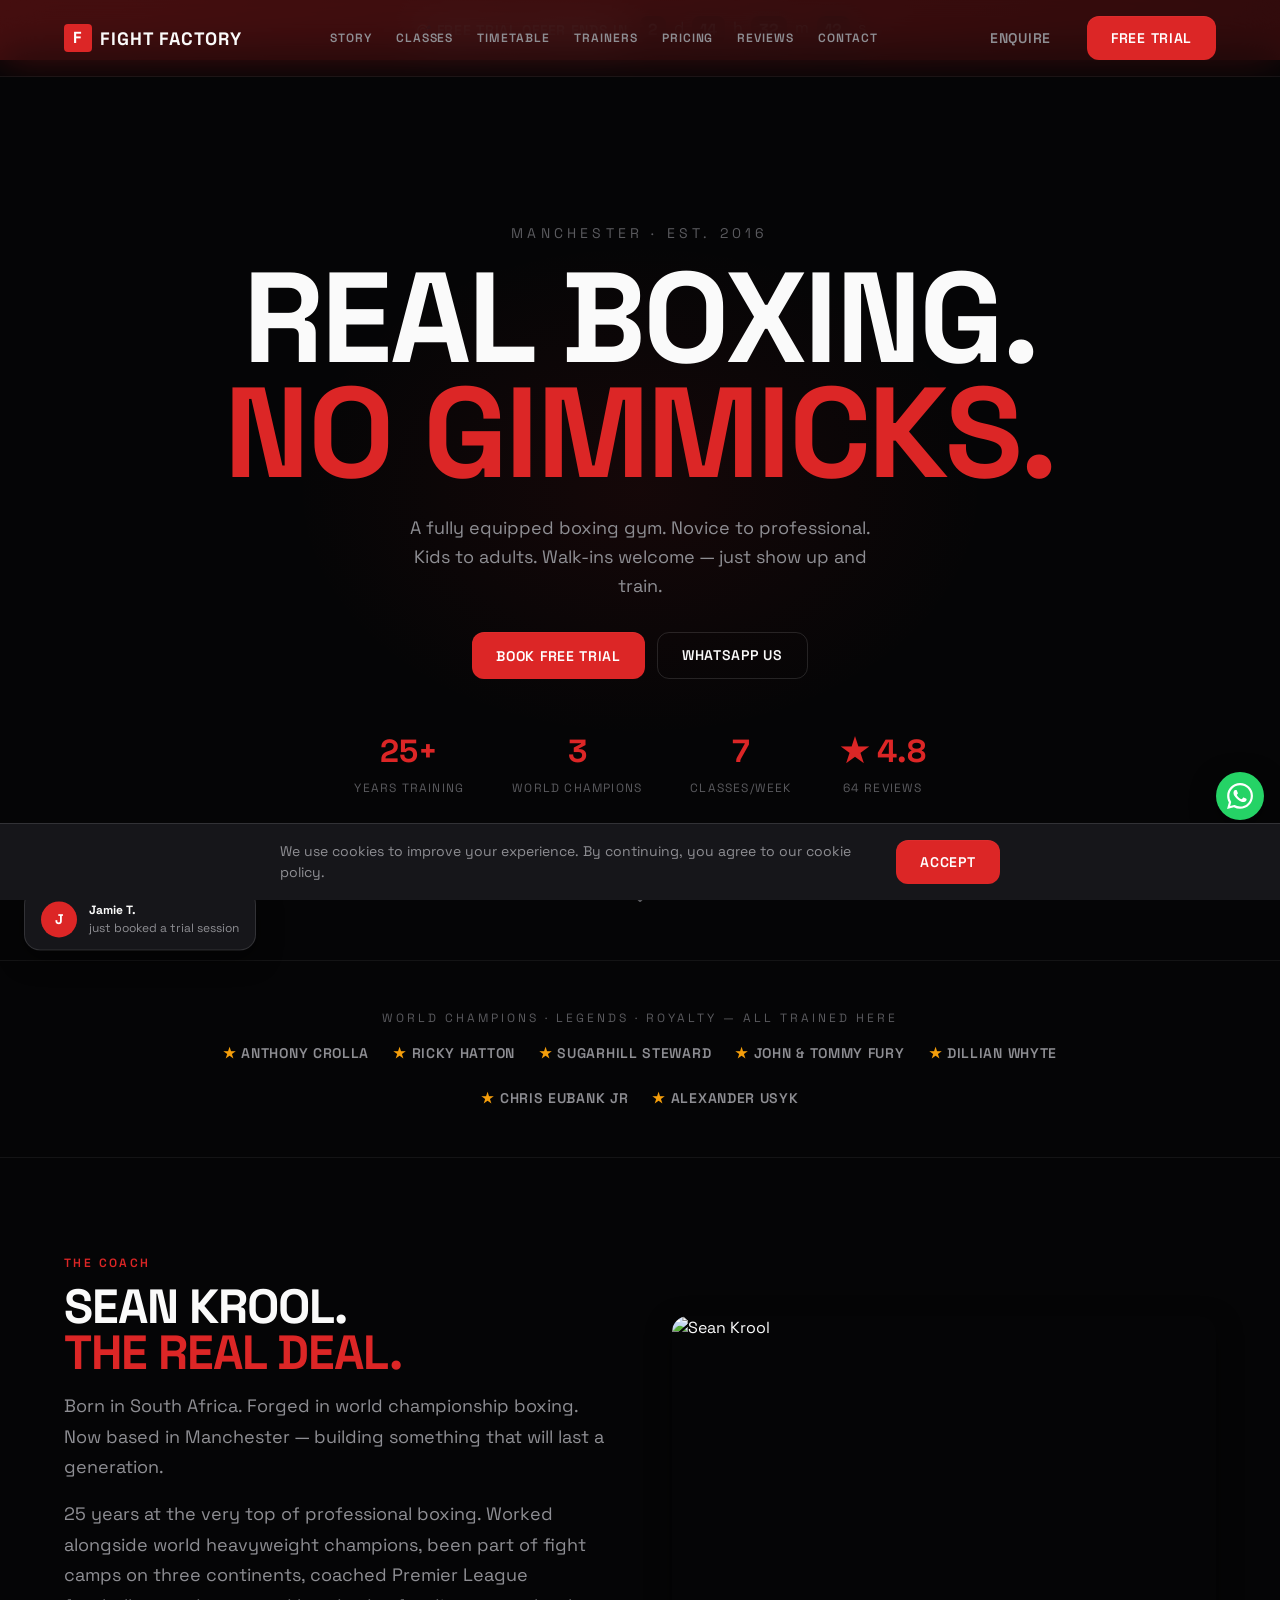
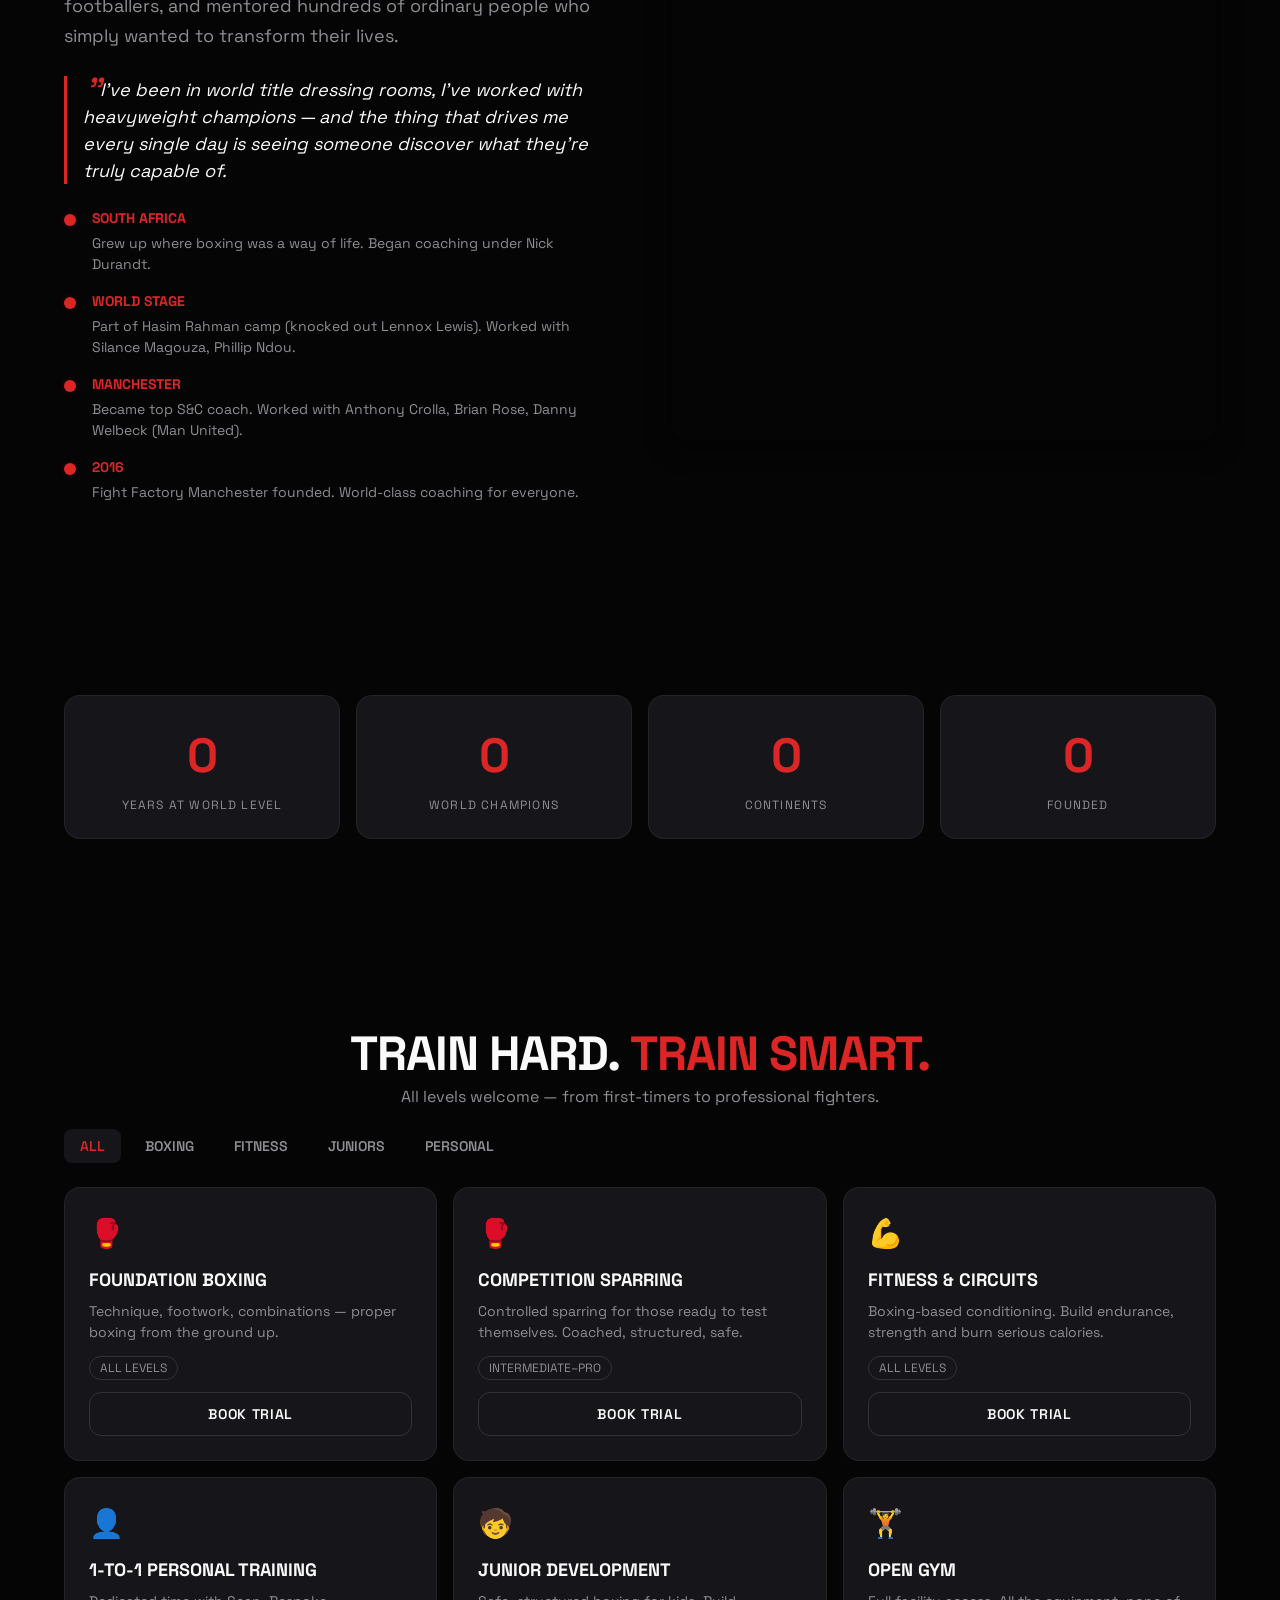
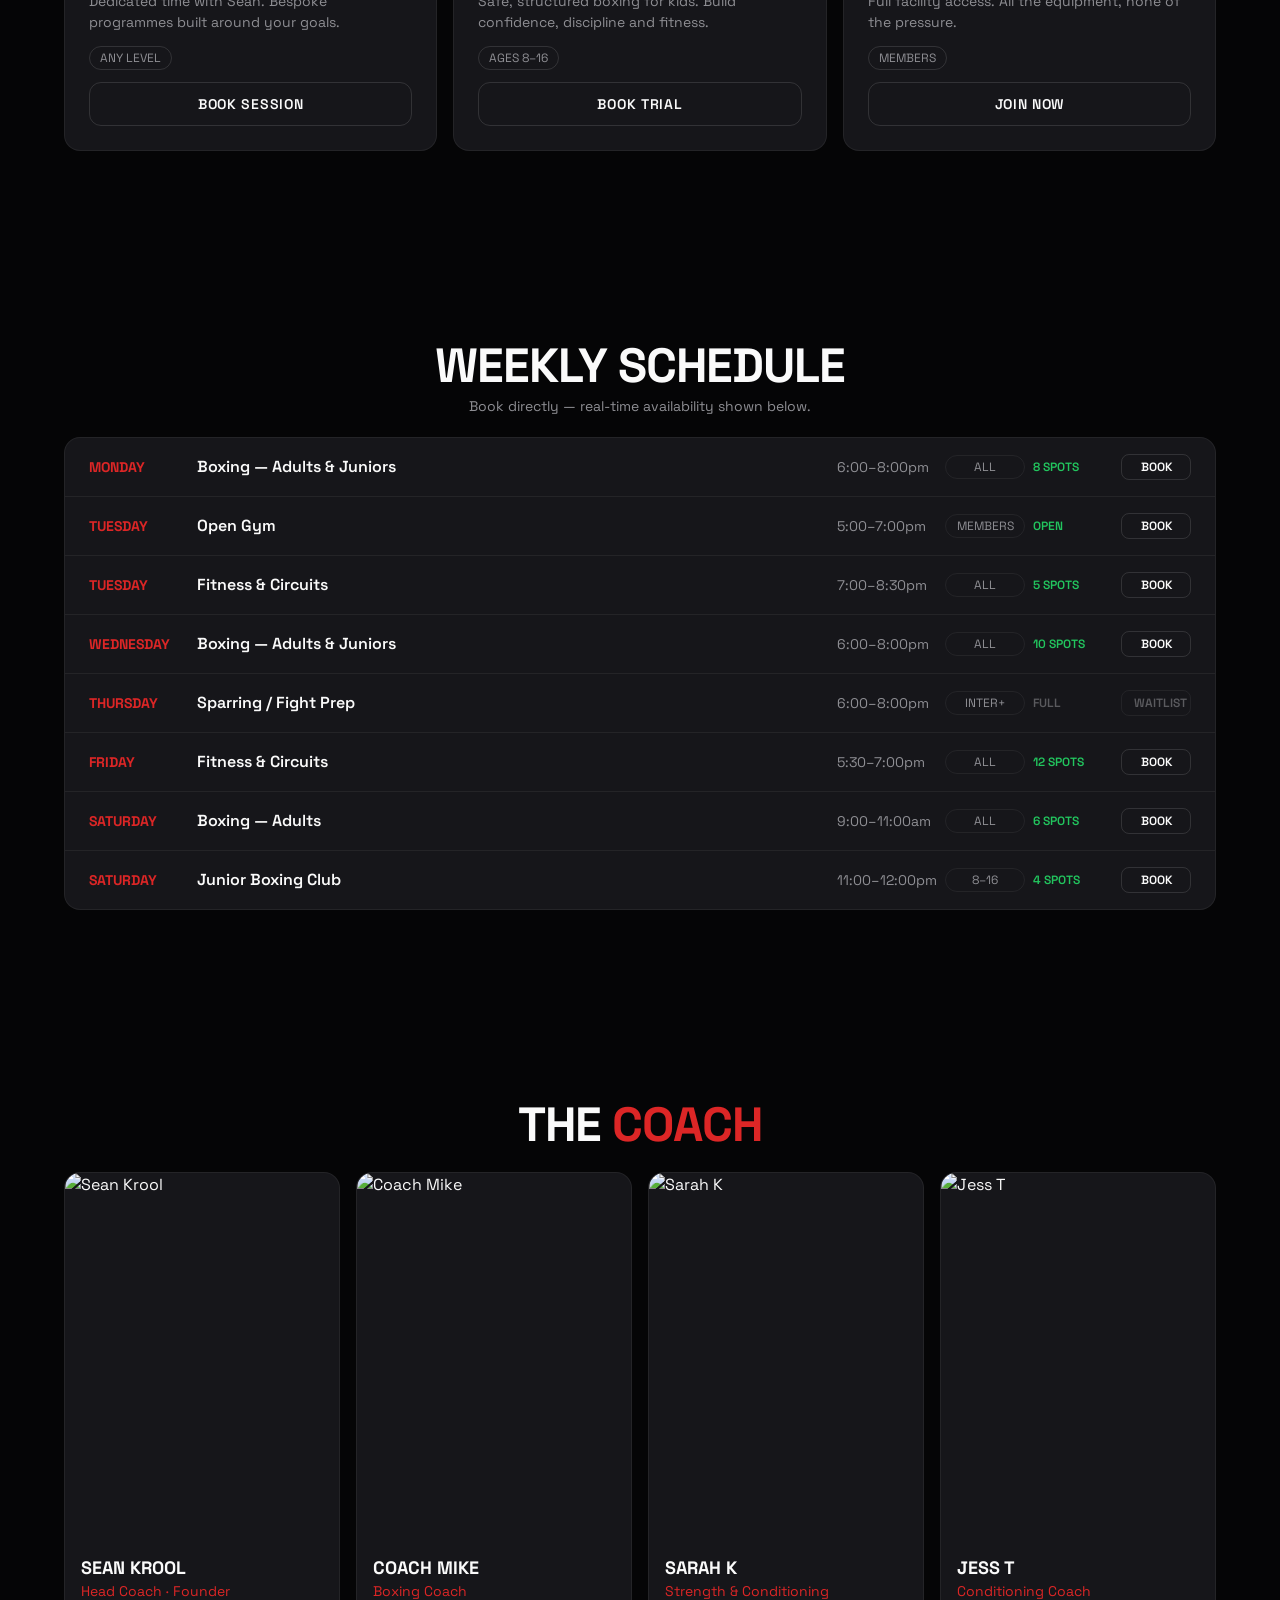
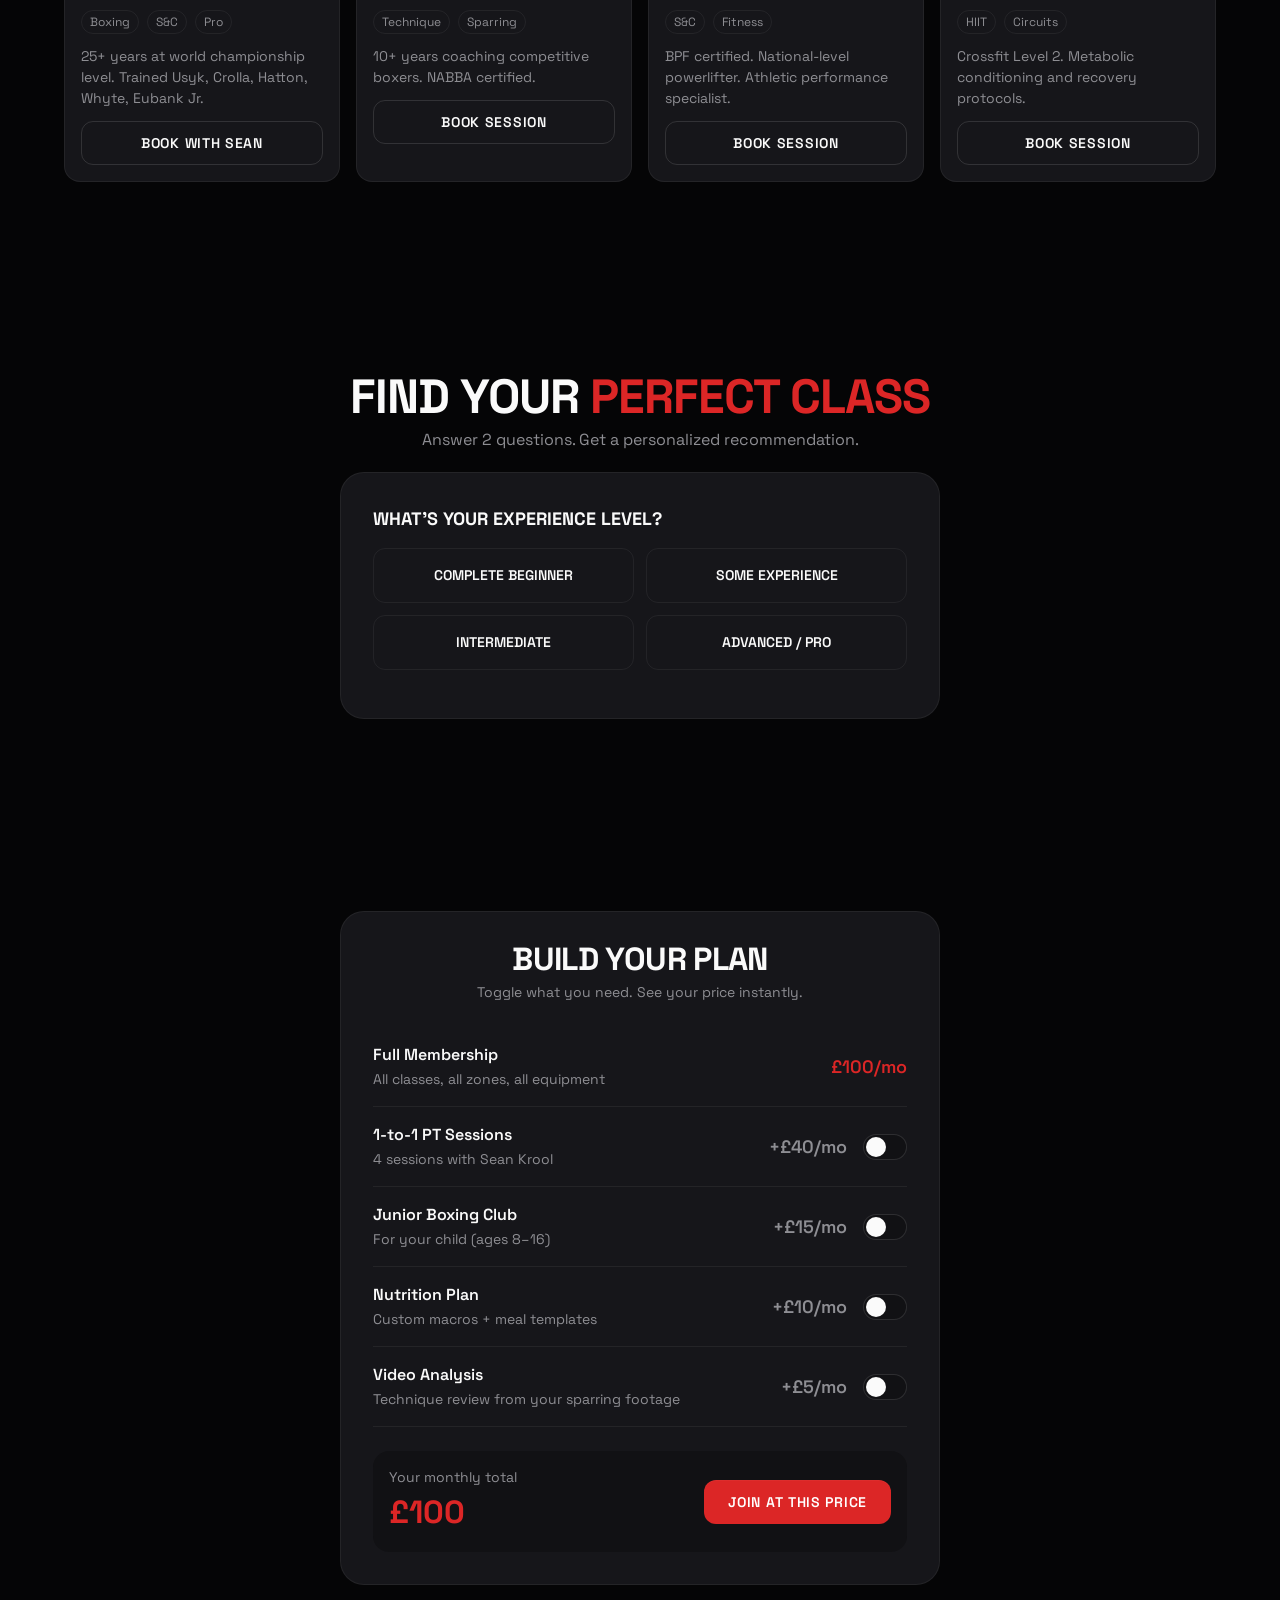
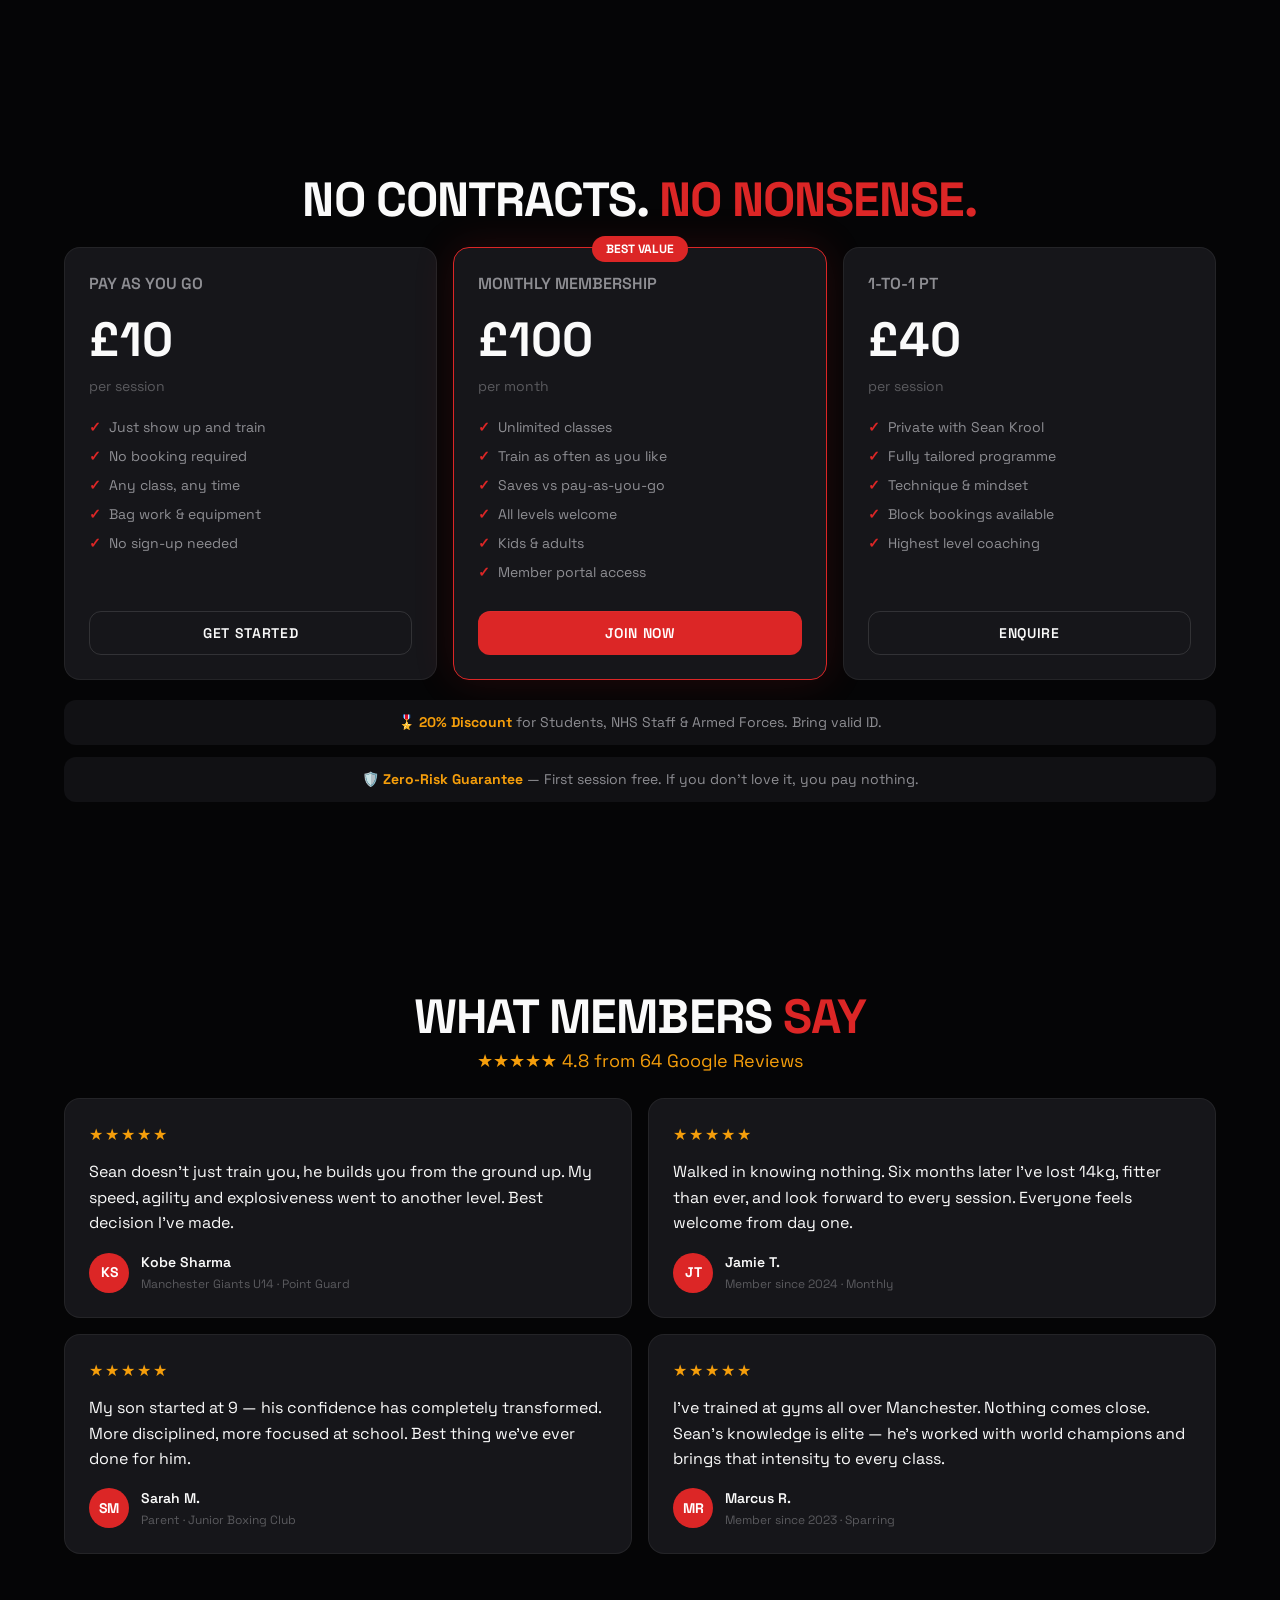
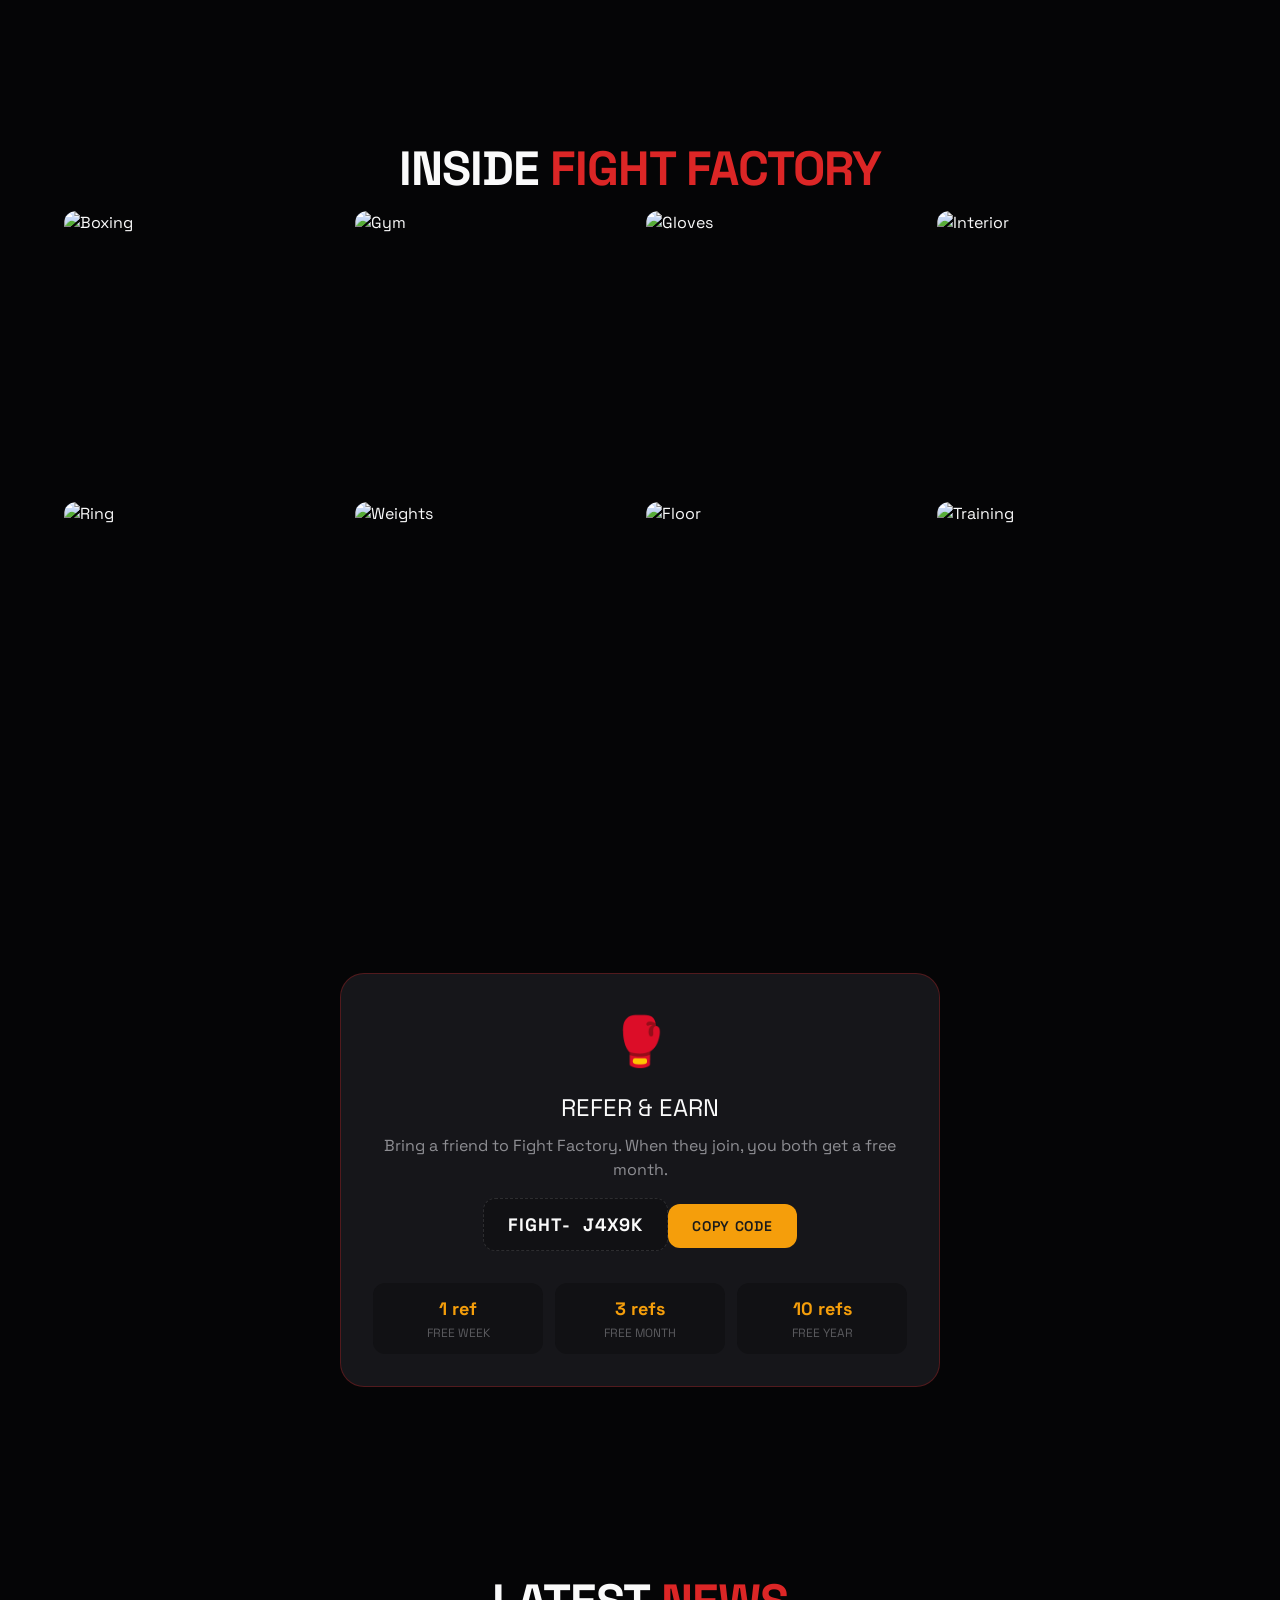
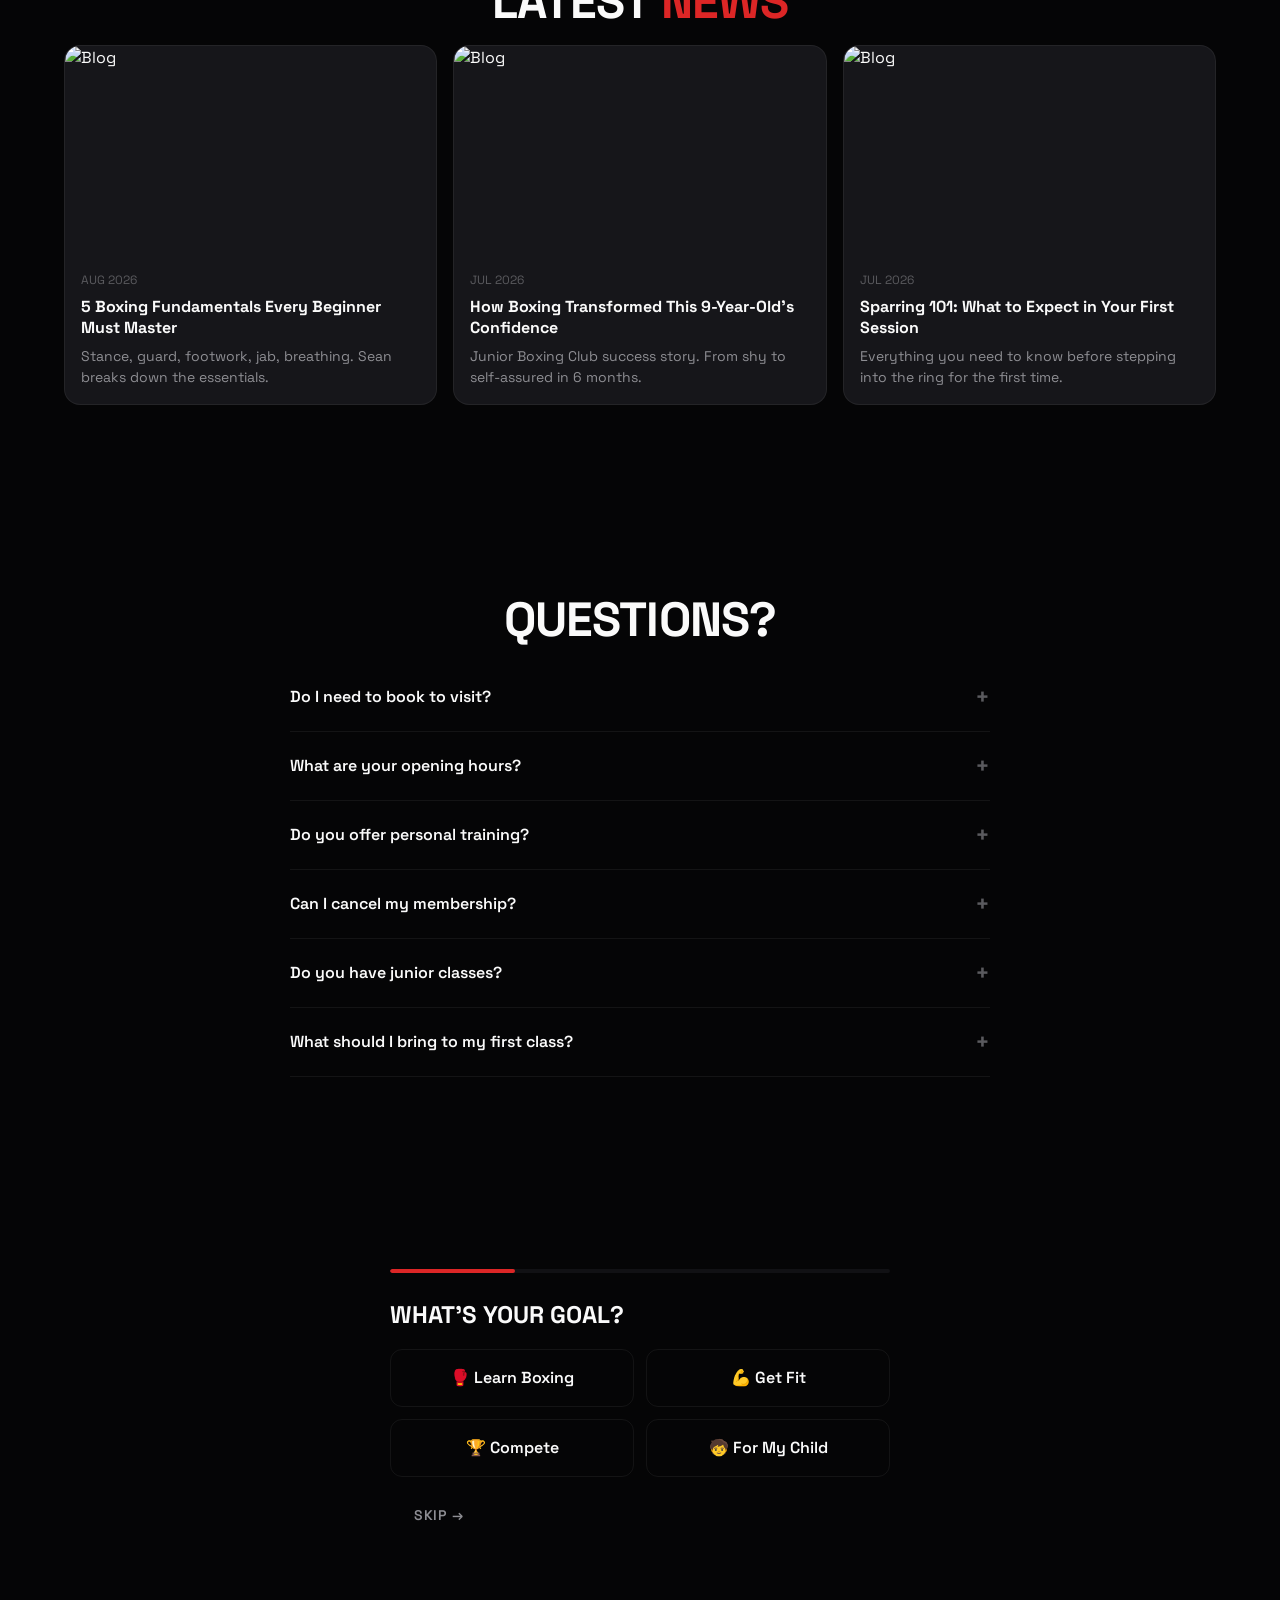
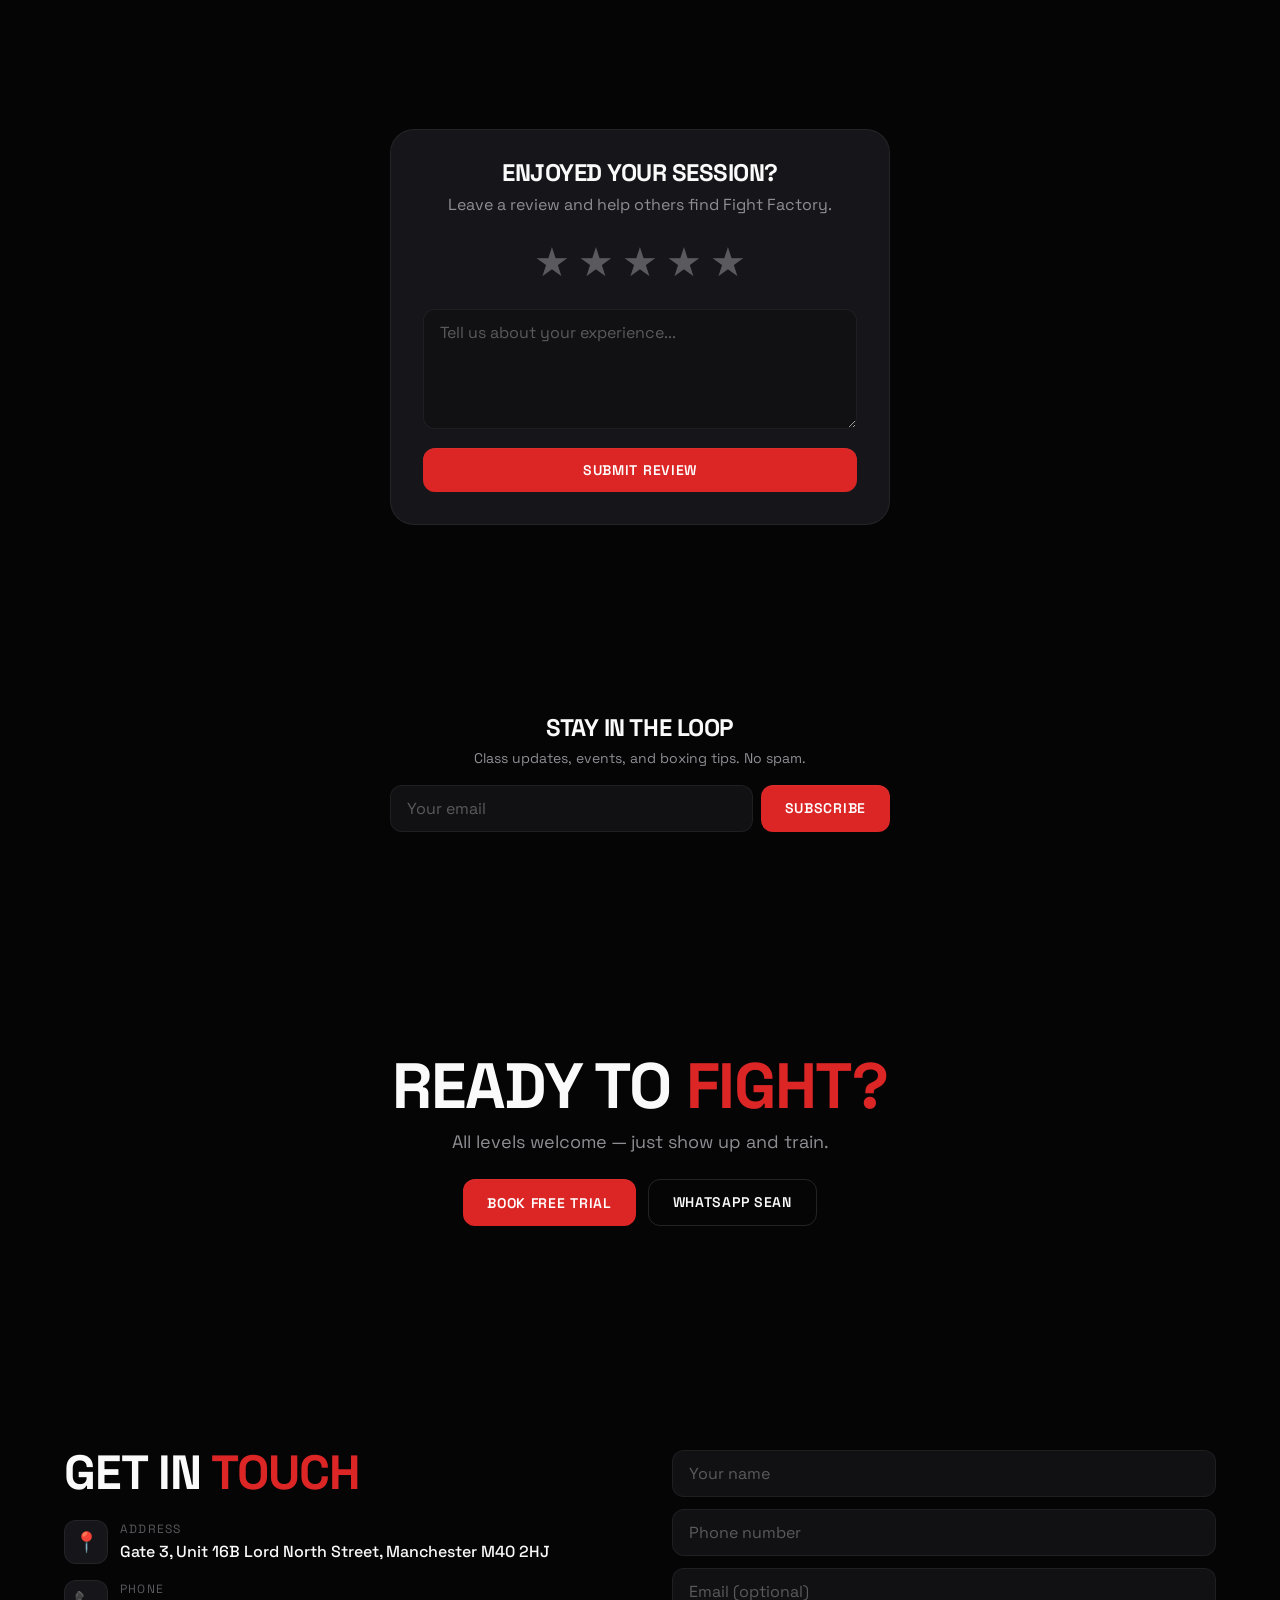
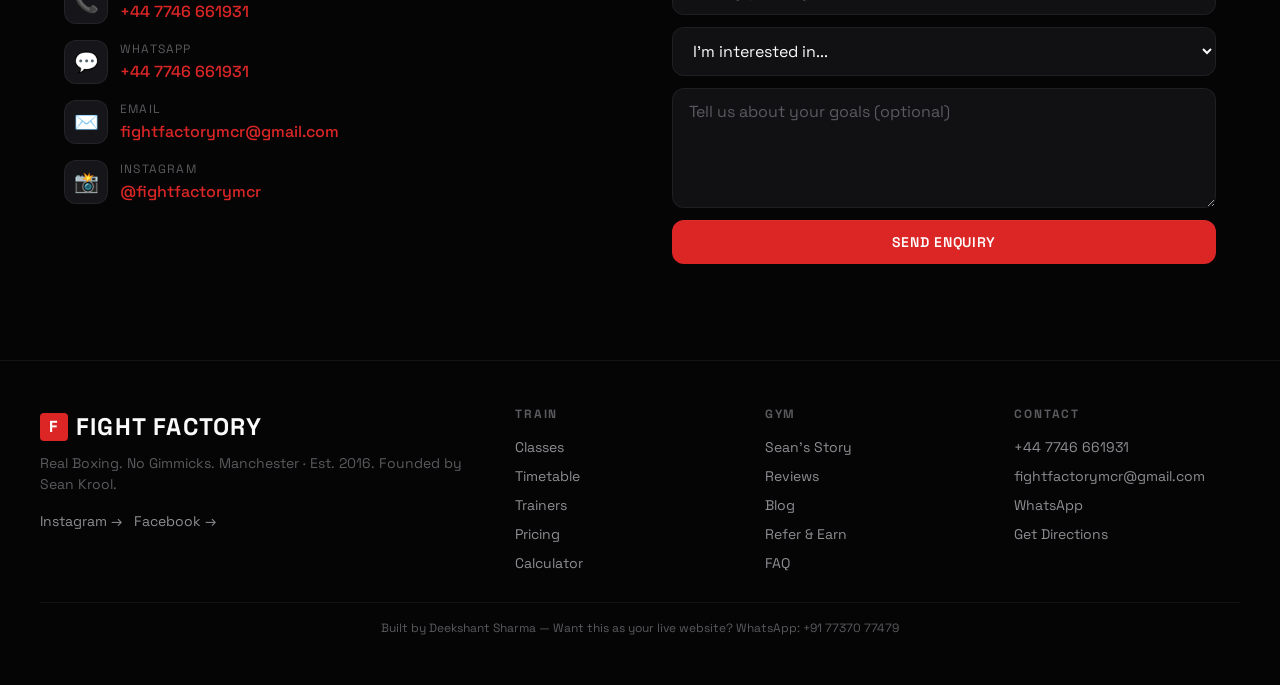
==== index.html @ 255ca0f3 "Add root index.html for GitHub Pages" ====
<!DOCTYPE html>
<html lang="en">
<head>
<meta charset="UTF-8">
<meta name="viewport" content="width=device-width, initial-scale=1.0">
<title>Fight Factory Manchester — Real Boxing. No Gimmicks. | Sean Krool</title>
<meta name="description" content="Manchester's premier boxing gym. Founded 2016 by Sean Krool. 25+ years at world championship level. World champions trained here. Novice to pro. Walk-ins welcome.">
<meta name="keywords" content="boxing gym manchester, boxing classes manchester, personal trainer manchester, fight factory, sean krool, boxing training, junior boxing, sparring manchester">
<meta name="robots" content="index, follow, max-image-preview:large">
<link rel="canonical" href="https://www.fightfactorymanchester.com/">
<meta property="og:type" content="website">
<meta property="og:title" content="Fight Factory Manchester — Real Boxing. No Gimmicks.">
<meta property="og:description" content="World champions have walked through these doors. Now it's your turn. Founded 2016 by Sean Krool.">
<meta property="og:image" content="https://images.unsplash.com/photo-1549719386-74dfcbfcfac6?w=1200&q=80">
<meta property="og:url" content="https://www.fightfactorymanchester.com/">
<meta name="twitter:card" content="summary_large_image">
<meta name="twitter:title" content="Fight Factory Manchester — Real Boxing. No Gimmicks.">
<meta name="twitter:description" content="World champions have walked through these doors. Now it's your turn.">
<meta name="theme-color" content="#DC2626">
<script type="application/ld+json">
{"@context":"https://schema.org","@type":"HealthClub","name":"Fight Factory Manchester","founder":"Sean Krool","foundingDate":"2016","address":{"@type":"PostalAddress","streetAddress":"Gate 3, Unit 16B Lord North Street","addressLocality":"Manchester","postalCode":"M40 2HJ","addressCountry":"UK"},"telephone":"+447746661931","email":"fightfactorymcr@gmail.com","aggregateRating":{"@type":"AggregateRating","ratingValue":"4.8","reviewCount":"64","bestRating":"5"},"priceRange":"£10-£100","openingHoursSpecification":[{"@type":"OpeningHoursSpecification","dayOfWeek":["Monday","Tuesday","Wednesday","Thursday","Friday"],"opens":"17:00","closes":"20:30"},{"@type":"OpeningHoursSpecification","dayOfWeek":"Saturday","opens":"09:00","closes":"12:00"}],"sameAs":["https://www.instagram.com/fightfactorymcr/","https://www.facebook.com/p/Fight-Factory-MCR-100072137314331/"]}
</script>
<script type="application/ld+json">
{"@context":"https://schema.org","@type":"FAQPage","mainEntity":[{"@type":"Question","name":"Do I need to book to visit?","acceptedAnswer":{"@type":"Answer","text":"No. Walk in anytime during opening hours. Your first session is completely free."}},{"@type":"Question","name":"What are your opening hours?","acceptedAnswer":{"@type":"Answer","text":"Mon-Fri: 5PM-8:30PM. Saturday: 9AM-12PM. Members get extended access."}},{"@type":"Question","name":"Do you offer personal training?","acceptedAnswer":{"@type":"Answer","text":"Yes. 1-to-1 sessions with Sean Krool at £40/session. Block bookings available."}},{"@type":"Question","name":"Can I cancel my membership?","acceptedAnswer":{"@type":"Answer","text":"Yes. No contracts. Cancel anytime with no fees."}},{"@type":"Question","name":"Do you have junior classes?","acceptedAnswer":{"@type":"Answer","text":"Yes. Junior Boxing Club for ages 8-16, Saturdays 11AM-12PM."}}]}
</script>
<link rel="preconnect" href="https://fonts.googleapis.com">
<link rel="preconnect" href="https://fonts.gstatic.com" crossorigin>
<link href="https://fonts.googleapis.com/css2?family=Space+Grotesk:wght@400;500;600;700&display=swap" rel="stylesheet">
<style>
:root{--bg-deep:#050506;--bg-base:#0A0A0C;--bg-elevated:#111114;--bg-card:#16161A;--bg-hover:#1C1C20;--accent:#DC2626;--accent-bright:#EF4444;--accent-glow:rgba(220,38,38,0.15);--gold:#F59E0B;--gold-glow:rgba(245,158,11,0.12);--success:#22C55E;--text:#FAFAFA;--text-2:#8E8E93;--text-3:#5A5A5E;--border:rgba(255,255,255,0.06);--border-hover:rgba(255,255,255,0.12);--border-accent:rgba(220,38,38,0.3);--font:'Space Grotesk',sans-serif;--ease:cubic-bezier(0.16,1,0.3,1);--ease-expo:cubic-bezier(0.19,1,0.22,1);--dur:300ms;--dur-slow:600ms;--r-sm:8px;--r-md:12px;--r-lg:16px;--r-xl:24px}
*{margin:0;padding:0;box-sizing:border-box}html{scroll-behavior:smooth}body{background:var(--bg-deep);color:var(--text);font-family:var(--font);font-size:16px;line-height:1.5;-webkit-font-smoothing:antialiased;overflow-x:hidden}
h1,h2,h3,h4{font-family:var(--font);font-weight:700;line-height:0.95;letter-spacing:-0.02em;text-transform:uppercase}
section{padding:96px 24px;max-width:1200px;margin:0 auto}@media(max-width:768px){section{padding:64px 16px}}
a{color:inherit;text-decoration:none}img{max-width:100%;display:block}
.red{color:var(--accent)}
.btn{display:inline-flex;align-items:center;justify-content:center;gap:8px;font-family:var(--font);font-weight:600;font-size:14px;padding:12px 24px;border-radius:12px;border:none;cursor:pointer;transition:all 300ms var(--ease);text-transform:uppercase;letter-spacing:0.05em;min-height:44px;-webkit-tap-highlight-color:transparent}
.btn-primary{background:var(--accent);color:#fff;box-shadow:inset 0 1px 1px rgba(255,255,255,0.04)}.btn-primary:hover{transform:translateY(-1px);box-shadow:0 4px 12px rgba(0,0,0,0.4),0 0 40px var(--accent-glow);background:var(--accent-bright)}.btn-primary:active{transform:scale(0.98)}
.btn-secondary{background:transparent;color:var(--text);border:1px solid var(--border-hover)}.btn-secondary:hover{border-color:var(--text-2);background:var(--bg-elevated)}
.btn-ghost{background:transparent;color:var(--text-2)}.btn-ghost:hover{color:var(--text)}
.btn-gold{background:var(--gold);color:#1a1a1a}.btn-gold:hover{transform:translateY(-1px);box-shadow:0 4px 12px rgba(0,0,0,0.4),0 0 40px var(--gold-glow)}
.btn:focus-visible{outline:2px solid var(--accent);outline-offset:2px}

/* LOADER */.loader{position:fixed;inset:0;z-index:999;background:var(--bg-deep);display:flex;align-items:center;justify-content:center;flex-direction:column;gap:16px}.loader.hidden{opacity:0;pointer-events:none;transition:opacity 600ms var(--ease)}.loader-box{width:60px;height:60px;background:var(--accent);border-radius:12px;display:flex;align-items:center;justify-content:center;font-size:32px;font-weight:700;color:#fff;animation:pulse 1s infinite}@keyframes pulse{0%,100%{transform:scale(1)}50%{transform:scale(1.1)}}.loader-text{font-size:14px;color:var(--text-3);text-transform:uppercase;letter-spacing:0.3em}

/* SCROLL PROGRESS */.scroll-progress{position:fixed;top:0;left:0;height:3px;background:var(--accent);z-index:101;width:0%;transition:width 100ms linear}

/* COOKIE */.cookie{position:fixed;bottom:0;left:0;right:0;z-index:90;background:var(--bg-card);border-top:1px solid var(--border-hover);padding:16px 24px;display:flex;align-items:center;justify-content:center;gap:16px;transform:translateY(100%);transition:transform 600ms var(--ease)}.cookie.show{transform:translateY(0)}.cookie p{font-size:14px;color:var(--text-2);flex:1;max-width:600px;text-transform:none}@media(max-width:768px){.cookie{flex-direction:column;text-align:center}}

/* TOAST */.toast{position:fixed;bottom:24px;left:24px;z-index:80;background:var(--bg-card);border:1px solid var(--border-hover);border-radius:16px;padding:12px 16px;display:flex;align-items:center;gap:12px;box-shadow:0 8px 24px rgba(0,0,0,0.5);transform:translateY(120%);transition:transform 600ms var(--ease);max-width:320px}.toast.show{transform:translateY(0)}.toast-avatar{width:36px;height:36px;border-radius:50%;background:var(--accent);display:flex;align-items:center;justify-content:center;font-weight:700;font-size:14px;color:#fff;flex-shrink:0}.toast-text{font-size:12px;color:var(--text-2);text-transform:none}.toast-text strong{color:var(--text);display:block}@media(max-width:768px){.toast{display:none}}

/* BACK TOP */.back-top{position:fixed;bottom:24px;right:24px;width:44px;height:44px;background:var(--bg-card);border:1px solid var(--border-hover);border-radius:12px;display:flex;align-items:center;justify-content:center;cursor:pointer;z-index:70;opacity:0;pointer-events:none;transition:all 300ms var(--ease);font-size:20px;color:var(--text-2)}.back-top.show{opacity:1;pointer-events:auto}.back-top:hover{color:var(--accent);border-color:var(--accent)}

/* NAV */.nav{position:fixed;top:0;left:0;right:0;z-index:100;backdrop-filter:blur(20px);-webkit-backdrop-filter:blur(20px);background:rgba(5,5,6,0.7);border-bottom:1px solid var(--border);transition:padding 300ms var(--ease)}.nav-inner{max-width:1200px;margin:0 auto;display:flex;align-items:center;justify-content:space-between;padding:16px 24px}.nav.shrunk .nav-inner{padding:8px 24px}.nav-logo{font-weight:700;font-size:18px;letter-spacing:0.05em;text-transform:uppercase;display:flex;align-items:center;gap:8px}.logo-mark{width:28px;height:28px;background:var(--accent);border-radius:4px;display:flex;align-items:center;justify-content:center;font-size:16px;font-weight:700;color:#fff}.nav-links{display:flex;gap:24px}.nav-links a{font-size:12px;color:var(--text-2);transition:color 300ms var(--ease);font-weight:600;text-transform:uppercase;letter-spacing:0.08em}.nav-links a:hover{color:var(--text)}.nav-cta{display:flex;gap:12px;align-items:center}@media(max-width:768px){.nav-links{display:none}}

/* HERO */.hero{min-height:100vh;display:flex;flex-direction:column;align-items:center;justify-content:center;text-align:center;padding:128px 24px;position:relative;max-width:none}.hero::before{content:'';position:absolute;top:20%;left:50%;transform:translateX(-50%);width:700px;height:500px;background:radial-gradient(ellipse,var(--accent-glow) 0%,transparent 70%);opacity:0.5;pointer-events:none}.hero-est{font-size:14px;color:var(--text-3);letter-spacing:0.3em;text-transform:uppercase;margin-bottom:16px;position:relative}.hero h1{font-size:clamp(56px,10vw,128px);font-weight:700;line-height:0.9;max-width:900px;margin:0 auto 24px;position:relative}.hero-sub{font-size:18px;font-weight:400;color:var(--text-2);max-width:500px;margin:0 auto 32px;text-transform:none;line-height:1.6}.hero-ctas{display:flex;gap:12px;margin-bottom:48px;flex-wrap:wrap;justify-content:center}.hero-stats{display:flex;gap:48px;position:relative;flex-wrap:wrap;justify-content:center}.hero-stat{text-align:center}.hero-stat-num{font-size:32px;font-weight:700;color:var(--accent)}.hero-stat-label{font-size:12px;color:var(--text-3);text-transform:uppercase;letter-spacing:0.1em;margin-top:4px}.scroll-ind{position:absolute;bottom:48px;left:50%;transform:translateX(-50%);color:var(--text-3);font-size:24px;animation:bounce 2s infinite}@keyframes bounce{0%,100%{transform:translateX(-50%) translateY(0)}50%{transform:translateX(-50%) translateY(10px)}}

/* COUNTDOWN */.countdown-bar{max-width:none;padding:16px 24px;background:linear-gradient(135deg,var(--accent),#991B1B);text-align:center}.countdown-text{font-size:14px;font-weight:600;color:#fff;text-transform:uppercase;letter-spacing:0.05em}.countdown-timer{display:inline-flex;gap:8px;margin-left:12px}.countdown-unit{background:rgba(0,0,0,0.3);border-radius:8px;padding:2px 8px;font-weight:700}

/* CHAMPS */.champs{padding:48px 24px;border-top:1px solid var(--border);border-bottom:1px solid var(--border);max-width:none;text-align:center}.champs-label{font-size:12px;color:var(--text-3);text-transform:uppercase;letter-spacing:0.25em;margin-bottom:16px}.champs-list{display:flex;flex-wrap:wrap;justify-content:center;gap:24px;max-width:1000px;margin:0 auto}.champ{font-size:14px;font-weight:600;color:var(--text-2);text-transform:uppercase;letter-spacing:0.05em}.champ::before{content:'★ ';color:var(--gold)}

/* STORY */.story{display:grid;grid-template-columns:1fr 1fr;gap:64px;align-items:center}@media(max-width:768px){.story{grid-template-columns:1fr;gap:24px}}.story-label{font-size:12px;color:var(--accent);font-weight:600;text-transform:uppercase;letter-spacing:0.2em;margin-bottom:12px}.story h2{font-size:48px;margin-bottom:16px}.story p{color:var(--text-2);margin-bottom:16px;font-size:18px;line-height:1.7;text-transform:none}.story-quote{border-left:3px solid var(--accent);padding-left:16px;margin:24px 0;font-style:italic;color:var(--text);font-size:18px;line-height:1.5}.story-quote::before{content:'"';font-size:40px;color:var(--accent);line-height:0;vertical-align:-10px}.story-timeline{display:flex;flex-direction:column;gap:16px;margin-top:24px}.timeline-item{display:flex;gap:16px;align-items:flex-start}.timeline-dot{width:12px;height:12px;border-radius:50%;background:var(--accent);flex-shrink:0;margin-top:6px;box-shadow:0 0 8px var(--accent-glow)}.timeline-year{font-weight:700;font-size:14px;color:var(--accent);text-transform:uppercase}.timeline-text{font-size:14px;color:var(--text-2);margin-top:4px;text-transform:none}.story-img{border-radius:16px;overflow:hidden;box-shadow:0 8px 24px rgba(0,0,0,0.5);aspect-ratio:3/4}.story-img img{width:100%;height:100%;object-fit:cover}

/* STATS */.stats-grid{display:grid;grid-template-columns:repeat(4,1fr);gap:16px}@media(max-width:768px){.stats-grid{grid-template-columns:repeat(2,1fr)}}.stat{text-align:center;padding:24px;background:var(--bg-card);border:1px solid var(--border);border-radius:16px}.stat-val{font-size:48px;font-weight:700;color:var(--accent);text-transform:uppercase}.stat-label{font-size:12px;color:var(--text-2);margin-top:4px;text-transform:uppercase;letter-spacing:0.1em}

/* CLASSES */.classes-filter{display:flex;gap:8px;margin-bottom:24px;flex-wrap:wrap}.filter-btn{padding:8px 16px;border:none;background:transparent;color:var(--text-2);font-size:14px;font-weight:600;cursor:pointer;border-radius:8px;transition:all 300ms var(--ease);font-family:var(--font);text-transform:uppercase}.filter-btn.active{color:var(--accent);background:var(--bg-card)}.filter-btn:hover{color:var(--text)}.classes-grid{display:grid;grid-template-columns:repeat(3,1fr);gap:16px}@media(max-width:1024px){.classes-grid{grid-template-columns:repeat(2,1fr)}}@media(max-width:768px){.classes-grid{grid-template-columns:1fr}}.class-card{background:var(--bg-card);border:1px solid var(--border);border-radius:16px;padding:24px;transition:all 300ms var(--ease);cursor:pointer}.class-card:hover{transform:translateY(-4px);border-color:var(--border-accent);box-shadow:0 8px 24px rgba(0,0,0,0.5)}.class-icon{font-size:28px;margin-bottom:12px}.class-name{font-size:18px;font-weight:700;text-transform:uppercase;margin-bottom:8px}.class-desc{font-size:14px;color:var(--text-2);line-height:1.5;text-transform:none;margin-bottom:12px}.class-tag{display:inline-block;font-size:12px;padding:2px 10px;border:1px solid var(--border-hover);border-radius:100px;color:var(--text-2);text-transform:uppercase}.class-book{margin-top:12px}

/* TIMETABLE */.tt-table{background:var(--bg-card);border:1px solid var(--border);border-radius:16px;overflow:hidden}.tt-row{display:grid;grid-template-columns:100px 1fr 100px 80px 80px 70px;align-items:center;padding:16px 24px;border-bottom:1px solid var(--border);transition:background 300ms var(--ease);gap:8px}.tt-row:hover{background:var(--bg-hover)}.tt-row:last-child{border-bottom:none}.tt-day{font-weight:700;font-size:14px;color:var(--accent);text-transform:uppercase}.tt-time{font-size:14px;color:var(--text-2)}.tt-class{font-weight:600;font-size:16px}.tt-level{font-size:12px;padding:2px 8px;border:1px solid var(--border);border-radius:100px;color:var(--text-2);text-transform:uppercase;text-align:center}.tt-avail{font-size:12px;color:var(--success);text-transform:uppercase;font-weight:600}.tt-avail.full{color:var(--text-3)}.tt-book{font-size:12px;font-weight:600;padding:4px 12px;border:1px solid var(--border-hover);border-radius:8px;cursor:pointer;transition:all 300ms var(--ease);text-transform:uppercase;background:transparent;color:var(--text);font-family:var(--font)}.tt-book:hover{border-color:var(--accent);color:var(--accent)}.tt-book.full{color:var(--text-3);border-color:var(--border);cursor:not-allowed}@media(max-width:768px){.tt-row{grid-template-columns:70px 1fr 60px}.tt-time,.tt-level{display:none}}

/* TRAINERS */.trainer-grid{display:grid;grid-template-columns:repeat(4,1fr);gap:16px}@media(max-width:1024px){.trainer-grid{grid-template-columns:repeat(2,1fr)}}@media(max-width:768px){.trainer-grid{grid-template-columns:1fr}}.trainer-card{background:var(--bg-card);border:1px solid var(--border);border-radius:16px;overflow:hidden;transition:all 300ms var(--ease)}.trainer-card:hover{transform:translateY(-4px);border-color:var(--border-hover);box-shadow:0 8px 24px rgba(0,0,0,0.5)}.trainer-img{width:100%;aspect-ratio:3/4;overflow:hidden}.trainer-img img{width:100%;height:100%;object-fit:cover}.trainer-body{padding:16px}.trainer-name{font-size:18px;font-weight:700;text-transform:uppercase}.trainer-role{font-size:14px;color:var(--accent);margin-bottom:8px}.trainer-tags{display:flex;flex-wrap:wrap;gap:8px;margin-bottom:12px}.trainer-tag{font-size:12px;padding:2px 8px;border:1px solid var(--border);border-radius:100px;color:var(--text-2)}.trainer-bio{font-size:14px;color:var(--text-2);line-height:1.5;text-transform:none;margin-bottom:12px}

/* CALCULATOR */.calc-card{max-width:600px;margin:0 auto;background:var(--bg-card);border:1px solid var(--border);border-radius:24px;padding:32px}.calc-title{font-size:32px;margin-bottom:8px;text-align:center}.calc-sub{text-align:center;color:var(--text-2);font-size:14px;margin-bottom:24px;text-transform:none}.calc-row{display:flex;align-items:center;justify-content:space-between;padding:16px 0;border-bottom:1px solid var(--border)}.calc-row:last-of-type{border-bottom:none}.calc-row-left{flex:1}.calc-row-label{font-weight:600;font-size:16px}.calc-row-desc{font-size:14px;color:var(--text-2);margin-top:2px;text-transform:none}.calc-row-right{display:flex;align-items:center;gap:16px}.calc-row-price{font-weight:600;font-size:18px;color:var(--text-2)}.calc-row.locked .calc-row-price{color:var(--accent)}.toggle{position:relative;width:44px;height:26px;background:var(--bg-elevated);border:1px solid var(--border-hover);border-radius:100px;cursor:pointer;transition:all 300ms var(--ease);flex-shrink:0}.toggle.on{background:var(--accent);border-color:var(--accent)}.toggle::after{content:'';position:absolute;top:2px;left:2px;width:20px;height:20px;background:var(--text);border-radius:50%;transition:transform 300ms var(--ease)}.toggle.on::after{transform:translateX(18px);background:#fff}.calc-result{margin-top:24px;padding:16px;background:var(--bg-elevated);border-radius:16px;display:flex;align-items:center;justify-content:space-between}.calc-total-label{font-size:14px;color:var(--text-2)}.calc-total-amount{font-size:32px;font-weight:700;color:var(--accent)}

/* PRICING */.pricing-grid{display:grid;grid-template-columns:repeat(3,1fr);gap:16px}@media(max-width:768px){.pricing-grid{grid-template-columns:1fr}}.price-card{background:var(--bg-card);border:1px solid var(--border);border-radius:16px;padding:24px;display:flex;flex-direction:column;position:relative}.price-card.featured{border-color:var(--accent);box-shadow:0 0 40px var(--accent-glow)}.price-tag{position:absolute;top:-12px;left:50%;transform:translateX(-50%);background:var(--accent);color:#fff;font-size:12px;font-weight:700;padding:4px 14px;border-radius:100px;text-transform:uppercase}.price-name{font-size:16px;color:var(--text-2);font-weight:600;text-transform:uppercase;margin-bottom:8px}.price-amount{font-size:48px;font-weight:700}.price-period{font-size:14px;color:var(--text-3);margin-bottom:16px}.price-features{list-style:none;margin-bottom:24px;flex:1}.price-features li{font-size:14px;color:var(--text-2);padding:4px 0;display:flex;align-items:center;gap:8px;text-transform:none}.price-features li::before{content:'✓';color:var(--accent);font-weight:700}.price-note{text-align:center;margin-top:20px;padding:12px;background:var(--bg-elevated);border-radius:12px;font-size:14px;color:var(--text-2);text-transform:none}.price-note strong{color:var(--gold)}

/* TESTIMONIALS */.testi-grid{display:grid;grid-template-columns:repeat(2,1fr);gap:16px}@media(max-width:768px){.testi-grid{grid-template-columns:1fr}}.testi-card{background:var(--bg-card);border:1px solid var(--border);border-radius:16px;padding:24px}.testi-stars{color:var(--gold);font-size:16px;margin-bottom:12px;letter-spacing:2px}.testi-text{font-size:16px;color:var(--text);line-height:1.6;margin-bottom:16px;text-transform:none}.testi-author{display:flex;align-items:center;gap:12px}.testi-avatar{width:40px;height:40px;border-radius:50%;background:var(--accent);display:flex;align-items:center;justify-content:center;font-weight:700;color:#fff;font-size:14px}.testi-name{font-weight:600;font-size:14px}.testi-meta{font-size:12px;color:var(--text-3);margin-top:2px;text-transform:none}

/* GALLERY */.gallery-grid{display:grid;grid-template-columns:repeat(4,1fr);gap:12px}@media(max-width:768px){.gallery-grid{grid-template-columns:repeat(2,1fr)}}.gallery-item{aspect-ratio:1;border-radius:12px;overflow:hidden;cursor:pointer}.gallery-item img{width:100%;height:100%;object-fit:cover;transition:transform 600ms var(--ease)}.gallery-item:hover img{transform:scale(1.1)}

/* LIGHTBOX */.lightbox{position:fixed;inset:0;z-index:200;background:rgba(0,0,0,0.9);display:none;align-items:center;justify-content:center;padding:24px}.lightbox.show{display:flex}.lightbox img{max-width:90%;max-height:90vh;border-radius:16px}.lightbox-close{position:absolute;top:16px;right:16px;width:44px;height:44px;background:var(--bg-card);border:1px solid var(--border);border-radius:50%;display:flex;align-items:center;justify-content:center;cursor:pointer;font-size:24px;color:var(--text)}

/* REFERRAL */.referral-card{max-width:600px;margin:0 auto;background:var(--bg-card);border:1px solid var(--border-accent);border-radius:24px;padding:32px;text-align:center}.referral-icon{font-size:48px;margin-bottom:12px}.referral-title{font-size:24px;margin-bottom:8px;text-transform:uppercase}.referral-desc{color:var(--text-2);margin-bottom:16px;text-transform:none}.referral-code{display:inline-flex;align-items:center;gap:12px;padding:12px 24px;background:var(--bg-elevated);border:1px dashed var(--border-hover);border-radius:12px;font-weight:700;font-size:18px;letter-spacing:0.05em;margin-bottom:16px}.referral-rewards{display:grid;grid-template-columns:repeat(3,1fr);gap:12px;margin-top:16px}.referral-reward{padding:12px;background:var(--bg-elevated);border-radius:12px}.referral-reward-val{font-size:18px;font-weight:700;color:var(--gold)}.referral-reward-label{font-size:12px;color:var(--text-3);margin-top:2px;text-transform:uppercase}

/* QUIZ */.quiz-card{max-width:600px;margin:0 auto;background:var(--bg-card);border:1px solid var(--border);border-radius:24px;padding:32px}.quiz-question{font-size:18px;font-weight:700;margin-bottom:16px;text-transform:uppercase}.quiz-options{display:grid;grid-template-columns:1fr 1fr;gap:12px;margin-bottom:16px}@media(max-width:768px){.quiz-options{grid-template-columns:1fr}}.quiz-option{padding:16px;border:1px solid var(--border);border-radius:12px;cursor:pointer;transition:all 300ms var(--ease);text-align:center;font-size:14px;font-weight:600;text-transform:uppercase}.quiz-option:hover{border-color:var(--accent);background:var(--bg-elevated);color:var(--accent)}.quiz-result{display:none;padding:24px;background:var(--bg-elevated);border-radius:16px}.quiz-result.show{display:block;animation:fadeIn 300ms var(--ease)}.quiz-result-title{font-size:18px;font-weight:700;color:var(--accent);margin-bottom:8px;text-transform:uppercase}.quiz-result-desc{color:var(--text-2);text-transform:none}

/* BLOG */.blog-grid{display:grid;grid-template-columns:repeat(3,1fr);gap:16px}@media(max-width:768px){.blog-grid{grid-template-columns:1fr}}.blog-card{background:var(--bg-card);border:1px solid var(--border);border-radius:16px;overflow:hidden;transition:all 300ms var(--ease)}.blog-card:hover{transform:translateY(-4px);border-color:var(--border-hover);box-shadow:0 8px 24px rgba(0,0,0,0.5)}.blog-img{aspect-ratio:16/9;overflow:hidden}.blog-img img{width:100%;height:100%;object-fit:cover}.blog-body{padding:16px}.blog-date{font-size:12px;color:var(--text-3);text-transform:uppercase;margin-bottom:8px}.blog-title{font-size:16px;font-weight:700;margin-bottom:8px;text-transform:none;line-height:1.3}.blog-excerpt{font-size:14px;color:var(--text-2);line-height:1.5;text-transform:none}

/* FAQ */.faq-list{max-width:700px;margin:0 auto}.faq-item{border-bottom:1px solid var(--border);padding:16px 0;cursor:pointer}.faq-q{display:flex;align-items:center;justify-content:space-between;font-weight:600;font-size:16px}.faq-icon{font-size:24px;color:var(--text-3);transition:transform 300ms var(--ease)}.faq-item.open .faq-icon{transform:rotate(45deg);color:var(--accent)}.faq-a{max-height:0;overflow:hidden;transition:max-height 600ms var(--ease);color:var(--text-2);font-size:14px;text-transform:none}.faq-item.open .faq-a{max-height:200px;padding-top:12px}

/* LEAD FORM */.lead-form{max-width:500px;margin:0 auto}.lead-step{display:none}.lead-step.active{display:block;animation:fadeIn 300ms var(--ease)}.lead-progress{display:flex;gap:8px;margin-bottom:24px}.lead-bar{flex:1;height:4px;background:var(--bg-elevated);border-radius:100px;overflow:hidden}.lead-bar-fill{height:100%;background:var(--accent);border-radius:100px;width:25%;transition:width 300ms var(--ease)}.lead-question{font-size:24px;font-weight:700;margin-bottom:16px;text-transform:uppercase}.lead-options{display:grid;grid-template-columns:1fr 1fr;gap:12px;margin-bottom:16px}@media(max-width:768px){.lead-options{grid-template-columns:1fr}}.lead-option{padding:16px;border:1px solid var(--border);border-radius:12px;cursor:pointer;transition:all 300ms var(--ease);text-align:center;font-weight:600}.lead-option:hover,.lead-option.selected{border-color:var(--accent);background:var(--bg-elevated);color:var(--accent)}.lead-nav{display:flex;justify-content:space-between}.lead-success{display:none;text-align:center;padding:24px}.lead-success.show{display:block;animation:fadeIn 300ms var(--ease)}.lead-success-icon{font-size:48px;margin-bottom:12px}.lead-success h3{font-size:24px;margin-bottom:8px}

/* REVIEW */.review-prompt{max-width:500px;margin:0 auto;text-align:center;background:var(--bg-card);border:1px solid var(--border);border-radius:24px;padding:32px}.review-stars{display:flex;justify-content:center;gap:8px;margin:16px 0}.review-star{font-size:40px;color:var(--text-3);cursor:pointer;transition:color 300ms var(--ease)}.review-star.active,.review-star:hover{color:var(--gold)}

/* NEWSLETTER */.newsletter{max-width:500px;margin:0 auto;text-align:center}.newsletter h3{font-size:24px;margin-bottom:8px}.newsletter p{color:var(--text-2);margin-bottom:16px;font-size:14px;text-transform:none}.newsletter-form{display:flex;gap:8px}.newsletter-input{flex:1}@media(max-width:768px){.newsletter-form{flex-direction:column}}

/* CONTACT */.contact-grid{display:grid;grid-template-columns:1fr 1fr;gap:64px;align-items:start}@media(max-width:768px){.contact-grid{grid-template-columns:1fr}}.contact-info{display:flex;flex-direction:column;gap:16px}.contact-item{display:flex;align-items:flex-start;gap:12px}.contact-icon{width:44px;height:44px;background:var(--bg-card);border:1px solid var(--border);border-radius:12px;display:flex;align-items:center;justify-content:center;font-size:20px;flex-shrink:0}.contact-label{font-size:12px;color:var(--text-3);text-transform:uppercase;letter-spacing:0.1em;margin-bottom:2px}.contact-val{font-size:16px;font-weight:500}.contact-val a{color:var(--accent)}
.input{background:var(--bg-elevated);border:1px solid var(--border);border-radius:12px;padding:12px 16px;color:var(--text);font-size:16px;font-family:var(--font);transition:border-color 300ms var(--ease);min-height:44px;width:100%}.input:focus{outline:none;border-color:var(--accent);box-shadow:0 0 0 3px var(--accent-glow)}.input::placeholder{color:var(--text-3)}textarea.input{min-height:120px;resize:vertical}select.input{cursor:pointer}

/* FOOTER */.footer{border-top:1px solid var(--border);padding:48px 24px}.footer-inner{max-width:1200px;margin:0 auto;display:grid;grid-template-columns:2fr 1fr 1fr 1fr;gap:24px}@media(max-width:768px){.footer-inner{grid-template-columns:1fr}}.footer-col h4{font-size:12px;color:var(--text-3);text-transform:uppercase;letter-spacing:0.15em;margin-bottom:12px}.footer-col a{display:block;font-size:14px;color:var(--text-2);padding:4px 0;text-transform:none}.footer-col a:hover{color:var(--text)}.footer-logo{font-weight:700;font-size:24px;letter-spacing:0.05em;text-transform:uppercase;margin-bottom:8px;display:flex;align-items:center;gap:8px}.footer-desc{font-size:14px;color:var(--text-3);margin-bottom:12px;text-transform:none}.footer-credit{grid-column:1/-1;font-size:12px;color:var(--text-3);padding-top:16px;border-top:1px solid var(--border);text-align:center;text-transform:none}

/* REVEAL */.reveal{opacity:0;transform:translateY(20px);transition:opacity 600ms var(--ease-expo),transform 600ms var(--ease-expo)}.reveal.visible{opacity:1;transform:translateY(0)}

/* MOBILE */.hamburger{display:none;background:none;border:none;cursor:pointer;padding:8px}.hamburger span{display:block;width:22px;height:2px;background:var(--text);margin:4px 0}.mobile-menu{display:none;position:fixed;top:0;left:0;right:0;z-index:99;background:var(--bg-deep);border-bottom:1px solid var(--border);padding:72px 24px 24px;transform:translateY(-100%);transition:transform 300ms var(--ease)}.mobile-menu.open{transform:translateY(0);display:block}.mobile-menu a{display:block;padding:12px 0;font-size:18px;font-weight:600;color:var(--text);border-bottom:1px solid var(--border);text-transform:uppercase}@media(max-width:768px){.hamburger{display:block}.nav-cta .btn-ghost{display:none}}.float-cta{position:fixed;bottom:16px;left:16px;right:16px;display:flex;gap:8px;z-index:50}.float-cta .btn{flex:1;box-shadow:0 8px 24px rgba(0,0,0,0.5)}@media(min-width:769px){.float-cta{display:none}}.whatsapp-float{position:fixed;bottom:80px;right:16px;width:48px;height:48px;background:#25D366;border-radius:50%;display:flex;align-items:center;justify-content:center;z-index:50;box-shadow:0 8px 24px rgba(0,0,0,0.5)}.whatsapp-float svg{width:26px;height:26px;fill:white}

@keyframes fadeIn{from{opacity:0}to{opacity:1}}
@media(prefers-reduced-motion:reduce){*,*::before,*::after{animation-duration:0.01ms!important;transition-duration:0.01ms!important}.reveal{opacity:1;transform:none}}
</style>
</head>
<body>

<div class="loader" id="loader"><div class="loader-box">F</div><div class="loader-text">Fight Factory Manchester</div></div>
<div class="scroll-progress" id="scrollProgress"></div>
<div class="cookie" id="cookie"><p>We use cookies to improve your experience. By continuing, you agree to our cookie policy.</p><button class="btn btn-primary" onclick="document.getElementById('cookie').classList.remove('show')">Accept</button></div>
<div class="toast" id="toast"><div class="toast-avatar" id="toastAvatar">J</div><div class="toast-text"><strong id="toastName">Jamie T. </strong>just booked a trial session</div></div>
<div class="back-top" id="backTop" onclick="window.scrollTo({top:0,behavior:'smooth'})">↑</div>

<div class="mobile-menu" id="mobileMenu">
<a href="#story" onclick="closeMenu()">Sean's Story</a><a href="#classes" onclick="closeMenu()">Classes</a><a href="#timetable" onclick="closeMenu()">Timetable</a><a href="#trainers" onclick="closeMenu()">Trainers</a><a href="#calculator" onclick="closeMenu()">Calculator</a><a href="#pricing" onclick="closeMenu()">Pricing</a><a href="#testimonials" onclick="closeMenu()">Reviews</a><a href="#referral" onclick="closeMenu()">Refer & Earn</a><a href="#contact" onclick="closeMenu()">Contact</a>
</div>

<nav class="nav" id="nav"><div class="nav-inner">
<div class="nav-logo"><div class="logo-mark">F</div>Fight Factory</div>
<div class="nav-links"><a href="#story">Story</a><a href="#classes">Classes</a><a href="#timetable">Timetable</a><a href="#trainers">Trainers</a><a href="#pricing">Pricing</a><a href="#testimonials">Reviews</a><a href="#contact">Contact</a></div>
<div class="nav-cta"><button class="btn btn-ghost" onclick="scrollTo2('contact')">Enquire</button><button class="btn btn-primary" onclick="scrollTo2('lead')">Free Trial</button><button class="hamburger" id="hamburger" aria-label="Menu"><span></span><span></span><span></span></button></div>
</div></nav>

<div class="countdown-bar reveal"><span class="countdown-text">🎯 Free trial offer ends in</span><span class="countdown-timer"><span class="countdown-unit" id="cdDays">2</span>d <span class="countdown-unit" id="cdHours">14</span>h <span class="countdown-unit" id="cdMins">32</span>m <span class="countdown-unit" id="cdSecs">15</span>s</span></div>

<section class="hero" id="home">
<div class="hero-est reveal">Manchester · Est. 2016</div>
<h1 class="reveal">Real Boxing.<br><span class="red">No Gimmicks.</span></h1>
<p class="hero-sub reveal">A fully equipped boxing gym. Novice to professional. Kids to adults. Walk-ins welcome — just show up and train.</p>
<div class="hero-ctas reveal"><button class="btn btn-primary" onclick="scrollTo2('lead')">Book Free Trial</button><a href="https://wa.me/447746661931" class="btn btn-secondary" target="_blank">WhatsApp Us</a></div>
<div class="hero-stats reveal"><div class="hero-stat"><div class="hero-stat-num">25+</div><div class="hero-stat-label">Years Training</div></div><div class="hero-stat"><div class="hero-stat-num">3</div><div class="hero-stat-label">World Champions</div></div><div class="hero-stat"><div class="hero-stat-num">7</div><div class="hero-stat-label">Classes/Week</div></div><div class="hero-stat"><div class="hero-stat-num">★ 4.8</div><div class="hero-stat-label">64 Reviews</div></div></div>
<div class="scroll-ind">⌄</div>
</section>

<div class="champs"><div class="champs-label">World Champions · Legends · Royalty — All Trained Here</div><div class="champs-list reveal"><span class="champ">Anthony Crolla</span><span class="champ">Ricky Hatton</span><span class="champ">SugarHill Steward</span><span class="champ">John & Tommy Fury</span><span class="champ">Dillian Whyte</span><span class="champ">Chris Eubank Jr</span><span class="champ">Alexander Usyk</span></div></div>

<section class="story" id="story">
<div class="reveal"><div class="story-label">The Coach</div><h2>Sean Krool.<br><span class="red">The Real Deal.</span></h2><p>Born in South Africa. Forged in world championship boxing. Now based in Manchester — building something that will last a generation.</p><p>25 years at the very top of professional boxing. Worked alongside world heavyweight champions, been part of fight camps on three continents, coached Premier League footballers, and mentored hundreds of ordinary people who simply wanted to transform their lives.</p><div class="story-quote">I've been in world title dressing rooms, I've worked with heavyweight champions — and the thing that drives me every single day is seeing someone discover what they're truly capable of.</div><div class="story-timeline"><div class="timeline-item"><div class="timeline-dot"></div><div><div class="timeline-year">South Africa</div><div class="timeline-text">Grew up where boxing was a way of life. Began coaching under Nick Durandt.</div></div></div><div class="timeline-item"><div class="timeline-dot"></div><div><div class="timeline-year">World Stage</div><div class="timeline-text">Part of Hasim Rahman camp (knocked out Lennox Lewis). Worked with Silance Magouza, Phillip Ndou.</div></div></div><div class="timeline-item"><div class="timeline-dot"></div><div><div class="timeline-year">Manchester</div><div class="timeline-text">Became top S&C coach. Worked with Anthony Crolla, Brian Rose, Danny Welbeck (Man United).</div></div></div><div class="timeline-item"><div class="timeline-dot"></div><div><div class="timeline-year">2016</div><div class="timeline-text">Fight Factory Manchester founded. World-class coaching for everyone.</div></div></div></div></div>
<div class="story-img reveal"><img src="https://images.unsplash.com/photo-1549719386-74dfcbfcfac6?w=600&q=80" alt="Sean Krool" loading="lazy"></div>
</section>

<section><div class="stats-grid"><div class="stat reveal"><div class="stat-val" data-count="25" data-suffix="+">0</div><div class="stat-label">Years at World Level</div></div><div class="stat reveal"><div class="stat-val" data-count="3">0</div><div class="stat-label">World Champions</div></div><div class="stat reveal"><div class="stat-val" data-count="3">0</div><div class="stat-label">Continents</div></div><div class="stat reveal"><div class="stat-val" data-count="2016">0</div><div class="stat-label">Founded</div></div></div></section>

<section id="classes">
<div class="reveal" style="text-align:center;margin-bottom:20px"><h2 style="font-size:48px">Train Hard. <span class="red">Train Smart.</span></h2><p style="color:var(--text-2);margin-top:8px;text-transform:none">All levels welcome — from first-timers to professional fighters.</p></div>
<div class="classes-filter reveal"><button class="filter-btn active" onclick="filterClasses('all',this)">All</button><button class="filter-btn" onclick="filterClasses('boxing',this)">Boxing</button><button class="filter-btn" onclick="filterClasses('fitness',this)">Fitness</button><button class="filter-btn" onclick="filterClasses('juniors',this)">Juniors</button><button class="filter-btn" onclick="filterClasses('pt',this)">Personal</button></div>
<div class="classes-grid">
<div class="class-card reveal" data-cat="boxing"><div class="class-icon">🥊</div><div class="class-name">Foundation Boxing</div><div class="class-desc">Technique, footwork, combinations — proper boxing from the ground up.</div><span class="class-tag">All Levels</span><div class="class-book"><button class="btn btn-secondary" style="width:100%" onclick="scrollTo2('lead')">Book Trial</button></div></div>
<div class="class-card reveal" data-cat="boxing"><div class="class-icon">🥊</div><div class="class-name">Competition Sparring</div><div class="class-desc">Controlled sparring for those ready to test themselves. Coached, structured, safe.</div><span class="class-tag">Intermediate–Pro</span><div class="class-book"><button class="btn btn-secondary" style="width:100%" onclick="scrollTo2('lead')">Book Trial</button></div></div>
<div class="class-card reveal" data-cat="fitness"><div class="class-icon">💪</div><div class="class-name">Fitness & Circuits</div><div class="class-desc">Boxing-based conditioning. Build endurance, strength and burn serious calories.</div><span class="class-tag">All Levels</span><div class="class-book"><button class="btn btn-secondary" style="width:100%" onclick="scrollTo2('lead')">Book Trial</button></div></div>
<div class="class-card reveal" data-cat="pt"><div class="class-icon">👤</div><div class="class-name">1-to-1 Personal Training</div><div class="class-desc">Dedicated time with Sean. Bespoke programmes built around your goals.</div><span class="class-tag">Any Level</span><div class="class-book"><button class="btn btn-secondary" style="width:100%" onclick="scrollTo2('lead')">Book Session</button></div></div>
<div class="class-card reveal" data-cat="juniors"><div class="class-icon">🧒</div><div class="class-name">Junior Development</div><div class="class-desc">Safe, structured boxing for kids. Build confidence, discipline and fitness.</div><span class="class-tag">Ages 8–16</span><div class="class-book"><button class="btn btn-secondary" style="width:100%" onclick="scrollTo2('lead')">Book Trial</button></div></div>
<div class="class-card reveal" data-cat="all"><div class="class-icon">🏋️</div><div class="class-name">Open Gym</div><div class="class-desc">Full facility access. All the equipment, none of the pressure.</div><span class="class-tag">Members</span><div class="class-book"><button class="btn btn-secondary" style="width:100%" onclick="scrollTo2('pricing')">Join Now</button></div></div>
</div></section>

<section id="timetable"><div class="reveal" style="text-align:center;margin-bottom:20px"><h2 style="font-size:48px">Weekly Schedule</h2><p style="color:var(--text-2);margin-top:8px;text-transform:none;font-size:14px">Book directly — real-time availability shown below.</p></div>
<div class="tt-table reveal">
<div class="tt-row"><div class="tt-day">Monday</div><div class="tt-class">Boxing — Adults & Juniors</div><div class="tt-time">6:00–8:00pm</div><div class="tt-level">All</div><div class="tt-avail">8 spots</div><button class="tt-book" onclick="bookClass('Mon Boxing')">Book</button></div>
<div class="tt-row"><div class="tt-day">Tuesday</div><div class="tt-class">Open Gym</div><div class="tt-time">5:00–7:00pm</div><div class="tt-level">Members</div><div class="tt-avail">Open</div><button class="tt-book" onclick="bookClass('Tue Open Gym')">Book</button></div>
<div class="tt-row"><div class="tt-day">Tuesday</div><div class="tt-class">Fitness & Circuits</div><div class="tt-time">7:00–8:30pm</div><div class="tt-level">All</div><div class="tt-avail">5 spots</div><button class="tt-book" onclick="bookClass('Tue Fitness')">Book</button></div>
<div class="tt-row"><div class="tt-day">Wednesday</div><div class="tt-class">Boxing — Adults & Juniors</div><div class="tt-time">6:00–8:00pm</div><div class="tt-level">All</div><div class="tt-avail">10 spots</div><button class="tt-book" onclick="bookClass('Wed Boxing')">Book</button></div>
<div class="tt-row"><div class="tt-day">Thursday</div><div class="tt-class">Sparring / Fight Prep</div><div class="tt-time">6:00–8:00pm</div><div class="tt-level">Inter+</div><div class="tt-avail full">Full</div><button class="tt-book full">Waitlist</button></div>
<div class="tt-row"><div class="tt-day">Friday</div><div class="tt-class">Fitness & Circuits</div><div class="tt-time">5:30–7:00pm</div><div class="tt-level">All</div><div class="tt-avail">12 spots</div><button class="tt-book" onclick="bookClass('Fri Fitness')">Book</button></div>
<div class="tt-row"><div class="tt-day">Saturday</div><div class="tt-class">Boxing — Adults</div><div class="tt-time">9:00–11:00am</div><div class="tt-level">All</div><div class="tt-avail">6 spots</div><button class="tt-book" onclick="bookClass('Sat Boxing')">Book</button></div>
<div class="tt-row"><div class="tt-day">Saturday</div><div class="tt-class">Junior Boxing Club</div><div class="tt-time">11:00–12:00pm</div><div class="tt-level">8–16</div><div class="tt-avail">4 spots</div><button class="tt-book" onclick="bookClass('Sat Juniors')">Book</button></div>
</div></section>

<section id="trainers"><div class="reveal" style="text-align:center;margin-bottom:24px"><h2 style="font-size:48px">The <span class="red">Coach</span></h2></div>
<div class="trainer-grid">
<div class="trainer-card reveal"><div class="trainer-img"><img src="https://images.unsplash.com/photo-1549719386-74dfcbfcfac6?w=400&q=80" alt="Sean Krool" loading="lazy"></div><div class="trainer-body"><div class="trainer-name">Sean Krool</div><div class="trainer-role">Head Coach · Founder</div><div class="trainer-tags"><span class="trainer-tag">Boxing</span><span class="trainer-tag">S&C</span><span class="trainer-tag">Pro</span></div><div class="trainer-bio">25+ years at world championship level. Trained Usyk, Crolla, Hatton, Whyte, Eubank Jr.</div><button class="btn btn-secondary" style="width:100%" onclick="scrollTo2('lead')">Book with Sean</button></div></div>
<div class="trainer-card reveal"><div class="trainer-img"><img src="https://images.unsplash.com/photo-1567013127542-490d92d5201f?w=400&q=80" alt="Coach Mike" loading="lazy"></div><div class="trainer-body"><div class="trainer-name">Coach Mike</div><div class="trainer-role">Boxing Coach</div><div class="trainer-tags"><span class="trainer-tag">Technique</span><span class="trainer-tag">Sparring</span></div><div class="trainer-bio">10+ years coaching competitive boxers. NABBA certified.</div><button class="btn btn-secondary" style="width:100%" onclick="scrollTo2('lead')">Book Session</button></div></div>
<div class="trainer-card reveal"><div class="trainer-img"><img src="https://images.unsplash.com/photo-1594381898411-846e7d193883?w=400&q=80" alt="Sarah K" loading="lazy"></div><div class="trainer-body"><div class="trainer-name">Sarah K</div><div class="trainer-role">Strength & Conditioning</div><div class="trainer-tags"><span class="trainer-tag">S&C</span><span class="trainer-tag">Fitness</span></div><div class="trainer-bio">BPF certified. National-level powerlifter. Athletic performance specialist.</div><button class="btn btn-secondary" style="width:100%" onclick="scrollTo2('lead')">Book Session</button></div></div>
<div class="trainer-card reveal"><div class="trainer-img"><img src="https://images.unsplash.com/photo-1517836357463-d25dfeac3438?w=400&q=80" alt="Jess T" loading="lazy"></div><div class="trainer-body"><div class="trainer-name">Jess T</div><div class="trainer-role">Conditioning Coach</div><div class="trainer-tags"><span class="trainer-tag">HIIT</span><span class="trainer-tag">Circuits</span></div><div class="trainer-bio">Crossfit Level 2. Metabolic conditioning and recovery protocols.</div><button class="btn btn-secondary" style="width:100%" onclick="scrollTo2('lead')">Book Session</button></div></div>
</div></section>

<section id="quiz"><div class="reveal" style="text-align:center;margin-bottom:20px"><h2 style="font-size:48px">Find Your <span class="red">Perfect Class</span></h2><p style="color:var(--text-2);margin-top:8px;text-transform:none">Answer 2 questions. Get a personalized recommendation.</p></div>
<div class="quiz-card reveal"><div class="quiz-question" id="quizQ">What's your experience level?</div><div class="quiz-options" id="quizOpts"><div class="quiz-option" onclick="quizAnswer('beginner')">Complete Beginner</div><div class="quiz-option" onclick="quizAnswer('some')">Some Experience</div><div class="quiz-option" onclick="quizAnswer('intermediate')">Intermediate</div><div class="quiz-option" onclick="quizAnswer('pro')">Advanced / Pro</div></div><div class="quiz-result" id="quizResult"><div class="quiz-result-title" id="quizResultTitle"></div><div class="quiz-result-desc" id="quizResultDesc"></div><button class="btn btn-primary" style="margin-top:12px" onclick="scrollTo2('lead')">Book This Class</button></div></div>
</section>

<section id="calculator"><div class="calc-card reveal"><h3 class="calc-title">Build your plan</h3><p class="calc-sub">Toggle what you need. See your price instantly.</p>
<div class="calc-row locked"><div class="calc-row-left"><div class="calc-row-label">Full Membership</div><div class="calc-row-desc">All classes, all zones, all equipment</div></div><div class="calc-row-right"><div class="calc-row-price">£100/mo</div></div></div>
<div class="calc-row" data-price="40"><div class="calc-row-left"><div class="calc-row-label">1-to-1 PT Sessions</div><div class="calc-row-desc">4 sessions with Sean Krool</div></div><div class="calc-row-right"><div class="calc-row-price">+£40/mo</div><div class="toggle" onclick="toggleCalc(this,40)"></div></div></div>
<div class="calc-row" data-price="15"><div class="calc-row-left"><div class="calc-row-label">Junior Boxing Club</div><div class="calc-row-desc">For your child (ages 8–16)</div></div><div class="calc-row-right"><div class="calc-row-price">+£15/mo</div><div class="toggle" onclick="toggleCalc(this,15)"></div></div></div>
<div class="calc-row" data-price="10"><div class="calc-row-left"><div class="calc-row-label">Nutrition Plan</div><div class="calc-row-desc">Custom macros + meal templates</div></div><div class="calc-row-right"><div class="calc-row-price">+£10/mo</div><div class="toggle" onclick="toggleCalc(this,10)"></div></div></div>
<div class="calc-row" data-price="5"><div class="calc-row-left"><div class="calc-row-label">Video Analysis</div><div class="calc-row-desc">Technique review from your sparring footage</div></div><div class="calc-row-right"><div class="calc-row-price">+£5/mo</div><div class="toggle" onclick="toggleCalc(this,5)"></div></div></div>
<div class="calc-result"><div><div class="calc-total-label">Your monthly total</div><div class="calc-total-amount">£<span id="calcTotal">100</span></div></div><button class="btn btn-primary" onclick="scrollTo2('lead')">Join at this price</button></div>
</div></section>

<section id="pricing"><div class="reveal" style="text-align:center;margin-bottom:24px"><h2 style="font-size:48px">No Contracts. <span class="red">No Nonsense.</span></h2></div>
<div class="pricing-grid">
<div class="price-card reveal"><div class="price-name">Pay As You Go</div><div class="price-amount">£10</div><div class="price-period">per session</div><ul class="price-features"><li>Just show up and train</li><li>No booking required</li><li>Any class, any time</li><li>Bag work & equipment</li><li>No sign-up needed</li></ul><button class="btn btn-secondary" style="width:100%" onclick="scrollTo2('contact')">Get Started</button></div>
<div class="price-card featured reveal"><div class="price-tag">Best Value</div><div class="price-name">Monthly Membership</div><div class="price-amount">£100</div><div class="price-period">per month</div><ul class="price-features"><li>Unlimited classes</li><li>Train as often as you like</li><li>Saves vs pay-as-you-go</li><li>All levels welcome</li><li>Kids & adults</li><li>Member portal access</li></ul><button class="btn btn-primary" style="width:100%" onclick="scrollTo2('lead')">Join Now</button></div>
<div class="price-card reveal"><div class="price-name">1-to-1 PT</div><div class="price-amount">£40</div><div class="price-period">per session</div><ul class="price-features"><li>Private with Sean Krool</li><li>Fully tailored programme</li><li>Technique & mindset</li><li>Block bookings available</li><li>Highest level coaching</li></ul><button class="btn btn-secondary" style="width:100%" onclick="scrollTo2('contact')">Enquire</button></div>
</div>
<div class="price-note reveal">🎖️ <strong>20% Discount</strong> for Students, NHS Staff & Armed Forces. Bring valid ID.</div>
<div class="price-note reveal" style="margin-top:12px">🛡️ <strong>Zero-Risk Guarantee</strong> — First session free. If you don't love it, you pay nothing.</div>
</section>

<section id="testimonials"><div class="reveal" style="text-align:center;margin-bottom:24px"><h2 style="font-size:48px">What Members <span class="red">Say</span></h2><div style="color:var(--gold);font-size:18px;margin-top:8px">★★★★★ 4.8 from 64 Google Reviews</div></div>
<div class="testi-grid">
<div class="testi-card reveal"><div class="testi-stars">★★★★★</div><div class="testi-text">Sean doesn't just train you, he builds you from the ground up. My speed, agility and explosiveness went to another level. Best decision I've made.</div><div class="testi-author"><div class="testi-avatar">KS</div><div><div class="testi-name">Kobe Sharma</div><div class="testi-meta">Manchester Giants U14 · Point Guard</div></div></div></div>
<div class="testi-card reveal"><div class="testi-stars">★★★★★</div><div class="testi-text">Walked in knowing nothing. Six months later I've lost 14kg, fitter than ever, and look forward to every session. Everyone feels welcome from day one.</div><div class="testi-author"><div class="testi-avatar">JT</div><div><div class="testi-name">Jamie T.</div><div class="testi-meta">Member since 2024 · Monthly</div></div></div></div>
<div class="testi-card reveal"><div class="testi-stars">★★★★★</div><div class="testi-text">My son started at 9 — his confidence has completely transformed. More disciplined, more focused at school. Best thing we've ever done for him.</div><div class="testi-author"><div class="testi-avatar">SM</div><div><div class="testi-name">Sarah M.</div><div class="testi-meta">Parent · Junior Boxing Club</div></div></div></div>
<div class="testi-card reveal"><div class="testi-stars">★★★★★</div><div class="testi-text">I've trained at gyms all over Manchester. Nothing comes close. Sean's knowledge is elite — he's worked with world champions and brings that intensity to every class.</div><div class="testi-author"><div class="testi-avatar">MR</div><div><div class="testi-name">Marcus R.</div><div class="testi-meta">Member since 2023 · Sparring</div></div></div></div>
</div></section>

<section id="gallery"><div class="reveal" style="text-align:center;margin-bottom:20px"><h2 style="font-size:48px">Inside <span class="red">Fight Factory</span></h2></div>
<div class="gallery-grid reveal">
<div class="gallery-item" onclick="openLightbox(this)"><img src="https://images.unsplash.com/photo-1549719386-74dfcbfcfac6?w=400&q=80" alt="Boxing" loading="lazy"></div>
<div class="gallery-item" onclick="openLightbox(this)"><img src="https://images.unsplash.com/photo-1517438476312-10d79c077509?w=400&q=80" alt="Gym" loading="lazy"></div>
<div class="gallery-item" onclick="openLightbox(this)"><img src="https://images.unsplash.com/photo-1551966775-a4ddc8df057b?w=400&q=80" alt="Gloves" loading="lazy"></div>
<div class="gallery-item" onclick="openLightbox(this)"><img src="https://images.unsplash.com/photo-1571902943202-507ec2618e8f?w=400&q=80" alt="Interior" loading="lazy"></div>
<div class="gallery-item" onclick="openLightbox(this)"><img src="https://images.unsplash.com/photo-1546483875-9f3db9e7d5b7?w=400&q=80" alt="Ring" loading="lazy"></div>
<div class="gallery-item" onclick="openLightbox(this)"><img src="https://images.unsplash.com/photo-1581009146145-b5ef050c2e1e?w=400&q=80" alt="Weights" loading="lazy"></div>
<div class="gallery-item" onclick="openLightbox(this)"><img src="https://images.unsplash.com/photo-1534438327276-14e5300c3a48?w=400&q=80" alt="Floor" loading="lazy"></div>
<div class="gallery-item" onclick="openLightbox(this)"><img src="https://images.unsplash.com/photo-1574680096145-058831f9130c?w=400&q=80" alt="Training" loading="lazy"></div>
</div></section>
<div class="lightbox" id="lightbox" onclick="closeLightbox(event)"><div class="lightbox-close" onclick="closeLightbox()">✕</div><img id="lightboxImg" src="" alt=""></div>

<section id="referral"><div class="referral-card reveal"><div class="referral-icon">🥊</div><div class="referral-title">Refer & Earn</div><div class="referral-desc">Bring a friend to Fight Factory. When they join, you both get a free month.</div><div class="referral-code">FIGHT-<span id="refCode">J4X9K</span></div><button class="btn btn-gold" onclick="copyReferral()">Copy Code</button><div class="referral-rewards"><div class="referral-reward"><div class="referral-reward-val">1 ref</div><div class="referral-reward-label">Free Week</div></div><div class="referral-reward"><div class="referral-reward-val">3 refs</div><div class="referral-reward-label">Free Month</div></div><div class="referral-reward"><div class="referral-reward-val">10 refs</div><div class="referral-reward-label">Free Year</div></div></div></div></section>

<section id="blog"><div class="reveal" style="text-align:center;margin-bottom:20px"><h2 style="font-size:48px">Latest <span class="red">News</span></h2></div>
<div class="blog-grid">
<div class="blog-card reveal"><div class="blog-img"><img src="https://images.unsplash.com/photo-1549719386-74dfcbfcfac6?w=600&q=80" alt="Blog" loading="lazy"></div><div class="blog-body"><div class="blog-date">Aug 2026</div><div class="blog-title">5 Boxing Fundamentals Every Beginner Must Master</div><div class="blog-excerpt">Stance, guard, footwork, jab, breathing. Sean breaks down the essentials.</div></div></div>
<div class="blog-card reveal"><div class="blog-img"><img src="https://images.unsplash.com/photo-1551966775-a4ddc8df057b?w=600&q=80" alt="Blog" loading="lazy"></div><div class="blog-body"><div class="blog-date">Jul 2026</div><div class="blog-title">How Boxing Transformed This 9-Year-Old's Confidence</div><div class="blog-excerpt">Junior Boxing Club success story. From shy to self-assured in 6 months.</div></div></div>
<div class="blog-card reveal"><div class="blog-img"><img src="https://images.unsplash.com/photo-1571902943202-507ec2618e8f?w=600&q=80" alt="Blog" loading="lazy"></div><div class="blog-body"><div class="blog-date">Jul 2026</div><div class="blog-title">Sparring 101: What to Expect in Your First Session</div><div class="blog-excerpt">Everything you need to know before stepping into the ring for the first time.</div></div></div>
</div></section>

<section id="faq"><div class="reveal" style="text-align:center;margin-bottom:20px"><h2 style="font-size:48px">Questions?</h2></div>
<div class="faq-list">
<div class="faq-item reveal" onclick="toggleFaq(this)"><div class="faq-q"><span>Do I need to book to visit?</span><span class="faq-icon">+</span></div><div class="faq-a">No. Walk in anytime during opening hours. Your first session is completely free.</div></div>
<div class="faq-item reveal" onclick="toggleFaq(this)"><div class="faq-q"><span>What are your opening hours?</span><span class="faq-icon">+</span></div><div class="faq-a">Mon–Fri: 5PM–8:30PM. Saturday: 9AM–12PM. Members get extended access.</div></div>
<div class="faq-item reveal" onclick="toggleFaq(this)"><div class="faq-q"><span>Do you offer personal training?</span><span class="faq-icon">+</span></div><div class="faq-a">Yes. 1-to-1 sessions with Sean Krool at £40/session. Block bookings available.</div></div>
<div class="faq-item reveal" onclick="toggleFaq(this)"><div class="faq-q"><span>Can I cancel my membership?</span><span class="faq-icon">+</span></div><div class="faq-a">Yes. No contracts. Cancel anytime with no fees. You just won't be charged the following month.</div></div>
<div class="faq-item reveal" onclick="toggleFaq(this)"><div class="faq-q"><span>Do you have junior classes?</span><span class="faq-icon">+</span></div><div class="faq-a">Yes. Junior Boxing Club for ages 8–16, Saturdays 11AM–12PM. Safe, structured, and fun.</div></div>
<div class="faq-item reveal" onclick="toggleFaq(this)"><div class="faq-q"><span>What should I bring to my first class?</span><span class="faq-icon">+</span></div><div class="faq-a">Just comfortable workout clothes and water. We have gloves and wraps you can borrow.</div></div>
</div></section>

<section id="lead"><div class="lead-form reveal"><div class="lead-progress"><div class="lead-bar"><div class="lead-bar-fill" id="leadBar"></div></div></div>
<div class="lead-step active" id="step1"><div class="lead-question">What's your goal?</div><div class="lead-options"><div class="lead-option" onclick="leadSelect('goal','Learn Boxing')">🥊 Learn Boxing</div><div class="lead-option" onclick="leadSelect('goal','Get Fit')">💪 Get Fit</div><div class="lead-option" onclick="leadSelect('goal','Compete')">🏆 Compete</div><div class="lead-option" onclick="leadSelect('goal','For My Child')">🧒 For My Child</div></div><div class="lead-nav"><button class="btn btn-ghost" onclick="leadNext(2)">Skip →</button></div></div>
<div class="lead-step" id="step2"><div class="lead-question">What's your experience?</div><div class="lead-options"><div class="lead-option" onclick="leadSelect('exp','Beginner')">Complete Beginner</div><div class="lead-option" onclick="leadSelect('exp','Some')">Some Experience</div><div class="lead-option" onclick="leadSelect('exp','Intermediate')">Intermediate</div><div class="lead-option" onclick="leadSelect('exp','Pro')">Advanced / Pro</div></div><div class="lead-nav"><button class="btn btn-ghost" onclick="leadNext(1)">← Back</button><button class="btn btn-ghost" onclick="leadNext(3)">Skip →</button></div></div>
<div class="lead-step" id="step3"><div class="lead-question">Your details</div><input type="text" class="input" id="leadName" placeholder="Your name" style="margin-bottom:12px"><input type="tel" class="input" id="leadPhone" placeholder="Phone number" style="margin-bottom:12px"><input type="email" class="input" id="leadEmail" placeholder="Email (optional)" style="margin-bottom:12px"><div class="lead-nav"><button class="btn btn-ghost" onclick="leadNext(2)">← Back</button><button class="btn btn-primary" onclick="leadSubmit()">Book Free Trial →</button></div></div>
<div class="lead-success" id="leadSuccess"><div class="lead-success-icon">🥊</div><h3>You're In!</h3><p style="color:var(--text-2);text-transform:none;margin-top:8px">Sean will WhatsApp you within 24 hours to confirm your free trial. See you at the gym.</p><button class="btn btn-primary" style="margin-top:16px" onclick="scrollTo2('home')">Back to Home</button></div>
</div></section>

<section id="review"><div class="review-prompt reveal"><h3 style="font-size:24px;margin-bottom:8px">Enjoyed your session?</h3><p style="color:var(--text-2);text-transform:none;margin-bottom:12px">Leave a review and help others find Fight Factory.</p><div class="review-stars" id="reviewStars"><span class="review-star" onclick="setStars(1)">★</span><span class="review-star" onclick="setStars(2)">★</span><span class="review-star" onclick="setStars(3)">★</span><span class="review-star" onclick="setStars(4)">★</span><span class="review-star" onclick="setStars(5)">★</span></div><textarea class="input" id="reviewText" placeholder="Tell us about your experience..." style="margin-bottom:12px"></textarea><button class="btn btn-primary" style="width:100%" onclick="submitReview()">Submit Review</button></div></section>

<section id="newsletter"><div class="newsletter reveal"><h3>Stay in the loop</h3><p>Class updates, events, and boxing tips. No spam.</p><form class="newsletter-form" onsubmit="subscribeNL(event)"><input type="email" class="input newsletter-input" placeholder="Your email" required><button type="submit" class="btn btn-primary">Subscribe</button></form></div></section>

<section style="text-align:center;padding:128px 24px;position:relative"><div class="reveal"><h2 style="font-size:64px;margin-bottom:12px">Ready to <span class="red">fight?</span></h2><p style="color:var(--text-2);margin-bottom:24px;font-size:18px;text-transform:none">All levels welcome — just show up and train.</p><div style="display:flex;gap:12px;justify-content:center;flex-wrap:wrap"><button class="btn btn-primary" onclick="scrollTo2('lead')">Book Free Trial</button><a href="https://wa.me/447746661931" class="btn btn-secondary" target="_blank">WhatsApp Sean</a></div></div></section>

<section id="contact"><div class="contact-grid"><div class="reveal"><h2 style="font-size:48px;margin-bottom:24px">Get in <span class="red">touch</span></h2><div class="contact-info"><div class="contact-item"><div class="contact-icon">📍</div><div><div class="contact-label">Address</div><div class="contact-val">Gate 3, Unit 16B Lord North Street, Manchester M40 2HJ</div></div></div><div class="contact-item"><div class="contact-icon">📞</div><div><div class="contact-label">Phone</div><div class="contact-val"><a href="tel:+447746661931">+44 7746 661931</a></div></div></div><div class="contact-item"><div class="contact-icon">💬</div><div><div class="contact-label">WhatsApp</div><div class="contact-val"><a href="https://wa.me/447746661931" target="_blank">+44 7746 661931</a></div></div></div><div class="contact-item"><div class="contact-icon">✉️</div><div><div class="contact-label">Email</div><div class="contact-val"><a href="mailto:fightfactorymcr@gmail.com">fightfactorymcr@gmail.com</a></div></div></div><div class="contact-item"><div class="contact-icon">📸</div><div><div class="contact-label">Instagram</div><div class="contact-val"><a href="https://www.instagram.com/fightfactorymcr/" target="_blank">@fightfactorymcr</a></div></div></div></div></div><div class="reveal"><form onsubmit="submitContact(event)" style="display:flex;flex-direction:column;gap:12px"><input type="text" class="input" placeholder="Your name" required><input type="tel" class="input" placeholder="Phone number" required><input type="email" class="input" placeholder="Email (optional)"><select class="input" required><option value="">I'm interested in...</option><option>Pay As You Go — £10/session</option><option>Monthly Membership — £100/month</option><option>1-to-1 PT with Sean — £40/session</option><option>Junior Boxing Club (8–16)</option><option>Free Trial Session</option></select><textarea class="input" placeholder="Tell us about your goals (optional)"></textarea><button type="submit" class="btn btn-primary">Send Enquiry</button></form></div></div></section>

<footer class="footer"><div class="footer-inner"><div class="footer-col"><div class="footer-logo"><div class="logo-mark">F</div>Fight Factory</div><div class="footer-desc">Real Boxing. No Gimmicks. Manchester · Est. 2016. Founded by Sean Krool.</div><div style="display:flex;gap:12px;margin-top:12px"><a href="https://www.instagram.com/fightfactorymcr/" target="_blank" style="font-size:14px;color:var(--text-2)">Instagram →</a><a href="https://www.facebook.com/p/Fight-Factory-MCR-100072137314331/" target="_blank" style="font-size:14px;color:var(--text-2)">Facebook →</a></div></div><div class="footer-col"><h4>Train</h4><a href="#classes">Classes</a><a href="#timetable">Timetable</a><a href="#trainers">Trainers</a><a href="#pricing">Pricing</a><a href="#calculator">Calculator</a></div><div class="footer-col"><h4>Gym</h4><a href="#story">Sean's Story</a><a href="#testimonials">Reviews</a><a href="#blog">Blog</a><a href="#referral">Refer & Earn</a><a href="#faq">FAQ</a></div><div class="footer-col"><h4>Contact</h4><a href="tel:+447746661931">+44 7746 661931</a><a href="mailto:fightfactorymcr@gmail.com">fightfactorymcr@gmail.com</a><a href="https://wa.me/447746661931" target="_blank">WhatsApp</a><a href="#contact">Get Directions</a></div><div class="footer-credit">Built by Deekshant Sharma — Want this as your live website? WhatsApp: +91 77370 77479</div></div></footer>

<div class="float-cta"><button class="btn btn-primary" onclick="scrollTo2('lead')">Free Trial</button><a href="tel:+447746661931" class="btn btn-secondary">Call</a></div>
<a href="https://wa.me/447746661931" class="whatsapp-float" target="_blank" aria-label="WhatsApp"><svg viewBox="0 0 24 24"><path d="M17.472 14.382c-.297-.149-1.758-.867-2.03-.967-.273-.099-.471-.148-.67.15-.197.297-.767.966-.94 1.164-.173.199-.347.223-.644.075-.297-.149-1.255-.463-2.39-1.475-.883-.788-1.48-1.761-1.653-2.059-.173-.297-.018-.458.13-.606.134-.133.298-.347.446-.52.149-.174.198-.298.298-.497.099-.198.05-.371-.025-.52-.075-.149-.669-1.612-.916-2.207-.242-.579-.487-.5-.669-.51l-.57-.01c-.198 0-.52.074-.792.372-.272.297-1.04 1.016-1.04 2.479 0 1.462 1.065 2.875 1.213 3.074.149.198 2.096 3.2 5.077 4.487.709.306 1.262.489 1.694.625.712.227 1.36.195 1.872.118.571-.085 1.758-.719 2.006-1.413.248-.694.248-1.289.173-1.413-.074-.124-.272-.198-.57-.347m-5.421 7.403h-.004a9.87 9.87 0 01-5.031-1.378l-.361-.214-3.741.982.998-3.648-.235-.374a9.86 9.86 0 01-1.51-5.26c.001-5.45 4.436-9.884 9.888-9.884 2.64 0 5.122 1.03 6.988 2.898a9.825 9.825 0 012.893 6.994c-.003 5.45-4.437 9.884-9.885 9.884m8.413-18.297A11.815 11.815 0 0012.05 0C5.495 0 .16 5.335.157 11.892c0 2.096.547 4.142 1.588 5.945L.057 24l6.305-1.654a11.882 11.882 0 005.683 1.448h.005c6.554 0 11.89-5.335 11.893-11.893a11.821 11.821 0 00-3.48-8.413z"/></svg></a>

<script>
window.addEventListener('load',()=>setTimeout(()=>document.getElementById('loader').classList.add('hidden'),500));
window.addEventListener('scroll',()=>{const sp=document.getElementById('scrollProgress');const sh=document.documentElement.scrollHeight-window.innerHeight;sp.style.width=(window.scrollY/sh*100)+'%';document.getElementById('nav').classList.toggle('shrunk',window.scrollY>40);document.getElementById('backTop').classList.toggle('show',window.scrollY>600)});
setTimeout(()=>document.getElementById('cookie').classList.add('show'),3000);
const toasts=[{n:'Jamie T.',a:'J',t:'just booked a trial session'},{n:'Sarah M.',a:'S',t:'just joined the Junior Club'},{n:'Marcus R.',a:'M',t:'just booked a sparring session'},{n:'Kobe S.',a:'K',t:'just joined monthly membership'}];let ti=0;
function showToast(){const t=toasts[ti%toasts.length];document.getElementById('toastName').textContent=t.n+' ';document.getElementById('toastAvatar').textContent=t.a;document.getElementById('toast').classList.add('show');setTimeout(()=>document.getElementById('toast').classList.remove('show'),4000);ti++}
setTimeout(showToast,8000);setInterval(showToast,20000);
const obs=new IntersectionObserver((e,i)=>{e.forEach((el,j)=>{if(el.isIntersecting){setTimeout(()=>el.target.classList.add('visible'),j*60);obs.unobserve(el.target)}})},{threshold:0.1,rootMargin:'0px 0px -50px 0px'});document.querySelectorAll('.reveal').forEach(el=>obs.observe(el));
document.getElementById('hamburger').addEventListener('click',()=>document.getElementById('mobileMenu').classList.toggle('open'));
function closeMenu(){document.getElementById('mobileMenu').classList.remove('open')}
function scrollTo2(id){document.getElementById(id).scrollIntoView({behavior:'smooth'})}
const co=new IntersectionObserver((e)=>{e.forEach(el=>{if(el.isIntersecting){const t=parseFloat(el.dataset.count),s=el.dataset.suffix||'';let c=0;const st=t/40;const iv=setInterval(()=>{c+=st;if(c>=t){c=t;clearInterval(iv)}el.textContent=Math.floor(c)+s},25);co.unobserve(el)}})},{threshold:0.5});document.querySelectorAll('[data-count]').forEach(el=>co.observe(el));
function filterClasses(cat,btn){document.querySelectorAll('.filter-btn').forEach(f=>f.classList.remove('active'));btn.classList.add('active');document.querySelectorAll('.class-card').forEach(c=>{c.style.display=(cat==='all'||c.dataset.cat===cat||c.dataset.cat==='all')?'':'none'})}
function bookClass(n){showToast();alert('✅ '+n+' — Sean will confirm via WhatsApp. First session is FREE.')}
let cb=100,ca={};function toggleCalc(el,p){el.classList.toggle('on');const r=el.closest('.calc-row');if(el.classList.contains('on'))ca[r.dataset.price]=p;else delete ca[r.dataset.price];let t=cb;Object.values(ca).forEach(p=>t+=p);document.getElementById('calcTotal').textContent=t}
function openLightbox(el){document.getElementById('lightboxImg').src=el.querySelector('img').src;document.getElementById('lightbox').classList.add('show')}
function closeLightbox(e){if(e.target===e.currentTarget||e.target.classList.contains('lightbox-close'))document.getElementById('lightbox').classList.remove('show')}
function toggleFaq(el){const o=el.classList.contains('open');document.querySelectorAll('.faq-item').forEach(f=>f.classList.remove('open'));if(!o)el.classList.add('open')}
let qs=0,qa={};function quizAnswer(v){qa[qs]=v;if(qs===0){document.getElementById('quizQ').textContent="What's your main goal?";document.getElementById('quizOpts').innerHTML='<div class="quiz-option" onclick="quizAnswer(\'lose\')">Lose Weight</div><div class="quiz-option" onclick="quizAnswer(\'build\')">Build Muscle</div><div class="quiz-option" onclick="quizAnswer(\'technique\')">Learn Technique</div><div class="quiz-option" onclick="quizAnswer(\'compete\')">Compete</div>';qs=1}else if(qs===1){let r=qa[0]==='beginner'?{t:'Foundation Boxing',d:'Perfect for beginners. Learn stance, footwork, and basic combinations in a supportive environment.'}:qa[0]==='pro'?{t:'Competition Sparring',d:'Ready for the next level. Controlled sparring with experienced partners.'}:{t:'Fitness & Circuits',d:'Boxing-based conditioning that builds endurance and burns serious calories. All levels welcome.'};document.getElementById('quizOpts').style.display='none';document.getElementById('quizQ').style.display='none';document.getElementById('quizResultTitle').textContent=r.t;document.getElementById('quizResultDesc').textContent=r.d;document.getElementById('quizResult').classList.add('show');qs=2}}
let ls=1,ld={};function leadNext(s){document.querySelectorAll('.lead-step').forEach(e=>e.classList.remove('active'));document.getElementById('step'+s).classList.add('active');document.getElementById('leadBar').style.width=(s/3*100)+'%';ls=s}
function leadSelect(k,v){ld[k]=v;event.target.closest('.lead-step').querySelectorAll('.lead-option').forEach(o=>o.classList.remove('selected'));event.target.classList.add('selected')}
function leadSubmit(){document.querySelectorAll('.lead-step').forEach(e=>e.classList.remove('active'));document.getElementById('leadSuccess').classList.add('show');showToast()}
let rr=0;function setStars(n){rr=n;document.querySelectorAll('.review-star').forEach((s,i)=>s.classList.toggle('active',i<n))}
function submitReview(){if(rr===0){alert('Please select a star rating');return}alert('✅ Thanks for your review!');document.getElementById('reviewText').value='';setStars(0)}
function copyReferral(){navigator.clipboard?.writeText('FIGHT-J4X9K');alert('✅ Referral code copied!')}
function subscribeNL(e){e.preventDefault();e.target.reset();alert('✅ Subscribed!')}
function submitContact(e){e.preventDefault();alert('✅ Thanks! Sean will be in touch within 24 hours.');e.target.reset()}
let cd=2*86400+14*3600+32*60+15;setInterval(()=>{cd--;if(cd<0)cd=2*86400+14*3600+32*60+15;document.getElementById('cdDays').textContent=Math.floor(cd/86400);document.getElementById('cdHours').textContent=Math.floor((cd%86400)/3600);document.getElementById('cdMins').textContent=Math.floor((cd%3600)/60);document.getElementById('cdSecs').textContent=cd%60},1000);
</script>
</body>
</html>
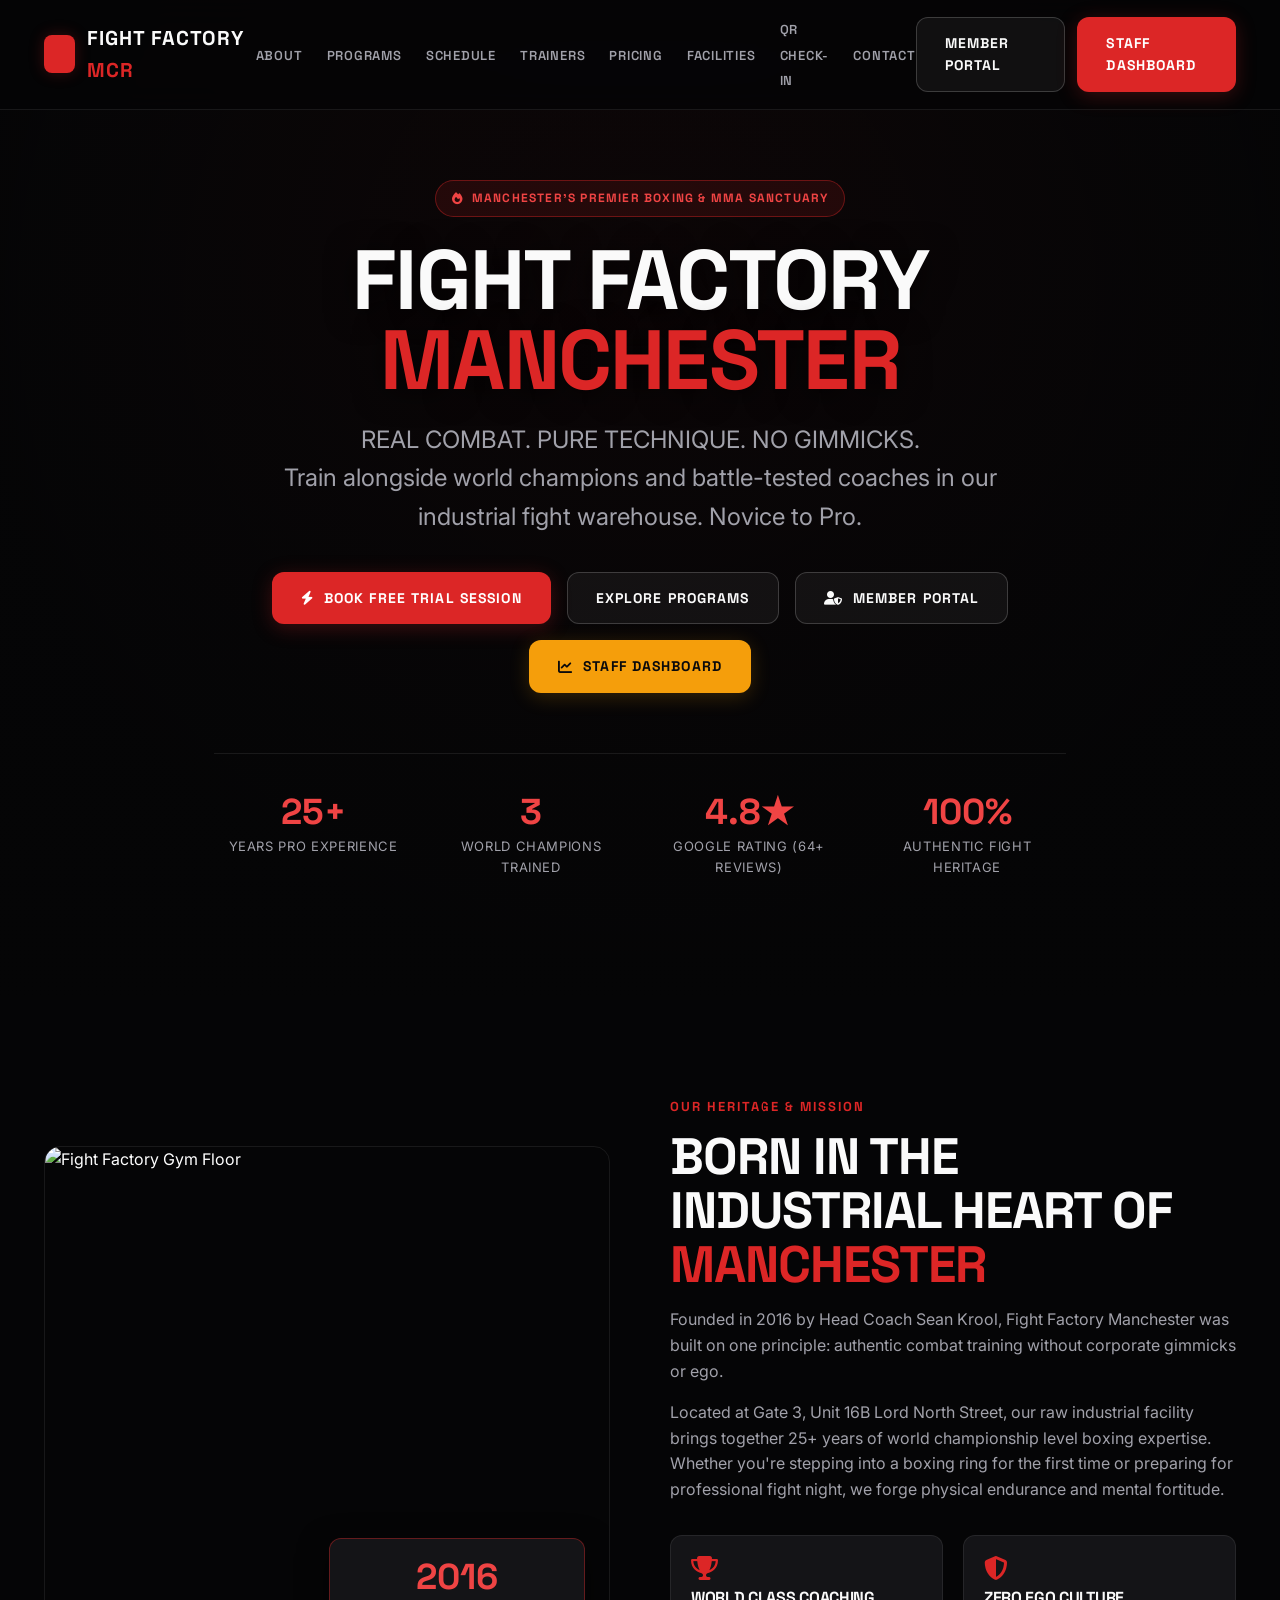
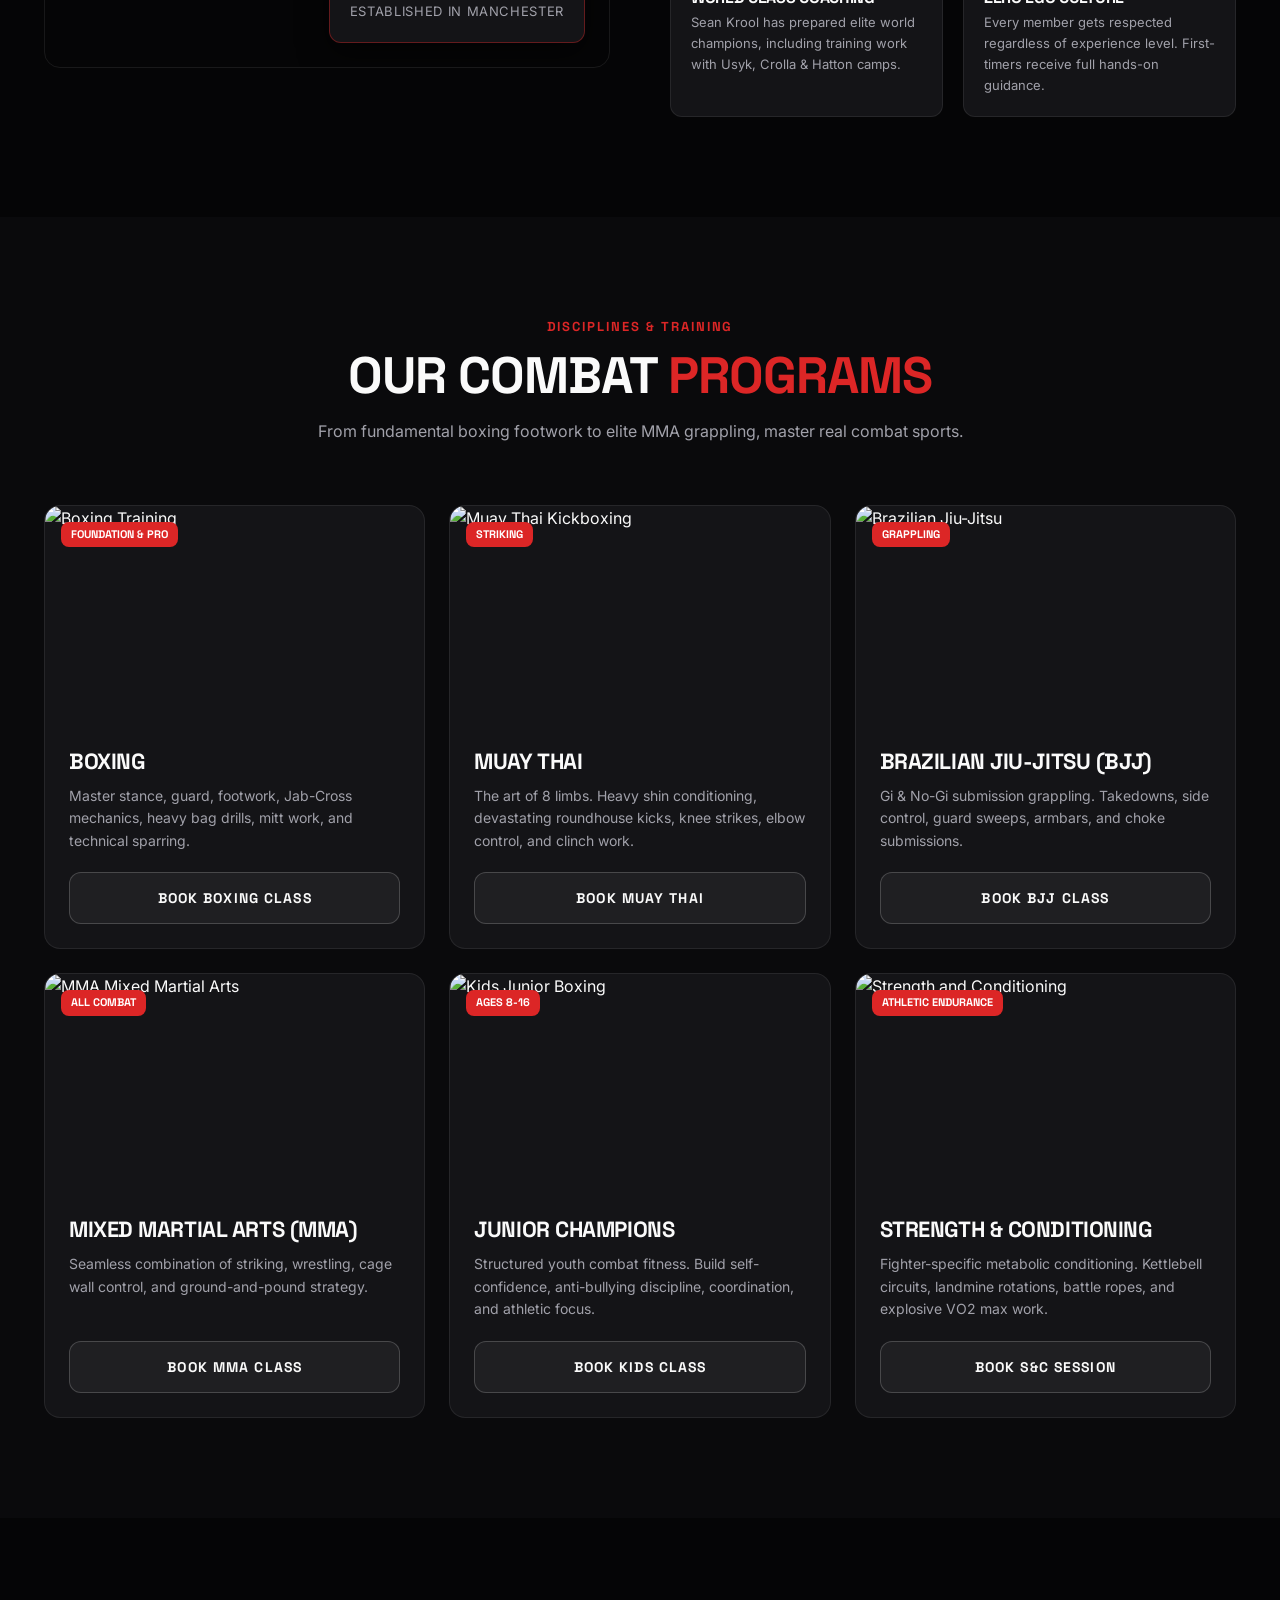
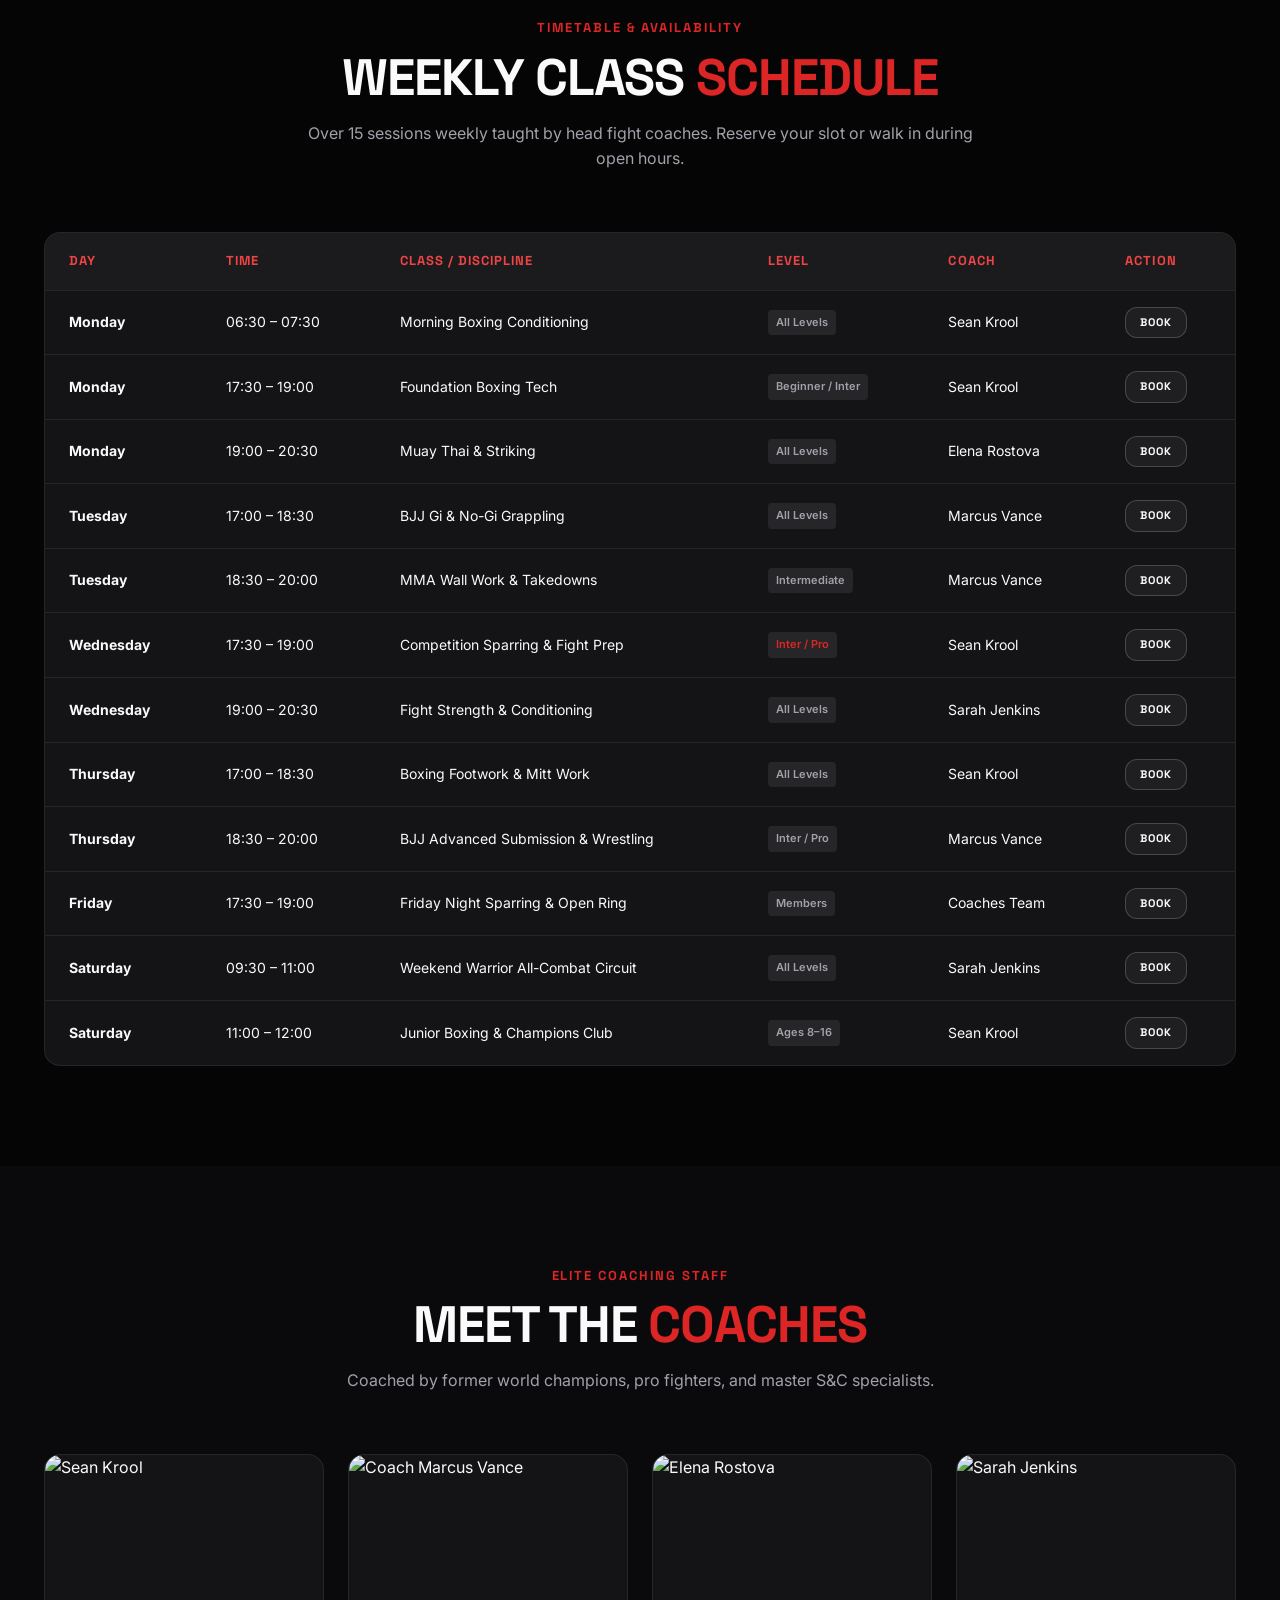
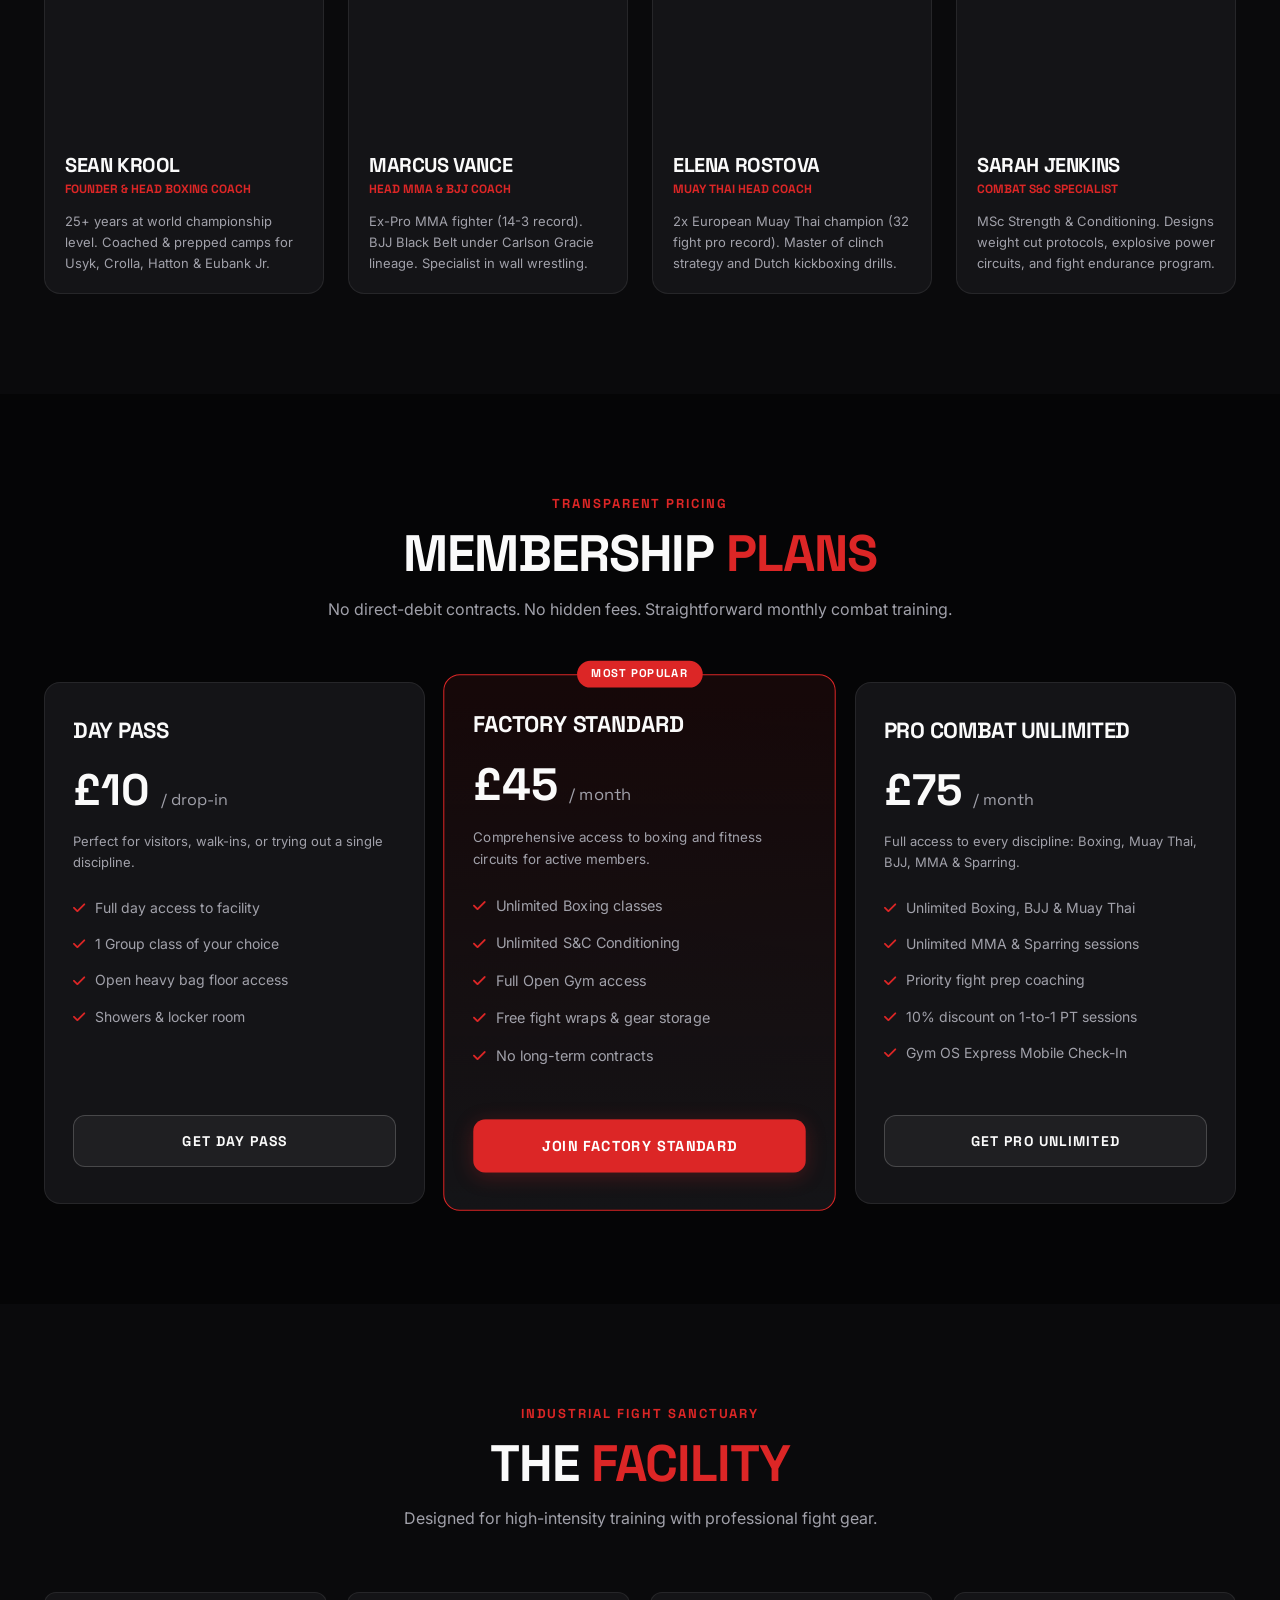
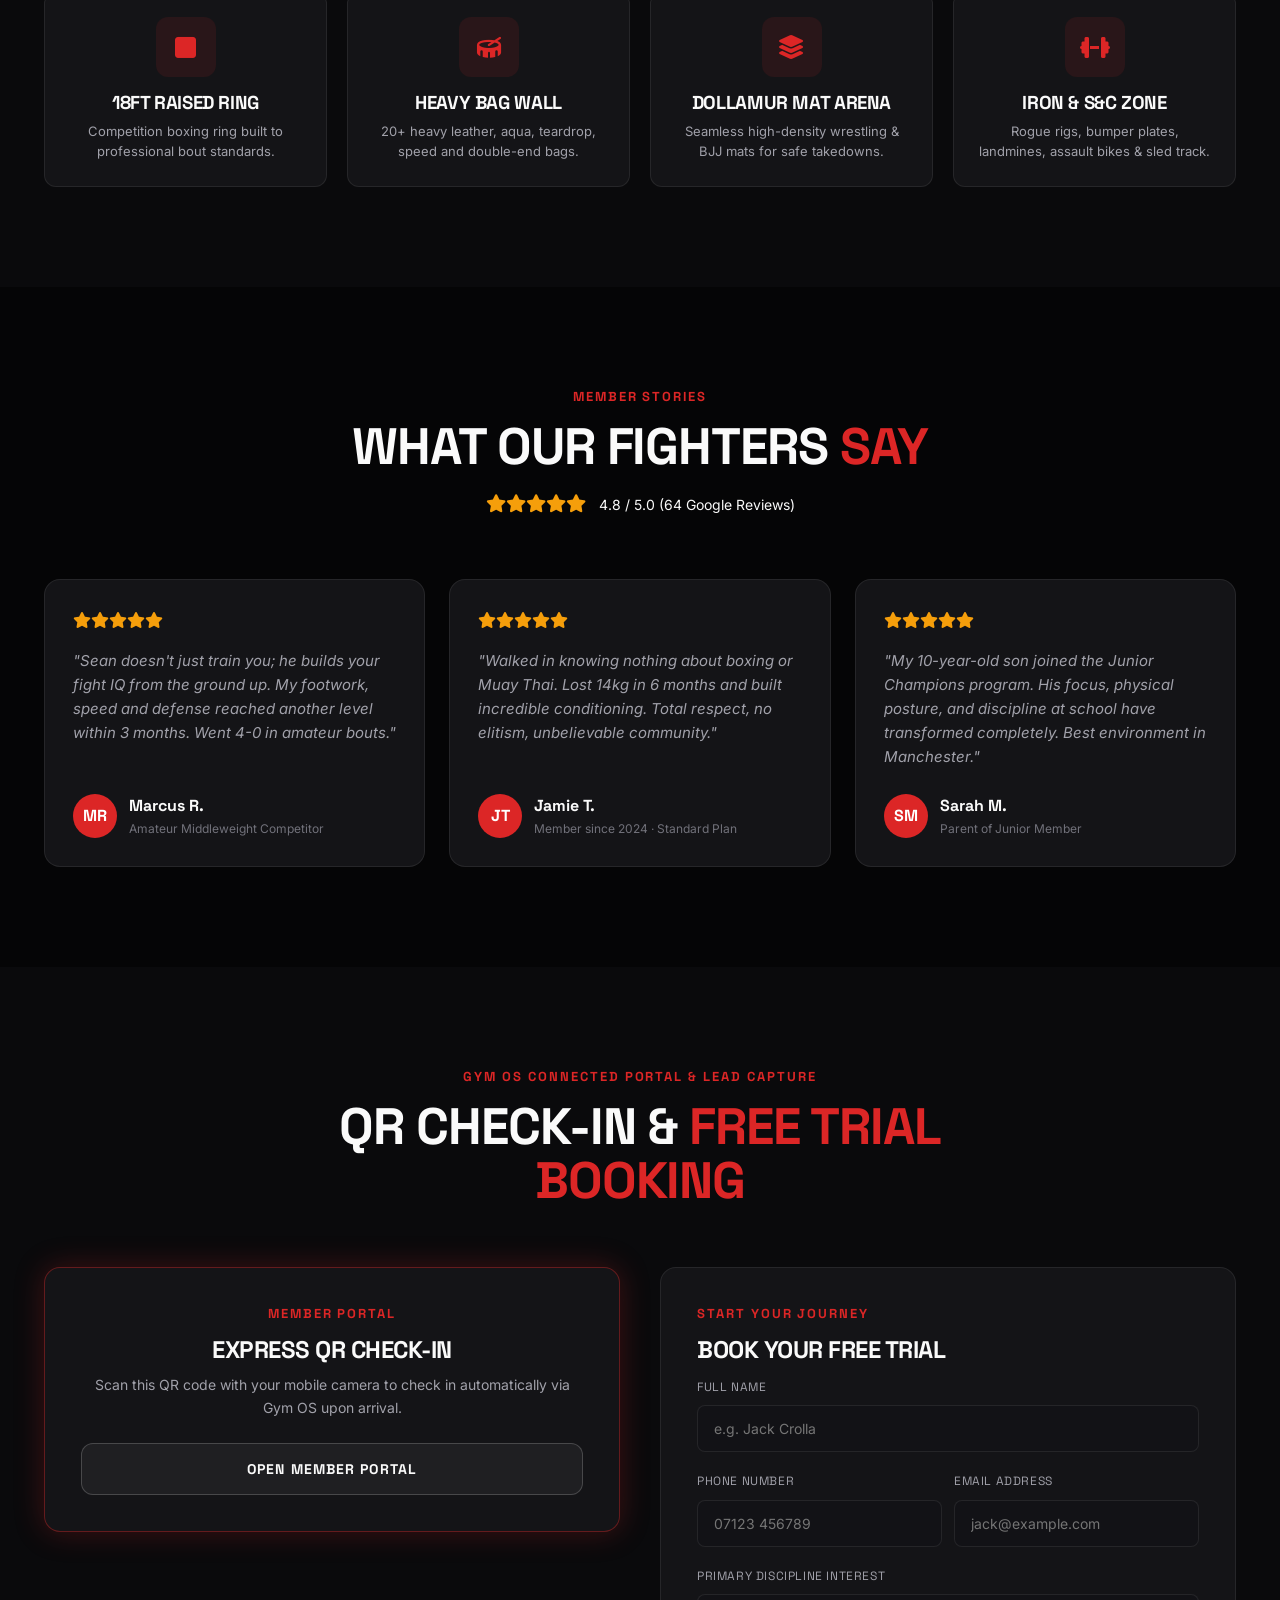
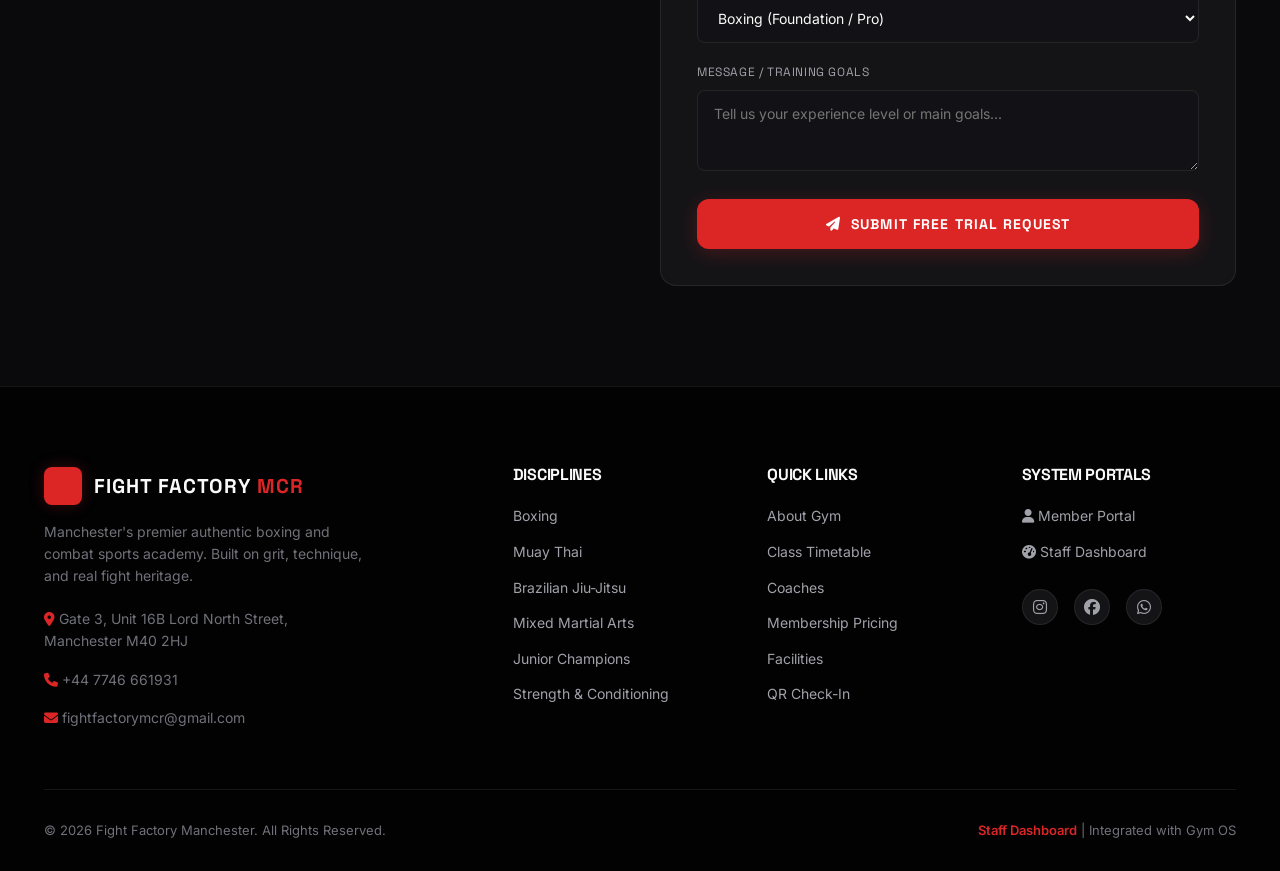
==== commit 2a0a43b0: "Upgrade: Full rebuild with Gym OS integration, lead capture, QR check-in, member portal" ====
--- a/index.html
+++ b/index.html
@@ -1,291 +1,1592 @@
 <!DOCTYPE html>
 <html lang="en">
 <head>
-<meta charset="UTF-8">
-<meta name="viewport" content="width=device-width, initial-scale=1.0">
-<title>Fight Factory Manchester — Real Boxing. No Gimmicks. | Sean Krool</title>
-<meta name="description" content="Manchester's premier boxing gym. Founded 2016 by Sean Krool. 25+ years at world championship level. World champions trained here. Novice to pro. Walk-ins welcome.">
-<meta name="keywords" content="boxing gym manchester, boxing classes manchester, personal trainer manchester, fight factory, sean krool, boxing training, junior boxing, sparring manchester">
-<meta name="robots" content="index, follow, max-image-preview:large">
-<link rel="canonical" href="https://www.fightfactorymanchester.com/">
-<meta property="og:type" content="website">
-<meta property="og:title" content="Fight Factory Manchester — Real Boxing. No Gimmicks.">
-<meta property="og:description" content="World champions have walked through these doors. Now it's your turn. Founded 2016 by Sean Krool.">
-<meta property="og:image" content="https://images.unsplash.com/photo-1549719386-74dfcbfcfac6?w=1200&q=80">
-<meta property="og:url" content="https://www.fightfactorymanchester.com/">
-<meta name="twitter:card" content="summary_large_image">
-<meta name="twitter:title" content="Fight Factory Manchester — Real Boxing. No Gimmicks.">
-<meta name="twitter:description" content="World champions have walked through these doors. Now it's your turn.">
-<meta name="theme-color" content="#DC2626">
-<script type="application/ld+json">
-{"@context":"https://schema.org","@type":"HealthClub","name":"Fight Factory Manchester","founder":"Sean Krool","foundingDate":"2016","address":{"@type":"PostalAddress","streetAddress":"Gate 3, Unit 16B Lord North Street","addressLocality":"Manchester","postalCode":"M40 2HJ","addressCountry":"UK"},"telephone":"+447746661931","email":"fightfactorymcr@gmail.com","aggregateRating":{"@type":"AggregateRating","ratingValue":"4.8","reviewCount":"64","bestRating":"5"},"priceRange":"£10-£100","openingHoursSpecification":[{"@type":"OpeningHoursSpecification","dayOfWeek":["Monday","Tuesday","Wednesday","Thursday","Friday"],"opens":"17:00","closes":"20:30"},{"@type":"OpeningHoursSpecification","dayOfWeek":"Saturday","opens":"09:00","closes":"12:00"}],"sameAs":["https://www.instagram.com/fightfactorymcr/","https://www.facebook.com/p/Fight-Factory-MCR-100072137314331/"]}
-</script>
-<script type="application/ld+json">
-{"@context":"https://schema.org","@type":"FAQPage","mainEntity":[{"@type":"Question","name":"Do I need to book to visit?","acceptedAnswer":{"@type":"Answer","text":"No. Walk in anytime during opening hours. Your first session is completely free."}},{"@type":"Question","name":"What are your opening hours?","acceptedAnswer":{"@type":"Answer","text":"Mon-Fri: 5PM-8:30PM. Saturday: 9AM-12PM. Members get extended access."}},{"@type":"Question","name":"Do you offer personal training?","acceptedAnswer":{"@type":"Answer","text":"Yes. 1-to-1 sessions with Sean Krool at £40/session. Block bookings available."}},{"@type":"Question","name":"Can I cancel my membership?","acceptedAnswer":{"@type":"Answer","text":"Yes. No contracts. Cancel anytime with no fees."}},{"@type":"Question","name":"Do you have junior classes?","acceptedAnswer":{"@type":"Answer","text":"Yes. Junior Boxing Club for ages 8-16, Saturdays 11AM-12PM."}}]}
-</script>
-<link rel="preconnect" href="https://fonts.googleapis.com">
-<link rel="preconnect" href="https://fonts.gstatic.com" crossorigin>
-<link href="https://fonts.googleapis.com/css2?family=Space+Grotesk:wght@400;500;600;700&display=swap" rel="stylesheet">
-<style>
-:root{--bg-deep:#050506;--bg-base:#0A0A0C;--bg-elevated:#111114;--bg-card:#16161A;--bg-hover:#1C1C20;--accent:#DC2626;--accent-bright:#EF4444;--accent-glow:rgba(220,38,38,0.15);--gold:#F59E0B;--gold-glow:rgba(245,158,11,0.12);--success:#22C55E;--text:#FAFAFA;--text-2:#8E8E93;--text-3:#5A5A5E;--border:rgba(255,255,255,0.06);--border-hover:rgba(255,255,255,0.12);--border-accent:rgba(220,38,38,0.3);--font:'Space Grotesk',sans-serif;--ease:cubic-bezier(0.16,1,0.3,1);--ease-expo:cubic-bezier(0.19,1,0.22,1);--dur:300ms;--dur-slow:600ms;--r-sm:8px;--r-md:12px;--r-lg:16px;--r-xl:24px}
-*{margin:0;padding:0;box-sizing:border-box}html{scroll-behavior:smooth}body{background:var(--bg-deep);color:var(--text);font-family:var(--font);font-size:16px;line-height:1.5;-webkit-font-smoothing:antialiased;overflow-x:hidden}
-h1,h2,h3,h4{font-family:var(--font);font-weight:700;line-height:0.95;letter-spacing:-0.02em;text-transform:uppercase}
-section{padding:96px 24px;max-width:1200px;margin:0 auto}@media(max-width:768px){section{padding:64px 16px}}
-a{color:inherit;text-decoration:none}img{max-width:100%;display:block}
-.red{color:var(--accent)}
-.btn{display:inline-flex;align-items:center;justify-content:center;gap:8px;font-family:var(--font);font-weight:600;font-size:14px;padding:12px 24px;border-radius:12px;border:none;cursor:pointer;transition:all 300ms var(--ease);text-transform:uppercase;letter-spacing:0.05em;min-height:44px;-webkit-tap-highlight-color:transparent}
-.btn-primary{background:var(--accent);color:#fff;box-shadow:inset 0 1px 1px rgba(255,255,255,0.04)}.btn-primary:hover{transform:translateY(-1px);box-shadow:0 4px 12px rgba(0,0,0,0.4),0 0 40px var(--accent-glow);background:var(--accent-bright)}.btn-primary:active{transform:scale(0.98)}
-.btn-secondary{background:transparent;color:var(--text);border:1px solid var(--border-hover)}.btn-secondary:hover{border-color:var(--text-2);background:var(--bg-elevated)}
-.btn-ghost{background:transparent;color:var(--text-2)}.btn-ghost:hover{color:var(--text)}
-.btn-gold{background:var(--gold);color:#1a1a1a}.btn-gold:hover{transform:translateY(-1px);box-shadow:0 4px 12px rgba(0,0,0,0.4),0 0 40px var(--gold-glow)}
-.btn:focus-visible{outline:2px solid var(--accent);outline-offset:2px}
-
-/* LOADER */.loader{position:fixed;inset:0;z-index:999;background:var(--bg-deep);display:flex;align-items:center;justify-content:center;flex-direction:column;gap:16px}.loader.hidden{opacity:0;pointer-events:none;transition:opacity 600ms var(--ease)}.loader-box{width:60px;height:60px;background:var(--accent);border-radius:12px;display:flex;align-items:center;justify-content:center;font-size:32px;font-weight:700;color:#fff;animation:pulse 1s infinite}@keyframes pulse{0%,100%{transform:scale(1)}50%{transform:scale(1.1)}}.loader-text{font-size:14px;color:var(--text-3);text-transform:uppercase;letter-spacing:0.3em}
-
-/* SCROLL PROGRESS */.scroll-progress{position:fixed;top:0;left:0;height:3px;background:var(--accent);z-index:101;width:0%;transition:width 100ms linear}
-
-/* COOKIE */.cookie{position:fixed;bottom:0;left:0;right:0;z-index:90;background:var(--bg-card);border-top:1px solid var(--border-hover);padding:16px 24px;display:flex;align-items:center;justify-content:center;gap:16px;transform:translateY(100%);transition:transform 600ms var(--ease)}.cookie.show{transform:translateY(0)}.cookie p{font-size:14px;color:var(--text-2);flex:1;max-width:600px;text-transform:none}@media(max-width:768px){.cookie{flex-direction:column;text-align:center}}
-
-/* TOAST */.toast{position:fixed;bottom:24px;left:24px;z-index:80;background:var(--bg-card);border:1px solid var(--border-hover);border-radius:16px;padding:12px 16px;display:flex;align-items:center;gap:12px;box-shadow:0 8px 24px rgba(0,0,0,0.5);transform:translateY(120%);transition:transform 600ms var(--ease);max-width:320px}.toast.show{transform:translateY(0)}.toast-avatar{width:36px;height:36px;border-radius:50%;background:var(--accent);display:flex;align-items:center;justify-content:center;font-weight:700;font-size:14px;color:#fff;flex-shrink:0}.toast-text{font-size:12px;color:var(--text-2);text-transform:none}.toast-text strong{color:var(--text);display:block}@media(max-width:768px){.toast{display:none}}
-
-/* BACK TOP */.back-top{position:fixed;bottom:24px;right:24px;width:44px;height:44px;background:var(--bg-card);border:1px solid var(--border-hover);border-radius:12px;display:flex;align-items:center;justify-content:center;cursor:pointer;z-index:70;opacity:0;pointer-events:none;transition:all 300ms var(--ease);font-size:20px;color:var(--text-2)}.back-top.show{opacity:1;pointer-events:auto}.back-top:hover{color:var(--accent);border-color:var(--accent)}
-
-/* NAV */.nav{position:fixed;top:0;left:0;right:0;z-index:100;backdrop-filter:blur(20px);-webkit-backdrop-filter:blur(20px);background:rgba(5,5,6,0.7);border-bottom:1px solid var(--border);transition:padding 300ms var(--ease)}.nav-inner{max-width:1200px;margin:0 auto;display:flex;align-items:center;justify-content:space-between;padding:16px 24px}.nav.shrunk .nav-inner{padding:8px 24px}.nav-logo{font-weight:700;font-size:18px;letter-spacing:0.05em;text-transform:uppercase;display:flex;align-items:center;gap:8px}.logo-mark{width:28px;height:28px;background:var(--accent);border-radius:4px;display:flex;align-items:center;justify-content:center;font-size:16px;font-weight:700;color:#fff}.nav-links{display:flex;gap:24px}.nav-links a{font-size:12px;color:var(--text-2);transition:color 300ms var(--ease);font-weight:600;text-transform:uppercase;letter-spacing:0.08em}.nav-links a:hover{color:var(--text)}.nav-cta{display:flex;gap:12px;align-items:center}@media(max-width:768px){.nav-links{display:none}}
-
-/* HERO */.hero{min-height:100vh;display:flex;flex-direction:column;align-items:center;justify-content:center;text-align:center;padding:128px 24px;position:relative;max-width:none}.hero::before{content:'';position:absolute;top:20%;left:50%;transform:translateX(-50%);width:700px;height:500px;background:radial-gradient(ellipse,var(--accent-glow) 0%,transparent 70%);opacity:0.5;pointer-events:none}.hero-est{font-size:14px;color:var(--text-3);letter-spacing:0.3em;text-transform:uppercase;margin-bottom:16px;position:relative}.hero h1{font-size:clamp(56px,10vw,128px);font-weight:700;line-height:0.9;max-width:900px;margin:0 auto 24px;position:relative}.hero-sub{font-size:18px;font-weight:400;color:var(--text-2);max-width:500px;margin:0 auto 32px;text-transform:none;line-height:1.6}.hero-ctas{display:flex;gap:12px;margin-bottom:48px;flex-wrap:wrap;justify-content:center}.hero-stats{display:flex;gap:48px;position:relative;flex-wrap:wrap;justify-content:center}.hero-stat{text-align:center}.hero-stat-num{font-size:32px;font-weight:700;color:var(--accent)}.hero-stat-label{font-size:12px;color:var(--text-3);text-transform:uppercase;letter-spacing:0.1em;margin-top:4px}.scroll-ind{position:absolute;bottom:48px;left:50%;transform:translateX(-50%);color:var(--text-3);font-size:24px;animation:bounce 2s infinite}@keyframes bounce{0%,100%{transform:translateX(-50%) translateY(0)}50%{transform:translateX(-50%) translateY(10px)}}
-
-/* COUNTDOWN */.countdown-bar{max-width:none;padding:16px 24px;background:linear-gradient(135deg,var(--accent),#991B1B);text-align:center}.countdown-text{font-size:14px;font-weight:600;color:#fff;text-transform:uppercase;letter-spacing:0.05em}.countdown-timer{display:inline-flex;gap:8px;margin-left:12px}.countdown-unit{background:rgba(0,0,0,0.3);border-radius:8px;padding:2px 8px;font-weight:700}
-
-/* CHAMPS */.champs{padding:48px 24px;border-top:1px solid var(--border);border-bottom:1px solid var(--border);max-width:none;text-align:center}.champs-label{font-size:12px;color:var(--text-3);text-transform:uppercase;letter-spacing:0.25em;margin-bottom:16px}.champs-list{display:flex;flex-wrap:wrap;justify-content:center;gap:24px;max-width:1000px;margin:0 auto}.champ{font-size:14px;font-weight:600;color:var(--text-2);text-transform:uppercase;letter-spacing:0.05em}.champ::before{content:'★ ';color:var(--gold)}
-
-/* STORY */.story{display:grid;grid-template-columns:1fr 1fr;gap:64px;align-items:center}@media(max-width:768px){.story{grid-template-columns:1fr;gap:24px}}.story-label{font-size:12px;color:var(--accent);font-weight:600;text-transform:uppercase;letter-spacing:0.2em;margin-bottom:12px}.story h2{font-size:48px;margin-bottom:16px}.story p{color:var(--text-2);margin-bottom:16px;font-size:18px;line-height:1.7;text-transform:none}.story-quote{border-left:3px solid var(--accent);padding-left:16px;margin:24px 0;font-style:italic;color:var(--text);font-size:18px;line-height:1.5}.story-quote::before{content:'"';font-size:40px;color:var(--accent);line-height:0;vertical-align:-10px}.story-timeline{display:flex;flex-direction:column;gap:16px;margin-top:24px}.timeline-item{display:flex;gap:16px;align-items:flex-start}.timeline-dot{width:12px;height:12px;border-radius:50%;background:var(--accent);flex-shrink:0;margin-top:6px;box-shadow:0 0 8px var(--accent-glow)}.timeline-year{font-weight:700;font-size:14px;color:var(--accent);text-transform:uppercase}.timeline-text{font-size:14px;color:var(--text-2);margin-top:4px;text-transform:none}.story-img{border-radius:16px;overflow:hidden;box-shadow:0 8px 24px rgba(0,0,0,0.5);aspect-ratio:3/4}.story-img img{width:100%;height:100%;object-fit:cover}
-
-/* STATS */.stats-grid{display:grid;grid-template-columns:repeat(4,1fr);gap:16px}@media(max-width:768px){.stats-grid{grid-template-columns:repeat(2,1fr)}}.stat{text-align:center;padding:24px;background:var(--bg-card);border:1px solid var(--border);border-radius:16px}.stat-val{font-size:48px;font-weight:700;color:var(--accent);text-transform:uppercase}.stat-label{font-size:12px;color:var(--text-2);margin-top:4px;text-transform:uppercase;letter-spacing:0.1em}
-
-/* CLASSES */.classes-filter{display:flex;gap:8px;margin-bottom:24px;flex-wrap:wrap}.filter-btn{padding:8px 16px;border:none;background:transparent;color:var(--text-2);font-size:14px;font-weight:600;cursor:pointer;border-radius:8px;transition:all 300ms var(--ease);font-family:var(--font);text-transform:uppercase}.filter-btn.active{color:var(--accent);background:var(--bg-card)}.filter-btn:hover{color:var(--text)}.classes-grid{display:grid;grid-template-columns:repeat(3,1fr);gap:16px}@media(max-width:1024px){.classes-grid{grid-template-columns:repeat(2,1fr)}}@media(max-width:768px){.classes-grid{grid-template-columns:1fr}}.class-card{background:var(--bg-card);border:1px solid var(--border);border-radius:16px;padding:24px;transition:all 300ms var(--ease);cursor:pointer}.class-card:hover{transform:translateY(-4px);border-color:var(--border-accent);box-shadow:0 8px 24px rgba(0,0,0,0.5)}.class-icon{font-size:28px;margin-bottom:12px}.class-name{font-size:18px;font-weight:700;text-transform:uppercase;margin-bottom:8px}.class-desc{font-size:14px;color:var(--text-2);line-height:1.5;text-transform:none;margin-bottom:12px}.class-tag{display:inline-block;font-size:12px;padding:2px 10px;border:1px solid var(--border-hover);border-radius:100px;color:var(--text-2);text-transform:uppercase}.class-book{margin-top:12px}
-
-/* TIMETABLE */.tt-table{background:var(--bg-card);border:1px solid var(--border);border-radius:16px;overflow:hidden}.tt-row{display:grid;grid-template-columns:100px 1fr 100px 80px 80px 70px;align-items:center;padding:16px 24px;border-bottom:1px solid var(--border);transition:background 300ms var(--ease);gap:8px}.tt-row:hover{background:var(--bg-hover)}.tt-row:last-child{border-bottom:none}.tt-day{font-weight:700;font-size:14px;color:var(--accent);text-transform:uppercase}.tt-time{font-size:14px;color:var(--text-2)}.tt-class{font-weight:600;font-size:16px}.tt-level{font-size:12px;padding:2px 8px;border:1px solid var(--border);border-radius:100px;color:var(--text-2);text-transform:uppercase;text-align:center}.tt-avail{font-size:12px;color:var(--success);text-transform:uppercase;font-weight:600}.tt-avail.full{color:var(--text-3)}.tt-book{font-size:12px;font-weight:600;padding:4px 12px;border:1px solid var(--border-hover);border-radius:8px;cursor:pointer;transition:all 300ms var(--ease);text-transform:uppercase;background:transparent;color:var(--text);font-family:var(--font)}.tt-book:hover{border-color:var(--accent);color:var(--accent)}.tt-book.full{color:var(--text-3);border-color:var(--border);cursor:not-allowed}@media(max-width:768px){.tt-row{grid-template-columns:70px 1fr 60px}.tt-time,.tt-level{display:none}}
-
-/* TRAINERS */.trainer-grid{display:grid;grid-template-columns:repeat(4,1fr);gap:16px}@media(max-width:1024px){.trainer-grid{grid-template-columns:repeat(2,1fr)}}@media(max-width:768px){.trainer-grid{grid-template-columns:1fr}}.trainer-card{background:var(--bg-card);border:1px solid var(--border);border-radius:16px;overflow:hidden;transition:all 300ms var(--ease)}.trainer-card:hover{transform:translateY(-4px);border-color:var(--border-hover);box-shadow:0 8px 24px rgba(0,0,0,0.5)}.trainer-img{width:100%;aspect-ratio:3/4;overflow:hidden}.trainer-img img{width:100%;height:100%;object-fit:cover}.trainer-body{padding:16px}.trainer-name{font-size:18px;font-weight:700;text-transform:uppercase}.trainer-role{font-size:14px;color:var(--accent);margin-bottom:8px}.trainer-tags{display:flex;flex-wrap:wrap;gap:8px;margin-bottom:12px}.trainer-tag{font-size:12px;padding:2px 8px;border:1px solid var(--border);border-radius:100px;color:var(--text-2)}.trainer-bio{font-size:14px;color:var(--text-2);line-height:1.5;text-transform:none;margin-bottom:12px}
-
-/* CALCULATOR */.calc-card{max-width:600px;margin:0 auto;background:var(--bg-card);border:1px solid var(--border);border-radius:24px;padding:32px}.calc-title{font-size:32px;margin-bottom:8px;text-align:center}.calc-sub{text-align:center;color:var(--text-2);font-size:14px;margin-bottom:24px;text-transform:none}.calc-row{display:flex;align-items:center;justify-content:space-between;padding:16px 0;border-bottom:1px solid var(--border)}.calc-row:last-of-type{border-bottom:none}.calc-row-left{flex:1}.calc-row-label{font-weight:600;font-size:16px}.calc-row-desc{font-size:14px;color:var(--text-2);margin-top:2px;text-transform:none}.calc-row-right{display:flex;align-items:center;gap:16px}.calc-row-price{font-weight:600;font-size:18px;color:var(--text-2)}.calc-row.locked .calc-row-price{color:var(--accent)}.toggle{position:relative;width:44px;height:26px;background:var(--bg-elevated);border:1px solid var(--border-hover);border-radius:100px;cursor:pointer;transition:all 300ms var(--ease);flex-shrink:0}.toggle.on{background:var(--accent);border-color:var(--accent)}.toggle::after{content:'';position:absolute;top:2px;left:2px;width:20px;height:20px;background:var(--text);border-radius:50%;transition:transform 300ms var(--ease)}.toggle.on::after{transform:translateX(18px);background:#fff}.calc-result{margin-top:24px;padding:16px;background:var(--bg-elevated);border-radius:16px;display:flex;align-items:center;justify-content:space-between}.calc-total-label{font-size:14px;color:var(--text-2)}.calc-total-amount{font-size:32px;font-weight:700;color:var(--accent)}
-
-/* PRICING */.pricing-grid{display:grid;grid-template-columns:repeat(3,1fr);gap:16px}@media(max-width:768px){.pricing-grid{grid-template-columns:1fr}}.price-card{background:var(--bg-card);border:1px solid var(--border);border-radius:16px;padding:24px;display:flex;flex-direction:column;position:relative}.price-card.featured{border-color:var(--accent);box-shadow:0 0 40px var(--accent-glow)}.price-tag{position:absolute;top:-12px;left:50%;transform:translateX(-50%);background:var(--accent);color:#fff;font-size:12px;font-weight:700;padding:4px 14px;border-radius:100px;text-transform:uppercase}.price-name{font-size:16px;color:var(--text-2);font-weight:600;text-transform:uppercase;margin-bottom:8px}.price-amount{font-size:48px;font-weight:700}.price-period{font-size:14px;color:var(--text-3);margin-bottom:16px}.price-features{list-style:none;margin-bottom:24px;flex:1}.price-features li{font-size:14px;color:var(--text-2);padding:4px 0;display:flex;align-items:center;gap:8px;text-transform:none}.price-features li::before{content:'✓';color:var(--accent);font-weight:700}.price-note{text-align:center;margin-top:20px;padding:12px;background:var(--bg-elevated);border-radius:12px;font-size:14px;color:var(--text-2);text-transform:none}.price-note strong{color:var(--gold)}
-
-/* TESTIMONIALS */.testi-grid{display:grid;grid-template-columns:repeat(2,1fr);gap:16px}@media(max-width:768px){.testi-grid{grid-template-columns:1fr}}.testi-card{background:var(--bg-card);border:1px solid var(--border);border-radius:16px;padding:24px}.testi-stars{color:var(--gold);font-size:16px;margin-bottom:12px;letter-spacing:2px}.testi-text{font-size:16px;color:var(--text);line-height:1.6;margin-bottom:16px;text-transform:none}.testi-author{display:flex;align-items:center;gap:12px}.testi-avatar{width:40px;height:40px;border-radius:50%;background:var(--accent);display:flex;align-items:center;justify-content:center;font-weight:700;color:#fff;font-size:14px}.testi-name{font-weight:600;font-size:14px}.testi-meta{font-size:12px;color:var(--text-3);margin-top:2px;text-transform:none}
-
-/* GALLERY */.gallery-grid{display:grid;grid-template-columns:repeat(4,1fr);gap:12px}@media(max-width:768px){.gallery-grid{grid-template-columns:repeat(2,1fr)}}.gallery-item{aspect-ratio:1;border-radius:12px;overflow:hidden;cursor:pointer}.gallery-item img{width:100%;height:100%;object-fit:cover;transition:transform 600ms var(--ease)}.gallery-item:hover img{transform:scale(1.1)}
-
-/* LIGHTBOX */.lightbox{position:fixed;inset:0;z-index:200;background:rgba(0,0,0,0.9);display:none;align-items:center;justify-content:center;padding:24px}.lightbox.show{display:flex}.lightbox img{max-width:90%;max-height:90vh;border-radius:16px}.lightbox-close{position:absolute;top:16px;right:16px;width:44px;height:44px;background:var(--bg-card);border:1px solid var(--border);border-radius:50%;display:flex;align-items:center;justify-content:center;cursor:pointer;font-size:24px;color:var(--text)}
-
-/* REFERRAL */.referral-card{max-width:600px;margin:0 auto;background:var(--bg-card);border:1px solid var(--border-accent);border-radius:24px;padding:32px;text-align:center}.referral-icon{font-size:48px;margin-bottom:12px}.referral-title{font-size:24px;margin-bottom:8px;text-transform:uppercase}.referral-desc{color:var(--text-2);margin-bottom:16px;text-transform:none}.referral-code{display:inline-flex;align-items:center;gap:12px;padding:12px 24px;background:var(--bg-elevated);border:1px dashed var(--border-hover);border-radius:12px;font-weight:700;font-size:18px;letter-spacing:0.05em;margin-bottom:16px}.referral-rewards{display:grid;grid-template-columns:repeat(3,1fr);gap:12px;margin-top:16px}.referral-reward{padding:12px;background:var(--bg-elevated);border-radius:12px}.referral-reward-val{font-size:18px;font-weight:700;color:var(--gold)}.referral-reward-label{font-size:12px;color:var(--text-3);margin-top:2px;text-transform:uppercase}
-
-/* QUIZ */.quiz-card{max-width:600px;margin:0 auto;background:var(--bg-card);border:1px solid var(--border);border-radius:24px;padding:32px}.quiz-question{font-size:18px;font-weight:700;margin-bottom:16px;text-transform:uppercase}.quiz-options{display:grid;grid-template-columns:1fr 1fr;gap:12px;margin-bottom:16px}@media(max-width:768px){.quiz-options{grid-template-columns:1fr}}.quiz-option{padding:16px;border:1px solid var(--border);border-radius:12px;cursor:pointer;transition:all 300ms var(--ease);text-align:center;font-size:14px;font-weight:600;text-transform:uppercase}.quiz-option:hover{border-color:var(--accent);background:var(--bg-elevated);color:var(--accent)}.quiz-result{display:none;padding:24px;background:var(--bg-elevated);border-radius:16px}.quiz-result.show{display:block;animation:fadeIn 300ms var(--ease)}.quiz-result-title{font-size:18px;font-weight:700;color:var(--accent);margin-bottom:8px;text-transform:uppercase}.quiz-result-desc{color:var(--text-2);text-transform:none}
-
-/* BLOG */.blog-grid{display:grid;grid-template-columns:repeat(3,1fr);gap:16px}@media(max-width:768px){.blog-grid{grid-template-columns:1fr}}.blog-card{background:var(--bg-card);border:1px solid var(--border);border-radius:16px;overflow:hidden;transition:all 300ms var(--ease)}.blog-card:hover{transform:translateY(-4px);border-color:var(--border-hover);box-shadow:0 8px 24px rgba(0,0,0,0.5)}.blog-img{aspect-ratio:16/9;overflow:hidden}.blog-img img{width:100%;height:100%;object-fit:cover}.blog-body{padding:16px}.blog-date{font-size:12px;color:var(--text-3);text-transform:uppercase;margin-bottom:8px}.blog-title{font-size:16px;font-weight:700;margin-bottom:8px;text-transform:none;line-height:1.3}.blog-excerpt{font-size:14px;color:var(--text-2);line-height:1.5;text-transform:none}
-
-/* FAQ */.faq-list{max-width:700px;margin:0 auto}.faq-item{border-bottom:1px solid var(--border);padding:16px 0;cursor:pointer}.faq-q{display:flex;align-items:center;justify-content:space-between;font-weight:600;font-size:16px}.faq-icon{font-size:24px;color:var(--text-3);transition:transform 300ms var(--ease)}.faq-item.open .faq-icon{transform:rotate(45deg);color:var(--accent)}.faq-a{max-height:0;overflow:hidden;transition:max-height 600ms var(--ease);color:var(--text-2);font-size:14px;text-transform:none}.faq-item.open .faq-a{max-height:200px;padding-top:12px}
-
-/* LEAD FORM */.lead-form{max-width:500px;margin:0 auto}.lead-step{display:none}.lead-step.active{display:block;animation:fadeIn 300ms var(--ease)}.lead-progress{display:flex;gap:8px;margin-bottom:24px}.lead-bar{flex:1;height:4px;background:var(--bg-elevated);border-radius:100px;overflow:hidden}.lead-bar-fill{height:100%;background:var(--accent);border-radius:100px;width:25%;transition:width 300ms var(--ease)}.lead-question{font-size:24px;font-weight:700;margin-bottom:16px;text-transform:uppercase}.lead-options{display:grid;grid-template-columns:1fr 1fr;gap:12px;margin-bottom:16px}@media(max-width:768px){.lead-options{grid-template-columns:1fr}}.lead-option{padding:16px;border:1px solid var(--border);border-radius:12px;cursor:pointer;transition:all 300ms var(--ease);text-align:center;font-weight:600}.lead-option:hover,.lead-option.selected{border-color:var(--accent);background:var(--bg-elevated);color:var(--accent)}.lead-nav{display:flex;justify-content:space-between}.lead-success{display:none;text-align:center;padding:24px}.lead-success.show{display:block;animation:fadeIn 300ms var(--ease)}.lead-success-icon{font-size:48px;margin-bottom:12px}.lead-success h3{font-size:24px;margin-bottom:8px}
-
-/* REVIEW */.review-prompt{max-width:500px;margin:0 auto;text-align:center;background:var(--bg-card);border:1px solid var(--border);border-radius:24px;padding:32px}.review-stars{display:flex;justify-content:center;gap:8px;margin:16px 0}.review-star{font-size:40px;color:var(--text-3);cursor:pointer;transition:color 300ms var(--ease)}.review-star.active,.review-star:hover{color:var(--gold)}
-
-/* NEWSLETTER */.newsletter{max-width:500px;margin:0 auto;text-align:center}.newsletter h3{font-size:24px;margin-bottom:8px}.newsletter p{color:var(--text-2);margin-bottom:16px;font-size:14px;text-transform:none}.newsletter-form{display:flex;gap:8px}.newsletter-input{flex:1}@media(max-width:768px){.newsletter-form{flex-direction:column}}
-
-/* CONTACT */.contact-grid{display:grid;grid-template-columns:1fr 1fr;gap:64px;align-items:start}@media(max-width:768px){.contact-grid{grid-template-columns:1fr}}.contact-info{display:flex;flex-direction:column;gap:16px}.contact-item{display:flex;align-items:flex-start;gap:12px}.contact-icon{width:44px;height:44px;background:var(--bg-card);border:1px solid var(--border);border-radius:12px;display:flex;align-items:center;justify-content:center;font-size:20px;flex-shrink:0}.contact-label{font-size:12px;color:var(--text-3);text-transform:uppercase;letter-spacing:0.1em;margin-bottom:2px}.contact-val{font-size:16px;font-weight:500}.contact-val a{color:var(--accent)}
-.input{background:var(--bg-elevated);border:1px solid var(--border);border-radius:12px;padding:12px 16px;color:var(--text);font-size:16px;font-family:var(--font);transition:border-color 300ms var(--ease);min-height:44px;width:100%}.input:focus{outline:none;border-color:var(--accent);box-shadow:0 0 0 3px var(--accent-glow)}.input::placeholder{color:var(--text-3)}textarea.input{min-height:120px;resize:vertical}select.input{cursor:pointer}
-
-/* FOOTER */.footer{border-top:1px solid var(--border);padding:48px 24px}.footer-inner{max-width:1200px;margin:0 auto;display:grid;grid-template-columns:2fr 1fr 1fr 1fr;gap:24px}@media(max-width:768px){.footer-inner{grid-template-columns:1fr}}.footer-col h4{font-size:12px;color:var(--text-3);text-transform:uppercase;letter-spacing:0.15em;margin-bottom:12px}.footer-col a{display:block;font-size:14px;color:var(--text-2);padding:4px 0;text-transform:none}.footer-col a:hover{color:var(--text)}.footer-logo{font-weight:700;font-size:24px;letter-spacing:0.05em;text-transform:uppercase;margin-bottom:8px;display:flex;align-items:center;gap:8px}.footer-desc{font-size:14px;color:var(--text-3);margin-bottom:12px;text-transform:none}.footer-credit{grid-column:1/-1;font-size:12px;color:var(--text-3);padding-top:16px;border-top:1px solid var(--border);text-align:center;text-transform:none}
-
-/* REVEAL */.reveal{opacity:0;transform:translateY(20px);transition:opacity 600ms var(--ease-expo),transform 600ms var(--ease-expo)}.reveal.visible{opacity:1;transform:translateY(0)}
-
-/* MOBILE */.hamburger{display:none;background:none;border:none;cursor:pointer;padding:8px}.hamburger span{display:block;width:22px;height:2px;background:var(--text);margin:4px 0}.mobile-menu{display:none;position:fixed;top:0;left:0;right:0;z-index:99;background:var(--bg-deep);border-bottom:1px solid var(--border);padding:72px 24px 24px;transform:translateY(-100%);transition:transform 300ms var(--ease)}.mobile-menu.open{transform:translateY(0);display:block}.mobile-menu a{display:block;padding:12px 0;font-size:18px;font-weight:600;color:var(--text);border-bottom:1px solid var(--border);text-transform:uppercase}@media(max-width:768px){.hamburger{display:block}.nav-cta .btn-ghost{display:none}}.float-cta{position:fixed;bottom:16px;left:16px;right:16px;display:flex;gap:8px;z-index:50}.float-cta .btn{flex:1;box-shadow:0 8px 24px rgba(0,0,0,0.5)}@media(min-width:769px){.float-cta{display:none}}.whatsapp-float{position:fixed;bottom:80px;right:16px;width:48px;height:48px;background:#25D366;border-radius:50%;display:flex;align-items:center;justify-content:center;z-index:50;box-shadow:0 8px 24px rgba(0,0,0,0.5)}.whatsapp-float svg{width:26px;height:26px;fill:white}
-
-@keyframes fadeIn{from{opacity:0}to{opacity:1}}
-@media(prefers-reduced-motion:reduce){*,*::before,*::after{animation-duration:0.01ms!important;transition-duration:0.01ms!important}.reveal{opacity:1;transform:none}}
-</style>
+    <meta charset="UTF-8">
+    <meta name="viewport" content="width=device-width, initial-scale=1.0">
+    <title>Fight Factory Manchester — Boxing & MMA Gym | Real Combat. No Gimmicks.</title>
+    <meta name="description" content="Manchester's premier boxing & MMA gym. Founded by Sean Krool (25+ years world championship level). Boxing, Muay Thai, BJJ, MMA & S&C. Gate 3, Unit 16B Lord North St, Manchester.">
+    <meta name="keywords" content="boxing gym manchester, mma gym manchester, muay thai manchester, bjj manchester, fight factory manchester, sean krool, combat sports manchester">
+    <link rel="preconnect" href="https://fonts.googleapis.com">
+    <link rel="preconnect" href="https://fonts.gstatic.com" crossorigin>
+    <link href="https://fonts.googleapis.com/css2?family=Space+Grotesk:wght@400;500;600;700&family=Inter:wght@400;500;600;700&display=swap" rel="stylesheet">
+    <link rel="stylesheet" href="https://cdnjs.cloudflare.com/ajax/libs/font-awesome/6.4.0/css/all.min.css">
+    
+    <style>
+        :root {
+            --bg-deep: #050506;
+            --bg-base: #0A0A0C;
+            --bg-card: #141417;
+            --bg-card-hover: #1C1C20;
+            --bg-input: #121216;
+            --accent: #DC2626;
+            --accent-bright: #EF4444;
+            --accent-glow: rgba(220, 38, 38, 0.25);
+            --gold: #F59E0B;
+            --gold-glow: rgba(245, 158, 11, 0.2);
+            --text-main: #FAFAFA;
+            --text-muted: #A1A1AA;
+            --text-dim: #71717A;
+            --border: rgba(255, 255, 255, 0.08);
+            --border-hover: rgba(255, 255, 255, 0.18);
+            --border-accent: rgba(220, 38, 38, 0.4);
+            --font-heading: 'Space Grotesk', sans-serif;
+            --font-body: 'Inter', sans-serif;
+            --r-sm: 8px;
+            --r-md: 12px;
+            --r-lg: 16px;
+            --r-xl: 24px;
+        }
+
+        * {
+            margin: 0;
+            padding: 0;
+            box-sizing: border-box;
+        }
+
+        html {
+            scroll-behavior: smooth;
+            font-family: var(--font-body);
+            background: var(--bg-deep);
+            color: var(--text-main);
+            overflow-x: hidden;
+        }
+
+        body {
+            line-height: 1.6;
+            -webkit-font-smoothing: antialiased;
+        }
+
+        h1, h2, h3, h4, h5, h6 {
+            font-family: var(--font-heading);
+            text-transform: uppercase;
+            letter-spacing: -0.02em;
+            line-height: 1.05;
+            font-weight: 700;
+        }
+
+        a {
+            color: inherit;
+            text-decoration: none;
+        }
+
+        img {
+            max-width: 100%;
+            display: block;
+            object-fit: cover;
+        }
+
+        .red-text { color: var(--accent); }
+        .gold-text { color: var(--gold); }
+        .muted-text { color: var(--text-muted); }
+
+        .container {
+            max-width: 1240px;
+            margin: 0 auto;
+            padding: 0 24px;
+        }
+
+        section {
+            padding: 100px 0;
+            position: relative;
+        }
+
+        /* Buttons */
+        .btn {
+            display: inline-flex;
+            align-items: center;
+            justify-content: center;
+            gap: 10px;
+            font-family: var(--font-heading);
+            font-weight: 700;
+            font-size: 14px;
+            text-transform: uppercase;
+            letter-spacing: 0.08em;
+            padding: 14px 28px;
+            border-radius: var(--r-md);
+            border: 1px solid transparent;
+            cursor: pointer;
+            transition: all 0.3s cubic-bezier(0.16, 1, 0.3, 1);
+        }
+
+        .btn-primary {
+            background: var(--accent);
+            color: #ffffff;
+            box-shadow: 0 4px 20px var(--accent-glow);
+        }
+
+        .btn-primary:hover {
+            background: var(--accent-bright);
+            transform: translateY(-2px);
+            box-shadow: 0 8px 30px rgba(220, 38, 38, 0.4);
+        }
+
+        .btn-secondary {
+            background: rgba(255, 255, 255, 0.05);
+            color: var(--text-main);
+            border-color: var(--border-hover);
+        }
+
+        .btn-secondary:hover {
+            background: rgba(255, 255, 255, 0.1);
+            border-color: var(--text-main);
+            transform: translateY(-2px);
+        }
+
+        .btn-gold {
+            background: var(--gold);
+            color: #0A0A0C;
+            box-shadow: 0 4px 20px var(--gold-glow);
+        }
+
+        .btn-gold:hover {
+            background: #FBBF24;
+            transform: translateY(-2px);
+        }
+
+        /* Header / Navbar */
+        .navbar {
+            position: fixed;
+            top: 0;
+            left: 0;
+            right: 0;
+            z-index: 1000;
+            background: rgba(5, 5, 6, 0.85);
+            backdrop-filter: blur(16px);
+            -webkit-backdrop-filter: blur(16px);
+            border-bottom: 1px solid var(--border);
+            padding: 16px 0;
+            transition: all 0.3s ease;
+        }
+
+        .nav-container {
+            display: flex;
+            align-items: center;
+            justify-content: space-between;
+        }
+
+        .brand-logo {
+            display: flex;
+            align-items: center;
+            gap: 12px;
+            font-family: var(--font-heading);
+            font-size: 20px;
+            font-weight: 700;
+            letter-spacing: 0.05em;
+        }
+
+        .logo-icon {
+            width: 38px;
+            height: 38px;
+            background: var(--accent);
+            border-radius: var(--r-sm);
+            display: flex;
+            align-items: center;
+            justify-content: center;
+            font-size: 18px;
+            color: #fff;
+            box-shadow: 0 0 15px var(--accent-glow);
+        }
+
+        .nav-menu {
+            display: flex;
+            align-items: center;
+            gap: 24px;
+            list-style: none;
+        }
+
+        .nav-link {
+            font-family: var(--font-heading);
+            font-size: 13px;
+            font-weight: 600;
+            text-transform: uppercase;
+            letter-spacing: 0.06em;
+            color: var(--text-muted);
+            transition: color 0.3s ease;
+        }
+
+        .nav-link:hover {
+            color: var(--accent);
+        }
+
+        .nav-actions {
+            display: flex;
+            align-items: center;
+            gap: 12px;
+        }
+
+        .mobile-toggle {
+            display: none;
+            background: none;
+            border: none;
+            color: var(--text-main);
+            font-size: 24px;
+            cursor: pointer;
+        }
+
+        /* Hero Section */
+        .hero {
+            padding-top: 180px;
+            padding-bottom: 120px;
+            background: radial-gradient(circle at 50% 30%, rgba(220, 38, 38, 0.15) 0%, rgba(5, 5, 6, 0.95) 70%), url('https://images.unsplash.com/photo-1549719386-74dfcbfcfac6?w=1600&q=80') center/cover no-repeat;
+            position: relative;
+            text-align: center;
+            overflow: hidden;
+        }
+
+        .hero::before {
+            content: '';
+            position: absolute;
+            inset: 0;
+            background: linear-gradient(180deg, rgba(5,5,6,0.7) 0%, rgba(5,5,6,0.95) 100%);
+        }
+
+        .hero-content {
+            position: relative;
+            z-index: 2;
+            max-width: 900px;
+            margin: 0 auto;
+        }
+
+        .hero-badge {
+            display: inline-flex;
+            align-items: center;
+            gap: 8px;
+            padding: 8px 16px;
+            background: rgba(220, 38, 38, 0.12);
+            border: 1px solid var(--border-accent);
+            border-radius: 50px;
+            font-family: var(--font-heading);
+            font-size: 12px;
+            font-weight: 700;
+            text-transform: uppercase;
+            letter-spacing: 0.1em;
+            color: var(--accent-bright);
+            margin-bottom: 24px;
+        }
+
+        .hero-title {
+            font-size: clamp(44px, 7vw, 84px);
+            margin-bottom: 20px;
+            line-height: 0.95;
+            text-shadow: 0 4px 30px rgba(0,0,0,0.8);
+        }
+
+        .hero-tagline {
+            font-size: clamp(18px, 2.5vw, 24px);
+            color: var(--text-muted);
+            margin-bottom: 36px;
+            max-width: 760px;
+            margin-left: auto;
+            margin-right: auto;
+            font-weight: 400;
+        }
+
+        .hero-buttons {
+            display: flex;
+            align-items: center;
+            justify-content: center;
+            gap: 16px;
+            flex-wrap: wrap;
+            margin-bottom: 60px;
+        }
+
+        .hero-stats {
+            display: grid;
+            grid-template-columns: repeat(4, 1fr);
+            gap: 20px;
+            border-top: 1px solid var(--border);
+            padding-top: 40px;
+        }
+
+        .stat-item {
+            text-align: center;
+        }
+
+        .stat-number {
+            font-family: var(--font-heading);
+            font-size: 36px;
+            font-weight: 700;
+            color: var(--accent-bright);
+            line-height: 1;
+        }
+
+        .stat-label {
+            font-size: 13px;
+            color: var(--text-muted);
+            text-transform: uppercase;
+            margin-top: 6px;
+            letter-spacing: 0.05em;
+        }
+
+        /* Section Headers */
+        .section-header {
+            text-align: center;
+            max-width: 700px;
+            margin: 0 auto 60px;
+        }
+
+        .section-subtitle {
+            font-family: var(--font-heading);
+            font-size: 13px;
+            font-weight: 700;
+            text-transform: uppercase;
+            letter-spacing: 0.15em;
+            color: var(--accent);
+            margin-bottom: 12px;
+            display: block;
+        }
+
+        .section-title {
+            font-size: clamp(32px, 4vw, 52px);
+            margin-bottom: 16px;
+        }
+
+        .section-desc {
+            color: var(--text-muted);
+            font-size: 16px;
+        }
+
+        /* About Section */
+        .about-grid {
+            display: grid;
+            grid-template-columns: 1fr 1fr;
+            gap: 60px;
+            align-items: center;
+        }
+
+        .about-image-wrapper {
+            position: relative;
+            border-radius: var(--r-lg);
+            overflow: hidden;
+            border: 1px solid var(--border);
+        }
+
+        .about-image-wrapper img {
+            width: 100%;
+            height: 520px;
+            object-fit: cover;
+            filter: grayscale(20%) contrast(110%);
+        }
+
+        .about-experience-badge {
+            position: absolute;
+            bottom: 24px;
+            right: 24px;
+            background: var(--bg-card);
+            border: 1px solid var(--border-accent);
+            padding: 20px;
+            border-radius: var(--r-md);
+            text-align: center;
+            box-shadow: 0 10px 30px rgba(0,0,0,0.6);
+        }
+
+        .about-features {
+            display: grid;
+            grid-template-columns: 1fr 1fr;
+            gap: 20px;
+            margin-top: 32px;
+        }
+
+        .feature-box {
+            background: var(--bg-card);
+            border: 1px solid var(--border);
+            padding: 20px;
+            border-radius: var(--r-md);
+        }
+
+        .feature-box i {
+            font-size: 24px;
+            color: var(--accent);
+            margin-bottom: 10px;
+        }
+
+        .feature-box h4 {
+            font-size: 16px;
+            margin-bottom: 6px;
+        }
+
+        .feature-box p {
+            font-size: 13px;
+            color: var(--text-muted);
+        }
+
+        /* Programs Section */
+        .programs-grid {
+            display: grid;
+            grid-template-columns: repeat(3, 1fr);
+            gap: 24px;
+        }
+
+        .program-card {
+            background: var(--bg-card);
+            border: 1px solid var(--border);
+            border-radius: var(--r-lg);
+            overflow: hidden;
+            transition: all 0.3s ease;
+            display: flex;
+            flex-direction: column;
+        }
+
+        .program-card:hover {
+            border-color: var(--border-accent);
+            transform: translateY(-6px);
+            box-shadow: 0 12px 30px rgba(0,0,0,0.5);
+        }
+
+        .program-img {
+            height: 220px;
+            width: 100%;
+            position: relative;
+        }
+
+        .program-tag {
+            position: absolute;
+            top: 16px;
+            left: 16px;
+            background: var(--accent);
+            color: #fff;
+            font-family: var(--font-heading);
+            font-size: 11px;
+            font-weight: 700;
+            padding: 4px 10px;
+            border-radius: var(--r-sm);
+            text-transform: uppercase;
+        }
+
+        .program-body {
+            padding: 24px;
+            flex: 1;
+            display: flex;
+            flex-direction: column;
+        }
+
+        .program-title {
+            font-size: 22px;
+            margin-bottom: 12px;
+        }
+
+        .program-desc {
+            color: var(--text-muted);
+            font-size: 14px;
+            margin-bottom: 20px;
+            flex: 1;
+        }
+
+        /* Schedule Section */
+        .schedule-table-wrapper {
+            background: var(--bg-card);
+            border: 1px solid var(--border);
+            border-radius: var(--r-lg);
+            overflow-x: auto;
+        }
+
+        .schedule-table {
+            width: 100%;
+            border-collapse: collapse;
+            text-align: left;
+            min-width: 700px;
+        }
+
+        .schedule-table th {
+            background: rgba(255, 255, 255, 0.03);
+            font-family: var(--font-heading);
+            font-size: 13px;
+            text-transform: uppercase;
+            letter-spacing: 0.08em;
+            color: var(--accent-bright);
+            padding: 18px 24px;
+            border-bottom: 1px solid var(--border);
+        }
+
+        .schedule-table td {
+            padding: 16px 24px;
+            border-bottom: 1px solid var(--border);
+            font-size: 14px;
+        }
+
+        .schedule-table tr:last-child td {
+            border-bottom: none;
+        }
+
+        .schedule-table tr:hover td {
+            background: rgba(255, 255, 255, 0.02);
+        }
+
+        .badge-level {
+            display: inline-block;
+            padding: 4px 8px;
+            border-radius: 4px;
+            font-size: 11px;
+            font-weight: 600;
+            background: rgba(255,255,255,0.08);
+            color: var(--text-muted);
+        }
+
+        /* Trainers Section */
+        .trainers-grid {
+            display: grid;
+            grid-template-columns: repeat(4, 1fr);
+            gap: 24px;
+        }
+
+        .trainer-card {
+            background: var(--bg-card);
+            border: 1px solid var(--border);
+            border-radius: var(--r-lg);
+            overflow: hidden;
+            transition: all 0.3s ease;
+        }
+
+        .trainer-card:hover {
+            border-color: var(--border-accent);
+            transform: translateY(-6px);
+        }
+
+        .trainer-img {
+            height: 280px;
+            width: 100%;
+        }
+
+        .trainer-info {
+            padding: 20px;
+        }
+
+        .trainer-name {
+            font-size: 20px;
+            margin-bottom: 4px;
+        }
+
+        .trainer-role {
+            color: var(--accent);
+            font-family: var(--font-heading);
+            font-size: 12px;
+            font-weight: 700;
+            text-transform: uppercase;
+            margin-bottom: 12px;
+        }
+
+        .trainer-bio {
+            font-size: 13px;
+            color: var(--text-muted);
+        }
+
+        /* Membership Plans */
+        .pricing-grid {
+            display: grid;
+            grid-template-columns: repeat(3, 1fr);
+            gap: 24px;
+            align-items: stretch;
+        }
+
+        .pricing-card {
+            background: var(--bg-card);
+            border: 1px solid var(--border);
+            border-radius: var(--r-lg);
+            padding: 36px 28px;
+            display: flex;
+            flex-direction: column;
+            position: relative;
+            transition: all 0.3s ease;
+        }
+
+        .pricing-card.popular {
+            border-color: var(--accent);
+            background: linear-gradient(180deg, rgba(220, 38, 38, 0.08) 0%, var(--bg-card) 100%);
+            transform: scale(1.03);
+        }
+
+        .popular-badge {
+            position: absolute;
+            top: -14px;
+            left: 50%;
+            transform: translateX(-50%);
+            background: var(--accent);
+            color: #fff;
+            font-family: var(--font-heading);
+            font-size: 11px;
+            font-weight: 700;
+            text-transform: uppercase;
+            padding: 4px 14px;
+            border-radius: 50px;
+            letter-spacing: 0.1em;
+        }
+
+        .plan-name {
+            font-size: 22px;
+            margin-bottom: 12px;
+        }
+
+        .plan-price {
+            font-family: var(--font-heading);
+            font-size: 44px;
+            font-weight: 700;
+            color: var(--text-main);
+            margin-bottom: 6px;
+        }
+
+        .plan-price span {
+            font-size: 16px;
+            color: var(--text-muted);
+            font-weight: 400;
+        }
+
+        .plan-features {
+            list-style: none;
+            margin: 24px 0 36px;
+            flex: 1;
+        }
+
+        .plan-features li {
+            display: flex;
+            align-items: center;
+            gap: 10px;
+            font-size: 14px;
+            color: var(--text-muted);
+            margin-bottom: 14px;
+        }
+
+        .plan-features li i {
+            color: var(--accent);
+            font-size: 14px;
+        }
+
+        /* Facilities Section */
+        .facilities-grid {
+            display: grid;
+            grid-template-columns: repeat(4, 1fr);
+            gap: 20px;
+        }
+
+        .facility-card {
+            background: var(--bg-card);
+            border: 1px solid var(--border);
+            border-radius: var(--r-md);
+            padding: 24px;
+            text-align: center;
+        }
+
+        .facility-icon {
+            width: 60px;
+            height: 60px;
+            background: rgba(220, 38, 38, 0.1);
+            border-radius: var(--r-md);
+            display: flex;
+            align-items: center;
+            justify-content: center;
+            margin: 0 auto 16px;
+            font-size: 24px;
+            color: var(--accent);
+        }
+
+        /* Testimonials Section */
+        .testimonials-grid {
+            display: grid;
+            grid-template-columns: repeat(3, 1fr);
+            gap: 24px;
+        }
+
+        .testimonial-card {
+            background: var(--bg-card);
+            border: 1px solid var(--border);
+            border-radius: var(--r-lg);
+            padding: 28px;
+            display: flex;
+            flex-direction: column;
+            justify-content: space-between;
+        }
+
+        .stars {
+            color: var(--gold);
+            margin-bottom: 16px;
+        }
+
+        .testimonial-quote {
+            font-size: 15px;
+            color: var(--text-muted);
+            font-style: italic;
+            margin-bottom: 24px;
+        }
+
+        .author-info {
+            display: flex;
+            align-items: center;
+            gap: 12px;
+        }
+
+        .author-avatar {
+            width: 44px;
+            height: 44px;
+            border-radius: 50%;
+            background: var(--accent);
+            color: #fff;
+            display: flex;
+            align-items: center;
+            justify-content: center;
+            font-family: var(--font-heading);
+            font-weight: 700;
+        }
+
+        .author-name {
+            font-family: var(--font-heading);
+            font-size: 16px;
+            font-weight: 700;
+        }
+
+        .author-role {
+            font-size: 12px;
+            color: var(--text-dim);
+        }
+
+        /* QR Checkin & Contact Layout */
+        .qr-contact-grid {
+            display: grid;
+            grid-template-columns: 1fr 1fr;
+            gap: 40px;
+            align-items: start;
+        }
+
+        .qr-card {
+            background: var(--bg-card);
+            border: 1px solid var(--border-accent);
+            border-radius: var(--r-lg);
+            padding: 36px;
+            text-align: center;
+            box-shadow: 0 0 30px var(--accent-glow);
+        }
+
+        .contact-form-card {
+            background: var(--bg-card);
+            border: 1px solid var(--border);
+            border-radius: var(--r-lg);
+            padding: 36px;
+        }
+
+        .form-group {
+            margin-bottom: 20px;
+        }
+
+        .form-label {
+            display: block;
+            font-family: var(--font-heading);
+            font-size: 12px;
+            text-transform: uppercase;
+            letter-spacing: 0.05em;
+            color: var(--text-muted);
+            margin-bottom: 8px;
+        }
+
+        .form-input, .form-select, .form-textarea {
+            width: 100%;
+            background: var(--bg-input);
+            border: 1px solid var(--border);
+            border-radius: var(--r-sm);
+            padding: 14px 16px;
+            color: var(--text-main);
+            font-family: var(--font-body);
+            font-size: 14px;
+            transition: border-color 0.3s ease;
+        }
+
+        .form-input:focus, .form-select:focus, .form-textarea:focus {
+            outline: none;
+            border-color: var(--accent);
+        }
+
+        /* Footer */
+        .footer {
+            background: #020203;
+            border-top: 1px solid var(--border);
+            padding: 80px 0 30px;
+        }
+
+        .footer-grid {
+            display: grid;
+            grid-template-columns: 2fr 1fr 1fr 1fr;
+            gap: 40px;
+            margin-bottom: 60px;
+        }
+
+        .footer-about p {
+            color: var(--text-dim);
+            font-size: 14px;
+            margin-top: 16px;
+            max-width: 320px;
+        }
+
+        .footer-heading {
+            font-size: 16px;
+            margin-bottom: 20px;
+            color: var(--text-main);
+        }
+
+        .footer-links {
+            list-style: none;
+        }
+
+        .footer-links li {
+            margin-bottom: 10px;
+        }
+
+        .footer-links a {
+            color: var(--text-muted);
+            font-size: 14px;
+            transition: color 0.3s ease;
+        }
+
+        .footer-links a:hover {
+            color: var(--accent);
+        }
+
+        .footer-bottom {
+            border-top: 1px solid var(--border);
+            padding-top: 30px;
+            display: flex;
+            align-items: center;
+            justify-content: space-between;
+            font-size: 13px;
+            color: var(--text-dim);
+        }
+
+        .social-icons {
+            display: flex;
+            gap: 16px;
+        }
+
+        .social-icons a {
+            width: 36px;
+            height: 36px;
+            background: var(--bg-card);
+            border: 1px solid var(--border);
+            border-radius: 50%;
+            display: flex;
+            align-items: center;
+            justify-content: center;
+            color: var(--text-muted);
+            transition: all 0.3s ease;
+        }
+
+        .social-icons a:hover {
+            color: var(--accent);
+            border-color: var(--accent);
+        }
+
+        /* Responsive Media Queries */
+        @media (max-width: 1024px) {
+            .programs-grid, .trainers-grid, .pricing-grid, .testimonials-grid {
+                grid-template-columns: repeat(2, 1fr);
+            }
+            .facilities-grid {
+                grid-template-columns: repeat(2, 1fr);
+            }
+            .about-grid, .qr-contact-grid {
+                grid-template-columns: 1fr;
+            }
+            .footer-grid {
+                grid-template-columns: 1fr 1fr;
+            }
+        }
+
+        @media (max-width: 768px) {
+            .nav-menu {
+                display: none;
+            }
+            .mobile-toggle {
+                display: block;
+            }
+            .hero-stats {
+                grid-template-columns: repeat(2, 1fr);
+            }
+            .programs-grid, .trainers-grid, .pricing-grid, .testimonials-grid, .facilities-grid {
+                grid-template-columns: 1fr;
+            }
+            .pricing-card.popular {
+                transform: none;
+            }
+            .footer-grid {
+                grid-template-columns: 1fr;
+            }
+            .footer-bottom {
+                flex-direction: column;
+                gap: 16px;
+                text-align: center;
+            }
+        }
+    </style>
 </head>
 <body>
 
-<div class="loader" id="loader"><div class="loader-box">F</div><div class="loader-text">Fight Factory Manchester</div></div>
-<div class="scroll-progress" id="scrollProgress"></div>
-<div class="cookie" id="cookie"><p>We use cookies to improve your experience. By continuing, you agree to our cookie policy.</p><button class="btn btn-primary" onclick="document.getElementById('cookie').classList.remove('show')">Accept</button></div>
-<div class="toast" id="toast"><div class="toast-avatar" id="toastAvatar">J</div><div class="toast-text"><strong id="toastName">Jamie T. </strong>just booked a trial session</div></div>
-<div class="back-top" id="backTop" onclick="window.scrollTo({top:0,behavior:'smooth'})">↑</div>
-
-<div class="mobile-menu" id="mobileMenu">
-<a href="#story" onclick="closeMenu()">Sean's Story</a><a href="#classes" onclick="closeMenu()">Classes</a><a href="#timetable" onclick="closeMenu()">Timetable</a><a href="#trainers" onclick="closeMenu()">Trainers</a><a href="#calculator" onclick="closeMenu()">Calculator</a><a href="#pricing" onclick="closeMenu()">Pricing</a><a href="#testimonials" onclick="closeMenu()">Reviews</a><a href="#referral" onclick="closeMenu()">Refer & Earn</a><a href="#contact" onclick="closeMenu()">Contact</a>
-</div>
-
-<nav class="nav" id="nav"><div class="nav-inner">
-<div class="nav-logo"><div class="logo-mark">F</div>Fight Factory</div>
-<div class="nav-links"><a href="#story">Story</a><a href="#classes">Classes</a><a href="#timetable">Timetable</a><a href="#trainers">Trainers</a><a href="#pricing">Pricing</a><a href="#testimonials">Reviews</a><a href="#contact">Contact</a></div>
-<div class="nav-cta"><button class="btn btn-ghost" onclick="scrollTo2('contact')">Enquire</button><button class="btn btn-primary" onclick="scrollTo2('lead')">Free Trial</button><button class="hamburger" id="hamburger" aria-label="Menu"><span></span><span></span><span></span></button></div>
-</div></nav>
-
-<div class="countdown-bar reveal"><span class="countdown-text">🎯 Free trial offer ends in</span><span class="countdown-timer"><span class="countdown-unit" id="cdDays">2</span>d <span class="countdown-unit" id="cdHours">14</span>h <span class="countdown-unit" id="cdMins">32</span>m <span class="countdown-unit" id="cdSecs">15</span>s</span></div>
-
-<section class="hero" id="home">
-<div class="hero-est reveal">Manchester · Est. 2016</div>
-<h1 class="reveal">Real Boxing.<br><span class="red">No Gimmicks.</span></h1>
-<p class="hero-sub reveal">A fully equipped boxing gym. Novice to professional. Kids to adults. Walk-ins welcome — just show up and train.</p>
-<div class="hero-ctas reveal"><button class="btn btn-primary" onclick="scrollTo2('lead')">Book Free Trial</button><a href="https://wa.me/447746661931" class="btn btn-secondary" target="_blank">WhatsApp Us</a></div>
-<div class="hero-stats reveal"><div class="hero-stat"><div class="hero-stat-num">25+</div><div class="hero-stat-label">Years Training</div></div><div class="hero-stat"><div class="hero-stat-num">3</div><div class="hero-stat-label">World Champions</div></div><div class="hero-stat"><div class="hero-stat-num">7</div><div class="hero-stat-label">Classes/Week</div></div><div class="hero-stat"><div class="hero-stat-num">★ 4.8</div><div class="hero-stat-label">64 Reviews</div></div></div>
-<div class="scroll-ind">⌄</div>
-</section>
-
-<div class="champs"><div class="champs-label">World Champions · Legends · Royalty — All Trained Here</div><div class="champs-list reveal"><span class="champ">Anthony Crolla</span><span class="champ">Ricky Hatton</span><span class="champ">SugarHill Steward</span><span class="champ">John & Tommy Fury</span><span class="champ">Dillian Whyte</span><span class="champ">Chris Eubank Jr</span><span class="champ">Alexander Usyk</span></div></div>
-
-<section class="story" id="story">
-<div class="reveal"><div class="story-label">The Coach</div><h2>Sean Krool.<br><span class="red">The Real Deal.</span></h2><p>Born in South Africa. Forged in world championship boxing. Now based in Manchester — building something that will last a generation.</p><p>25 years at the very top of professional boxing. Worked alongside world heavyweight champions, been part of fight camps on three continents, coached Premier League footballers, and mentored hundreds of ordinary people who simply wanted to transform their lives.</p><div class="story-quote">I've been in world title dressing rooms, I've worked with heavyweight champions — and the thing that drives me every single day is seeing someone discover what they're truly capable of.</div><div class="story-timeline"><div class="timeline-item"><div class="timeline-dot"></div><div><div class="timeline-year">South Africa</div><div class="timeline-text">Grew up where boxing was a way of life. Began coaching under Nick Durandt.</div></div></div><div class="timeline-item"><div class="timeline-dot"></div><div><div class="timeline-year">World Stage</div><div class="timeline-text">Part of Hasim Rahman camp (knocked out Lennox Lewis). Worked with Silance Magouza, Phillip Ndou.</div></div></div><div class="timeline-item"><div class="timeline-dot"></div><div><div class="timeline-year">Manchester</div><div class="timeline-text">Became top S&C coach. Worked with Anthony Crolla, Brian Rose, Danny Welbeck (Man United).</div></div></div><div class="timeline-item"><div class="timeline-dot"></div><div><div class="timeline-year">2016</div><div class="timeline-text">Fight Factory Manchester founded. World-class coaching for everyone.</div></div></div></div></div>
-<div class="story-img reveal"><img src="https://images.unsplash.com/photo-1549719386-74dfcbfcfac6?w=600&q=80" alt="Sean Krool" loading="lazy"></div>
-</section>
-
-<section><div class="stats-grid"><div class="stat reveal"><div class="stat-val" data-count="25" data-suffix="+">0</div><div class="stat-label">Years at World Level</div></div><div class="stat reveal"><div class="stat-val" data-count="3">0</div><div class="stat-label">World Champions</div></div><div class="stat reveal"><div class="stat-val" data-count="3">0</div><div class="stat-label">Continents</div></div><div class="stat reveal"><div class="stat-val" data-count="2016">0</div><div class="stat-label">Founded</div></div></div></section>
-
-<section id="classes">
-<div class="reveal" style="text-align:center;margin-bottom:20px"><h2 style="font-size:48px">Train Hard. <span class="red">Train Smart.</span></h2><p style="color:var(--text-2);margin-top:8px;text-transform:none">All levels welcome — from first-timers to professional fighters.</p></div>
-<div class="classes-filter reveal"><button class="filter-btn active" onclick="filterClasses('all',this)">All</button><button class="filter-btn" onclick="filterClasses('boxing',this)">Boxing</button><button class="filter-btn" onclick="filterClasses('fitness',this)">Fitness</button><button class="filter-btn" onclick="filterClasses('juniors',this)">Juniors</button><button class="filter-btn" onclick="filterClasses('pt',this)">Personal</button></div>
-<div class="classes-grid">
-<div class="class-card reveal" data-cat="boxing"><div class="class-icon">🥊</div><div class="class-name">Foundation Boxing</div><div class="class-desc">Technique, footwork, combinations — proper boxing from the ground up.</div><span class="class-tag">All Levels</span><div class="class-book"><button class="btn btn-secondary" style="width:100%" onclick="scrollTo2('lead')">Book Trial</button></div></div>
-<div class="class-card reveal" data-cat="boxing"><div class="class-icon">🥊</div><div class="class-name">Competition Sparring</div><div class="class-desc">Controlled sparring for those ready to test themselves. Coached, structured, safe.</div><span class="class-tag">Intermediate–Pro</span><div class="class-book"><button class="btn btn-secondary" style="width:100%" onclick="scrollTo2('lead')">Book Trial</button></div></div>
-<div class="class-card reveal" data-cat="fitness"><div class="class-icon">💪</div><div class="class-name">Fitness & Circuits</div><div class="class-desc">Boxing-based conditioning. Build endurance, strength and burn serious calories.</div><span class="class-tag">All Levels</span><div class="class-book"><button class="btn btn-secondary" style="width:100%" onclick="scrollTo2('lead')">Book Trial</button></div></div>
-<div class="class-card reveal" data-cat="pt"><div class="class-icon">👤</div><div class="class-name">1-to-1 Personal Training</div><div class="class-desc">Dedicated time with Sean. Bespoke programmes built around your goals.</div><span class="class-tag">Any Level</span><div class="class-book"><button class="btn btn-secondary" style="width:100%" onclick="scrollTo2('lead')">Book Session</button></div></div>
-<div class="class-card reveal" data-cat="juniors"><div class="class-icon">🧒</div><div class="class-name">Junior Development</div><div class="class-desc">Safe, structured boxing for kids. Build confidence, discipline and fitness.</div><span class="class-tag">Ages 8–16</span><div class="class-book"><button class="btn btn-secondary" style="width:100%" onclick="scrollTo2('lead')">Book Trial</button></div></div>
-<div class="class-card reveal" data-cat="all"><div class="class-icon">🏋️</div><div class="class-name">Open Gym</div><div class="class-desc">Full facility access. All the equipment, none of the pressure.</div><span class="class-tag">Members</span><div class="class-book"><button class="btn btn-secondary" style="width:100%" onclick="scrollTo2('pricing')">Join Now</button></div></div>
-</div></section>
-
-<section id="timetable"><div class="reveal" style="text-align:center;margin-bottom:20px"><h2 style="font-size:48px">Weekly Schedule</h2><p style="color:var(--text-2);margin-top:8px;text-transform:none;font-size:14px">Book directly — real-time availability shown below.</p></div>
-<div class="tt-table reveal">
-<div class="tt-row"><div class="tt-day">Monday</div><div class="tt-class">Boxing — Adults & Juniors</div><div class="tt-time">6:00–8:00pm</div><div class="tt-level">All</div><div class="tt-avail">8 spots</div><button class="tt-book" onclick="bookClass('Mon Boxing')">Book</button></div>
-<div class="tt-row"><div class="tt-day">Tuesday</div><div class="tt-class">Open Gym</div><div class="tt-time">5:00–7:00pm</div><div class="tt-level">Members</div><div class="tt-avail">Open</div><button class="tt-book" onclick="bookClass('Tue Open Gym')">Book</button></div>
-<div class="tt-row"><div class="tt-day">Tuesday</div><div class="tt-class">Fitness & Circuits</div><div class="tt-time">7:00–8:30pm</div><div class="tt-level">All</div><div class="tt-avail">5 spots</div><button class="tt-book" onclick="bookClass('Tue Fitness')">Book</button></div>
-<div class="tt-row"><div class="tt-day">Wednesday</div><div class="tt-class">Boxing — Adults & Juniors</div><div class="tt-time">6:00–8:00pm</div><div class="tt-level">All</div><div class="tt-avail">10 spots</div><button class="tt-book" onclick="bookClass('Wed Boxing')">Book</button></div>
-<div class="tt-row"><div class="tt-day">Thursday</div><div class="tt-class">Sparring / Fight Prep</div><div class="tt-time">6:00–8:00pm</div><div class="tt-level">Inter+</div><div class="tt-avail full">Full</div><button class="tt-book full">Waitlist</button></div>
-<div class="tt-row"><div class="tt-day">Friday</div><div class="tt-class">Fitness & Circuits</div><div class="tt-time">5:30–7:00pm</div><div class="tt-level">All</div><div class="tt-avail">12 spots</div><button class="tt-book" onclick="bookClass('Fri Fitness')">Book</button></div>
-<div class="tt-row"><div class="tt-day">Saturday</div><div class="tt-class">Boxing — Adults</div><div class="tt-time">9:00–11:00am</div><div class="tt-level">All</div><div class="tt-avail">6 spots</div><button class="tt-book" onclick="bookClass('Sat Boxing')">Book</button></div>
-<div class="tt-row"><div class="tt-day">Saturday</div><div class="tt-class">Junior Boxing Club</div><div class="tt-time">11:00–12:00pm</div><div class="tt-level">8–16</div><div class="tt-avail">4 spots</div><button class="tt-book" onclick="bookClass('Sat Juniors')">Book</button></div>
-</div></section>
-
-<section id="trainers"><div class="reveal" style="text-align:center;margin-bottom:24px"><h2 style="font-size:48px">The <span class="red">Coach</span></h2></div>
-<div class="trainer-grid">
-<div class="trainer-card reveal"><div class="trainer-img"><img src="https://images.unsplash.com/photo-1549719386-74dfcbfcfac6?w=400&q=80" alt="Sean Krool" loading="lazy"></div><div class="trainer-body"><div class="trainer-name">Sean Krool</div><div class="trainer-role">Head Coach · Founder</div><div class="trainer-tags"><span class="trainer-tag">Boxing</span><span class="trainer-tag">S&C</span><span class="trainer-tag">Pro</span></div><div class="trainer-bio">25+ years at world championship level. Trained Usyk, Crolla, Hatton, Whyte, Eubank Jr.</div><button class="btn btn-secondary" style="width:100%" onclick="scrollTo2('lead')">Book with Sean</button></div></div>
-<div class="trainer-card reveal"><div class="trainer-img"><img src="https://images.unsplash.com/photo-1567013127542-490d92d5201f?w=400&q=80" alt="Coach Mike" loading="lazy"></div><div class="trainer-body"><div class="trainer-name">Coach Mike</div><div class="trainer-role">Boxing Coach</div><div class="trainer-tags"><span class="trainer-tag">Technique</span><span class="trainer-tag">Sparring</span></div><div class="trainer-bio">10+ years coaching competitive boxers. NABBA certified.</div><button class="btn btn-secondary" style="width:100%" onclick="scrollTo2('lead')">Book Session</button></div></div>
-<div class="trainer-card reveal"><div class="trainer-img"><img src="https://images.unsplash.com/photo-1594381898411-846e7d193883?w=400&q=80" alt="Sarah K" loading="lazy"></div><div class="trainer-body"><div class="trainer-name">Sarah K</div><div class="trainer-role">Strength & Conditioning</div><div class="trainer-tags"><span class="trainer-tag">S&C</span><span class="trainer-tag">Fitness</span></div><div class="trainer-bio">BPF certified. National-level powerlifter. Athletic performance specialist.</div><button class="btn btn-secondary" style="width:100%" onclick="scrollTo2('lead')">Book Session</button></div></div>
-<div class="trainer-card reveal"><div class="trainer-img"><img src="https://images.unsplash.com/photo-1517836357463-d25dfeac3438?w=400&q=80" alt="Jess T" loading="lazy"></div><div class="trainer-body"><div class="trainer-name">Jess T</div><div class="trainer-role">Conditioning Coach</div><div class="trainer-tags"><span class="trainer-tag">HIIT</span><span class="trainer-tag">Circuits</span></div><div class="trainer-bio">Crossfit Level 2. Metabolic conditioning and recovery protocols.</div><button class="btn btn-secondary" style="width:100%" onclick="scrollTo2('lead')">Book Session</button></div></div>
-</div></section>
-
-<section id="quiz"><div class="reveal" style="text-align:center;margin-bottom:20px"><h2 style="font-size:48px">Find Your <span class="red">Perfect Class</span></h2><p style="color:var(--text-2);margin-top:8px;text-transform:none">Answer 2 questions. Get a personalized recommendation.</p></div>
-<div class="quiz-card reveal"><div class="quiz-question" id="quizQ">What's your experience level?</div><div class="quiz-options" id="quizOpts"><div class="quiz-option" onclick="quizAnswer('beginner')">Complete Beginner</div><div class="quiz-option" onclick="quizAnswer('some')">Some Experience</div><div class="quiz-option" onclick="quizAnswer('intermediate')">Intermediate</div><div class="quiz-option" onclick="quizAnswer('pro')">Advanced / Pro</div></div><div class="quiz-result" id="quizResult"><div class="quiz-result-title" id="quizResultTitle"></div><div class="quiz-result-desc" id="quizResultDesc"></div><button class="btn btn-primary" style="margin-top:12px" onclick="scrollTo2('lead')">Book This Class</button></div></div>
-</section>
-
-<section id="calculator"><div class="calc-card reveal"><h3 class="calc-title">Build your plan</h3><p class="calc-sub">Toggle what you need. See your price instantly.</p>
-<div class="calc-row locked"><div class="calc-row-left"><div class="calc-row-label">Full Membership</div><div class="calc-row-desc">All classes, all zones, all equipment</div></div><div class="calc-row-right"><div class="calc-row-price">£100/mo</div></div></div>
-<div class="calc-row" data-price="40"><div class="calc-row-left"><div class="calc-row-label">1-to-1 PT Sessions</div><div class="calc-row-desc">4 sessions with Sean Krool</div></div><div class="calc-row-right"><div class="calc-row-price">+£40/mo</div><div class="toggle" onclick="toggleCalc(this,40)"></div></div></div>
-<div class="calc-row" data-price="15"><div class="calc-row-left"><div class="calc-row-label">Junior Boxing Club</div><div class="calc-row-desc">For your child (ages 8–16)</div></div><div class="calc-row-right"><div class="calc-row-price">+£15/mo</div><div class="toggle" onclick="toggleCalc(this,15)"></div></div></div>
-<div class="calc-row" data-price="10"><div class="calc-row-left"><div class="calc-row-label">Nutrition Plan</div><div class="calc-row-desc">Custom macros + meal templates</div></div><div class="calc-row-right"><div class="calc-row-price">+£10/mo</div><div class="toggle" onclick="toggleCalc(this,10)"></div></div></div>
-<div class="calc-row" data-price="5"><div class="calc-row-left"><div class="calc-row-label">Video Analysis</div><div class="calc-row-desc">Technique review from your sparring footage</div></div><div class="calc-row-right"><div class="calc-row-price">+£5/mo</div><div class="toggle" onclick="toggleCalc(this,5)"></div></div></div>
-<div class="calc-result"><div><div class="calc-total-label">Your monthly total</div><div class="calc-total-amount">£<span id="calcTotal">100</span></div></div><button class="btn btn-primary" onclick="scrollTo2('lead')">Join at this price</button></div>
-</div></section>
-
-<section id="pricing"><div class="reveal" style="text-align:center;margin-bottom:24px"><h2 style="font-size:48px">No Contracts. <span class="red">No Nonsense.</span></h2></div>
-<div class="pricing-grid">
-<div class="price-card reveal"><div class="price-name">Pay As You Go</div><div class="price-amount">£10</div><div class="price-period">per session</div><ul class="price-features"><li>Just show up and train</li><li>No booking required</li><li>Any class, any time</li><li>Bag work & equipment</li><li>No sign-up needed</li></ul><button class="btn btn-secondary" style="width:100%" onclick="scrollTo2('contact')">Get Started</button></div>
-<div class="price-card featured reveal"><div class="price-tag">Best Value</div><div class="price-name">Monthly Membership</div><div class="price-amount">£100</div><div class="price-period">per month</div><ul class="price-features"><li>Unlimited classes</li><li>Train as often as you like</li><li>Saves vs pay-as-you-go</li><li>All levels welcome</li><li>Kids & adults</li><li>Member portal access</li></ul><button class="btn btn-primary" style="width:100%" onclick="scrollTo2('lead')">Join Now</button></div>
-<div class="price-card reveal"><div class="price-name">1-to-1 PT</div><div class="price-amount">£40</div><div class="price-period">per session</div><ul class="price-features"><li>Private with Sean Krool</li><li>Fully tailored programme</li><li>Technique & mindset</li><li>Block bookings available</li><li>Highest level coaching</li></ul><button class="btn btn-secondary" style="width:100%" onclick="scrollTo2('contact')">Enquire</button></div>
-</div>
-<div class="price-note reveal">🎖️ <strong>20% Discount</strong> for Students, NHS Staff & Armed Forces. Bring valid ID.</div>
-<div class="price-note reveal" style="margin-top:12px">🛡️ <strong>Zero-Risk Guarantee</strong> — First session free. If you don't love it, you pay nothing.</div>
-</section>
-
-<section id="testimonials"><div class="reveal" style="text-align:center;margin-bottom:24px"><h2 style="font-size:48px">What Members <span class="red">Say</span></h2><div style="color:var(--gold);font-size:18px;margin-top:8px">★★★★★ 4.8 from 64 Google Reviews</div></div>
-<div class="testi-grid">
-<div class="testi-card reveal"><div class="testi-stars">★★★★★</div><div class="testi-text">Sean doesn't just train you, he builds you from the ground up. My speed, agility and explosiveness went to another level. Best decision I've made.</div><div class="testi-author"><div class="testi-avatar">KS</div><div><div class="testi-name">Kobe Sharma</div><div class="testi-meta">Manchester Giants U14 · Point Guard</div></div></div></div>
-<div class="testi-card reveal"><div class="testi-stars">★★★★★</div><div class="testi-text">Walked in knowing nothing. Six months later I've lost 14kg, fitter than ever, and look forward to every session. Everyone feels welcome from day one.</div><div class="testi-author"><div class="testi-avatar">JT</div><div><div class="testi-name">Jamie T.</div><div class="testi-meta">Member since 2024 · Monthly</div></div></div></div>
-<div class="testi-card reveal"><div class="testi-stars">★★★★★</div><div class="testi-text">My son started at 9 — his confidence has completely transformed. More disciplined, more focused at school. Best thing we've ever done for him.</div><div class="testi-author"><div class="testi-avatar">SM</div><div><div class="testi-name">Sarah M.</div><div class="testi-meta">Parent · Junior Boxing Club</div></div></div></div>
-<div class="testi-card reveal"><div class="testi-stars">★★★★★</div><div class="testi-text">I've trained at gyms all over Manchester. Nothing comes close. Sean's knowledge is elite — he's worked with world champions and brings that intensity to every class.</div><div class="testi-author"><div class="testi-avatar">MR</div><div><div class="testi-name">Marcus R.</div><div class="testi-meta">Member since 2023 · Sparring</div></div></div></div>
-</div></section>
-
-<section id="gallery"><div class="reveal" style="text-align:center;margin-bottom:20px"><h2 style="font-size:48px">Inside <span class="red">Fight Factory</span></h2></div>
-<div class="gallery-grid reveal">
-<div class="gallery-item" onclick="openLightbox(this)"><img src="https://images.unsplash.com/photo-1549719386-74dfcbfcfac6?w=400&q=80" alt="Boxing" loading="lazy"></div>
-<div class="gallery-item" onclick="openLightbox(this)"><img src="https://images.unsplash.com/photo-1517438476312-10d79c077509?w=400&q=80" alt="Gym" loading="lazy"></div>
-<div class="gallery-item" onclick="openLightbox(this)"><img src="https://images.unsplash.com/photo-1551966775-a4ddc8df057b?w=400&q=80" alt="Gloves" loading="lazy"></div>
-<div class="gallery-item" onclick="openLightbox(this)"><img src="https://images.unsplash.com/photo-1571902943202-507ec2618e8f?w=400&q=80" alt="Interior" loading="lazy"></div>
-<div class="gallery-item" onclick="openLightbox(this)"><img src="https://images.unsplash.com/photo-1546483875-9f3db9e7d5b7?w=400&q=80" alt="Ring" loading="lazy"></div>
-<div class="gallery-item" onclick="openLightbox(this)"><img src="https://images.unsplash.com/photo-1581009146145-b5ef050c2e1e?w=400&q=80" alt="Weights" loading="lazy"></div>
-<div class="gallery-item" onclick="openLightbox(this)"><img src="https://images.unsplash.com/photo-1534438327276-14e5300c3a48?w=400&q=80" alt="Floor" loading="lazy"></div>
-<div class="gallery-item" onclick="openLightbox(this)"><img src="https://images.unsplash.com/photo-1574680096145-058831f9130c?w=400&q=80" alt="Training" loading="lazy"></div>
-</div></section>
-<div class="lightbox" id="lightbox" onclick="closeLightbox(event)"><div class="lightbox-close" onclick="closeLightbox()">✕</div><img id="lightboxImg" src="" alt=""></div>
-
-<section id="referral"><div class="referral-card reveal"><div class="referral-icon">🥊</div><div class="referral-title">Refer & Earn</div><div class="referral-desc">Bring a friend to Fight Factory. When they join, you both get a free month.</div><div class="referral-code">FIGHT-<span id="refCode">J4X9K</span></div><button class="btn btn-gold" onclick="copyReferral()">Copy Code</button><div class="referral-rewards"><div class="referral-reward"><div class="referral-reward-val">1 ref</div><div class="referral-reward-label">Free Week</div></div><div class="referral-reward"><div class="referral-reward-val">3 refs</div><div class="referral-reward-label">Free Month</div></div><div class="referral-reward"><div class="referral-reward-val">10 refs</div><div class="referral-reward-label">Free Year</div></div></div></div></section>
-
-<section id="blog"><div class="reveal" style="text-align:center;margin-bottom:20px"><h2 style="font-size:48px">Latest <span class="red">News</span></h2></div>
-<div class="blog-grid">
-<div class="blog-card reveal"><div class="blog-img"><img src="https://images.unsplash.com/photo-1549719386-74dfcbfcfac6?w=600&q=80" alt="Blog" loading="lazy"></div><div class="blog-body"><div class="blog-date">Aug 2026</div><div class="blog-title">5 Boxing Fundamentals Every Beginner Must Master</div><div class="blog-excerpt">Stance, guard, footwork, jab, breathing. Sean breaks down the essentials.</div></div></div>
-<div class="blog-card reveal"><div class="blog-img"><img src="https://images.unsplash.com/photo-1551966775-a4ddc8df057b?w=600&q=80" alt="Blog" loading="lazy"></div><div class="blog-body"><div class="blog-date">Jul 2026</div><div class="blog-title">How Boxing Transformed This 9-Year-Old's Confidence</div><div class="blog-excerpt">Junior Boxing Club success story. From shy to self-assured in 6 months.</div></div></div>
-<div class="blog-card reveal"><div class="blog-img"><img src="https://images.unsplash.com/photo-1571902943202-507ec2618e8f?w=600&q=80" alt="Blog" loading="lazy"></div><div class="blog-body"><div class="blog-date">Jul 2026</div><div class="blog-title">Sparring 101: What to Expect in Your First Session</div><div class="blog-excerpt">Everything you need to know before stepping into the ring for the first time.</div></div></div>
-</div></section>
-
-<section id="faq"><div class="reveal" style="text-align:center;margin-bottom:20px"><h2 style="font-size:48px">Questions?</h2></div>
-<div class="faq-list">
-<div class="faq-item reveal" onclick="toggleFaq(this)"><div class="faq-q"><span>Do I need to book to visit?</span><span class="faq-icon">+</span></div><div class="faq-a">No. Walk in anytime during opening hours. Your first session is completely free.</div></div>
-<div class="faq-item reveal" onclick="toggleFaq(this)"><div class="faq-q"><span>What are your opening hours?</span><span class="faq-icon">+</span></div><div class="faq-a">Mon–Fri: 5PM–8:30PM. Saturday: 9AM–12PM. Members get extended access.</div></div>
-<div class="faq-item reveal" onclick="toggleFaq(this)"><div class="faq-q"><span>Do you offer personal training?</span><span class="faq-icon">+</span></div><div class="faq-a">Yes. 1-to-1 sessions with Sean Krool at £40/session. Block bookings available.</div></div>
-<div class="faq-item reveal" onclick="toggleFaq(this)"><div class="faq-q"><span>Can I cancel my membership?</span><span class="faq-icon">+</span></div><div class="faq-a">Yes. No contracts. Cancel anytime with no fees. You just won't be charged the following month.</div></div>
-<div class="faq-item reveal" onclick="toggleFaq(this)"><div class="faq-q"><span>Do you have junior classes?</span><span class="faq-icon">+</span></div><div class="faq-a">Yes. Junior Boxing Club for ages 8–16, Saturdays 11AM–12PM. Safe, structured, and fun.</div></div>
-<div class="faq-item reveal" onclick="toggleFaq(this)"><div class="faq-q"><span>What should I bring to my first class?</span><span class="faq-icon">+</span></div><div class="faq-a">Just comfortable workout clothes and water. We have gloves and wraps you can borrow.</div></div>
-</div></section>
-
-<section id="lead"><div class="lead-form reveal"><div class="lead-progress"><div class="lead-bar"><div class="lead-bar-fill" id="leadBar"></div></div></div>
-<div class="lead-step active" id="step1"><div class="lead-question">What's your goal?</div><div class="lead-options"><div class="lead-option" onclick="leadSelect('goal','Learn Boxing')">🥊 Learn Boxing</div><div class="lead-option" onclick="leadSelect('goal','Get Fit')">💪 Get Fit</div><div class="lead-option" onclick="leadSelect('goal','Compete')">🏆 Compete</div><div class="lead-option" onclick="leadSelect('goal','For My Child')">🧒 For My Child</div></div><div class="lead-nav"><button class="btn btn-ghost" onclick="leadNext(2)">Skip →</button></div></div>
-<div class="lead-step" id="step2"><div class="lead-question">What's your experience?</div><div class="lead-options"><div class="lead-option" onclick="leadSelect('exp','Beginner')">Complete Beginner</div><div class="lead-option" onclick="leadSelect('exp','Some')">Some Experience</div><div class="lead-option" onclick="leadSelect('exp','Intermediate')">Intermediate</div><div class="lead-option" onclick="leadSelect('exp','Pro')">Advanced / Pro</div></div><div class="lead-nav"><button class="btn btn-ghost" onclick="leadNext(1)">← Back</button><button class="btn btn-ghost" onclick="leadNext(3)">Skip →</button></div></div>
-<div class="lead-step" id="step3"><div class="lead-question">Your details</div><input type="text" class="input" id="leadName" placeholder="Your name" style="margin-bottom:12px"><input type="tel" class="input" id="leadPhone" placeholder="Phone number" style="margin-bottom:12px"><input type="email" class="input" id="leadEmail" placeholder="Email (optional)" style="margin-bottom:12px"><div class="lead-nav"><button class="btn btn-ghost" onclick="leadNext(2)">← Back</button><button class="btn btn-primary" onclick="leadSubmit()">Book Free Trial →</button></div></div>
-<div class="lead-success" id="leadSuccess"><div class="lead-success-icon">🥊</div><h3>You're In!</h3><p style="color:var(--text-2);text-transform:none;margin-top:8px">Sean will WhatsApp you within 24 hours to confirm your free trial. See you at the gym.</p><button class="btn btn-primary" style="margin-top:16px" onclick="scrollTo2('home')">Back to Home</button></div>
-</div></section>
-
-<section id="review"><div class="review-prompt reveal"><h3 style="font-size:24px;margin-bottom:8px">Enjoyed your session?</h3><p style="color:var(--text-2);text-transform:none;margin-bottom:12px">Leave a review and help others find Fight Factory.</p><div class="review-stars" id="reviewStars"><span class="review-star" onclick="setStars(1)">★</span><span class="review-star" onclick="setStars(2)">★</span><span class="review-star" onclick="setStars(3)">★</span><span class="review-star" onclick="setStars(4)">★</span><span class="review-star" onclick="setStars(5)">★</span></div><textarea class="input" id="reviewText" placeholder="Tell us about your experience..." style="margin-bottom:12px"></textarea><button class="btn btn-primary" style="width:100%" onclick="submitReview()">Submit Review</button></div></section>
-
-<section id="newsletter"><div class="newsletter reveal"><h3>Stay in the loop</h3><p>Class updates, events, and boxing tips. No spam.</p><form class="newsletter-form" onsubmit="subscribeNL(event)"><input type="email" class="input newsletter-input" placeholder="Your email" required><button type="submit" class="btn btn-primary">Subscribe</button></form></div></section>
-
-<section style="text-align:center;padding:128px 24px;position:relative"><div class="reveal"><h2 style="font-size:64px;margin-bottom:12px">Ready to <span class="red">fight?</span></h2><p style="color:var(--text-2);margin-bottom:24px;font-size:18px;text-transform:none">All levels welcome — just show up and train.</p><div style="display:flex;gap:12px;justify-content:center;flex-wrap:wrap"><button class="btn btn-primary" onclick="scrollTo2('lead')">Book Free Trial</button><a href="https://wa.me/447746661931" class="btn btn-secondary" target="_blank">WhatsApp Sean</a></div></div></section>
-
-<section id="contact"><div class="contact-grid"><div class="reveal"><h2 style="font-size:48px;margin-bottom:24px">Get in <span class="red">touch</span></h2><div class="contact-info"><div class="contact-item"><div class="contact-icon">📍</div><div><div class="contact-label">Address</div><div class="contact-val">Gate 3, Unit 16B Lord North Street, Manchester M40 2HJ</div></div></div><div class="contact-item"><div class="contact-icon">📞</div><div><div class="contact-label">Phone</div><div class="contact-val"><a href="tel:+447746661931">+44 7746 661931</a></div></div></div><div class="contact-item"><div class="contact-icon">💬</div><div><div class="contact-label">WhatsApp</div><div class="contact-val"><a href="https://wa.me/447746661931" target="_blank">+44 7746 661931</a></div></div></div><div class="contact-item"><div class="contact-icon">✉️</div><div><div class="contact-label">Email</div><div class="contact-val"><a href="mailto:fightfactorymcr@gmail.com">fightfactorymcr@gmail.com</a></div></div></div><div class="contact-item"><div class="contact-icon">📸</div><div><div class="contact-label">Instagram</div><div class="contact-val"><a href="https://www.instagram.com/fightfactorymcr/" target="_blank">@fightfactorymcr</a></div></div></div></div></div><div class="reveal"><form onsubmit="submitContact(event)" style="display:flex;flex-direction:column;gap:12px"><input type="text" class="input" placeholder="Your name" required><input type="tel" class="input" placeholder="Phone number" required><input type="email" class="input" placeholder="Email (optional)"><select class="input" required><option value="">I'm interested in...</option><option>Pay As You Go — £10/session</option><option>Monthly Membership — £100/month</option><option>1-to-1 PT with Sean — £40/session</option><option>Junior Boxing Club (8–16)</option><option>Free Trial Session</option></select><textarea class="input" placeholder="Tell us about your goals (optional)"></textarea><button type="submit" class="btn btn-primary">Send Enquiry</button></form></div></div></section>
-
-<footer class="footer"><div class="footer-inner"><div class="footer-col"><div class="footer-logo"><div class="logo-mark">F</div>Fight Factory</div><div class="footer-desc">Real Boxing. No Gimmicks. Manchester · Est. 2016. Founded by Sean Krool.</div><div style="display:flex;gap:12px;margin-top:12px"><a href="https://www.instagram.com/fightfactorymcr/" target="_blank" style="font-size:14px;color:var(--text-2)">Instagram →</a><a href="https://www.facebook.com/p/Fight-Factory-MCR-100072137314331/" target="_blank" style="font-size:14px;color:var(--text-2)">Facebook →</a></div></div><div class="footer-col"><h4>Train</h4><a href="#classes">Classes</a><a href="#timetable">Timetable</a><a href="#trainers">Trainers</a><a href="#pricing">Pricing</a><a href="#calculator">Calculator</a></div><div class="footer-col"><h4>Gym</h4><a href="#story">Sean's Story</a><a href="#testimonials">Reviews</a><a href="#blog">Blog</a><a href="#referral">Refer & Earn</a><a href="#faq">FAQ</a></div><div class="footer-col"><h4>Contact</h4><a href="tel:+447746661931">+44 7746 661931</a><a href="mailto:fightfactorymcr@gmail.com">fightfactorymcr@gmail.com</a><a href="https://wa.me/447746661931" target="_blank">WhatsApp</a><a href="#contact">Get Directions</a></div><div class="footer-credit">Built by Deekshant Sharma — Want this as your live website? WhatsApp: +91 77370 77479</div></div></footer>
-
-<div class="float-cta"><button class="btn btn-primary" onclick="scrollTo2('lead')">Free Trial</button><a href="tel:+447746661931" class="btn btn-secondary">Call</a></div>
-<a href="https://wa.me/447746661931" class="whatsapp-float" target="_blank" aria-label="WhatsApp"><svg viewBox="0 0 24 24"><path d="M17.472 14.382c-.297-.149-1.758-.867-2.03-.967-.273-.099-.471-.148-.67.15-.197.297-.767.966-.94 1.164-.173.199-.347.223-.644.075-.297-.149-1.255-.463-2.39-1.475-.883-.788-1.48-1.761-1.653-2.059-.173-.297-.018-.458.13-.606.134-.133.298-.347.446-.52.149-.174.198-.298.298-.497.099-.198.05-.371-.025-.52-.075-.149-.669-1.612-.916-2.207-.242-.579-.487-.5-.669-.51l-.57-.01c-.198 0-.52.074-.792.372-.272.297-1.04 1.016-1.04 2.479 0 1.462 1.065 2.875 1.213 3.074.149.198 2.096 3.2 5.077 4.487.709.306 1.262.489 1.694.625.712.227 1.36.195 1.872.118.571-.085 1.758-.719 2.006-1.413.248-.694.248-1.289.173-1.413-.074-.124-.272-.198-.57-.347m-5.421 7.403h-.004a9.87 9.87 0 01-5.031-1.378l-.361-.214-3.741.982.998-3.648-.235-.374a9.86 9.86 0 01-1.51-5.26c.001-5.45 4.436-9.884 9.888-9.884 2.64 0 5.122 1.03 6.988 2.898a9.825 9.825 0 012.893 6.994c-.003 5.45-4.437 9.884-9.885 9.884m8.413-18.297A11.815 11.815 0 0012.05 0C5.495 0 .16 5.335.157 11.892c0 2.096.547 4.142 1.588 5.945L.057 24l6.305-1.654a11.882 11.882 0 005.683 1.448h.005c6.554 0 11.89-5.335 11.893-11.893a11.821 11.821 0 00-3.48-8.413z"/></svg></a>
-
-<script>
-window.addEventListener('load',()=>setTimeout(()=>document.getElementById('loader').classList.add('hidden'),500));
-window.addEventListener('scroll',()=>{const sp=document.getElementById('scrollProgress');const sh=document.documentElement.scrollHeight-window.innerHeight;sp.style.width=(window.scrollY/sh*100)+'%';document.getElementById('nav').classList.toggle('shrunk',window.scrollY>40);document.getElementById('backTop').classList.toggle('show',window.scrollY>600)});
-setTimeout(()=>document.getElementById('cookie').classList.add('show'),3000);
-const toasts=[{n:'Jamie T.',a:'J',t:'just booked a trial session'},{n:'Sarah M.',a:'S',t:'just joined the Junior Club'},{n:'Marcus R.',a:'M',t:'just booked a sparring session'},{n:'Kobe S.',a:'K',t:'just joined monthly membership'}];let ti=0;
-function showToast(){const t=toasts[ti%toasts.length];document.getElementById('toastName').textContent=t.n+' ';document.getElementById('toastAvatar').textContent=t.a;document.getElementById('toast').classList.add('show');setTimeout(()=>document.getElementById('toast').classList.remove('show'),4000);ti++}
-setTimeout(showToast,8000);setInterval(showToast,20000);
-const obs=new IntersectionObserver((e,i)=>{e.forEach((el,j)=>{if(el.isIntersecting){setTimeout(()=>el.target.classList.add('visible'),j*60);obs.unobserve(el.target)}})},{threshold:0.1,rootMargin:'0px 0px -50px 0px'});document.querySelectorAll('.reveal').forEach(el=>obs.observe(el));
-document.getElementById('hamburger').addEventListener('click',()=>document.getElementById('mobileMenu').classList.toggle('open'));
-function closeMenu(){document.getElementById('mobileMenu').classList.remove('open')}
-function scrollTo2(id){document.getElementById(id).scrollIntoView({behavior:'smooth'})}
-const co=new IntersectionObserver((e)=>{e.forEach(el=>{if(el.isIntersecting){const t=parseFloat(el.dataset.count),s=el.dataset.suffix||'';let c=0;const st=t/40;const iv=setInterval(()=>{c+=st;if(c>=t){c=t;clearInterval(iv)}el.textContent=Math.floor(c)+s},25);co.unobserve(el)}})},{threshold:0.5});document.querySelectorAll('[data-count]').forEach(el=>co.observe(el));
-function filterClasses(cat,btn){document.querySelectorAll('.filter-btn').forEach(f=>f.classList.remove('active'));btn.classList.add('active');document.querySelectorAll('.class-card').forEach(c=>{c.style.display=(cat==='all'||c.dataset.cat===cat||c.dataset.cat==='all')?'':'none'})}
-function bookClass(n){showToast();alert('✅ '+n+' — Sean will confirm via WhatsApp. First session is FREE.')}
-let cb=100,ca={};function toggleCalc(el,p){el.classList.toggle('on');const r=el.closest('.calc-row');if(el.classList.contains('on'))ca[r.dataset.price]=p;else delete ca[r.dataset.price];let t=cb;Object.values(ca).forEach(p=>t+=p);document.getElementById('calcTotal').textContent=t}
-function openLightbox(el){document.getElementById('lightboxImg').src=el.querySelector('img').src;document.getElementById('lightbox').classList.add('show')}
-function closeLightbox(e){if(e.target===e.currentTarget||e.target.classList.contains('lightbox-close'))document.getElementById('lightbox').classList.remove('show')}
-function toggleFaq(el){const o=el.classList.contains('open');document.querySelectorAll('.faq-item').forEach(f=>f.classList.remove('open'));if(!o)el.classList.add('open')}
-let qs=0,qa={};function quizAnswer(v){qa[qs]=v;if(qs===0){document.getElementById('quizQ').textContent="What's your main goal?";document.getElementById('quizOpts').innerHTML='<div class="quiz-option" onclick="quizAnswer(\'lose\')">Lose Weight</div><div class="quiz-option" onclick="quizAnswer(\'build\')">Build Muscle</div><div class="quiz-option" onclick="quizAnswer(\'technique\')">Learn Technique</div><div class="quiz-option" onclick="quizAnswer(\'compete\')">Compete</div>';qs=1}else if(qs===1){let r=qa[0]==='beginner'?{t:'Foundation Boxing',d:'Perfect for beginners. Learn stance, footwork, and basic combinations in a supportive environment.'}:qa[0]==='pro'?{t:'Competition Sparring',d:'Ready for the next level. Controlled sparring with experienced partners.'}:{t:'Fitness & Circuits',d:'Boxing-based conditioning that builds endurance and burns serious calories. All levels welcome.'};document.getElementById('quizOpts').style.display='none';document.getElementById('quizQ').style.display='none';document.getElementById('quizResultTitle').textContent=r.t;document.getElementById('quizResultDesc').textContent=r.d;document.getElementById('quizResult').classList.add('show');qs=2}}
-let ls=1,ld={};function leadNext(s){document.querySelectorAll('.lead-step').forEach(e=>e.classList.remove('active'));document.getElementById('step'+s).classList.add('active');document.getElementById('leadBar').style.width=(s/3*100)+'%';ls=s}
-function leadSelect(k,v){ld[k]=v;event.target.closest('.lead-step').querySelectorAll('.lead-option').forEach(o=>o.classList.remove('selected'));event.target.classList.add('selected')}
-function leadSubmit(){document.querySelectorAll('.lead-step').forEach(e=>e.classList.remove('active'));document.getElementById('leadSuccess').classList.add('show');showToast()}
-let rr=0;function setStars(n){rr=n;document.querySelectorAll('.review-star').forEach((s,i)=>s.classList.toggle('active',i<n))}
-function submitReview(){if(rr===0){alert('Please select a star rating');return}alert('✅ Thanks for your review!');document.getElementById('reviewText').value='';setStars(0)}
-function copyReferral(){navigator.clipboard?.writeText('FIGHT-J4X9K');alert('✅ Referral code copied!')}
-function subscribeNL(e){e.preventDefault();e.target.reset();alert('✅ Subscribed!')}
-function submitContact(e){e.preventDefault();alert('✅ Thanks! Sean will be in touch within 24 hours.');e.target.reset()}
-let cd=2*86400+14*3600+32*60+15;setInterval(()=>{cd--;if(cd<0)cd=2*86400+14*3600+32*60+15;document.getElementById('cdDays').textContent=Math.floor(cd/86400);document.getElementById('cdHours').textContent=Math.floor((cd%86400)/3600);document.getElementById('cdMins').textContent=Math.floor((cd%3600)/60);document.getElementById('cdSecs').textContent=cd%60},1000);
-</script>
+    <!-- NAVBAR -->
+    <nav class="navbar">
+        <div class="container nav-container">
+            <a href="#" class="brand-logo">
+                <div class="logo-icon"><i class="fa-solid fa-boxing-glove"></i></div>
+                <span>FIGHT FACTORY <span class="red-text">MCR</span></span>
+            </a>
+
+            <ul class="nav-menu" id="navMenu">
+                <li><a href="#about" class="nav-link">About</a></li>
+                <li><a href="#programs" class="nav-link">Programs</a></li>
+                <li><a href="#schedule" class="nav-link">Schedule</a></li>
+                <li><a href="#trainers" class="nav-link">Trainers</a></li>
+                <li><a href="#pricing" class="nav-link">Pricing</a></li>
+                <li><a href="#facilities" class="nav-link">Facilities</a></li>
+                <li><a href="#checkin" class="nav-link">QR Check-In</a></li>
+                <li><a href="#contact" class="nav-link">Contact</a></li>
+            </ul>
+
+            <div class="nav-actions">
+                <a href="./portal/index.html" class="btn btn-secondary" data-gymos-login>Member Portal</a>
+                <a href="./dashboard/index.html" class="btn btn-primary" data-gymos-dashboard>Staff Dashboard</a>
+            </div>
+        </div>
+    </nav>
+
+    <!-- HERO SECTION -->
+    <section class="hero" id="home">
+        <div class="container hero-content">
+            <div class="hero-badge">
+                <i class="fa-solid fa-fire"></i> Manchester's Premier Boxing & MMA Sanctuary
+            </div>
+            <h1 class="hero-title">FIGHT FACTORY <span class="red-text">MANCHESTER</span></h1>
+            <p class="hero-tagline">
+                REAL COMBAT. PURE TECHNIQUE. NO GIMMICKS.<br>
+                Train alongside world champions and battle-tested coaches in our industrial fight warehouse. Novice to Pro.
+            </p>
+
+            <div class="hero-buttons">
+                <a href="#contact" class="btn btn-primary"><i class="fa-solid fa-bolt"></i> Book Free Trial Session</a>
+                <a href="#programs" class="btn btn-secondary">Explore Programs</a>
+                <a href="./portal/index.html" class="btn btn-secondary" data-gymos-login><i class="fa-solid fa-user-shield"></i> Member Portal</a>
+                <a href="./dashboard/index.html" class="btn btn-gold" data-gymos-dashboard><i class="fa-solid fa-chart-line"></i> Staff Dashboard</a>
+            </div>
+
+            <div class="hero-stats">
+                <div class="stat-item">
+                    <div class="stat-number">25+</div>
+                    <div class="stat-label">Years Pro Experience</div>
+                </div>
+                <div class="stat-item">
+                    <div class="stat-number">3</div>
+                    <div class="stat-label">World Champions Trained</div>
+                </div>
+                <div class="stat-item">
+                    <div class="stat-number">4.8★</div>
+                    <div class="stat-label">Google Rating (64+ Reviews)</div>
+                </div>
+                <div class="stat-item">
+                    <div class="stat-number">100%</div>
+                    <div class="stat-label">Authentic Fight Heritage</div>
+                </div>
+            </div>
+        </div>
+    </section>
+
+    <!-- ABOUT SECTION -->
+    <section id="about">
+        <div class="container">
+            <div class="about-grid">
+                <div class="about-image-wrapper">
+                    <img src="https://images.unsplash.com/photo-1549719386-74dfcbfcfac6?w=800&q=80" alt="Fight Factory Gym Floor">
+                    <div class="about-experience-badge">
+                        <div class="stat-number">2016</div>
+                        <div class="stat-label">ESTABLISHED IN MANCHESTER</div>
+                    </div>
+                </div>
+                <div class="about-content">
+                    <span class="section-subtitle">OUR HERITAGE & MISSION</span>
+                    <h2 class="section-title">BORN IN THE INDUSTRIAL HEART OF <span class="red-text">MANCHESTER</span></h2>
+                    <p class="muted-text" style="margin-bottom: 16px;">
+                        Founded in 2016 by Head Coach Sean Krool, Fight Factory Manchester was built on one principle: authentic combat training without corporate gimmicks or ego.
+                    </p>
+                    <p class="muted-text" style="margin-bottom: 24px;">
+                        Located at Gate 3, Unit 16B Lord North Street, our raw industrial facility brings together 25+ years of world championship level boxing expertise. Whether you're stepping into a boxing ring for the first time or preparing for professional fight night, we forge physical endurance and mental fortitude.
+                    </p>
+
+                    <div class="about-features">
+                        <div class="feature-box">
+                            <i class="fa-solid fa-trophy"></i>
+                            <h4>World Class Coaching</h4>
+                            <p>Sean Krool has prepared elite world champions, including training work with Usyk, Crolla & Hatton camps.</p>
+                        </div>
+                        <div class="feature-box">
+                            <i class="fa-solid fa-shield-halved"></i>
+                            <h4>Zero Ego Culture</h4>
+                            <p>Every member gets respected regardless of experience level. First-timers receive full hands-on guidance.</p>
+                        </div>
+                    </div>
+                </div>
+            </div>
+        </div>
+    </section>
+
+    <!-- PROGRAMS SECTION -->
+    <section id="programs" style="background: var(--bg-base);">
+        <div class="container">
+            <div class="section-header">
+                <span class="section-subtitle">DISCIPLINES & TRAINING</span>
+                <h2 class="section-title">OUR COMBAT <span class="red-text">PROGRAMS</span></h2>
+                <p class="section-desc">From fundamental boxing footwork to elite MMA grappling, master real combat sports.</p>
+            </div>
+
+            <div class="programs-grid">
+                <!-- Program 1: Boxing -->
+                <div class="program-card">
+                    <div class="program-img">
+                        <img src="https://images.unsplash.com/photo-1549719386-74dfcbfcfac6?w=600&q=80" alt="Boxing Training">
+                        <span class="program-tag">FOUNDATION & PRO</span>
+                    </div>
+                    <div class="program-body">
+                        <h3 class="program-title">BOXING</h3>
+                        <p class="program-desc">Master stance, guard, footwork, Jab-Cross mechanics, heavy bag drills, mitt work, and technical sparring.</p>
+                        <a href="#contact" class="btn btn-secondary" style="width: 100%;">Book Boxing Class</a>
+                    </div>
+                </div>
+
+                <!-- Program 2: Muay Thai -->
+                <div class="program-card">
+                    <div class="program-img">
+                        <img src="https://images.unsplash.com/photo-1517438476312-10d79c077509?w=600&q=80" alt="Muay Thai Kickboxing">
+                        <span class="program-tag">STRIKING</span>
+                    </div>
+                    <div class="program-body">
+                        <h3 class="program-title">MUAY THAI</h3>
+                        <p class="program-desc">The art of 8 limbs. Heavy shin conditioning, devastating roundhouse kicks, knee strikes, elbow control, and clinch work.</p>
+                        <a href="#contact" class="btn btn-secondary" style="width: 100%;">Book Muay Thai</a>
+                    </div>
+                </div>
+
+                <!-- Program 3: BJJ -->
+                <div class="program-card">
+                    <div class="program-img">
+                        <img src="https://images.unsplash.com/photo-1574680096145-058831f9130c?w=600&q=80" alt="Brazilian Jiu-Jitsu">
+                        <span class="program-tag">GRAPPLING</span>
+                    </div>
+                    <div class="program-body">
+                        <h3 class="program-title">BRAZILIAN JIU-JITSU (BJJ)</h3>
+                        <p class="program-desc">Gi & No-Gi submission grappling. Takedowns, side control, guard sweeps, armbars, and choke submissions.</p>
+                        <a href="#contact" class="btn btn-secondary" style="width: 100%;">Book BJJ Class</a>
+                    </div>
+                </div>
+
+                <!-- Program 4: MMA -->
+                <div class="program-card">
+                    <div class="program-img">
+                        <img src="https://images.unsplash.com/photo-1581009146145-b5ef050c2e1e?w=600&q=80" alt="MMA Mixed Martial Arts">
+                        <span class="program-tag">ALL COMBAT</span>
+                    </div>
+                    <div class="program-body">
+                        <h3 class="program-title">MIXED MARTIAL ARTS (MMA)</h3>
+                        <p class="program-desc">Seamless combination of striking, wrestling, cage wall control, and ground-and-pound strategy.</p>
+                        <a href="#contact" class="btn btn-secondary" style="width: 100%;">Book MMA Class</a>
+                    </div>
+                </div>
+
+                <!-- Program 5: Kids Classes -->
+                <div class="program-card">
+                    <div class="program-img">
+                        <img src="https://images.unsplash.com/photo-1551966775-a4ddc8df057b?w=600&q=80" alt="Kids Junior Boxing">
+                        <span class="program-tag">AGES 8-16</span>
+                    </div>
+                    <div class="program-body">
+                        <h3 class="program-title">JUNIOR CHAMPIONS</h3>
+                        <p class="program-desc">Structured youth combat fitness. Build self-confidence, anti-bullying discipline, coordination, and athletic focus.</p>
+                        <a href="#contact" class="btn btn-secondary" style="width: 100%;">Book Kids Class</a>
+                    </div>
+                </div>
+
+                <!-- Program 6: Strength & Conditioning -->
+                <div class="program-card">
+                    <div class="program-img">
+                        <img src="https://images.unsplash.com/photo-1534438327276-14e5300c3a48?w=600&q=80" alt="Strength and Conditioning">
+                        <span class="program-tag">ATHLETIC ENDURANCE</span>
+                    </div>
+                    <div class="program-body">
+                        <h3 class="program-title">STRENGTH & CONDITIONING</h3>
+                        <p class="program-desc">Fighter-specific metabolic conditioning. Kettlebell circuits, landmine rotations, battle ropes, and explosive VO2 max work.</p>
+                        <a href="#contact" class="btn btn-secondary" style="width: 100%;">Book S&C Session</a>
+                    </div>
+                </div>
+            </div>
+        </div>
+    </section>
+
+    <!-- CLASS SCHEDULE SECTION -->
+    <section id="schedule">
+        <div class="container">
+            <div class="section-header">
+                <span class="section-subtitle">TIMETABLE & AVAILABILITY</span>
+                <h2 class="section-title">WEEKLY CLASS <span class="red-text">SCHEDULE</span></h2>
+                <p class="section-desc">Over 15 sessions weekly taught by head fight coaches. Reserve your slot or walk in during open hours.</p>
+            </div>
+
+            <div class="schedule-table-wrapper">
+                <table class="schedule-table">
+                    <thead>
+                        <tr>
+                            <th>Day</th>
+                            <th>Time</th>
+                            <th>Class / Discipline</th>
+                            <th>Level</th>
+                            <th>Coach</th>
+                            <th>Action</th>
+                        </tr>
+                    </thead>
+                    <tbody>
+                        <tr>
+                            <td><strong>Monday</strong></td>
+                            <td>06:30 – 07:30</td>
+                            <td>Morning Boxing Conditioning</td>
+                            <td><span class="badge-level">All Levels</span></td>
+                            <td>Sean Krool</td>
+                            <td><a href="#contact" class="btn btn-secondary" style="padding: 6px 14px; font-size: 11px;">Book</a></td>
+                        </tr>
+                        <tr>
+                            <td><strong>Monday</strong></td>
+                            <td>17:30 – 19:00</td>
+                            <td>Foundation Boxing Tech</td>
+                            <td><span class="badge-level">Beginner / Inter</span></td>
+                            <td>Sean Krool</td>
+                            <td><a href="#contact" class="btn btn-secondary" style="padding: 6px 14px; font-size: 11px;">Book</a></td>
+                        </tr>
+                        <tr>
+                            <td><strong>Monday</strong></td>
+                            <td>19:00 – 20:30</td>
+                            <td>Muay Thai & Striking</td>
+                            <td><span class="badge-level">All Levels</span></td>
+                            <td>Elena Rostova</td>
+                            <td><a href="#contact" class="btn btn-secondary" style="padding: 6px 14px; font-size: 11px;">Book</a></td>
+                        </tr>
+                        <tr>
+                            <td><strong>Tuesday</strong></td>
+                            <td>17:00 – 18:30</td>
+                            <td>BJJ Gi & No-Gi Grappling</td>
+                            <td><span class="badge-level">All Levels</span></td>
+                            <td>Marcus Vance</td>
+                            <td><a href="#contact" class="btn btn-secondary" style="padding: 6px 14px; font-size: 11px;">Book</a></td>
+                        </tr>
+                        <tr>
+                            <td><strong>Tuesday</strong></td>
+                            <td>18:30 – 20:00</td>
+                            <td>MMA Wall Work & Takedowns</td>
+                            <td><span class="badge-level">Intermediate</span></td>
+                            <td>Marcus Vance</td>
+                            <td><a href="#contact" class="btn btn-secondary" style="padding: 6px 14px; font-size: 11px;">Book</a></td>
+                        </tr>
+                        <tr>
+                            <td><strong>Wednesday</strong></td>
+                            <td>17:30 – 19:00</td>
+                            <td>Competition Sparring & Fight Prep</td>
+                            <td><span class="badge-level" style="color:var(--accent);">Inter / Pro</span></td>
+                            <td>Sean Krool</td>
+                            <td><a href="#contact" class="btn btn-secondary" style="padding: 6px 14px; font-size: 11px;">Book</a></td>
+                        </tr>
+                        <tr>
+                            <td><strong>Wednesday</strong></td>
+                            <td>19:00 – 20:30</td>
+                            <td>Fight Strength & Conditioning</td>
+                            <td><span class="badge-level">All Levels</span></td>
+                            <td>Sarah Jenkins</td>
+                            <td><a href="#contact" class="btn btn-secondary" style="padding: 6px 14px; font-size: 11px;">Book</a></td>
+                        </tr>
+                        <tr>
+                            <td><strong>Thursday</strong></td>
+                            <td>17:00 – 18:30</td>
+                            <td>Boxing Footwork & Mitt Work</td>
+                            <td><span class="badge-level">All Levels</span></td>
+                            <td>Sean Krool</td>
+                            <td><a href="#contact" class="btn btn-secondary" style="padding: 6px 14px; font-size: 11px;">Book</a></td>
+                        </tr>
+                        <tr>
+                            <td><strong>Thursday</strong></td>
+                            <td>18:30 – 20:00</td>
+                            <td>BJJ Advanced Submission & Wrestling</td>
+                            <td><span class="badge-level">Inter / Pro</span></td>
+                            <td>Marcus Vance</td>
+                            <td><a href="#contact" class="btn btn-secondary" style="padding: 6px 14px; font-size: 11px;">Book</a></td>
+                        </tr>
+                        <tr>
+                            <td><strong>Friday</strong></td>
+                            <td>17:30 – 19:00</td>
+                            <td>Friday Night Sparring & Open Ring</td>
+                            <td><span class="badge-level">Members</span></td>
+                            <td>Coaches Team</td>
+                            <td><a href="#contact" class="btn btn-secondary" style="padding: 6px 14px; font-size: 11px;">Book</a></td>
+                        </tr>
+                        <tr>
+                            <td><strong>Saturday</strong></td>
+                            <td>09:30 – 11:00</td>
+                            <td>Weekend Warrior All-Combat Circuit</td>
+                            <td><span class="badge-level">All Levels</span></td>
+                            <td>Sarah Jenkins</td>
+                            <td><a href="#contact" class="btn btn-secondary" style="padding: 6px 14px; font-size: 11px;">Book</a></td>
+                        </tr>
+                        <tr>
+                            <td><strong>Saturday</strong></td>
+                            <td>11:00 – 12:00</td>
+                            <td>Junior Boxing & Champions Club</td>
+                            <td><span class="badge-level">Ages 8–16</span></td>
+                            <td>Sean Krool</td>
+                            <td><a href="#contact" class="btn btn-secondary" style="padding: 6px 14px; font-size: 11px;">Book</a></td>
+                        </tr>
+                    </tbody>
+                </table>
+            </div>
+        </div>
+    </section>
+
+    <!-- TRAINERS SECTION -->
+    <section id="trainers" style="background: var(--bg-base);">
+        <div class="container">
+            <div class="section-header">
+                <span class="section-subtitle">ELITE COACHING STAFF</span>
+                <h2 class="section-title">MEET THE <span class="red-text">COACHES</span></h2>
+                <p class="section-desc">Coached by former world champions, pro fighters, and master S&C specialists.</p>
+            </div>
+
+            <div class="trainers-grid">
+                <!-- Coach 1 -->
+                <div class="trainer-card">
+                    <img class="trainer-img" src="https://images.unsplash.com/photo-1549719386-74dfcbfcfac6?w=500&q=80" alt="Sean Krool">
+                    <div class="trainer-info">
+                        <h3 class="trainer-name">SEAN KROOL</h3>
+                        <div class="trainer-role">FOUNDER & HEAD BOXING COACH</div>
+                        <p class="trainer-bio">25+ years at world championship level. Coached & prepped camps for Usyk, Crolla, Hatton & Eubank Jr.</p>
+                    </div>
+                </div>
+
+                <!-- Coach 2 -->
+                <div class="trainer-card">
+                    <img class="trainer-img" src="https://images.unsplash.com/photo-1567013127542-490d92d5201f?w=500&q=80" alt="Coach Marcus Vance">
+                    <div class="trainer-info">
+                        <h3 class="trainer-name">MARCUS VANCE</h3>
+                        <div class="trainer-role">HEAD MMA & BJJ COACH</div>
+                        <p class="trainer-bio">Ex-Pro MMA fighter (14-3 record). BJJ Black Belt under Carlson Gracie lineage. Specialist in wall wrestling.</p>
+                    </div>
+                </div>
+
+                <!-- Coach 3 -->
+                <div class="trainer-card">
+                    <img class="trainer-img" src="https://images.unsplash.com/photo-1594381898411-846e7d193883?w=500&q=80" alt="Elena Rostova">
+                    <div class="trainer-info">
+                        <h3 class="trainer-name">ELENA ROSTOVA</h3>
+                        <div class="trainer-role">MUAY THAI HEAD COACH</div>
+                        <p class="trainer-bio">2x European Muay Thai champion (32 fight pro record). Master of clinch strategy and Dutch kickboxing drills.</p>
+                    </div>
+                </div>
+
+                <!-- Coach 4 -->
+                <div class="trainer-card">
+                    <img class="trainer-img" src="https://images.unsplash.com/photo-1517836357463-d25dfeac3438?w=500&q=80" alt="Sarah Jenkins">
+                    <div class="trainer-info">
+                        <h3 class="trainer-name">SARAH JENKINS</h3>
+                        <div class="trainer-role">COMBAT S&C SPECIALIST</div>
+                        <p class="trainer-bio">MSc Strength & Conditioning. Designs weight cut protocols, explosive power circuits, and fight endurance program.</p>
+                    </div>
+                </div>
+            </div>
+        </div>
+    </section>
+
+    <!-- PRICING / MEMBERSHIP SECTION -->
+    <section id="pricing">
+        <div class="container">
+            <div class="section-header">
+                <span class="section-subtitle">TRANSPARENT PRICING</span>
+                <h2 class="section-title">MEMBERSHIP <span class="red-text">PLANS</span></h2>
+                <p class="section-desc">No direct-debit contracts. No hidden fees. Straightforward monthly combat training.</p>
+            </div>
+
+            <div class="pricing-grid">
+                <!-- Plan 1 -->
+                <div class="pricing-card">
+                    <h3 class="plan-name">DAY PASS</h3>
+                    <div class="plan-price">£10 <span>/ drop-in</span></div>
+                    <p class="muted-text" style="font-size: 13px;">Perfect for visitors, walk-ins, or trying out a single discipline.</p>
+                    <ul class="plan-features">
+                        <li><i class="fa-solid fa-check"></i> Full day access to facility</li>
+                        <li><i class="fa-solid fa-check"></i> 1 Group class of your choice</li>
+                        <li><i class="fa-solid fa-check"></i> Open heavy bag floor access</li>
+                        <li><i class="fa-solid fa-check"></i> Showers & locker room</li>
+                    </ul>
+                    <a href="#contact" class="btn btn-secondary" style="width: 100%;">Get Day Pass</a>
+                </div>
+
+                <!-- Plan 2 (Popular) -->
+                <div class="pricing-card popular">
+                    <div class="popular-badge">MOST POPULAR</div>
+                    <h3 class="plan-name">FACTORY STANDARD</h3>
+                    <div class="plan-price">£45 <span>/ month</span></div>
+                    <p class="muted-text" style="font-size: 13px;">Comprehensive access to boxing and fitness circuits for active members.</p>
+                    <ul class="plan-features">
+                        <li><i class="fa-solid fa-check"></i> Unlimited Boxing classes</li>
+                        <li><i class="fa-solid fa-check"></i> Unlimited S&C Conditioning</li>
+                        <li><i class="fa-solid fa-check"></i> Full Open Gym access</li>
+                        <li><i class="fa-solid fa-check"></i> Free fight wraps & gear storage</li>
+                        <li><i class="fa-solid fa-check"></i> No long-term contracts</li>
+                    </ul>
+                    <a href="#contact" class="btn btn-primary" style="width: 100%;">Join Factory Standard</a>
+                </div>
+
+                <!-- Plan 3 -->
+                <div class="pricing-card">
+                    <h3 class="plan-name">PRO COMBAT UNLIMITED</h3>
+                    <div class="plan-price">£75 <span>/ month</span></div>
+                    <p class="muted-text" style="font-size: 13px;">Full access to every discipline: Boxing, Muay Thai, BJJ, MMA & Sparring.</p>
+                    <ul class="plan-features">
+                        <li><i class="fa-solid fa-check"></i> Unlimited Boxing, BJJ & Muay Thai</li>
+                        <li><i class="fa-solid fa-check"></i> Unlimited MMA & Sparring sessions</li>
+                        <li><i class="fa-solid fa-check"></i> Priority fight prep coaching</li>
+                        <li><i class="fa-solid fa-check"></i> 10% discount on 1-to-1 PT sessions</li>
+                        <li><i class="fa-solid fa-check"></i> Gym OS Express Mobile Check-In</li>
+                    </ul>
+                    <a href="#contact" class="btn btn-secondary" style="width: 100%;">Get Pro Unlimited</a>
+                </div>
+            </div>
+        </div>
+    </section>
+
+    <!-- FACILITIES SECTION -->
+    <section id="facilities" style="background: var(--bg-base);">
+        <div class="container">
+            <div class="section-header">
+                <span class="section-subtitle">INDUSTRIAL FIGHT SANCTUARY</span>
+                <h2 class="section-title">THE <span class="red-text">FACILITY</span></h2>
+                <p class="section-desc">Designed for high-intensity training with professional fight gear.</p>
+            </div>
+
+            <div class="facilities-grid">
+                <div class="facility-card">
+                    <div class="facility-icon"><i class="fa-solid fa-square"></i></div>
+                    <h3>18FT RAISED RING</h3>
+                    <p class="muted-text" style="font-size: 13px; margin-top: 8px;">Competition boxing ring built to professional bout standards.</p>
+                </div>
+
+                <div class="facility-card">
+                    <div class="facility-icon"><i class="fa-solid fa-drum"></i></div>
+                    <h3>HEAVY BAG WALL</h3>
+                    <p class="muted-text" style="font-size: 13px; margin-top: 8px;">20+ heavy leather, aqua, teardrop, speed and double-end bags.</p>
+                </div>
+
+                <div class="facility-card">
+                    <div class="facility-icon"><i class="fa-solid fa-layer-group"></i></div>
+                    <h3>DOLLAMUR MAT ARENA</h3>
+                    <p class="muted-text" style="font-size: 13px; margin-top: 8px;">Seamless high-density wrestling & BJJ mats for safe takedowns.</p>
+                </div>
+
+                <div class="facility-card">
+                    <div class="facility-icon"><i class="fa-solid fa-dumbbell"></i></div>
+                    <h3>IRON & S&C ZONE</h3>
+                    <p class="muted-text" style="font-size: 13px; margin-top: 8px;">Rogue rigs, bumper plates, landmines, assault bikes & sled track.</p>
+                </div>
+            </div>
+        </div>
+    </section>
+
+    <!-- TESTIMONIALS SECTION -->
+    <section id="testimonials">
+        <div class="container">
+            <div class="section-header">
+                <span class="section-subtitle">MEMBER STORIES</span>
+                <h2 class="section-title">WHAT OUR FIGHTERS <span class="red-text">SAY</span></h2>
+                <div class="stars" style="font-size: 18px; margin-top: 8px;">
+                    <i class="fa-solid fa-star"></i><i class="fa-solid fa-star"></i><i class="fa-solid fa-star"></i><i class="fa-solid fa-star"></i><i class="fa-solid fa-star"></i>
+                    <span style="color:var(--text-main); font-size: 14px; margin-left: 8px;">4.8 / 5.0 (64 Google Reviews)</span>
+                </div>
+            </div>
+
+            <div class="testimonials-grid">
+                <!-- Testimonial 1 -->
+                <div class="testimonial-card">
+                    <div>
+                        <div class="stars"><i class="fa-solid fa-star"></i><i class="fa-solid fa-star"></i><i class="fa-solid fa-star"></i><i class="fa-solid fa-star"></i><i class="fa-solid fa-star"></i></div>
+                        <p class="testimonial-quote">"Sean doesn't just train you; he builds your fight IQ from the ground up. My footwork, speed and defense reached another level within 3 months. Went 4-0 in amateur bouts."</p>
+                    </div>
+                    <div class="author-info">
+                        <div class="author-avatar">MR</div>
+                        <div>
+                            <div class="author-name">Marcus R.</div>
+                            <div class="author-role">Amateur Middleweight Competitor</div>
+                        </div>
+                    </div>
+                </div>
+
+                <!-- Testimonial 2 -->
+                <div class="testimonial-card">
+                    <div>
+                        <div class="stars"><i class="fa-solid fa-star"></i><i class="fa-solid fa-star"></i><i class="fa-solid fa-star"></i><i class="fa-solid fa-star"></i><i class="fa-solid fa-star"></i></div>
+                        <p class="testimonial-quote">"Walked in knowing nothing about boxing or Muay Thai. Lost 14kg in 6 months and built incredible conditioning. Total respect, no elitism, unbelievable community."</p>
+                    </div>
+                    <div class="author-info">
+                        <div class="author-avatar">JT</div>
+                        <div>
+                            <div class="author-name">Jamie T.</div>
+                            <div class="author-role">Member since 2024 · Standard Plan</div>
+                        </div>
+                    </div>
+                </div>
+
+                <!-- Testimonial 3 -->
+                <div class="testimonial-card">
+                    <div>
+                        <div class="stars"><i class="fa-solid fa-star"></i><i class="fa-solid fa-star"></i><i class="fa-solid fa-star"></i><i class="fa-solid fa-star"></i><i class="fa-solid fa-star"></i></div>
+                        <p class="testimonial-quote">"My 10-year-old son joined the Junior Champions program. His focus, physical posture, and discipline at school have transformed completely. Best environment in Manchester."</p>
+                    </div>
+                    <div class="author-info">
+                        <div class="author-avatar">SM</div>
+                        <div>
+                            <div class="author-name">Sarah M.</div>
+                            <div class="author-role">Parent of Junior Member</div>
+                        </div>
+                    </div>
+                </div>
+            </div>
+        </div>
+    </section>
+
+    <!-- QR CHECK-IN & CONTACT LEAD FORM SECTION -->
+    <section id="checkin" style="background: var(--bg-base);">
+        <div class="container">
+            <div class="section-header">
+                <span class="section-subtitle">GYM OS CONNECTED PORTAL & LEAD CAPTURE</span>
+                <h2 class="section-title">QR CHECK-IN & <span class="red-text">FREE TRIAL BOOKING</span></h2>
+            </div>
+
+            <div class="qr-contact-grid">
+                <!-- QR Checkin Card -->
+                <div class="qr-card">
+                    <span class="section-subtitle">MEMBER PORTAL</span>
+                    <h3 style="font-size: 24px; margin-bottom: 12px;">EXPRESS QR CHECK-IN</h3>
+                    <p class="muted-text" style="font-size: 14px; margin-bottom: 24px;">Scan this QR code with your mobile camera to check in automatically via Gym OS upon arrival.</p>
+                    
+                    <!-- Gym OS QR Target -->
+                    <div data-gymos-qr></div>
+
+                    <div style="margin-top: 20px;">
+                        <a href="./portal/index.html" class="btn btn-secondary" style="width: 100%;" data-gymos-login>Open Member Portal</a>
+                    </div>
+                </div>
+
+                <!-- Contact / Lead Form -->
+                <div class="contact-form-card" id="contact">
+                    <span class="section-subtitle">START YOUR JOURNEY</span>
+                    <h3 style="font-size: 24px; margin-bottom: 16px;">BOOK YOUR FREE TRIAL</h3>
+                    
+                    <form data-gymos-lead>
+                        <div class="form-group">
+                            <label class="form-label">Full Name</label>
+                            <input type="text" name="fullName" class="form-input" placeholder="e.g. Jack Crolla" required>
+                        </div>
+
+                        <div class="form-group" style="display: grid; grid-template-columns: 1fr 1fr; gap: 12px;">
+                            <div>
+                                <label class="form-label">Phone Number</label>
+                                <input type="tel" name="phone" class="form-input" placeholder="07123 456789" required>
+                            </div>
+                            <div>
+                                <label class="form-label">Email Address</label>
+                                <input type="email" name="email" class="form-input" placeholder="jack@example.com" required>
+                            </div>
+                        </div>
+
+                        <div class="form-group">
+                            <label class="form-label">Primary Discipline Interest</label>
+                            <select name="interest" class="form-select">
+                                <option value="Boxing">Boxing (Foundation / Pro)</option>
+                                <option value="Muay Thai">Muay Thai & Kickboxing</option>
+                                <option value="BJJ">Brazilian Jiu-Jitsu (BJJ)</option>
+                                <option value="MMA">Mixed Martial Arts (MMA)</option>
+                                <option value="Kids Boxing">Junior Champions (Ages 8-16)</option>
+                                <option value="Strength & Conditioning">Strength & Conditioning</option>
+                                <option value="1-to-1 PT">1-to-1 Personal Training with Sean</option>
+                            </select>
+                        </div>
+
+                        <div class="form-group">
+                            <label class="form-label">Message / Training Goals</label>
+                            <textarea name="message" class="form-textarea" rows="3" placeholder="Tell us your experience level or main goals..."></textarea>
+                        </div>
+
+                        <button type="submit" class="btn btn-primary" style="width: 100%; height: 50px;">
+                            <i class="fa-solid fa-paper-plane"></i> Submit Free Trial Request
+                        </button>
+                    </form>
+                </div>
+            </div>
+        </div>
+    </section>
+
+    <!-- FOOTER -->
+    <footer class="footer">
+        <div class="container">
+            <div class="footer-grid">
+                <div class="footer-about">
+                    <a href="#" class="brand-logo">
+                        <div class="logo-icon"><i class="fa-solid fa-boxing-glove"></i></div>
+                        <span>FIGHT FACTORY <span class="red-text">MCR</span></span>
+                    </a>
+                    <p>Manchester's premier authentic boxing and combat sports academy. Built on grit, technique, and real fight heritage.</p>
+                    <div style="margin-top: 20px;" class="muted-text">
+                        <p><i class="fa-solid fa-location-dot red-text"></i> Gate 3, Unit 16B Lord North Street, Manchester M40 2HJ</p>
+                        <p><i class="fa-solid fa-phone red-text"></i> +44 7746 661931</p>
+                        <p><i class="fa-solid fa-envelope red-text"></i> fightfactorymcr@gmail.com</p>
+                    </div>
+                </div>
+
+                <div>
+                    <h4 class="footer-heading">Disciplines</h4>
+                    <ul class="footer-links">
+                        <li><a href="#programs">Boxing</a></li>
+                        <li><a href="#programs">Muay Thai</a></li>
+                        <li><a href="#programs">Brazilian Jiu-Jitsu</a></li>
+                        <li><a href="#programs">Mixed Martial Arts</a></li>
+                        <li><a href="#programs">Junior Champions</a></li>
+                        <li><a href="#programs">Strength & Conditioning</a></li>
+                    </ul>
+                </div>
+
+                <div>
+                    <h4 class="footer-heading">Quick Links</h4>
+                    <ul class="footer-links">
+                        <li><a href="#about">About Gym</a></li>
+                        <li><a href="#schedule">Class Timetable</a></li>
+                        <li><a href="#trainers">Coaches</a></li>
+                        <li><a href="#pricing">Membership Pricing</a></li>
+                        <li><a href="#facilities">Facilities</a></li>
+                        <li><a href="#checkin">QR Check-In</a></li>
+                    </ul>
+                </div>
+
+                <div>
+                    <h4 class="footer-heading">System Portals</h4>
+                    <ul class="footer-links">
+                        <li><a href="./portal/index.html" data-gymos-login><i class="fa-solid fa-user"></i> Member Portal</a></li>
+                        <li><a href="./dashboard/index.html" data-gymos-dashboard><i class="fa-solid fa-gauge-high"></i> Staff Dashboard</a></li>
+                    </ul>
+                    <div class="social-icons" style="margin-top: 24px;">
+                        <a href="https://www.instagram.com/fightfactorymcr/" target="_blank" rel="noopener"><i class="fa-brands fa-instagram"></i></a>
+                        <a href="https://www.facebook.com/p/Fight-Factory-MCR-100072137314331/" target="_blank" rel="noopener"><i class="fa-brands fa-facebook"></i></a>
+                        <a href="https://wa.me/447746661931" target="_blank" rel="noopener"><i class="fa-brands fa-whatsapp"></i></a>
+                    </div>
+                </div>
+            </div>
+
+            <div class="footer-bottom">
+                <div>© 2026 Fight Factory Manchester. All Rights Reserved.</div>
+                <div>
+                    <a href="./dashboard/index.html" style="color:var(--accent); font-weight: 600;" data-gymos-dashboard>Staff Dashboard</a> | Integrated with Gym OS
+                </div>
+            </div>
+        </div>
+    </footer>
+
+    <!-- GYM OS INTEGRATION SCRIPT -->
+    <script>
+        window.GymOSConfig = { 
+            gymName: 'Fight Factory Manchester', 
+            isDemo: true 
+        };
+    </script>
+    <script src="./gym-os-connect.js"></script>
+
 </body>
 </html>
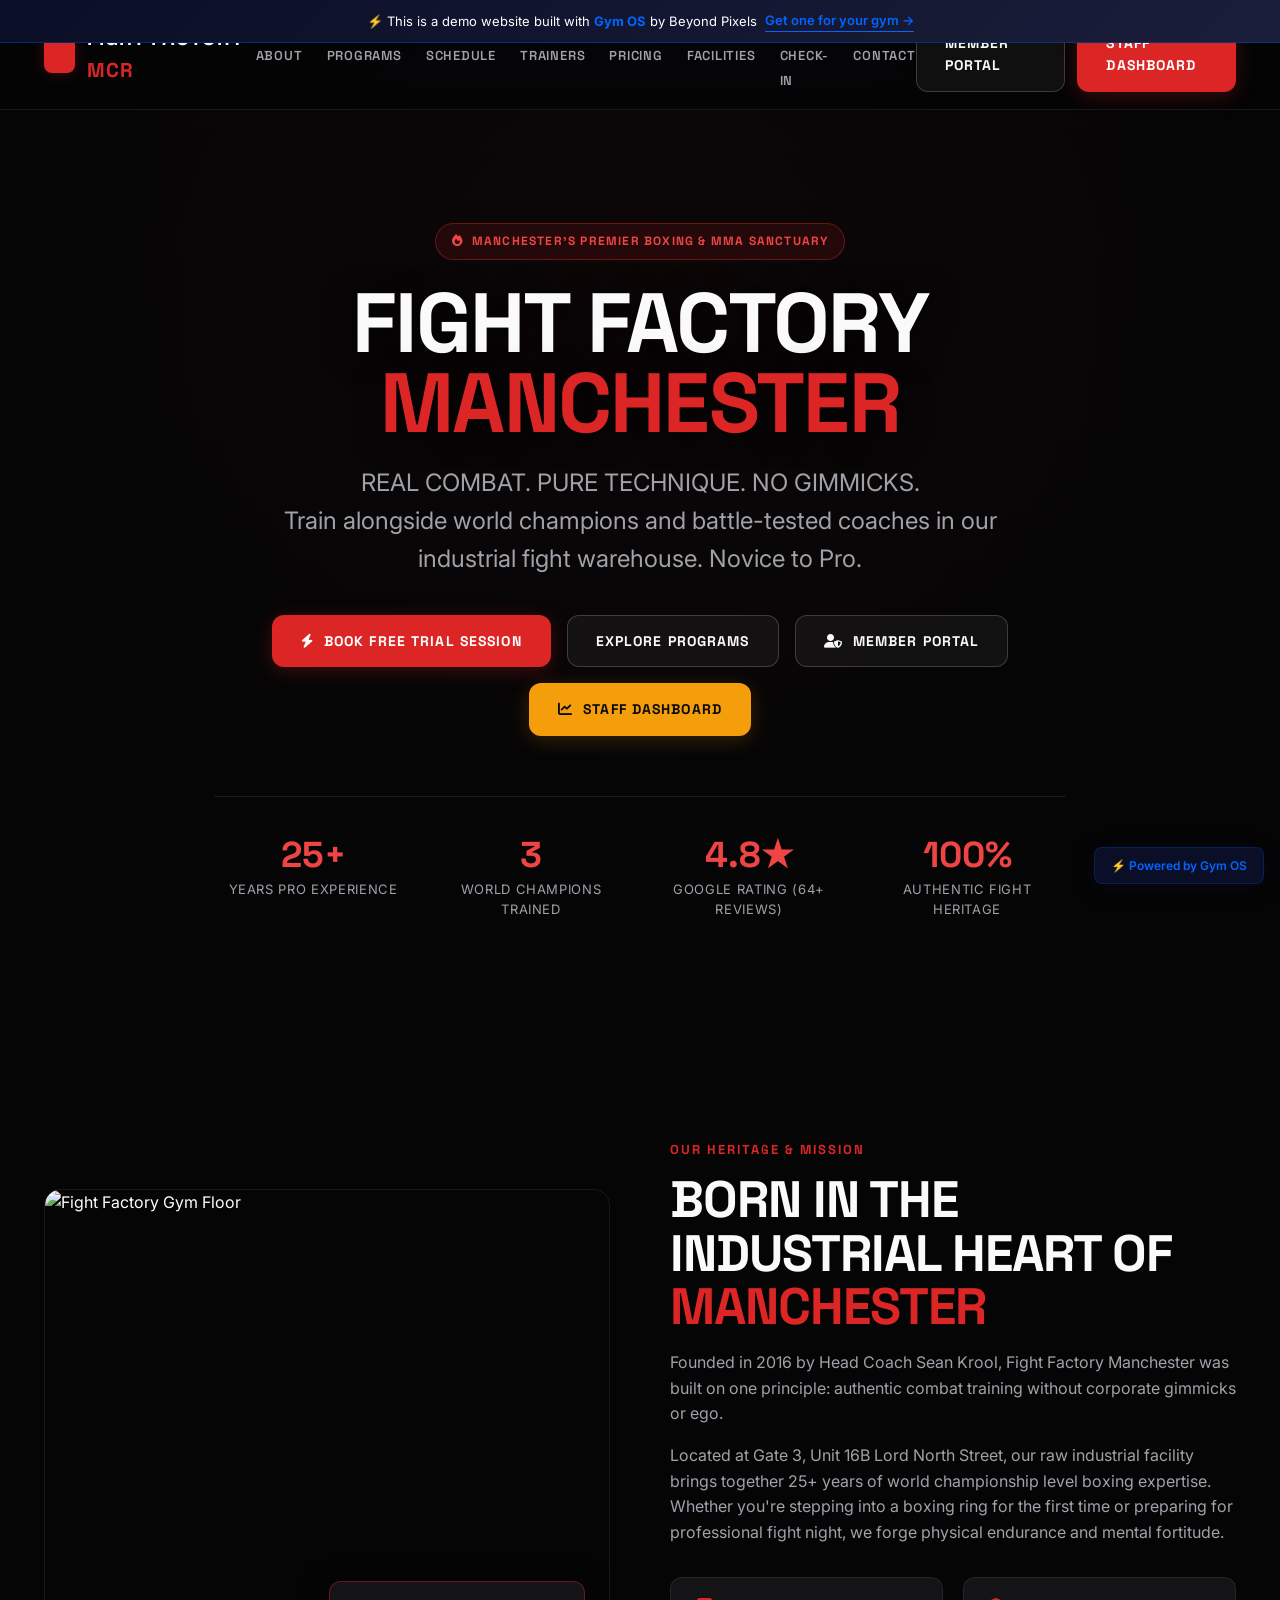
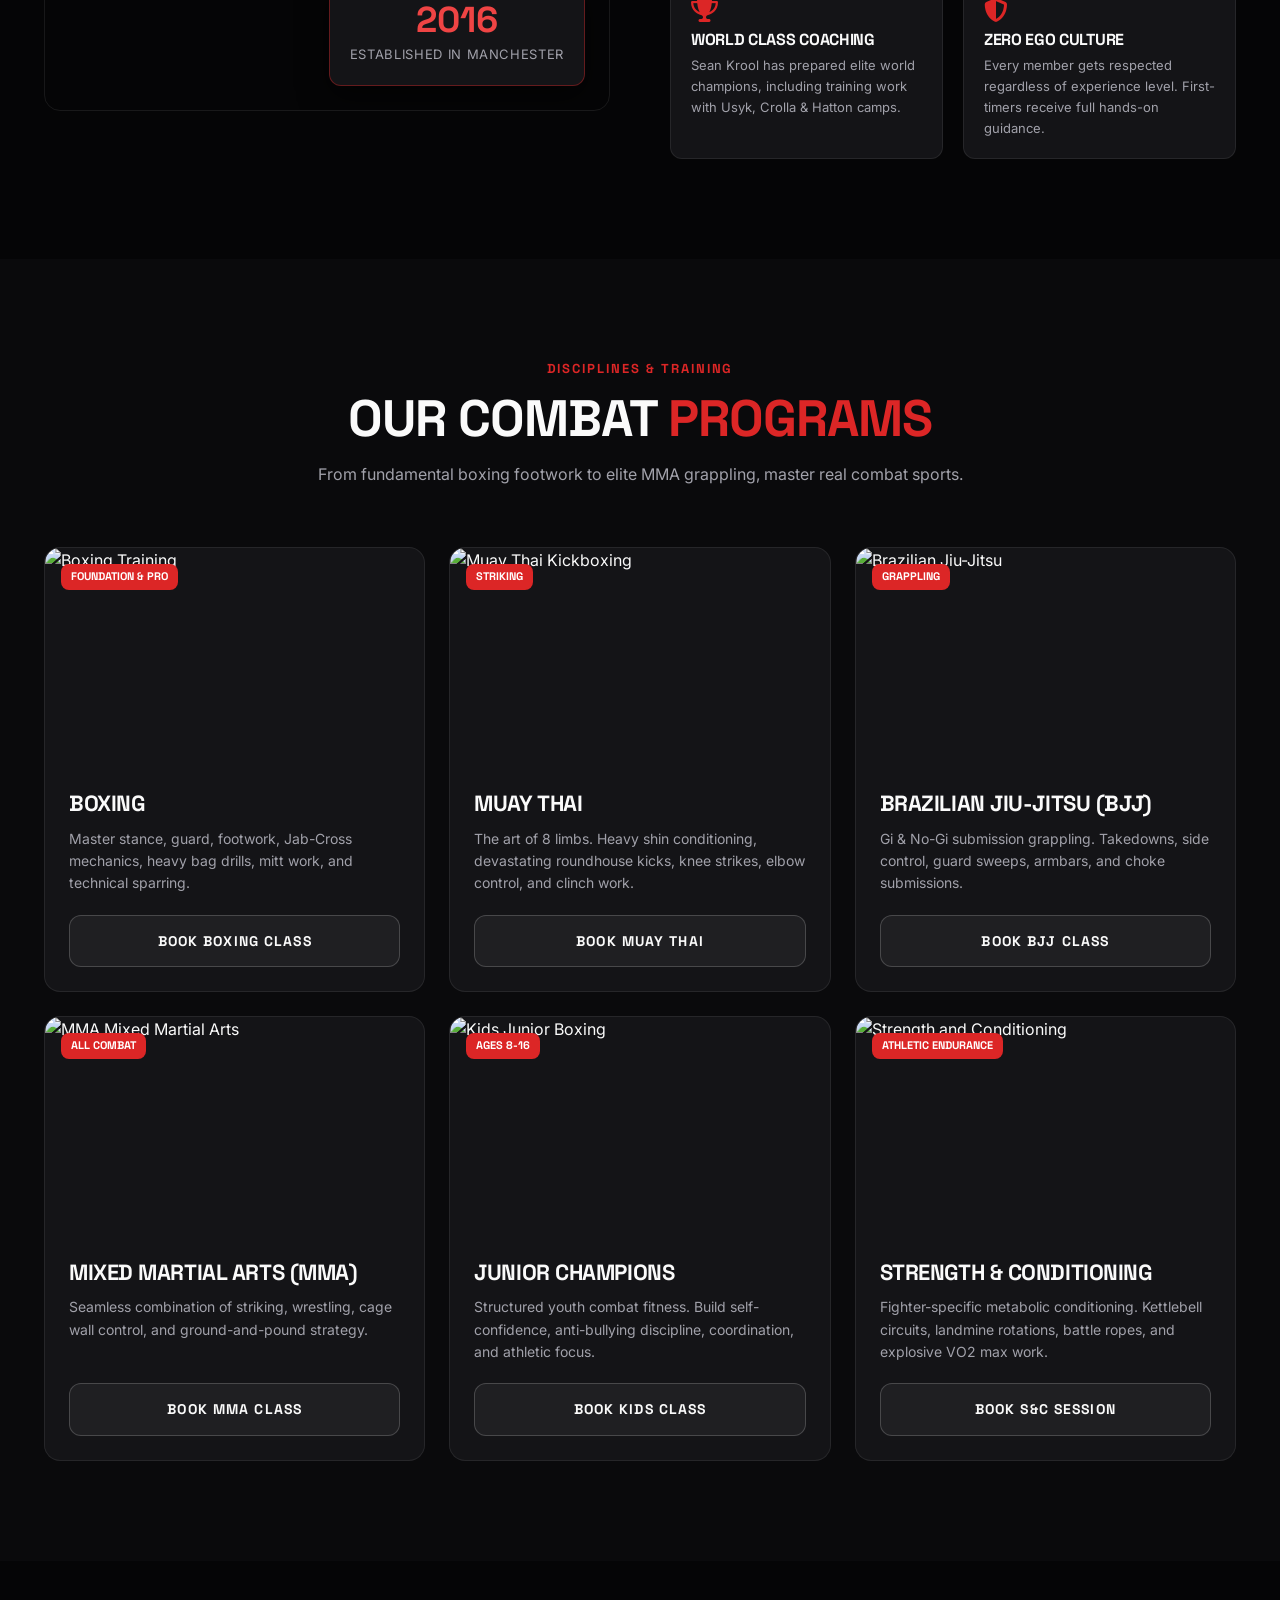
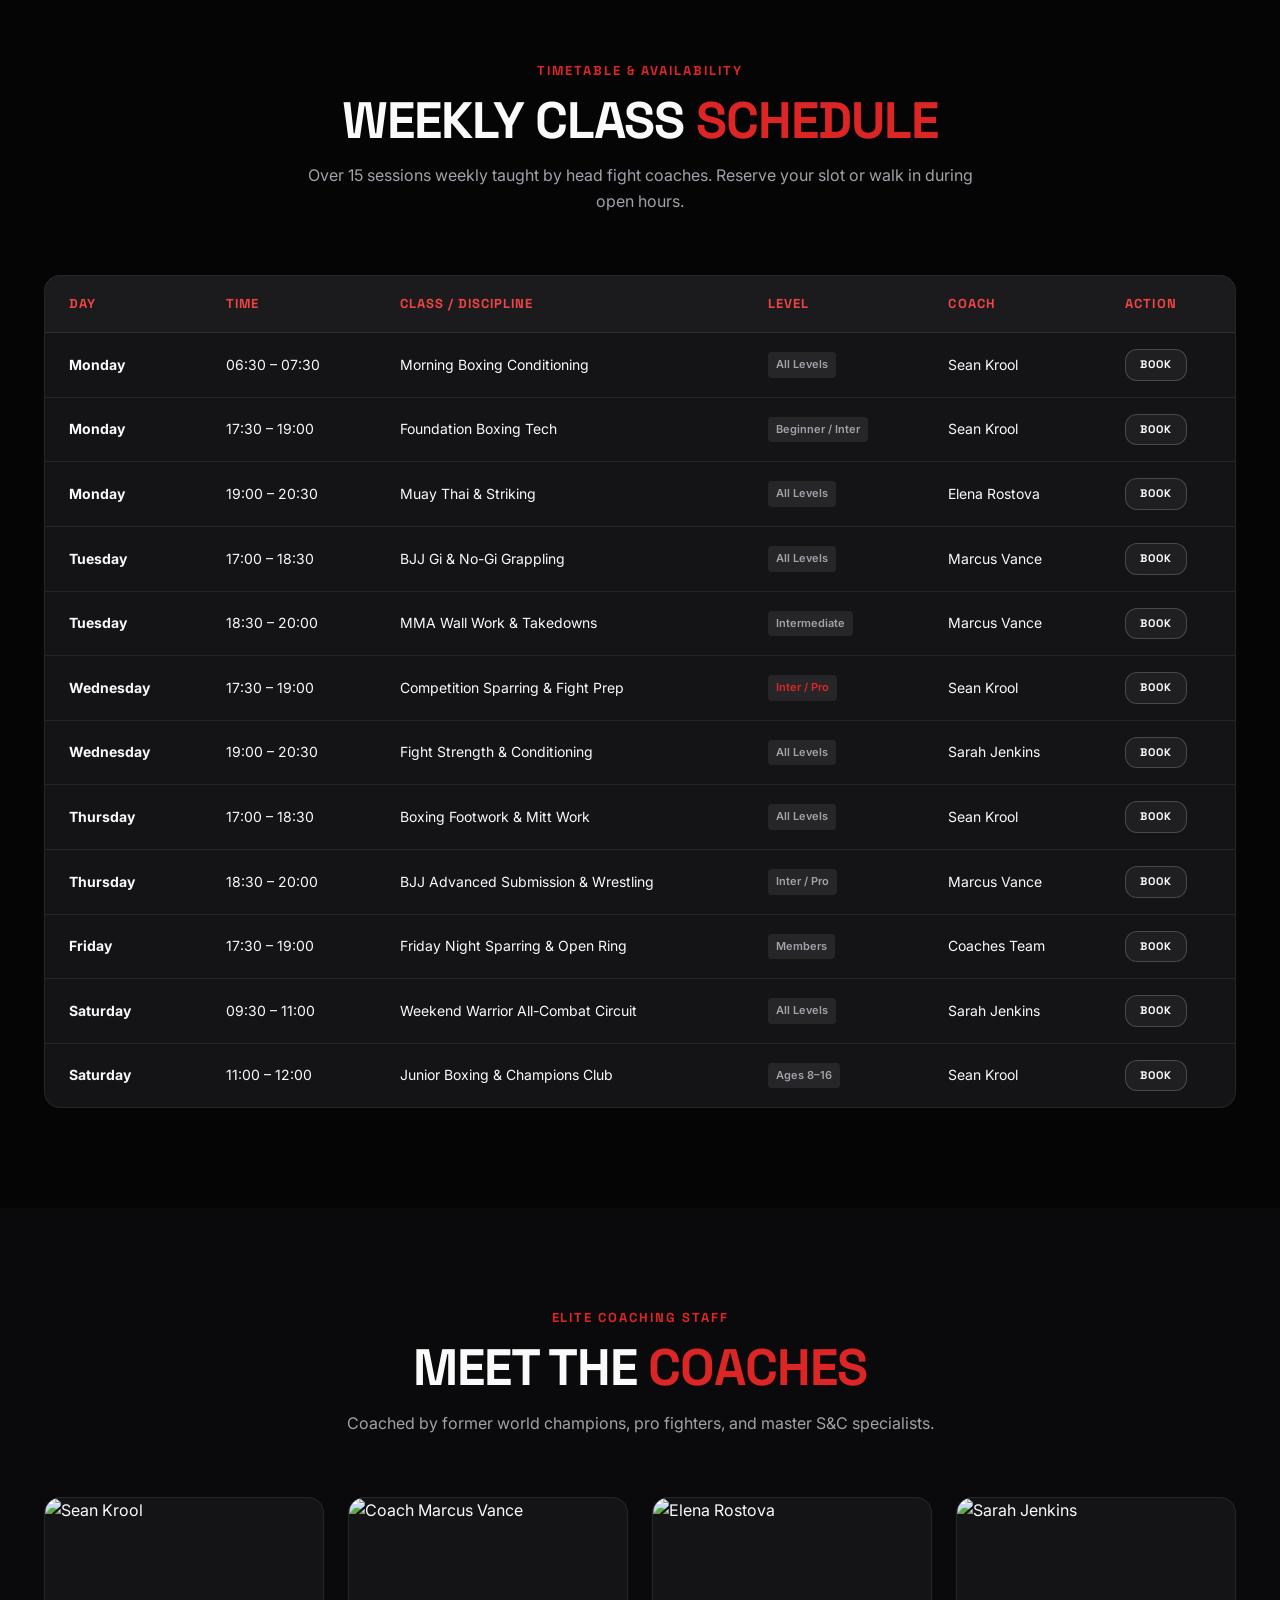
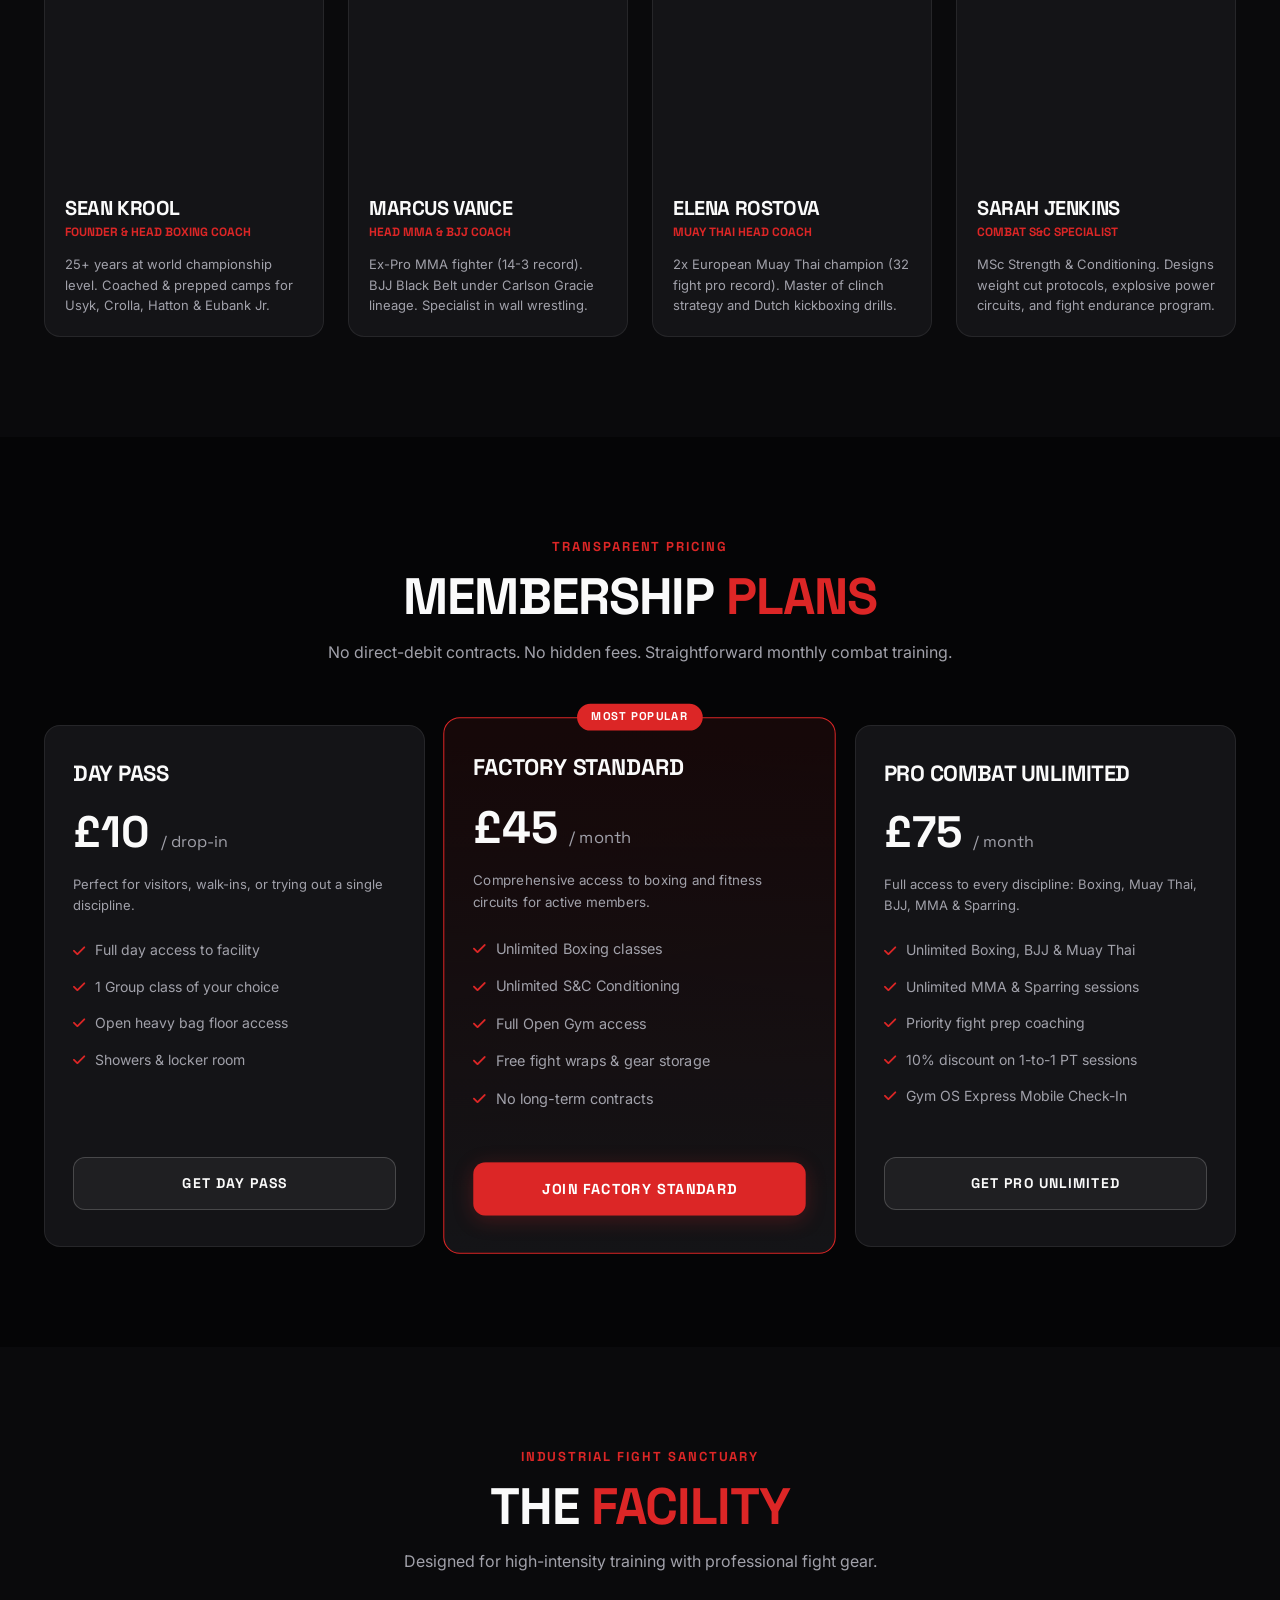
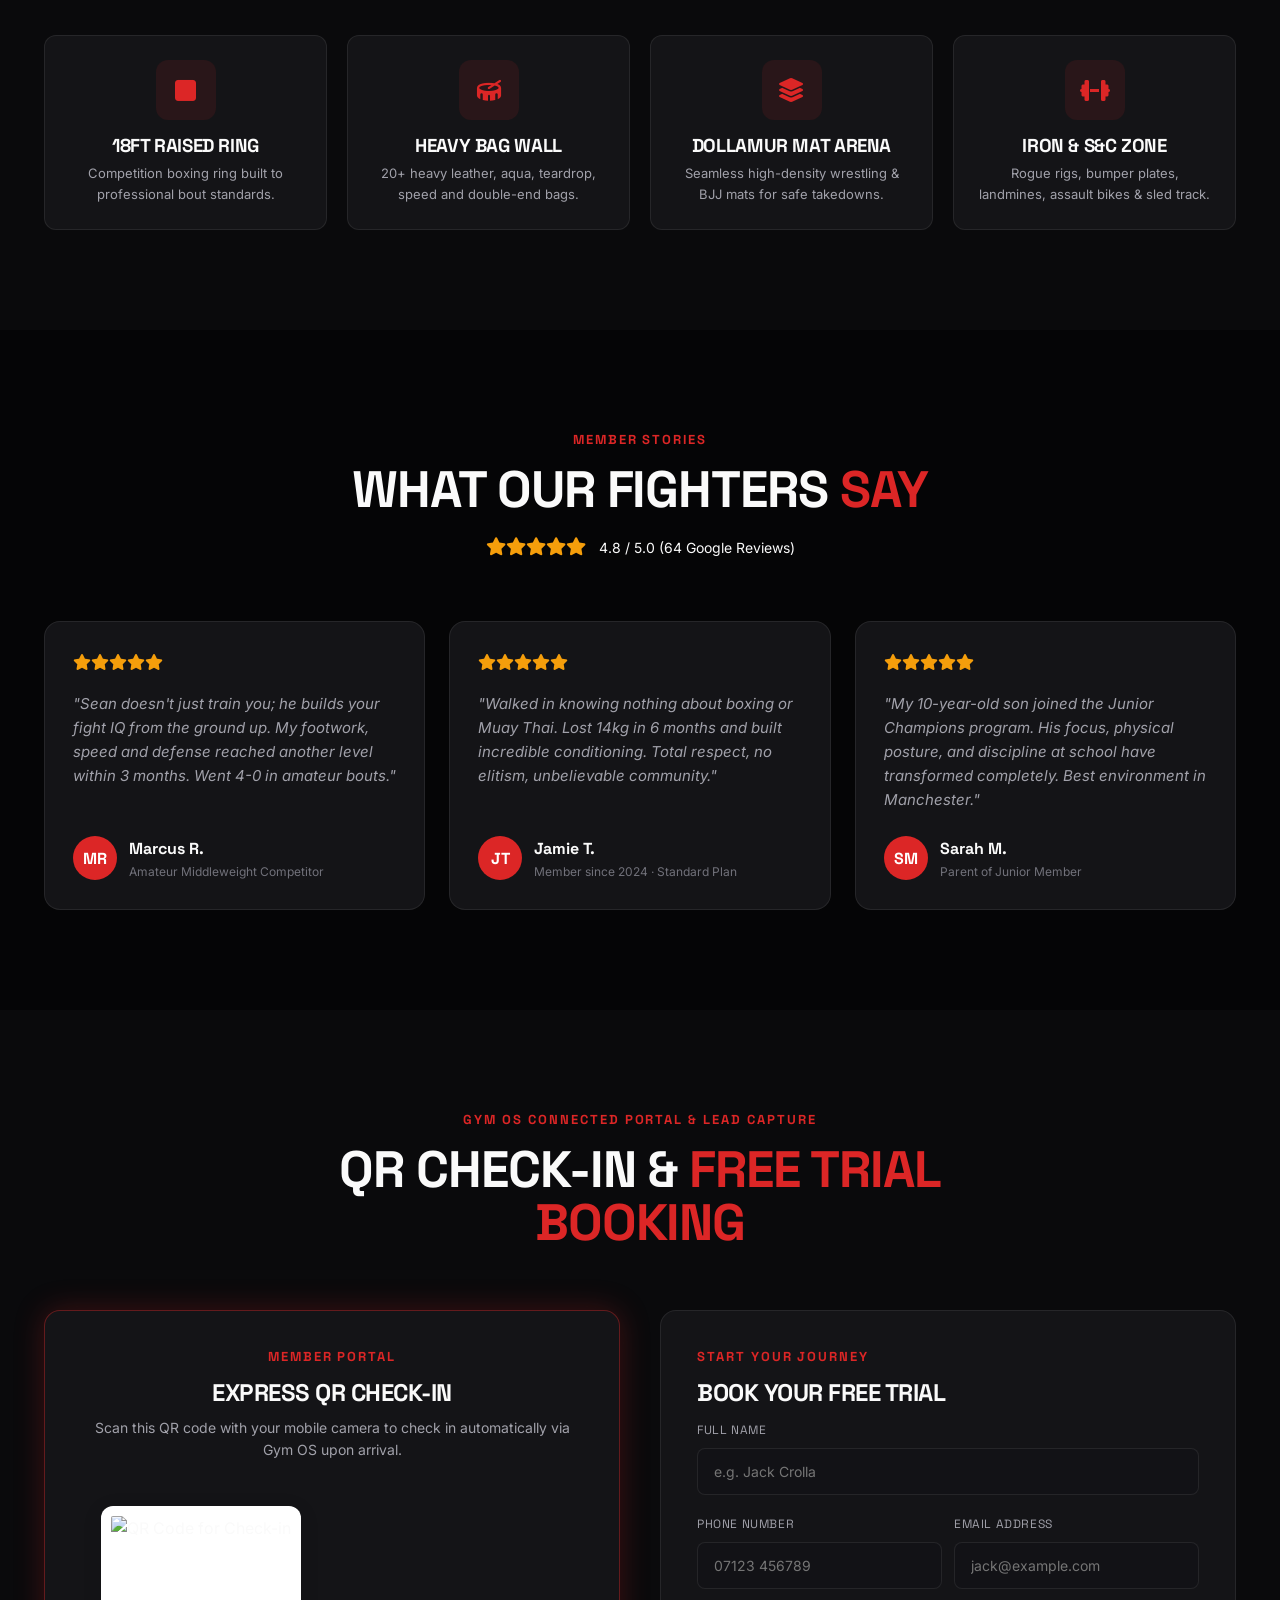
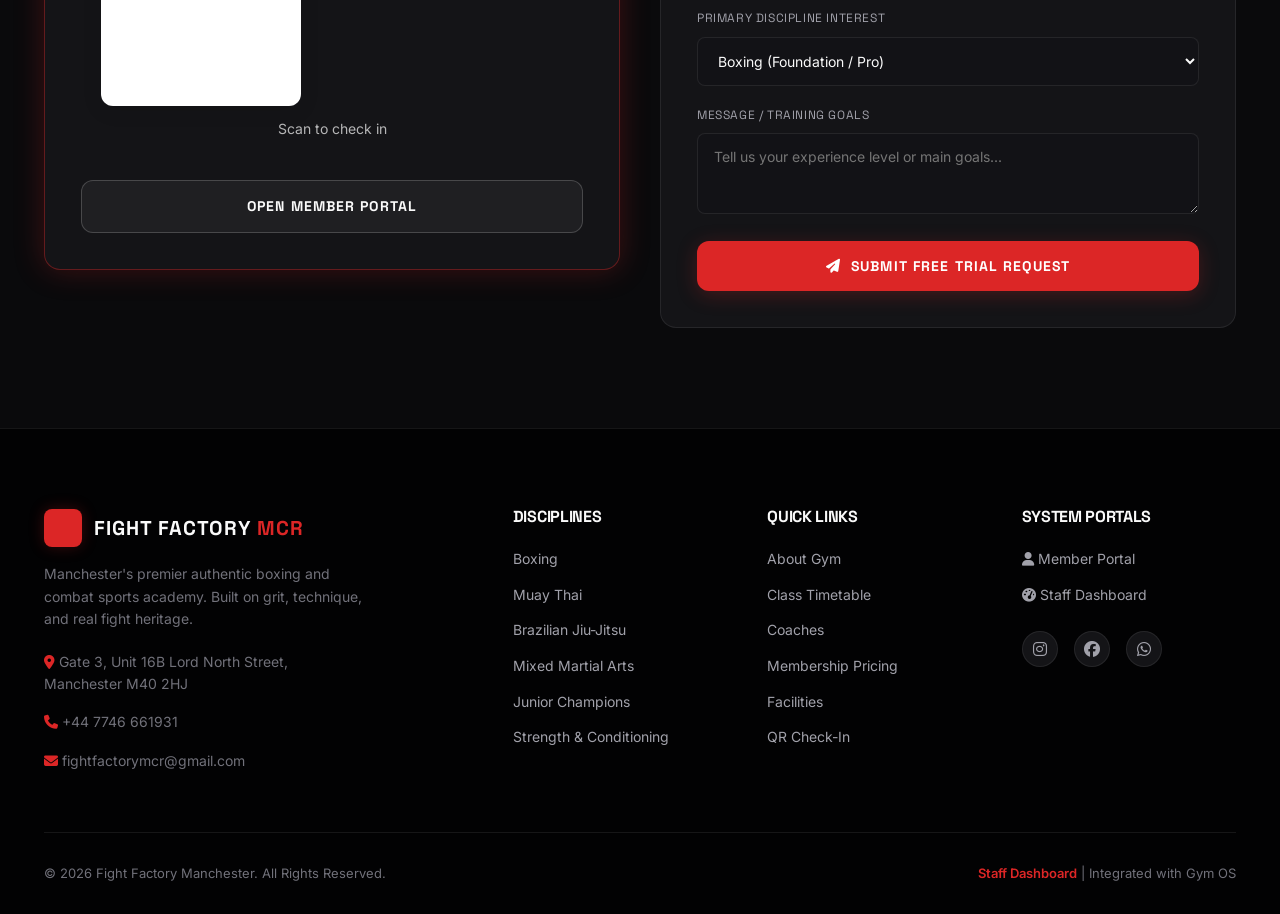
==== commit d15a475a: "fix: point member portal/dashboard to published Gym OS app, upgrade connect script to v2" ====
--- a/index.html
+++ b/index.html
@@ -1582,8 +1582,9 @@
     <!-- GYM OS INTEGRATION SCRIPT -->
     <script>
         window.GymOSConfig = { 
-            gymName: 'Fight Factory Manchester', 
-            isDemo: true 
+            gymName: 'Fight Factory Manchester',
+            isDemo: true,
+            poweredBy: true 
         };
     </script>
     <script src="./gym-os-connect.js"></script>
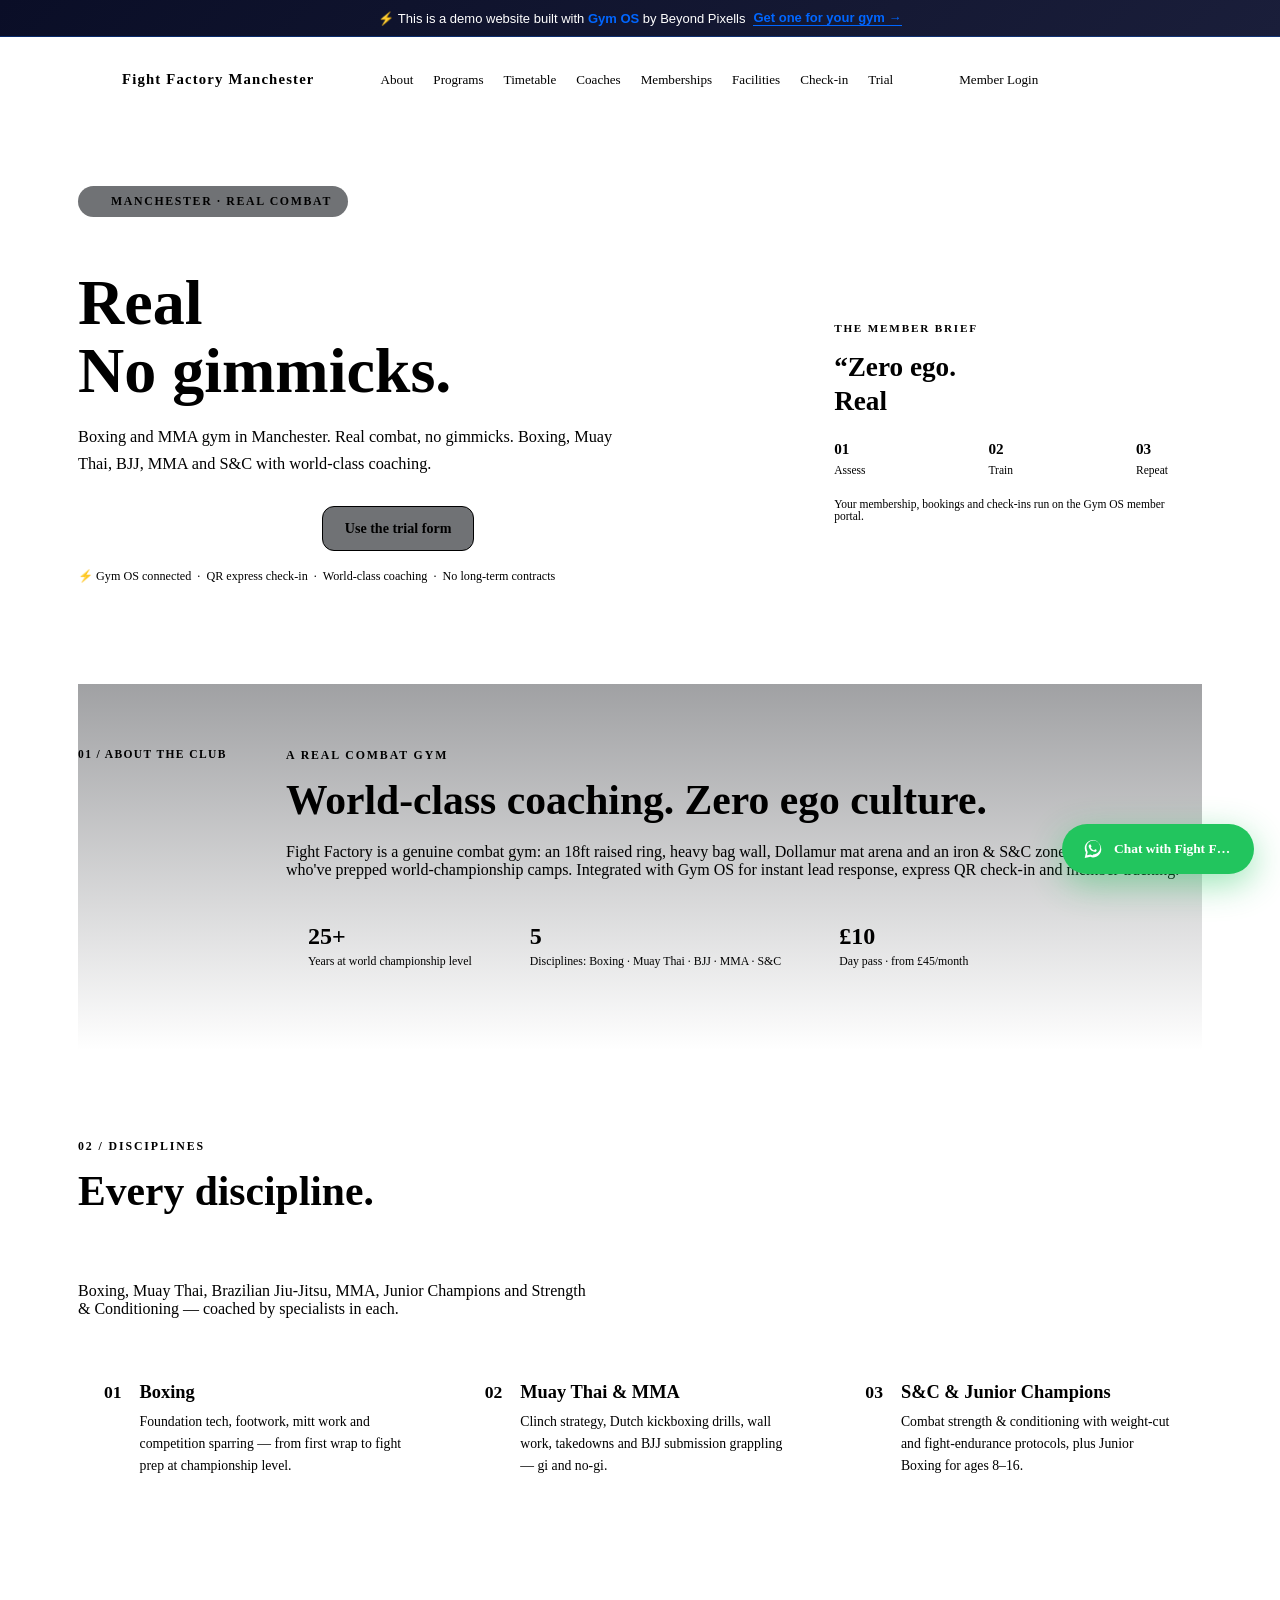
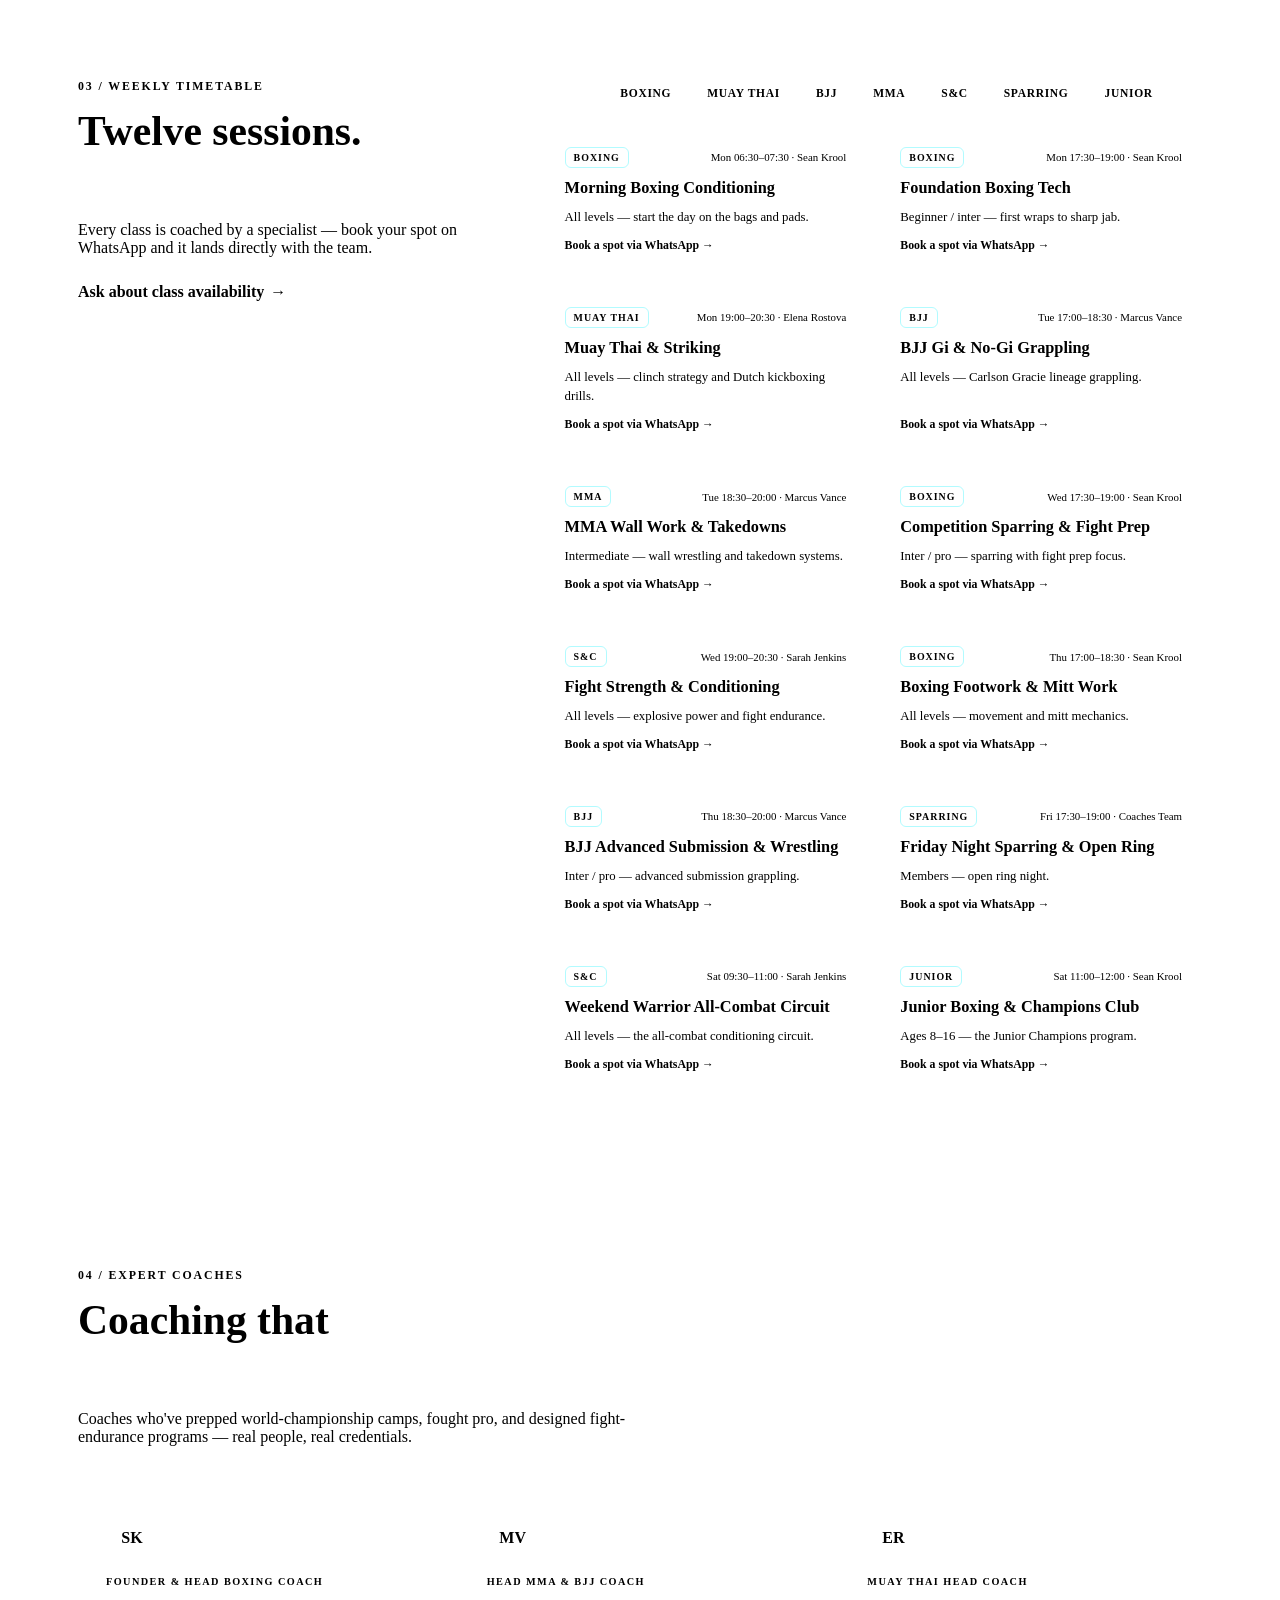
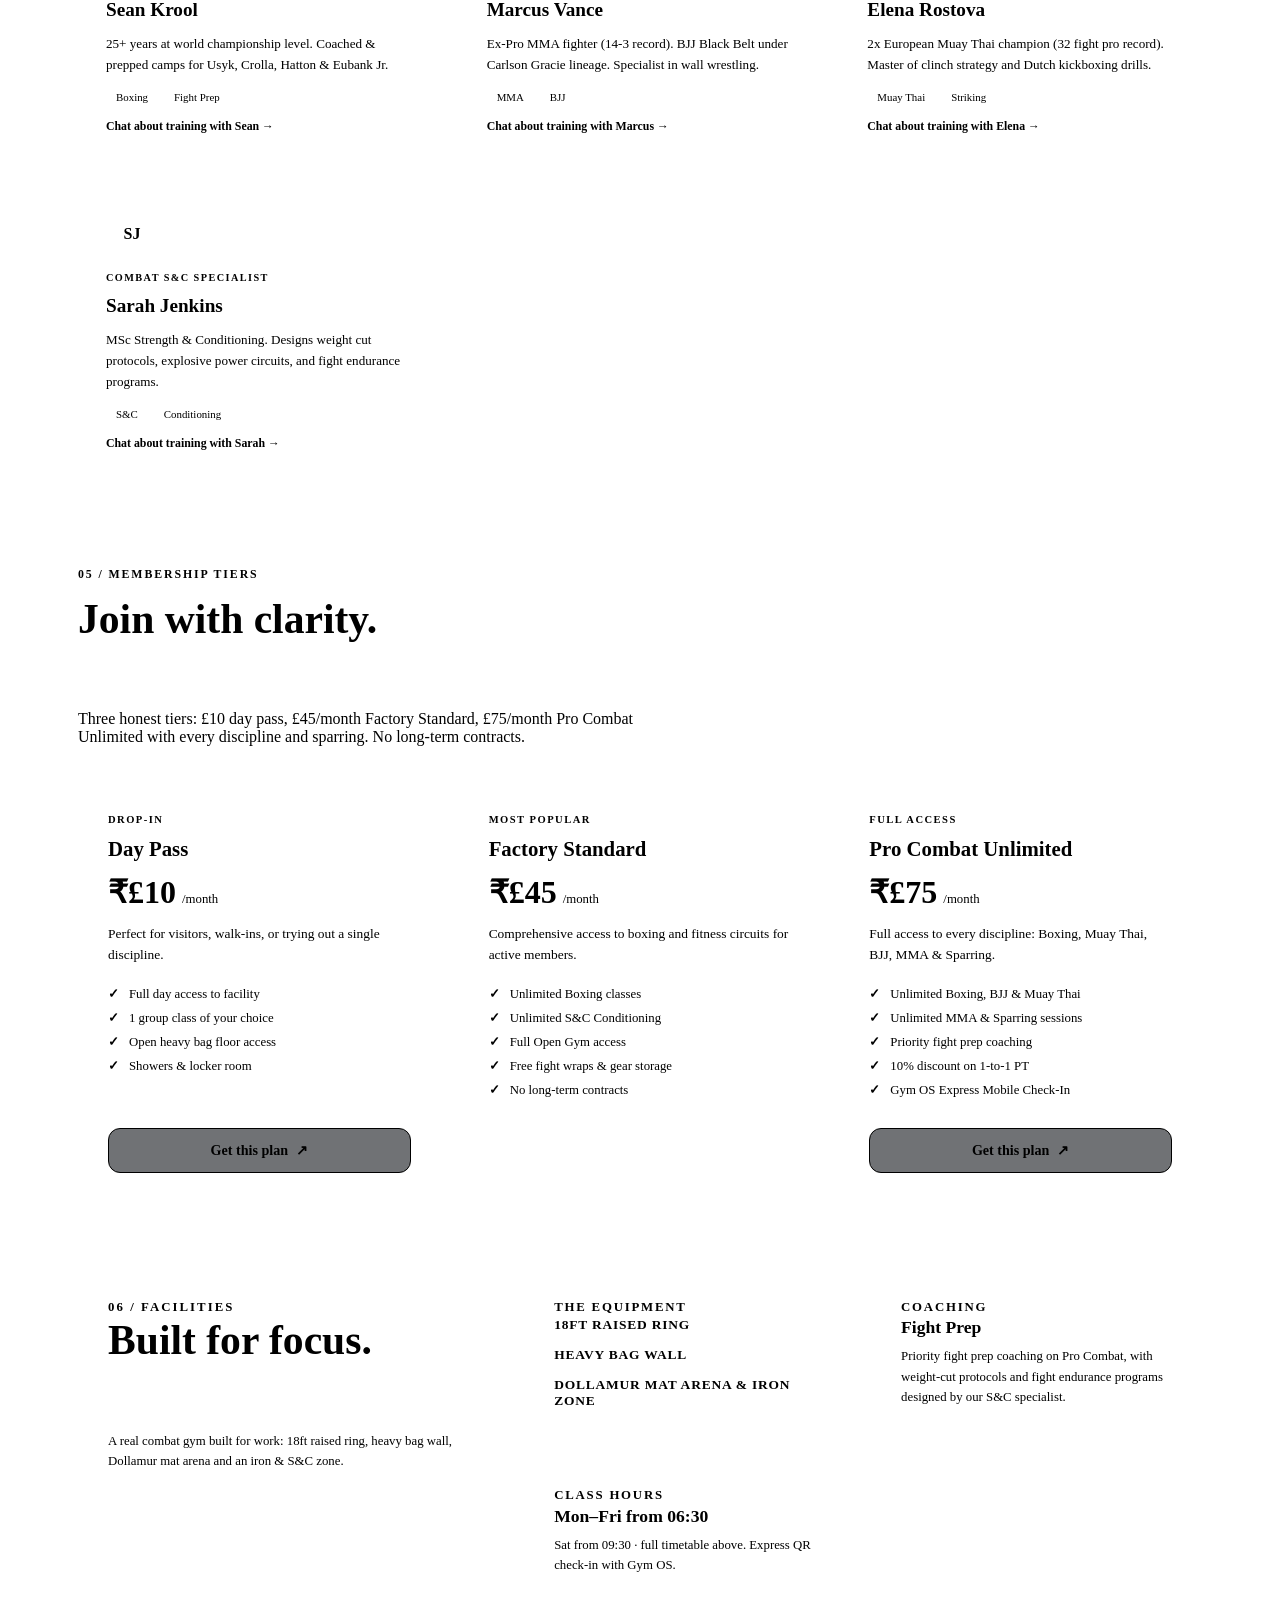
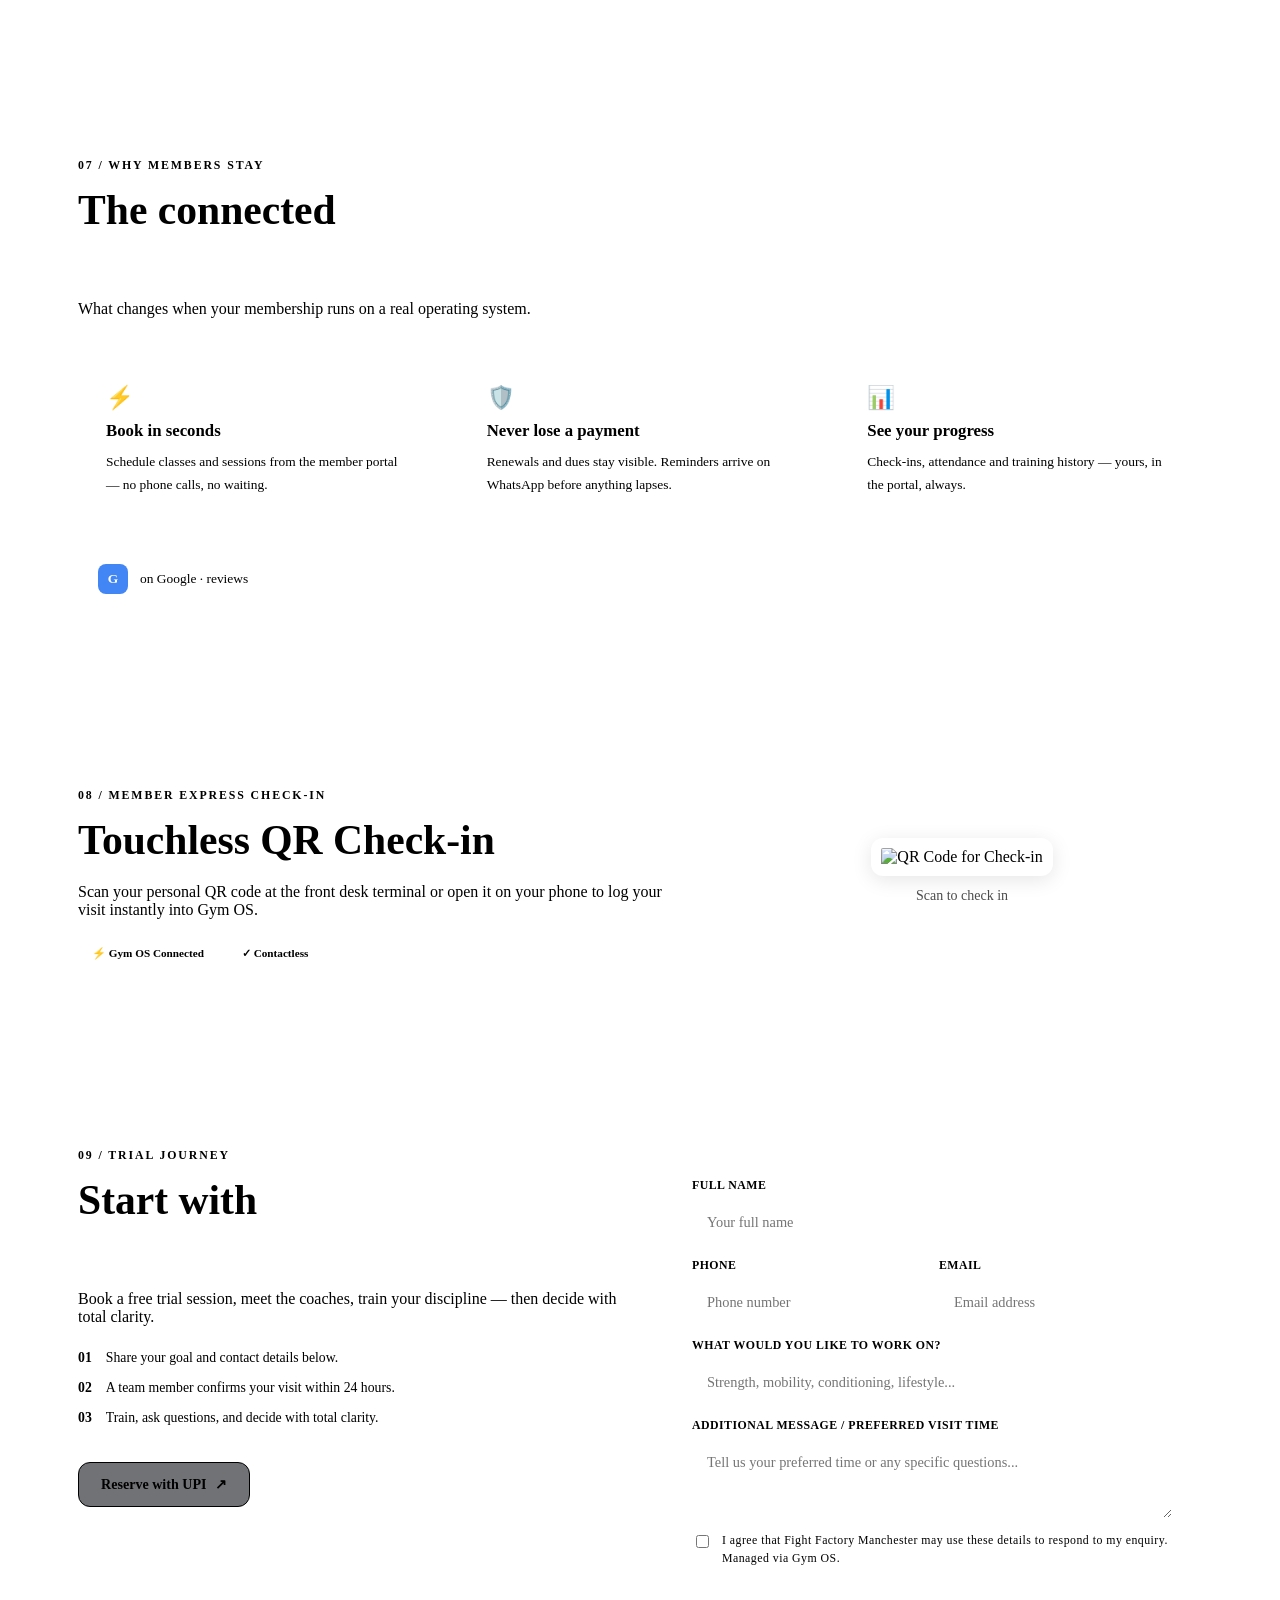
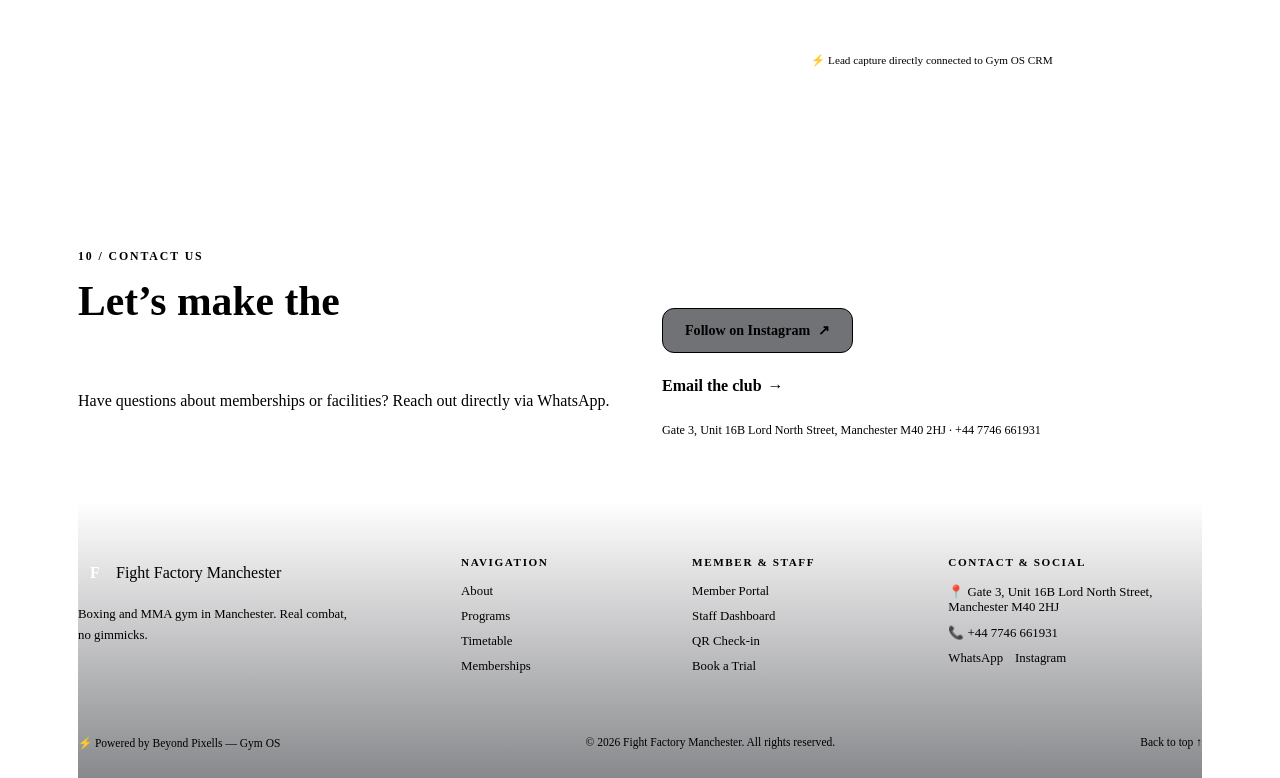
==== commit 2681a3b3: "Fight Factory Manchester rebuilt on canonical template via site factory (client 4/8): real timetable" ====
--- a/index.html
+++ b/index.html
@@ -1,1593 +1,347 @@
-<!DOCTYPE html>
+<!doctype html>
 <html lang="en">
-<head>
-    <meta charset="UTF-8">
-    <meta name="viewport" content="width=device-width, initial-scale=1.0">
-    <title>Fight Factory Manchester — Boxing & MMA Gym | Real Combat. No Gimmicks.</title>
-    <meta name="description" content="Manchester's premier boxing & MMA gym. Founded by Sean Krool (25+ years world championship level). Boxing, Muay Thai, BJJ, MMA & S&C. Gate 3, Unit 16B Lord North St, Manchester.">
-    <meta name="keywords" content="boxing gym manchester, mma gym manchester, muay thai manchester, bjj manchester, fight factory manchester, sean krool, combat sports manchester">
-    <link rel="preconnect" href="https://fonts.googleapis.com">
-    <link rel="preconnect" href="https://fonts.gstatic.com" crossorigin>
-    <link href="https://fonts.googleapis.com/css2?family=Space+Grotesk:wght@400;500;600;700&family=Inter:wght@400;500;600;700&display=swap" rel="stylesheet">
-    <link rel="stylesheet" href="https://cdnjs.cloudflare.com/ajax/libs/font-awesome/6.4.0/css/all.min.css">
-    
-    <style>
-        :root {
-            --bg-deep: #050506;
-            --bg-base: #0A0A0C;
-            --bg-card: #141417;
-            --bg-card-hover: #1C1C20;
-            --bg-input: #121216;
-            --accent: #DC2626;
-            --accent-bright: #EF4444;
-            --accent-glow: rgba(220, 38, 38, 0.25);
-            --gold: #F59E0B;
-            --gold-glow: rgba(245, 158, 11, 0.2);
-            --text-main: #FAFAFA;
-            --text-muted: #A1A1AA;
-            --text-dim: #71717A;
-            --border: rgba(255, 255, 255, 0.08);
-            --border-hover: rgba(255, 255, 255, 0.18);
-            --border-accent: rgba(220, 38, 38, 0.4);
-            --font-heading: 'Space Grotesk', sans-serif;
-            --font-body: 'Inter', sans-serif;
-            --r-sm: 8px;
-            --r-md: 12px;
-            --r-lg: 16px;
-            --r-xl: 24px;
-        }
-
-        * {
-            margin: 0;
-            padding: 0;
-            box-sizing: border-box;
-        }
-
-        html {
-            scroll-behavior: smooth;
-            font-family: var(--font-body);
-            background: var(--bg-deep);
-            color: var(--text-main);
-            overflow-x: hidden;
-        }
-
-        body {
-            line-height: 1.6;
-            -webkit-font-smoothing: antialiased;
-        }
-
-        h1, h2, h3, h4, h5, h6 {
-            font-family: var(--font-heading);
-            text-transform: uppercase;
-            letter-spacing: -0.02em;
-            line-height: 1.05;
-            font-weight: 700;
-        }
-
-        a {
-            color: inherit;
-            text-decoration: none;
-        }
-
-        img {
-            max-width: 100%;
-            display: block;
-            object-fit: cover;
-        }
-
-        .red-text { color: var(--accent); }
-        .gold-text { color: var(--gold); }
-        .muted-text { color: var(--text-muted); }
-
-        .container {
-            max-width: 1240px;
-            margin: 0 auto;
-            padding: 0 24px;
-        }
-
-        section {
-            padding: 100px 0;
-            position: relative;
-        }
-
-        /* Buttons */
-        .btn {
-            display: inline-flex;
-            align-items: center;
-            justify-content: center;
-            gap: 10px;
-            font-family: var(--font-heading);
-            font-weight: 700;
-            font-size: 14px;
-            text-transform: uppercase;
-            letter-spacing: 0.08em;
-            padding: 14px 28px;
-            border-radius: var(--r-md);
-            border: 1px solid transparent;
-            cursor: pointer;
-            transition: all 0.3s cubic-bezier(0.16, 1, 0.3, 1);
-        }
-
-        .btn-primary {
-            background: var(--accent);
-            color: #ffffff;
-            box-shadow: 0 4px 20px var(--accent-glow);
-        }
-
-        .btn-primary:hover {
-            background: var(--accent-bright);
-            transform: translateY(-2px);
-            box-shadow: 0 8px 30px rgba(220, 38, 38, 0.4);
-        }
-
-        .btn-secondary {
-            background: rgba(255, 255, 255, 0.05);
-            color: var(--text-main);
-            border-color: var(--border-hover);
-        }
-
-        .btn-secondary:hover {
-            background: rgba(255, 255, 255, 0.1);
-            border-color: var(--text-main);
-            transform: translateY(-2px);
-        }
-
-        .btn-gold {
-            background: var(--gold);
-            color: #0A0A0C;
-            box-shadow: 0 4px 20px var(--gold-glow);
-        }
-
-        .btn-gold:hover {
-            background: #FBBF24;
-            transform: translateY(-2px);
-        }
-
-        /* Header / Navbar */
-        .navbar {
-            position: fixed;
-            top: 0;
-            left: 0;
-            right: 0;
-            z-index: 1000;
-            background: rgba(5, 5, 6, 0.85);
-            backdrop-filter: blur(16px);
-            -webkit-backdrop-filter: blur(16px);
-            border-bottom: 1px solid var(--border);
-            padding: 16px 0;
-            transition: all 0.3s ease;
-        }
-
-        .nav-container {
-            display: flex;
-            align-items: center;
-            justify-content: space-between;
-        }
-
-        .brand-logo {
-            display: flex;
-            align-items: center;
-            gap: 12px;
-            font-family: var(--font-heading);
-            font-size: 20px;
-            font-weight: 700;
-            letter-spacing: 0.05em;
-        }
-
-        .logo-icon {
-            width: 38px;
-            height: 38px;
-            background: var(--accent);
-            border-radius: var(--r-sm);
-            display: flex;
-            align-items: center;
-            justify-content: center;
-            font-size: 18px;
-            color: #fff;
-            box-shadow: 0 0 15px var(--accent-glow);
-        }
-
-        .nav-menu {
-            display: flex;
-            align-items: center;
-            gap: 24px;
-            list-style: none;
-        }
-
-        .nav-link {
-            font-family: var(--font-heading);
-            font-size: 13px;
-            font-weight: 600;
-            text-transform: uppercase;
-            letter-spacing: 0.06em;
-            color: var(--text-muted);
-            transition: color 0.3s ease;
-        }
-
-        .nav-link:hover {
-            color: var(--accent);
-        }
-
-        .nav-actions {
-            display: flex;
-            align-items: center;
-            gap: 12px;
-        }
-
-        .mobile-toggle {
-            display: none;
-            background: none;
-            border: none;
-            color: var(--text-main);
-            font-size: 24px;
-            cursor: pointer;
-        }
-
-        /* Hero Section */
-        .hero {
-            padding-top: 180px;
-            padding-bottom: 120px;
-            background: radial-gradient(circle at 50% 30%, rgba(220, 38, 38, 0.15) 0%, rgba(5, 5, 6, 0.95) 70%), url('https://images.unsplash.com/photo-1549719386-74dfcbfcfac6?w=1600&q=80') center/cover no-repeat;
-            position: relative;
-            text-align: center;
-            overflow: hidden;
-        }
-
-        .hero::before {
-            content: '';
-            position: absolute;
-            inset: 0;
-            background: linear-gradient(180deg, rgba(5,5,6,0.7) 0%, rgba(5,5,6,0.95) 100%);
-        }
-
-        .hero-content {
-            position: relative;
-            z-index: 2;
-            max-width: 900px;
-            margin: 0 auto;
-        }
-
-        .hero-badge {
-            display: inline-flex;
-            align-items: center;
-            gap: 8px;
-            padding: 8px 16px;
-            background: rgba(220, 38, 38, 0.12);
-            border: 1px solid var(--border-accent);
-            border-radius: 50px;
-            font-family: var(--font-heading);
-            font-size: 12px;
-            font-weight: 700;
-            text-transform: uppercase;
-            letter-spacing: 0.1em;
-            color: var(--accent-bright);
-            margin-bottom: 24px;
-        }
-
-        .hero-title {
-            font-size: clamp(44px, 7vw, 84px);
-            margin-bottom: 20px;
-            line-height: 0.95;
-            text-shadow: 0 4px 30px rgba(0,0,0,0.8);
-        }
-
-        .hero-tagline {
-            font-size: clamp(18px, 2.5vw, 24px);
-            color: var(--text-muted);
-            margin-bottom: 36px;
-            max-width: 760px;
-            margin-left: auto;
-            margin-right: auto;
-            font-weight: 400;
-        }
-
-        .hero-buttons {
-            display: flex;
-            align-items: center;
-            justify-content: center;
-            gap: 16px;
-            flex-wrap: wrap;
-            margin-bottom: 60px;
-        }
-
-        .hero-stats {
-            display: grid;
-            grid-template-columns: repeat(4, 1fr);
-            gap: 20px;
-            border-top: 1px solid var(--border);
-            padding-top: 40px;
-        }
-
-        .stat-item {
-            text-align: center;
-        }
-
-        .stat-number {
-            font-family: var(--font-heading);
-            font-size: 36px;
-            font-weight: 700;
-            color: var(--accent-bright);
-            line-height: 1;
-        }
-
-        .stat-label {
-            font-size: 13px;
-            color: var(--text-muted);
-            text-transform: uppercase;
-            margin-top: 6px;
-            letter-spacing: 0.05em;
-        }
-
-        /* Section Headers */
-        .section-header {
-            text-align: center;
-            max-width: 700px;
-            margin: 0 auto 60px;
-        }
-
-        .section-subtitle {
-            font-family: var(--font-heading);
-            font-size: 13px;
-            font-weight: 700;
-            text-transform: uppercase;
-            letter-spacing: 0.15em;
-            color: var(--accent);
-            margin-bottom: 12px;
-            display: block;
-        }
-
-        .section-title {
-            font-size: clamp(32px, 4vw, 52px);
-            margin-bottom: 16px;
-        }
-
-        .section-desc {
-            color: var(--text-muted);
-            font-size: 16px;
-        }
-
-        /* About Section */
-        .about-grid {
-            display: grid;
-            grid-template-columns: 1fr 1fr;
-            gap: 60px;
-            align-items: center;
-        }
-
-        .about-image-wrapper {
-            position: relative;
-            border-radius: var(--r-lg);
-            overflow: hidden;
-            border: 1px solid var(--border);
-        }
-
-        .about-image-wrapper img {
-            width: 100%;
-            height: 520px;
-            object-fit: cover;
-            filter: grayscale(20%) contrast(110%);
-        }
-
-        .about-experience-badge {
-            position: absolute;
-            bottom: 24px;
-            right: 24px;
-            background: var(--bg-card);
-            border: 1px solid var(--border-accent);
-            padding: 20px;
-            border-radius: var(--r-md);
-            text-align: center;
-            box-shadow: 0 10px 30px rgba(0,0,0,0.6);
-        }
-
-        .about-features {
-            display: grid;
-            grid-template-columns: 1fr 1fr;
-            gap: 20px;
-            margin-top: 32px;
-        }
-
-        .feature-box {
-            background: var(--bg-card);
-            border: 1px solid var(--border);
-            padding: 20px;
-            border-radius: var(--r-md);
-        }
-
-        .feature-box i {
-            font-size: 24px;
-            color: var(--accent);
-            margin-bottom: 10px;
-        }
-
-        .feature-box h4 {
-            font-size: 16px;
-            margin-bottom: 6px;
-        }
-
-        .feature-box p {
-            font-size: 13px;
-            color: var(--text-muted);
-        }
-
-        /* Programs Section */
-        .programs-grid {
-            display: grid;
-            grid-template-columns: repeat(3, 1fr);
-            gap: 24px;
-        }
-
-        .program-card {
-            background: var(--bg-card);
-            border: 1px solid var(--border);
-            border-radius: var(--r-lg);
-            overflow: hidden;
-            transition: all 0.3s ease;
-            display: flex;
-            flex-direction: column;
-        }
-
-        .program-card:hover {
-            border-color: var(--border-accent);
-            transform: translateY(-6px);
-            box-shadow: 0 12px 30px rgba(0,0,0,0.5);
-        }
-
-        .program-img {
-            height: 220px;
-            width: 100%;
-            position: relative;
-        }
-
-        .program-tag {
-            position: absolute;
-            top: 16px;
-            left: 16px;
-            background: var(--accent);
-            color: #fff;
-            font-family: var(--font-heading);
-            font-size: 11px;
-            font-weight: 700;
-            padding: 4px 10px;
-            border-radius: var(--r-sm);
-            text-transform: uppercase;
-        }
-
-        .program-body {
-            padding: 24px;
-            flex: 1;
-            display: flex;
-            flex-direction: column;
-        }
-
-        .program-title {
-            font-size: 22px;
-            margin-bottom: 12px;
-        }
-
-        .program-desc {
-            color: var(--text-muted);
-            font-size: 14px;
-            margin-bottom: 20px;
-            flex: 1;
-        }
-
-        /* Schedule Section */
-        .schedule-table-wrapper {
-            background: var(--bg-card);
-            border: 1px solid var(--border);
-            border-radius: var(--r-lg);
-            overflow-x: auto;
-        }
-
-        .schedule-table {
-            width: 100%;
-            border-collapse: collapse;
-            text-align: left;
-            min-width: 700px;
-        }
-
-        .schedule-table th {
-            background: rgba(255, 255, 255, 0.03);
-            font-family: var(--font-heading);
-            font-size: 13px;
-            text-transform: uppercase;
-            letter-spacing: 0.08em;
-            color: var(--accent-bright);
-            padding: 18px 24px;
-            border-bottom: 1px solid var(--border);
-        }
-
-        .schedule-table td {
-            padding: 16px 24px;
-            border-bottom: 1px solid var(--border);
-            font-size: 14px;
-        }
-
-        .schedule-table tr:last-child td {
-            border-bottom: none;
-        }
-
-        .schedule-table tr:hover td {
-            background: rgba(255, 255, 255, 0.02);
-        }
-
-        .badge-level {
-            display: inline-block;
-            padding: 4px 8px;
-            border-radius: 4px;
-            font-size: 11px;
-            font-weight: 600;
-            background: rgba(255,255,255,0.08);
-            color: var(--text-muted);
-        }
-
-        /* Trainers Section */
-        .trainers-grid {
-            display: grid;
-            grid-template-columns: repeat(4, 1fr);
-            gap: 24px;
-        }
-
-        .trainer-card {
-            background: var(--bg-card);
-            border: 1px solid var(--border);
-            border-radius: var(--r-lg);
-            overflow: hidden;
-            transition: all 0.3s ease;
-        }
-
-        .trainer-card:hover {
-            border-color: var(--border-accent);
-            transform: translateY(-6px);
-        }
-
-        .trainer-img {
-            height: 280px;
-            width: 100%;
-        }
-
-        .trainer-info {
-            padding: 20px;
-        }
-
-        .trainer-name {
-            font-size: 20px;
-            margin-bottom: 4px;
-        }
-
-        .trainer-role {
-            color: var(--accent);
-            font-family: var(--font-heading);
-            font-size: 12px;
-            font-weight: 700;
-            text-transform: uppercase;
-            margin-bottom: 12px;
-        }
-
-        .trainer-bio {
-            font-size: 13px;
-            color: var(--text-muted);
-        }
-
-        /* Membership Plans */
-        .pricing-grid {
-            display: grid;
-            grid-template-columns: repeat(3, 1fr);
-            gap: 24px;
-            align-items: stretch;
-        }
-
-        .pricing-card {
-            background: var(--bg-card);
-            border: 1px solid var(--border);
-            border-radius: var(--r-lg);
-            padding: 36px 28px;
-            display: flex;
-            flex-direction: column;
-            position: relative;
-            transition: all 0.3s ease;
-        }
-
-        .pricing-card.popular {
-            border-color: var(--accent);
-            background: linear-gradient(180deg, rgba(220, 38, 38, 0.08) 0%, var(--bg-card) 100%);
-            transform: scale(1.03);
-        }
-
-        .popular-badge {
-            position: absolute;
-            top: -14px;
-            left: 50%;
-            transform: translateX(-50%);
-            background: var(--accent);
-            color: #fff;
-            font-family: var(--font-heading);
-            font-size: 11px;
-            font-weight: 700;
-            text-transform: uppercase;
-            padding: 4px 14px;
-            border-radius: 50px;
-            letter-spacing: 0.1em;
-        }
-
-        .plan-name {
-            font-size: 22px;
-            margin-bottom: 12px;
-        }
-
-        .plan-price {
-            font-family: var(--font-heading);
-            font-size: 44px;
-            font-weight: 700;
-            color: var(--text-main);
-            margin-bottom: 6px;
-        }
-
-        .plan-price span {
-            font-size: 16px;
-            color: var(--text-muted);
-            font-weight: 400;
-        }
-
-        .plan-features {
-            list-style: none;
-            margin: 24px 0 36px;
-            flex: 1;
-        }
-
-        .plan-features li {
-            display: flex;
-            align-items: center;
-            gap: 10px;
-            font-size: 14px;
-            color: var(--text-muted);
-            margin-bottom: 14px;
-        }
-
-        .plan-features li i {
-            color: var(--accent);
-            font-size: 14px;
-        }
-
-        /* Facilities Section */
-        .facilities-grid {
-            display: grid;
-            grid-template-columns: repeat(4, 1fr);
-            gap: 20px;
-        }
-
-        .facility-card {
-            background: var(--bg-card);
-            border: 1px solid var(--border);
-            border-radius: var(--r-md);
-            padding: 24px;
-            text-align: center;
-        }
-
-        .facility-icon {
-            width: 60px;
-            height: 60px;
-            background: rgba(220, 38, 38, 0.1);
-            border-radius: var(--r-md);
-            display: flex;
-            align-items: center;
-            justify-content: center;
-            margin: 0 auto 16px;
-            font-size: 24px;
-            color: var(--accent);
-        }
-
-        /* Testimonials Section */
-        .testimonials-grid {
-            display: grid;
-            grid-template-columns: repeat(3, 1fr);
-            gap: 24px;
-        }
-
-        .testimonial-card {
-            background: var(--bg-card);
-            border: 1px solid var(--border);
-            border-radius: var(--r-lg);
-            padding: 28px;
-            display: flex;
-            flex-direction: column;
-            justify-content: space-between;
-        }
-
-        .stars {
-            color: var(--gold);
-            margin-bottom: 16px;
-        }
-
-        .testimonial-quote {
-            font-size: 15px;
-            color: var(--text-muted);
-            font-style: italic;
-            margin-bottom: 24px;
-        }
-
-        .author-info {
-            display: flex;
-            align-items: center;
-            gap: 12px;
-        }
-
-        .author-avatar {
-            width: 44px;
-            height: 44px;
-            border-radius: 50%;
-            background: var(--accent);
-            color: #fff;
-            display: flex;
-            align-items: center;
-            justify-content: center;
-            font-family: var(--font-heading);
-            font-weight: 700;
-        }
-
-        .author-name {
-            font-family: var(--font-heading);
-            font-size: 16px;
-            font-weight: 700;
-        }
-
-        .author-role {
-            font-size: 12px;
-            color: var(--text-dim);
-        }
-
-        /* QR Checkin & Contact Layout */
-        .qr-contact-grid {
-            display: grid;
-            grid-template-columns: 1fr 1fr;
-            gap: 40px;
-            align-items: start;
-        }
-
-        .qr-card {
-            background: var(--bg-card);
-            border: 1px solid var(--border-accent);
-            border-radius: var(--r-lg);
-            padding: 36px;
-            text-align: center;
-            box-shadow: 0 0 30px var(--accent-glow);
-        }
-
-        .contact-form-card {
-            background: var(--bg-card);
-            border: 1px solid var(--border);
-            border-radius: var(--r-lg);
-            padding: 36px;
-        }
-
-        .form-group {
-            margin-bottom: 20px;
-        }
-
-        .form-label {
-            display: block;
-            font-family: var(--font-heading);
-            font-size: 12px;
-            text-transform: uppercase;
-            letter-spacing: 0.05em;
-            color: var(--text-muted);
-            margin-bottom: 8px;
-        }
-
-        .form-input, .form-select, .form-textarea {
-            width: 100%;
-            background: var(--bg-input);
-            border: 1px solid var(--border);
-            border-radius: var(--r-sm);
-            padding: 14px 16px;
-            color: var(--text-main);
-            font-family: var(--font-body);
-            font-size: 14px;
-            transition: border-color 0.3s ease;
-        }
-
-        .form-input:focus, .form-select:focus, .form-textarea:focus {
-            outline: none;
-            border-color: var(--accent);
-        }
-
-        /* Footer */
-        .footer {
-            background: #020203;
-            border-top: 1px solid var(--border);
-            padding: 80px 0 30px;
-        }
-
-        .footer-grid {
-            display: grid;
-            grid-template-columns: 2fr 1fr 1fr 1fr;
-            gap: 40px;
-            margin-bottom: 60px;
-        }
-
-        .footer-about p {
-            color: var(--text-dim);
-            font-size: 14px;
-            margin-top: 16px;
-            max-width: 320px;
-        }
-
-        .footer-heading {
-            font-size: 16px;
-            margin-bottom: 20px;
-            color: var(--text-main);
-        }
-
-        .footer-links {
-            list-style: none;
-        }
-
-        .footer-links li {
-            margin-bottom: 10px;
-        }
-
-        .footer-links a {
-            color: var(--text-muted);
-            font-size: 14px;
-            transition: color 0.3s ease;
-        }
-
-        .footer-links a:hover {
-            color: var(--accent);
-        }
-
-        .footer-bottom {
-            border-top: 1px solid var(--border);
-            padding-top: 30px;
-            display: flex;
-            align-items: center;
-            justify-content: space-between;
-            font-size: 13px;
-            color: var(--text-dim);
-        }
-
-        .social-icons {
-            display: flex;
-            gap: 16px;
-        }
-
-        .social-icons a {
-            width: 36px;
-            height: 36px;
-            background: var(--bg-card);
-            border: 1px solid var(--border);
-            border-radius: 50%;
-            display: flex;
-            align-items: center;
-            justify-content: center;
-            color: var(--text-muted);
-            transition: all 0.3s ease;
-        }
-
-        .social-icons a:hover {
-            color: var(--accent);
-            border-color: var(--accent);
-        }
-
-        /* Responsive Media Queries */
-        @media (max-width: 1024px) {
-            .programs-grid, .trainers-grid, .pricing-grid, .testimonials-grid {
-                grid-template-columns: repeat(2, 1fr);
-            }
-            .facilities-grid {
-                grid-template-columns: repeat(2, 1fr);
-            }
-            .about-grid, .qr-contact-grid {
-                grid-template-columns: 1fr;
-            }
-            .footer-grid {
-                grid-template-columns: 1fr 1fr;
-            }
-        }
-
-        @media (max-width: 768px) {
-            .nav-menu {
-                display: none;
-            }
-            .mobile-toggle {
-                display: block;
-            }
-            .hero-stats {
-                grid-template-columns: repeat(2, 1fr);
-            }
-            .programs-grid, .trainers-grid, .pricing-grid, .testimonials-grid, .facilities-grid {
-                grid-template-columns: 1fr;
-            }
-            .pricing-card.popular {
-                transform: none;
-            }
-            .footer-grid {
-                grid-template-columns: 1fr;
-            }
-            .footer-bottom {
-                flex-direction: column;
-                gap: 16px;
-                text-align: center;
-            }
-        }
-    </style>
-</head>
-<body>
-
-    <!-- NAVBAR -->
-    <nav class="navbar">
-        <div class="container nav-container">
-            <a href="#" class="brand-logo">
-                <div class="logo-icon"><i class="fa-solid fa-boxing-glove"></i></div>
-                <span>FIGHT FACTORY <span class="red-text">MCR</span></span>
+  <head>
+    <meta charset="UTF-8" />
+    <meta name="viewport" content="width=device-width, initial-scale=1.0" />
+    <meta name="description" content="Boxing and MMA gym in Manchester. Real combat, no gimmicks. Boxing, Muay Thai, BJJ, MMA and Junior Champions with world-class coaching. Day pass £10, from £45/month." />
+    <title>Fight Factory Manchester | Boxing & MMA Gym — Real Combat. No Gimmicks.</title>
+    <link rel="canonical" href="https://somilsharma2000.github.io/fight-factory-manchester-system/">
+    <meta property="og:type" content="website">
+    <meta property="og:title" content="Fight Factory Manchester — Real Combat. No Gimmicks.">
+    <meta property="og:description" content="Boxing and MMA gym in Manchester: 18ft raised ring, heavy bag wall, Dollamur mat arena. World-class coaching. Free trial session.">
+    <meta property="og:url" content="https://somilsharma2000.github.io/fight-factory-manchester-system/">
+    <meta name="theme-color" content="#08090C">
+    <link rel="preconnect" href="https://fonts.googleapis.com" />
+    <link rel="preconnect" href="https://fonts.gstatic.com" crossorigin />
+    <link href="https://fonts.googleapis.com/css2?family=Space+Grotesk:wght@500;600;700&family=Plus+Jakarta+Sans:wght@400;500;600;700&display=swap" rel="stylesheet" />
+    <!-- Beyond Pixells shared design system (tokens + v2 motion & lighting) -->
+    <link rel="stylesheet" href="https://somilsharma2000.github.io/beyond-pixells/assets/bp-design-system.css">
+    <link rel="stylesheet" href="./styles.css">
+    <script type="application/ld+json">{"@context": "https://schema.org", "@type": "HealthClub", "name": "Fight Factory Manchester", "url": "https://somilsharma2000.github.io/fight-factory-manchester-system/", "description": "Boxing and MMA gym in Manchester. Real combat, no gimmicks.", "telephone": "+44-7746-661931", "priceRange": "£45", "address": {"@type": "PostalAddress", "streetAddress": "Gate 3, Unit 16B Lord North Street", "addressLocality": "Manchester", "postalCode": "M40 2HJ", "addressCountry": "GB"}, "sameAs": ["https://www.instagram.com/fightfactorymcr/", "https://www.facebook.com/p/Fight-Factory-MCR-100072137314331/"], "publisher": {"@type": "Organization", "name": "Beyond Pixells", "url": "https://somilsharma2000.github.io/beyond-pixells/"}}</script>
+  </head>
+  <body class="bp-noise-canvas">
+    <div class="bp-scroll-progress-bar"></div>
+    <div class="site-shell">
+
+      <header class="site-header bp-nav-sticky" id="top">
+        <a class="brand" href="#top" aria-label="Fight Factory Manchester home">
+          <span class="brand-mark">F</span>
+          <span id="brand-name">FIGHT FACTORY</span>
+        </a>
+        <nav class="desktop-nav" aria-label="Main navigation">
+          <a href="#about">About</a>
+          <a href="#training">Programs</a>
+          <a href="#classes">Timetable</a>
+          <a href="#trainers">Coaches</a>
+          <a href="#membership">Memberships</a>
+          <a href="#facilities">Facilities</a>
+          <a href="#qr-checkin">Check-in</a>
+          <a href="#trial">Trial</a>
+        </nav>
+        <div class="header-actions">
+          <a class="member-login-link" data-gymos-login href="#">Member Login</a>
+          <a class="button button-primary bp-magnetic-btn" data-contact="whatsApp" href="#" target="_blank" rel="noopener">WhatsApp us <span>↗</span></a>
+        </div>
+      </header>
+
+      <main>
+        <!-- HERO -->
+        <section id="hero" class="hero section-pad">
+          <div class="eyebrow bp-hero-step" style="--bp-hero-delay:0ms"><span class="dot"></span><span id="location-label">MANCHESTER · REAL COMBAT</span></div>
+          <div class="hero-grid">
+            <div>
+              <h1 class="bp-hero-step" style="--bp-hero-delay:100ms">Real <span class="hl">combat.</span><br />No gimmicks.</h1>
+              <p class="hero-copy bp-hero-step" style="--bp-hero-delay:220ms" id="public-description">Boxing, Muay Thai, BJJ and MMA with world-class coaching — 25+ years at championship level. Free trial session, day pass £10, from £45/month.</p>
+              <div class="hero-actions bp-hero-step" style="--bp-hero-delay:340ms">
+                <a class="button button-primary bp-magnetic-btn" data-contact="whatsApp" href="#" target="_blank" rel="noopener">Book your free trial session <span>↗</span></a>
+                <a class="button button-ghost" href="#trial">Use the trial form</a>
+              </div>
+              <p class="micro-copy bp-hero-step" style="--bp-hero-delay:460ms">⚡ Gym OS connected &nbsp;·&nbsp; QR express check-in &nbsp;·&nbsp; World-class coaching &nbsp;·&nbsp; No long-term contracts</p>
+            </div>
+            <aside class="hero-card bp-hero-step bp-spotlight-card" style="--bp-hero-delay:300ms" aria-label="Fight Factory Manchester philosophy">
+              <p class="card-kicker">THE MEMBER BRIEF</p>
+              <blockquote>“Zero ego.<br />Real <span class="hl">fight craft.”</span></blockquote>
+              <div class="steps">
+                <span><b>01</b>Assess</span>
+                <span><b>02</b>Train</span>
+                <span><b>03</b>Repeat</span>
+              </div>
+              <p class="hero-card-note">Your membership, bookings and check-ins run on the Gym OS member portal.</p>
+            </aside>
+          </div>
+        </section>
+
+        <!-- ABOUT -->
+        <section id="about" class="statement-band">
+          <div class="statement-side">01 / ABOUT THE CLUB</div>
+          <div data-reveal>
+            <p class="eyebrow-text">A REAL COMBAT GYM</p>
+            <h2>World-class coaching. Zero ego culture.</h2>
+            <p>Fight Factory is a genuine combat gym: an 18ft raised ring, heavy bag wall, Dollamur mat arena and an iron & S&C zone — with coaches who've prepped world-championship camps. Integrated with Gym OS for instant lead response, express QR check-in and member tracking.</p>
+            <div class="about-stats-grid">
+              <div class="stat-item bp-spotlight-card"><span class="stat-num">25+</span><span class="stat-label">Years at world championship level</span></div>
+              <div class="stat-item bp-spotlight-card"><span class="stat-num">5</span><span class="stat-label">Disciplines: Boxing · Muay Thai · BJJ · MMA · S&C</span></div>
+              <div class="stat-item bp-spotlight-card"><span class="stat-num">£10</span><span class="stat-label">Day pass · from £45/month</span></div>
+            </div>
+          </div>
+        </section>
+
+        <!-- PROGRAMS -->
+        <section id="training" class="section-pad feature-grid">
+          <div class="feature-intro" data-reveal>
+            <p class="eyebrow-text">02 / DISCIPLINES</p>
+            <h2>Every discipline.<br /><span class="hl">One factory.</span></h2>
+            <p>Boxing, Muay Thai, Brazilian Jiu-Jitsu, MMA, Junior Champions and Strength & Conditioning — coached by specialists in each.</p>
+          </div>
+          <div class="program-grid">
+            <article class="program-card bp-spotlight-card" data-reveal>
+              <p>01</p>
+              <div>
+                <h3>Boxing</h3>
+                <span>Foundation tech, footwork, mitt work and competition sparring — from first wrap to fight prep at championship level.</span>
+              </div>
+            </article>
+            <article class="program-card bp-spotlight-card" data-reveal>
+              <p>02</p>
+              <div>
+                <h3>Muay Thai & MMA</h3>
+                <span>Clinch strategy, Dutch kickboxing drills, wall work, takedowns and BJJ submission grappling — gi and no-gi.</span>
+              </div>
+            </article>
+            <article class="program-card bp-spotlight-card" data-reveal>
+              <p>03</p>
+              <div>
+                <h3>S&C & Junior Champions</h3>
+                <span>Combat strength & conditioning with weight-cut and fight-endurance protocols, plus Junior Boxing for ages 8–16.</span>
+              </div>
+            </article>
+          </div>
+        </section>
+
+        <!-- TIMETABLE (filterable) -->
+        <section id="classes" class="section-pad split-section">
+          <div data-reveal>
+            <p class="eyebrow-text">03 / WEEKLY TIMETABLE</p>
+            <h2>Twelve sessions.<br /><span class="hl">Real coaching.</span></h2>
+            <p>Every class is coached by a specialist — book your spot on WhatsApp and it lands directly with the team.</p>
+            <a href="#trial" class="text-link">Ask about class availability <span>→</span></a>
+          </div>
+          <div class="timetable-wrap" data-reveal>
+            <div class="filter-chips" id="class-filters" role="tablist" aria-label="Filter classes by type"></div>
+            <div class="class-list-grid" id="class-grid"></div>
+          </div>
+        </section>
+
+        <!-- COACHES (config-driven, never invented) -->
+        <section id="trainers" class="section-pad people-section-full">
+          <div class="trainers-header" data-reveal>
+            <p class="eyebrow-text">04 / EXPERT COACHES</p>
+            <h2>Coaching that<br /><span class="hl">stays personal.</span></h2>
+            <p>Coaches who've prepped world-championship camps, fought pro, and designed fight-endurance programs — real people, real credentials.</p>
+          </div>
+          <div class="trainers-grid" id="trainers-grid"></div>
+        </section>
+
+        <!-- MEMBERSHIPS (config-driven ₹ plans) -->
+        <section id="membership" class="membership-wrap">
+          <div class="membership-copy" data-reveal>
+            <p class="eyebrow-text">05 / MEMBERSHIP TIERS</p>
+            <h2>Join with clarity.<br /><span class="hl">Transparent pricing.</span></h2>
+            <p>Three honest tiers: £10 day pass, £45/month Factory Standard, £75/month Pro Combat Unlimited with every discipline and sparring. No long-term contracts.</p>
+          </div>
+          <div class="membership-cards-grid" id="plans-grid"></div>
+        </section>
+
+        <!-- FACILITIES -->
+        <section id="facilities" class="facility-grid-four">
+          <div class="facility-panel lead-panel" data-reveal>
+            <p class="eyebrow-text">06 / FACILITIES</p>
+            <h2>Built for focus.<br /><span class="hl">Crafted for work.</span></h2>
+            <p>A real combat gym built for work: 18ft raised ring, heavy bag wall, Dollamur mat arena and an iron & S&C zone.</p>
+          </div>
+          <div class="facility-panel bp-spotlight-card" data-reveal>
+            <p class="card-kicker">THE EQUIPMENT</p>
+            <div class="equipment-lines">
+              <span>18FT RAISED RING</span>
+              <span>HEAVY BAG WALL</span>
+              <span>DOLLAMUR MAT ARENA &amp; IRON ZONE</span>
+            </div>
+          </div>
+          <div class="facility-panel bp-spotlight-card" data-reveal>
+            <p class="card-kicker">COACHING</p>
+            <h3>Fight Prep</h3>
+            <p>Priority fight prep coaching on Pro Combat, with weight-cut protocols and fight endurance programs designed by our S&C specialist.</p>
+          </div>
+          <div class="facility-panel bp-spotlight-card" data-reveal>
+            <p class="card-kicker">CLASS HOURS</p>
+            <h3>Mon–Fri from 06:30</h3>
+            <p>Sat from 09:30 · full timetable above. Express QR check-in with Gym OS.</p>
+          </div>
+        </section>
+
+        <!-- WHY MEMBERS STAY (honest — feature facts, not invented reviews) -->
+        <section id="testimonials" class="section-pad testimonials-section">
+          <div class="testimonials-header" data-reveal>
+            <p class="eyebrow-text">07 / WHY MEMBERS STAY</p>
+            <h2>The connected<br /><span class="hl">difference.</span></h2>
+            <p>What changes when your membership runs on a real operating system.</p>
+          </div>
+          <div class="testimonials-grid">
+            <article class="testimonial-card bp-spotlight-card" data-reveal>
+              <div class="ico bp-icon-hover">⚡</div>
+              <h3>Book in seconds</h3>
+              <blockquote>Schedule classes and sessions from the member portal — no phone calls, no waiting.</blockquote>
+            </article>
+            <article class="testimonial-card bp-spotlight-card" data-reveal>
+              <div class="ico bp-icon-hover">🛡️</div>
+              <h3>Never lose a payment</h3>
+              <blockquote>Renewals and dues stay visible. Reminders arrive on WhatsApp before anything lapses.</blockquote>
+            </article>
+            <article class="testimonial-card bp-spotlight-card" data-reveal>
+              <div class="ico bp-icon-hover">📊</div>
+              <h3>See your progress</h3>
+              <blockquote>Check-ins, attendance and training history — yours, in the portal, always.</blockquote>
+            </article>
+          </div>
+          <div id="reviews-badge" class="reviews-badge" hidden>
+            <a class="reviews-link" id="reviews-link" href="#" target="_blank" rel="noopener">
+              <span class="g-logo">G</span>
+              <span><b id="reviews-rating"></b> on Google · <span id="reviews-count"></span> reviews</span>
+              <span class="stars" id="reviews-stars"></span>
             </a>
-
-            <ul class="nav-menu" id="navMenu">
-                <li><a href="#about" class="nav-link">About</a></li>
-                <li><a href="#programs" class="nav-link">Programs</a></li>
-                <li><a href="#schedule" class="nav-link">Schedule</a></li>
-                <li><a href="#trainers" class="nav-link">Trainers</a></li>
-                <li><a href="#pricing" class="nav-link">Pricing</a></li>
-                <li><a href="#facilities" class="nav-link">Facilities</a></li>
-                <li><a href="#checkin" class="nav-link">QR Check-In</a></li>
-                <li><a href="#contact" class="nav-link">Contact</a></li>
-            </ul>
-
-            <div class="nav-actions">
-                <a href="./portal/index.html" class="btn btn-secondary" data-gymos-login>Member Portal</a>
-                <a href="./dashboard/index.html" class="btn btn-primary" data-gymos-dashboard>Staff Dashboard</a>
-            </div>
+          </div>
+        </section>
+
+        <!-- QR CHECK-IN -->
+        <section id="qr-checkin" class="section-pad qr-section">
+          <div class="qr-container">
+            <div class="qr-text" data-reveal>
+              <p class="eyebrow-text">08 / MEMBER EXPRESS CHECK-IN</p>
+              <h2>Touchless QR Check-in</h2>
+              <p>Scan your personal QR code at the front desk terminal or open it on your phone to log your visit instantly into Gym OS.</p>
+              <div class="qr-badges">
+                <span class="qr-badge">⚡ Gym OS Connected</span>
+                <span class="qr-badge">✓ Contactless</span>
+              </div>
+            </div>
+            <div class="qr-box-wrap bp-spotlight-card" data-reveal><div data-gymos-qr></div></div>
+          </div>
+        </section>
+
+        <!-- TRIAL + LEAD FORM -->
+        <section id="trial" class="trial-section section-pad">
+          <div data-reveal>
+            <p class="eyebrow-text">09 / TRIAL JOURNEY</p>
+            <h2>Start with<br /><span class="hl">a free trial.</span></h2>
+            <p>Book a free trial session, meet the coaches, train your discipline — then decide with total clarity.</p>
+            <ol class="trial-steps">
+              <li><b>01</b><span>Share your goal and contact details below.</span></li>
+              <li><b>02</b><span>A team member confirms your visit within 24 hours.</span></li>
+              <li><b>03</b><span>Train, ask questions, and decide with total clarity.</span></li>
+            </ol>
+            <div id="upi-trial" class="upi-trial" hidden>
+              <p class="upi-label" id="upi-label"></p>
+              <a class="button button-ghost" id="upi-link" href="#" target="_blank" rel="noopener">Reserve with UPI <span>↗</span></a>
+            </div>
+          </div>
+
+          <form data-gymos-lead class="lead-form bp-spotlight-card" id="trial-form" data-reveal>
+            <input type="hidden" name="interest" value="Trial Visit" />
+            <label>Full name
+              <input name="fullName" required minlength="2" autocomplete="name" placeholder="Your full name" />
+            </label>
+            <div class="form-pair">
+              <label>Phone
+                <input name="phone" type="tel" required inputmode="tel" autocomplete="tel" placeholder="Phone number" />
+              </label>
+              <label>Email
+                <input name="email" type="email" required autocomplete="email" placeholder="Email address" />
+              </label>
+            </div>
+            <label>What would you like to work on?
+              <input name="fitnessGoal" placeholder="Strength, mobility, conditioning, lifestyle..." />
+            </label>
+            <label>Additional message / Preferred visit time
+              <textarea name="message" rows="3" placeholder="Tell us your preferred time or any specific questions..."></textarea>
+            </label>
+            <label class="consent">
+              <input name="consent" type="checkbox" required />
+              <span>I agree that Fight Factory Manchester may use these details to respond to my enquiry. Managed via Gym OS.</span>
+            </label>
+            <button class="button button-primary bp-magnetic-btn form-submit" type="submit">Request a trial <span>↗</span></button>
+            <p class="form-status" role="status" aria-live="polite"></p>
+            <p class="form-managed-note">⚡ Lead capture directly connected to Gym OS CRM</p>
+          </form>
+        </section>
+
+        <!-- CONTACT -->
+        <section id="contact" class="contact-section">
+          <div data-reveal>
+            <p class="eyebrow-text">10 / CONTACT US</p>
+            <h2>Let’s make the<br /><span class="hl">first step easy.</span></h2>
+            <p id="contact-copy">Have questions about memberships or facilities? Reach out directly via WhatsApp.</p>
+          </div>
+          <div class="contact-actions" data-reveal>
+            <a class="button button-primary bp-magnetic-btn" data-contact="whatsApp" href="#" target="_blank" rel="noopener">WhatsApp the club <span>↗</span></a>
+            <a class="button button-ghost" data-contact="instagramUrl" href="#" target="_blank" rel="noopener" hidden>Follow on Instagram <span>↗</span></a>
+            <a class="text-link" data-contact="email" href="#" hidden>Email the club <span>→</span></a>
+            <p class="contact-note" id="contact-note"></p>
+          </div>
+        </section>
+      </main>
+
+      <!-- FOOTER -->
+      <footer class="site-footer">
+        <div class="footer-grid">
+          <div class="footer-brand-col">
+            <a class="brand" href="#top">
+              <span class="brand-mark">F</span>
+              <span id="footer-brand">FIGHT FACTORY</span>
+            </a>
+            <p class="footer-tagline">Boxing and MMA gym in Manchester. Real combat, no gimmicks.</p>
+          </div>
+          <div class="footer-nav-col">
+            <h4>Navigation</h4>
+            <a href="#about">About</a>
+            <a href="#training">Programs</a>
+            <a href="#classes">Timetable</a>
+            <a href="#membership">Memberships</a>
+          </div>
+          <div class="footer-nav-col">
+            <h4>Member &amp; Staff</h4>
+            <a data-gymos-login href="#">Member Portal</a>
+            <a data-gymos-dashboard href="#">Staff Dashboard</a>
+            <a href="#qr-checkin">QR Check-in</a>
+            <a href="#trial">Book a Trial</a>
+          </div>
+          <div class="footer-contact-col">
+            <h4>Contact &amp; Social</h4>
+            <p id="footer-address">📍 Gate 3, Unit 16B Lord North Street, Manchester M40 2HJ</p>
+            <p id="footer-phone">📞 +44 7746 661931</p>
+            <div class="footer-socials">
+              <a data-contact="whatsApp" href="#" target="_blank" rel="noopener">WhatsApp</a>
+              <a data-contact="instagramUrl" href="#" target="_blank" rel="noopener" hidden>Instagram</a>
+            </div>
+          </div>
         </div>
-    </nav>
-
-    <!-- HERO SECTION -->
-    <section class="hero" id="home">
-        <div class="container hero-content">
-            <div class="hero-badge">
-                <i class="fa-solid fa-fire"></i> Manchester's Premier Boxing & MMA Sanctuary
-            </div>
-            <h1 class="hero-title">FIGHT FACTORY <span class="red-text">MANCHESTER</span></h1>
-            <p class="hero-tagline">
-                REAL COMBAT. PURE TECHNIQUE. NO GIMMICKS.<br>
-                Train alongside world champions and battle-tested coaches in our industrial fight warehouse. Novice to Pro.
-            </p>
-
-            <div class="hero-buttons">
-                <a href="#contact" class="btn btn-primary"><i class="fa-solid fa-bolt"></i> Book Free Trial Session</a>
-                <a href="#programs" class="btn btn-secondary">Explore Programs</a>
-                <a href="./portal/index.html" class="btn btn-secondary" data-gymos-login><i class="fa-solid fa-user-shield"></i> Member Portal</a>
-                <a href="./dashboard/index.html" class="btn btn-gold" data-gymos-dashboard><i class="fa-solid fa-chart-line"></i> Staff Dashboard</a>
-            </div>
-
-            <div class="hero-stats">
-                <div class="stat-item">
-                    <div class="stat-number">25+</div>
-                    <div class="stat-label">Years Pro Experience</div>
-                </div>
-                <div class="stat-item">
-                    <div class="stat-number">3</div>
-                    <div class="stat-label">World Champions Trained</div>
-                </div>
-                <div class="stat-item">
-                    <div class="stat-number">4.8★</div>
-                    <div class="stat-label">Google Rating (64+ Reviews)</div>
-                </div>
-                <div class="stat-item">
-                    <div class="stat-number">100%</div>
-                    <div class="stat-label">Authentic Fight Heritage</div>
-                </div>
-            </div>
+        <div class="footer-bottom">
+          <a class="footer-credit" href="https://somilsharma2000.github.io/beyond-pixells/" target="_blank" rel="noopener">⚡ Powered by Beyond Pixells — Gym OS</a>
+          <span>© 2026 Fight Factory Manchester. All rights reserved.</span>
+          <a href="#top">Back to top ↑</a>
         </div>
-    </section>
-
-    <!-- ABOUT SECTION -->
-    <section id="about">
-        <div class="container">
-            <div class="about-grid">
-                <div class="about-image-wrapper">
-                    <img src="https://images.unsplash.com/photo-1549719386-74dfcbfcfac6?w=800&q=80" alt="Fight Factory Gym Floor">
-                    <div class="about-experience-badge">
-                        <div class="stat-number">2016</div>
-                        <div class="stat-label">ESTABLISHED IN MANCHESTER</div>
-                    </div>
-                </div>
-                <div class="about-content">
-                    <span class="section-subtitle">OUR HERITAGE & MISSION</span>
-                    <h2 class="section-title">BORN IN THE INDUSTRIAL HEART OF <span class="red-text">MANCHESTER</span></h2>
-                    <p class="muted-text" style="margin-bottom: 16px;">
-                        Founded in 2016 by Head Coach Sean Krool, Fight Factory Manchester was built on one principle: authentic combat training without corporate gimmicks or ego.
-                    </p>
-                    <p class="muted-text" style="margin-bottom: 24px;">
-                        Located at Gate 3, Unit 16B Lord North Street, our raw industrial facility brings together 25+ years of world championship level boxing expertise. Whether you're stepping into a boxing ring for the first time or preparing for professional fight night, we forge physical endurance and mental fortitude.
-                    </p>
-
-                    <div class="about-features">
-                        <div class="feature-box">
-                            <i class="fa-solid fa-trophy"></i>
-                            <h4>World Class Coaching</h4>
-                            <p>Sean Krool has prepared elite world champions, including training work with Usyk, Crolla & Hatton camps.</p>
-                        </div>
-                        <div class="feature-box">
-                            <i class="fa-solid fa-shield-halved"></i>
-                            <h4>Zero Ego Culture</h4>
-                            <p>Every member gets respected regardless of experience level. First-timers receive full hands-on guidance.</p>
-                        </div>
-                    </div>
-                </div>
-            </div>
-        </div>
-    </section>
-
-    <!-- PROGRAMS SECTION -->
-    <section id="programs" style="background: var(--bg-base);">
-        <div class="container">
-            <div class="section-header">
-                <span class="section-subtitle">DISCIPLINES & TRAINING</span>
-                <h2 class="section-title">OUR COMBAT <span class="red-text">PROGRAMS</span></h2>
-                <p class="section-desc">From fundamental boxing footwork to elite MMA grappling, master real combat sports.</p>
-            </div>
-
-            <div class="programs-grid">
-                <!-- Program 1: Boxing -->
-                <div class="program-card">
-                    <div class="program-img">
-                        <img src="https://images.unsplash.com/photo-1549719386-74dfcbfcfac6?w=600&q=80" alt="Boxing Training">
-                        <span class="program-tag">FOUNDATION & PRO</span>
-                    </div>
-                    <div class="program-body">
-                        <h3 class="program-title">BOXING</h3>
-                        <p class="program-desc">Master stance, guard, footwork, Jab-Cross mechanics, heavy bag drills, mitt work, and technical sparring.</p>
-                        <a href="#contact" class="btn btn-secondary" style="width: 100%;">Book Boxing Class</a>
-                    </div>
-                </div>
-
-                <!-- Program 2: Muay Thai -->
-                <div class="program-card">
-                    <div class="program-img">
-                        <img src="https://images.unsplash.com/photo-1517438476312-10d79c077509?w=600&q=80" alt="Muay Thai Kickboxing">
-                        <span class="program-tag">STRIKING</span>
-                    </div>
-                    <div class="program-body">
-                        <h3 class="program-title">MUAY THAI</h3>
-                        <p class="program-desc">The art of 8 limbs. Heavy shin conditioning, devastating roundhouse kicks, knee strikes, elbow control, and clinch work.</p>
-                        <a href="#contact" class="btn btn-secondary" style="width: 100%;">Book Muay Thai</a>
-                    </div>
-                </div>
-
-                <!-- Program 3: BJJ -->
-                <div class="program-card">
-                    <div class="program-img">
-                        <img src="https://images.unsplash.com/photo-1574680096145-058831f9130c?w=600&q=80" alt="Brazilian Jiu-Jitsu">
-                        <span class="program-tag">GRAPPLING</span>
-                    </div>
-                    <div class="program-body">
-                        <h3 class="program-title">BRAZILIAN JIU-JITSU (BJJ)</h3>
-                        <p class="program-desc">Gi & No-Gi submission grappling. Takedowns, side control, guard sweeps, armbars, and choke submissions.</p>
-                        <a href="#contact" class="btn btn-secondary" style="width: 100%;">Book BJJ Class</a>
-                    </div>
-                </div>
-
-                <!-- Program 4: MMA -->
-                <div class="program-card">
-                    <div class="program-img">
-                        <img src="https://images.unsplash.com/photo-1581009146145-b5ef050c2e1e?w=600&q=80" alt="MMA Mixed Martial Arts">
-                        <span class="program-tag">ALL COMBAT</span>
-                    </div>
-                    <div class="program-body">
-                        <h3 class="program-title">MIXED MARTIAL ARTS (MMA)</h3>
-                        <p class="program-desc">Seamless combination of striking, wrestling, cage wall control, and ground-and-pound strategy.</p>
-                        <a href="#contact" class="btn btn-secondary" style="width: 100%;">Book MMA Class</a>
-                    </div>
-                </div>
-
-                <!-- Program 5: Kids Classes -->
-                <div class="program-card">
-                    <div class="program-img">
-                        <img src="https://images.unsplash.com/photo-1551966775-a4ddc8df057b?w=600&q=80" alt="Kids Junior Boxing">
-                        <span class="program-tag">AGES 8-16</span>
-                    </div>
-                    <div class="program-body">
-                        <h3 class="program-title">JUNIOR CHAMPIONS</h3>
-                        <p class="program-desc">Structured youth combat fitness. Build self-confidence, anti-bullying discipline, coordination, and athletic focus.</p>
-                        <a href="#contact" class="btn btn-secondary" style="width: 100%;">Book Kids Class</a>
-                    </div>
-                </div>
-
-                <!-- Program 6: Strength & Conditioning -->
-                <div class="program-card">
-                    <div class="program-img">
-                        <img src="https://images.unsplash.com/photo-1534438327276-14e5300c3a48?w=600&q=80" alt="Strength and Conditioning">
-                        <span class="program-tag">ATHLETIC ENDURANCE</span>
-                    </div>
-                    <div class="program-body">
-                        <h3 class="program-title">STRENGTH & CONDITIONING</h3>
-                        <p class="program-desc">Fighter-specific metabolic conditioning. Kettlebell circuits, landmine rotations, battle ropes, and explosive VO2 max work.</p>
-                        <a href="#contact" class="btn btn-secondary" style="width: 100%;">Book S&C Session</a>
-                    </div>
-                </div>
-            </div>
-        </div>
-    </section>
-
-    <!-- CLASS SCHEDULE SECTION -->
-    <section id="schedule">
-        <div class="container">
-            <div class="section-header">
-                <span class="section-subtitle">TIMETABLE & AVAILABILITY</span>
-                <h2 class="section-title">WEEKLY CLASS <span class="red-text">SCHEDULE</span></h2>
-                <p class="section-desc">Over 15 sessions weekly taught by head fight coaches. Reserve your slot or walk in during open hours.</p>
-            </div>
-
-            <div class="schedule-table-wrapper">
-                <table class="schedule-table">
-                    <thead>
-                        <tr>
-                            <th>Day</th>
-                            <th>Time</th>
-                            <th>Class / Discipline</th>
-                            <th>Level</th>
-                            <th>Coach</th>
-                            <th>Action</th>
-                        </tr>
-                    </thead>
-                    <tbody>
-                        <tr>
-                            <td><strong>Monday</strong></td>
-                            <td>06:30 – 07:30</td>
-                            <td>Morning Boxing Conditioning</td>
-                            <td><span class="badge-level">All Levels</span></td>
-                            <td>Sean Krool</td>
-                            <td><a href="#contact" class="btn btn-secondary" style="padding: 6px 14px; font-size: 11px;">Book</a></td>
-                        </tr>
-                        <tr>
-                            <td><strong>Monday</strong></td>
-                            <td>17:30 – 19:00</td>
-                            <td>Foundation Boxing Tech</td>
-                            <td><span class="badge-level">Beginner / Inter</span></td>
-                            <td>Sean Krool</td>
-                            <td><a href="#contact" class="btn btn-secondary" style="padding: 6px 14px; font-size: 11px;">Book</a></td>
-                        </tr>
-                        <tr>
-                            <td><strong>Monday</strong></td>
-                            <td>19:00 – 20:30</td>
-                            <td>Muay Thai & Striking</td>
-                            <td><span class="badge-level">All Levels</span></td>
-                            <td>Elena Rostova</td>
-                            <td><a href="#contact" class="btn btn-secondary" style="padding: 6px 14px; font-size: 11px;">Book</a></td>
-                        </tr>
-                        <tr>
-                            <td><strong>Tuesday</strong></td>
-                            <td>17:00 – 18:30</td>
-                            <td>BJJ Gi & No-Gi Grappling</td>
-                            <td><span class="badge-level">All Levels</span></td>
-                            <td>Marcus Vance</td>
-                            <td><a href="#contact" class="btn btn-secondary" style="padding: 6px 14px; font-size: 11px;">Book</a></td>
-                        </tr>
-                        <tr>
-                            <td><strong>Tuesday</strong></td>
-                            <td>18:30 – 20:00</td>
-                            <td>MMA Wall Work & Takedowns</td>
-                            <td><span class="badge-level">Intermediate</span></td>
-                            <td>Marcus Vance</td>
-                            <td><a href="#contact" class="btn btn-secondary" style="padding: 6px 14px; font-size: 11px;">Book</a></td>
-                        </tr>
-                        <tr>
-                            <td><strong>Wednesday</strong></td>
-                            <td>17:30 – 19:00</td>
-                            <td>Competition Sparring & Fight Prep</td>
-                            <td><span class="badge-level" style="color:var(--accent);">Inter / Pro</span></td>
-                            <td>Sean Krool</td>
-                            <td><a href="#contact" class="btn btn-secondary" style="padding: 6px 14px; font-size: 11px;">Book</a></td>
-                        </tr>
-                        <tr>
-                            <td><strong>Wednesday</strong></td>
-                            <td>19:00 – 20:30</td>
-                            <td>Fight Strength & Conditioning</td>
-                            <td><span class="badge-level">All Levels</span></td>
-                            <td>Sarah Jenkins</td>
-                            <td><a href="#contact" class="btn btn-secondary" style="padding: 6px 14px; font-size: 11px;">Book</a></td>
-                        </tr>
-                        <tr>
-                            <td><strong>Thursday</strong></td>
-                            <td>17:00 – 18:30</td>
-                            <td>Boxing Footwork & Mitt Work</td>
-                            <td><span class="badge-level">All Levels</span></td>
-                            <td>Sean Krool</td>
-                            <td><a href="#contact" class="btn btn-secondary" style="padding: 6px 14px; font-size: 11px;">Book</a></td>
-                        </tr>
-                        <tr>
-                            <td><strong>Thursday</strong></td>
-                            <td>18:30 – 20:00</td>
-                            <td>BJJ Advanced Submission & Wrestling</td>
-                            <td><span class="badge-level">Inter / Pro</span></td>
-                            <td>Marcus Vance</td>
-                            <td><a href="#contact" class="btn btn-secondary" style="padding: 6px 14px; font-size: 11px;">Book</a></td>
-                        </tr>
-                        <tr>
-                            <td><strong>Friday</strong></td>
-                            <td>17:30 – 19:00</td>
-                            <td>Friday Night Sparring & Open Ring</td>
-                            <td><span class="badge-level">Members</span></td>
-                            <td>Coaches Team</td>
-                            <td><a href="#contact" class="btn btn-secondary" style="padding: 6px 14px; font-size: 11px;">Book</a></td>
-                        </tr>
-                        <tr>
-                            <td><strong>Saturday</strong></td>
-                            <td>09:30 – 11:00</td>
-                            <td>Weekend Warrior All-Combat Circuit</td>
-                            <td><span class="badge-level">All Levels</span></td>
-                            <td>Sarah Jenkins</td>
-                            <td><a href="#contact" class="btn btn-secondary" style="padding: 6px 14px; font-size: 11px;">Book</a></td>
-                        </tr>
-                        <tr>
-                            <td><strong>Saturday</strong></td>
-                            <td>11:00 – 12:00</td>
-                            <td>Junior Boxing & Champions Club</td>
-                            <td><span class="badge-level">Ages 8–16</span></td>
-                            <td>Sean Krool</td>
-                            <td><a href="#contact" class="btn btn-secondary" style="padding: 6px 14px; font-size: 11px;">Book</a></td>
-                        </tr>
-                    </tbody>
-                </table>
-            </div>
-        </div>
-    </section>
-
-    <!-- TRAINERS SECTION -->
-    <section id="trainers" style="background: var(--bg-base);">
-        <div class="container">
-            <div class="section-header">
-                <span class="section-subtitle">ELITE COACHING STAFF</span>
-                <h2 class="section-title">MEET THE <span class="red-text">COACHES</span></h2>
-                <p class="section-desc">Coached by former world champions, pro fighters, and master S&C specialists.</p>
-            </div>
-
-            <div class="trainers-grid">
-                <!-- Coach 1 -->
-                <div class="trainer-card">
-                    <img class="trainer-img" src="https://images.unsplash.com/photo-1549719386-74dfcbfcfac6?w=500&q=80" alt="Sean Krool">
-                    <div class="trainer-info">
-                        <h3 class="trainer-name">SEAN KROOL</h3>
-                        <div class="trainer-role">FOUNDER & HEAD BOXING COACH</div>
-                        <p class="trainer-bio">25+ years at world championship level. Coached & prepped camps for Usyk, Crolla, Hatton & Eubank Jr.</p>
-                    </div>
-                </div>
-
-                <!-- Coach 2 -->
-                <div class="trainer-card">
-                    <img class="trainer-img" src="https://images.unsplash.com/photo-1567013127542-490d92d5201f?w=500&q=80" alt="Coach Marcus Vance">
-                    <div class="trainer-info">
-                        <h3 class="trainer-name">MARCUS VANCE</h3>
-                        <div class="trainer-role">HEAD MMA & BJJ COACH</div>
-                        <p class="trainer-bio">Ex-Pro MMA fighter (14-3 record). BJJ Black Belt under Carlson Gracie lineage. Specialist in wall wrestling.</p>
-                    </div>
-                </div>
-
-                <!-- Coach 3 -->
-                <div class="trainer-card">
-                    <img class="trainer-img" src="https://images.unsplash.com/photo-1594381898411-846e7d193883?w=500&q=80" alt="Elena Rostova">
-                    <div class="trainer-info">
-                        <h3 class="trainer-name">ELENA ROSTOVA</h3>
-                        <div class="trainer-role">MUAY THAI HEAD COACH</div>
-                        <p class="trainer-bio">2x European Muay Thai champion (32 fight pro record). Master of clinch strategy and Dutch kickboxing drills.</p>
-                    </div>
-                </div>
-
-                <!-- Coach 4 -->
-                <div class="trainer-card">
-                    <img class="trainer-img" src="https://images.unsplash.com/photo-1517836357463-d25dfeac3438?w=500&q=80" alt="Sarah Jenkins">
-                    <div class="trainer-info">
-                        <h3 class="trainer-name">SARAH JENKINS</h3>
-                        <div class="trainer-role">COMBAT S&C SPECIALIST</div>
-                        <p class="trainer-bio">MSc Strength & Conditioning. Designs weight cut protocols, explosive power circuits, and fight endurance program.</p>
-                    </div>
-                </div>
-            </div>
-        </div>
-    </section>
-
-    <!-- PRICING / MEMBERSHIP SECTION -->
-    <section id="pricing">
-        <div class="container">
-            <div class="section-header">
-                <span class="section-subtitle">TRANSPARENT PRICING</span>
-                <h2 class="section-title">MEMBERSHIP <span class="red-text">PLANS</span></h2>
-                <p class="section-desc">No direct-debit contracts. No hidden fees. Straightforward monthly combat training.</p>
-            </div>
-
-            <div class="pricing-grid">
-                <!-- Plan 1 -->
-                <div class="pricing-card">
-                    <h3 class="plan-name">DAY PASS</h3>
-                    <div class="plan-price">£10 <span>/ drop-in</span></div>
-                    <p class="muted-text" style="font-size: 13px;">Perfect for visitors, walk-ins, or trying out a single discipline.</p>
-                    <ul class="plan-features">
-                        <li><i class="fa-solid fa-check"></i> Full day access to facility</li>
-                        <li><i class="fa-solid fa-check"></i> 1 Group class of your choice</li>
-                        <li><i class="fa-solid fa-check"></i> Open heavy bag floor access</li>
-                        <li><i class="fa-solid fa-check"></i> Showers & locker room</li>
-                    </ul>
-                    <a href="#contact" class="btn btn-secondary" style="width: 100%;">Get Day Pass</a>
-                </div>
-
-                <!-- Plan 2 (Popular) -->
-                <div class="pricing-card popular">
-                    <div class="popular-badge">MOST POPULAR</div>
-                    <h3 class="plan-name">FACTORY STANDARD</h3>
-                    <div class="plan-price">£45 <span>/ month</span></div>
-                    <p class="muted-text" style="font-size: 13px;">Comprehensive access to boxing and fitness circuits for active members.</p>
-                    <ul class="plan-features">
-                        <li><i class="fa-solid fa-check"></i> Unlimited Boxing classes</li>
-                        <li><i class="fa-solid fa-check"></i> Unlimited S&C Conditioning</li>
-                        <li><i class="fa-solid fa-check"></i> Full Open Gym access</li>
-                        <li><i class="fa-solid fa-check"></i> Free fight wraps & gear storage</li>
-                        <li><i class="fa-solid fa-check"></i> No long-term contracts</li>
-                    </ul>
-                    <a href="#contact" class="btn btn-primary" style="width: 100%;">Join Factory Standard</a>
-                </div>
-
-                <!-- Plan 3 -->
-                <div class="pricing-card">
-                    <h3 class="plan-name">PRO COMBAT UNLIMITED</h3>
-                    <div class="plan-price">£75 <span>/ month</span></div>
-                    <p class="muted-text" style="font-size: 13px;">Full access to every discipline: Boxing, Muay Thai, BJJ, MMA & Sparring.</p>
-                    <ul class="plan-features">
-                        <li><i class="fa-solid fa-check"></i> Unlimited Boxing, BJJ & Muay Thai</li>
-                        <li><i class="fa-solid fa-check"></i> Unlimited MMA & Sparring sessions</li>
-                        <li><i class="fa-solid fa-check"></i> Priority fight prep coaching</li>
-                        <li><i class="fa-solid fa-check"></i> 10% discount on 1-to-1 PT sessions</li>
-                        <li><i class="fa-solid fa-check"></i> Gym OS Express Mobile Check-In</li>
-                    </ul>
-                    <a href="#contact" class="btn btn-secondary" style="width: 100%;">Get Pro Unlimited</a>
-                </div>
-            </div>
-        </div>
-    </section>
-
-    <!-- FACILITIES SECTION -->
-    <section id="facilities" style="background: var(--bg-base);">
-        <div class="container">
-            <div class="section-header">
-                <span class="section-subtitle">INDUSTRIAL FIGHT SANCTUARY</span>
-                <h2 class="section-title">THE <span class="red-text">FACILITY</span></h2>
-                <p class="section-desc">Designed for high-intensity training with professional fight gear.</p>
-            </div>
-
-            <div class="facilities-grid">
-                <div class="facility-card">
-                    <div class="facility-icon"><i class="fa-solid fa-square"></i></div>
-                    <h3>18FT RAISED RING</h3>
-                    <p class="muted-text" style="font-size: 13px; margin-top: 8px;">Competition boxing ring built to professional bout standards.</p>
-                </div>
-
-                <div class="facility-card">
-                    <div class="facility-icon"><i class="fa-solid fa-drum"></i></div>
-                    <h3>HEAVY BAG WALL</h3>
-                    <p class="muted-text" style="font-size: 13px; margin-top: 8px;">20+ heavy leather, aqua, teardrop, speed and double-end bags.</p>
-                </div>
-
-                <div class="facility-card">
-                    <div class="facility-icon"><i class="fa-solid fa-layer-group"></i></div>
-                    <h3>DOLLAMUR MAT ARENA</h3>
-                    <p class="muted-text" style="font-size: 13px; margin-top: 8px;">Seamless high-density wrestling & BJJ mats for safe takedowns.</p>
-                </div>
-
-                <div class="facility-card">
-                    <div class="facility-icon"><i class="fa-solid fa-dumbbell"></i></div>
-                    <h3>IRON & S&C ZONE</h3>
-                    <p class="muted-text" style="font-size: 13px; margin-top: 8px;">Rogue rigs, bumper plates, landmines, assault bikes & sled track.</p>
-                </div>
-            </div>
-        </div>
-    </section>
-
-    <!-- TESTIMONIALS SECTION -->
-    <section id="testimonials">
-        <div class="container">
-            <div class="section-header">
-                <span class="section-subtitle">MEMBER STORIES</span>
-                <h2 class="section-title">WHAT OUR FIGHTERS <span class="red-text">SAY</span></h2>
-                <div class="stars" style="font-size: 18px; margin-top: 8px;">
-                    <i class="fa-solid fa-star"></i><i class="fa-solid fa-star"></i><i class="fa-solid fa-star"></i><i class="fa-solid fa-star"></i><i class="fa-solid fa-star"></i>
-                    <span style="color:var(--text-main); font-size: 14px; margin-left: 8px;">4.8 / 5.0 (64 Google Reviews)</span>
-                </div>
-            </div>
-
-            <div class="testimonials-grid">
-                <!-- Testimonial 1 -->
-                <div class="testimonial-card">
-                    <div>
-                        <div class="stars"><i class="fa-solid fa-star"></i><i class="fa-solid fa-star"></i><i class="fa-solid fa-star"></i><i class="fa-solid fa-star"></i><i class="fa-solid fa-star"></i></div>
-                        <p class="testimonial-quote">"Sean doesn't just train you; he builds your fight IQ from the ground up. My footwork, speed and defense reached another level within 3 months. Went 4-0 in amateur bouts."</p>
-                    </div>
-                    <div class="author-info">
-                        <div class="author-avatar">MR</div>
-                        <div>
-                            <div class="author-name">Marcus R.</div>
-                            <div class="author-role">Amateur Middleweight Competitor</div>
-                        </div>
-                    </div>
-                </div>
-
-                <!-- Testimonial 2 -->
-                <div class="testimonial-card">
-                    <div>
-                        <div class="stars"><i class="fa-solid fa-star"></i><i class="fa-solid fa-star"></i><i class="fa-solid fa-star"></i><i class="fa-solid fa-star"></i><i class="fa-solid fa-star"></i></div>
-                        <p class="testimonial-quote">"Walked in knowing nothing about boxing or Muay Thai. Lost 14kg in 6 months and built incredible conditioning. Total respect, no elitism, unbelievable community."</p>
-                    </div>
-                    <div class="author-info">
-                        <div class="author-avatar">JT</div>
-                        <div>
-                            <div class="author-name">Jamie T.</div>
-                            <div class="author-role">Member since 2024 · Standard Plan</div>
-                        </div>
-                    </div>
-                </div>
-
-                <!-- Testimonial 3 -->
-                <div class="testimonial-card">
-                    <div>
-                        <div class="stars"><i class="fa-solid fa-star"></i><i class="fa-solid fa-star"></i><i class="fa-solid fa-star"></i><i class="fa-solid fa-star"></i><i class="fa-solid fa-star"></i></div>
-                        <p class="testimonial-quote">"My 10-year-old son joined the Junior Champions program. His focus, physical posture, and discipline at school have transformed completely. Best environment in Manchester."</p>
-                    </div>
-                    <div class="author-info">
-                        <div class="author-avatar">SM</div>
-                        <div>
-                            <div class="author-name">Sarah M.</div>
-                            <div class="author-role">Parent of Junior Member</div>
-                        </div>
-                    </div>
-                </div>
-            </div>
-        </div>
-    </section>
-
-    <!-- QR CHECK-IN & CONTACT LEAD FORM SECTION -->
-    <section id="checkin" style="background: var(--bg-base);">
-        <div class="container">
-            <div class="section-header">
-                <span class="section-subtitle">GYM OS CONNECTED PORTAL & LEAD CAPTURE</span>
-                <h2 class="section-title">QR CHECK-IN & <span class="red-text">FREE TRIAL BOOKING</span></h2>
-            </div>
-
-            <div class="qr-contact-grid">
-                <!-- QR Checkin Card -->
-                <div class="qr-card">
-                    <span class="section-subtitle">MEMBER PORTAL</span>
-                    <h3 style="font-size: 24px; margin-bottom: 12px;">EXPRESS QR CHECK-IN</h3>
-                    <p class="muted-text" style="font-size: 14px; margin-bottom: 24px;">Scan this QR code with your mobile camera to check in automatically via Gym OS upon arrival.</p>
-                    
-                    <!-- Gym OS QR Target -->
-                    <div data-gymos-qr></div>
-
-                    <div style="margin-top: 20px;">
-                        <a href="./portal/index.html" class="btn btn-secondary" style="width: 100%;" data-gymos-login>Open Member Portal</a>
-                    </div>
-                </div>
-
-                <!-- Contact / Lead Form -->
-                <div class="contact-form-card" id="contact">
-                    <span class="section-subtitle">START YOUR JOURNEY</span>
-                    <h3 style="font-size: 24px; margin-bottom: 16px;">BOOK YOUR FREE TRIAL</h3>
-                    
-                    <form data-gymos-lead>
-                        <div class="form-group">
-                            <label class="form-label">Full Name</label>
-                            <input type="text" name="fullName" class="form-input" placeholder="e.g. Jack Crolla" required>
-                        </div>
-
-                        <div class="form-group" style="display: grid; grid-template-columns: 1fr 1fr; gap: 12px;">
-                            <div>
-                                <label class="form-label">Phone Number</label>
-                                <input type="tel" name="phone" class="form-input" placeholder="07123 456789" required>
-                            </div>
-                            <div>
-                                <label class="form-label">Email Address</label>
-                                <input type="email" name="email" class="form-input" placeholder="jack@example.com" required>
-                            </div>
-                        </div>
-
-                        <div class="form-group">
-                            <label class="form-label">Primary Discipline Interest</label>
-                            <select name="interest" class="form-select">
-                                <option value="Boxing">Boxing (Foundation / Pro)</option>
-                                <option value="Muay Thai">Muay Thai & Kickboxing</option>
-                                <option value="BJJ">Brazilian Jiu-Jitsu (BJJ)</option>
-                                <option value="MMA">Mixed Martial Arts (MMA)</option>
-                                <option value="Kids Boxing">Junior Champions (Ages 8-16)</option>
-                                <option value="Strength & Conditioning">Strength & Conditioning</option>
-                                <option value="1-to-1 PT">1-to-1 Personal Training with Sean</option>
-                            </select>
-                        </div>
-
-                        <div class="form-group">
-                            <label class="form-label">Message / Training Goals</label>
-                            <textarea name="message" class="form-textarea" rows="3" placeholder="Tell us your experience level or main goals..."></textarea>
-                        </div>
-
-                        <button type="submit" class="btn btn-primary" style="width: 100%; height: 50px;">
-                            <i class="fa-solid fa-paper-plane"></i> Submit Free Trial Request
-                        </button>
-                    </form>
-                </div>
-            </div>
-        </div>
-    </section>
-
-    <!-- FOOTER -->
-    <footer class="footer">
-        <div class="container">
-            <div class="footer-grid">
-                <div class="footer-about">
-                    <a href="#" class="brand-logo">
-                        <div class="logo-icon"><i class="fa-solid fa-boxing-glove"></i></div>
-                        <span>FIGHT FACTORY <span class="red-text">MCR</span></span>
-                    </a>
-                    <p>Manchester's premier authentic boxing and combat sports academy. Built on grit, technique, and real fight heritage.</p>
-                    <div style="margin-top: 20px;" class="muted-text">
-                        <p><i class="fa-solid fa-location-dot red-text"></i> Gate 3, Unit 16B Lord North Street, Manchester M40 2HJ</p>
-                        <p><i class="fa-solid fa-phone red-text"></i> +44 7746 661931</p>
-                        <p><i class="fa-solid fa-envelope red-text"></i> fightfactorymcr@gmail.com</p>
-                    </div>
-                </div>
-
-                <div>
-                    <h4 class="footer-heading">Disciplines</h4>
-                    <ul class="footer-links">
-                        <li><a href="#programs">Boxing</a></li>
-                        <li><a href="#programs">Muay Thai</a></li>
-                        <li><a href="#programs">Brazilian Jiu-Jitsu</a></li>
-                        <li><a href="#programs">Mixed Martial Arts</a></li>
-                        <li><a href="#programs">Junior Champions</a></li>
-                        <li><a href="#programs">Strength & Conditioning</a></li>
-                    </ul>
-                </div>
-
-                <div>
-                    <h4 class="footer-heading">Quick Links</h4>
-                    <ul class="footer-links">
-                        <li><a href="#about">About Gym</a></li>
-                        <li><a href="#schedule">Class Timetable</a></li>
-                        <li><a href="#trainers">Coaches</a></li>
-                        <li><a href="#pricing">Membership Pricing</a></li>
-                        <li><a href="#facilities">Facilities</a></li>
-                        <li><a href="#checkin">QR Check-In</a></li>
-                    </ul>
-                </div>
-
-                <div>
-                    <h4 class="footer-heading">System Portals</h4>
-                    <ul class="footer-links">
-                        <li><a href="./portal/index.html" data-gymos-login><i class="fa-solid fa-user"></i> Member Portal</a></li>
-                        <li><a href="./dashboard/index.html" data-gymos-dashboard><i class="fa-solid fa-gauge-high"></i> Staff Dashboard</a></li>
-                    </ul>
-                    <div class="social-icons" style="margin-top: 24px;">
-                        <a href="https://www.instagram.com/fightfactorymcr/" target="_blank" rel="noopener"><i class="fa-brands fa-instagram"></i></a>
-                        <a href="https://www.facebook.com/p/Fight-Factory-MCR-100072137314331/" target="_blank" rel="noopener"><i class="fa-brands fa-facebook"></i></a>
-                        <a href="https://wa.me/447746661931" target="_blank" rel="noopener"><i class="fa-brands fa-whatsapp"></i></a>
-                    </div>
-                </div>
-            </div>
-
-            <div class="footer-bottom">
-                <div>© 2026 Fight Factory Manchester. All Rights Reserved.</div>
-                <div>
-                    <a href="./dashboard/index.html" style="color:var(--accent); font-weight: 600;" data-gymos-dashboard>Staff Dashboard</a> | Integrated with Gym OS
-                </div>
-            </div>
-        </div>
-    </footer>
-
-    <!-- GYM OS INTEGRATION SCRIPT -->
-    <script>
-        window.GymOSConfig = { 
-            gymName: 'Fight Factory Manchester',
-            isDemo: true,
-            poweredBy: true 
-        };
-    </script>
+      </footer>
+    </div>
+
+    <!-- Floating WhatsApp widget -->
+    <a class="wa-float" id="wa-float" href="#" target="_blank" rel="noopener" aria-label="Chat on WhatsApp">
+      <svg viewBox="0 0 32 32" width="22" height="22" fill="currentColor" aria-hidden="true"><path d="M16 3C9.4 3 4 8.4 4 15c0 2.1.6 4.2 1.7 6L4 29l8.2-1.6c1.2.6 2.5 1 3.8 1 6.6 0 12-5.4 12-12S22.6 3 16 3zm0 22c-1.1 0-2.2-.2-3.2-.7l-.6-.3-4.9 1 1-4.7-.3-.6c-1-1.9-1.5-3.9-1.5-6 0-5.5 4.5-10 10-10s10 4.5 10 10-4.5 10-10 10zm5.5-7.5c-.3-.2-1.8-.9-2.1-1-.3-.1-.5-.2-.7.1-.2.3-.8 1-.9 1.2-.2.2-.3.2-.6.1-.3-.2-1.4-.5-2.6-1.6-.9-.8-1.5-1.8-1.7-2.1-.2-.3 0-.5.1-.6.1-.1.3-.4.5-.6.1-.2.2-.3.3-.5 0-.2 0-.4-.1-.5-.1-.2-.7-1.6-.9-2.2-.2-.6-.5-.5-.7-.5h-.6c-.2 0-.5.1-.8.4-.3.3-1 1-1 2.4 0 1.4 1 2.8 1.2 3 .2.2 2 3.1 4.9 4.3 2.4 1 2.9.8 3.4.8.5-.1 1.7-.7 1.9-1.4.2-.7.2-1.2.2-1.4-.1-.1-.3-.2-.6-.4z"/></svg>
+      <span class="wa-float-label" id="wa-float-label">Chat with the club</span>
+    </a>
+
+    <script src="./site.config.js"></script>
+    <script src="./script.js"></script>
+    <script>window.GymOSConfig = { gymName: 'Fight Factory Manchester', isDemo: true };</script>
     <script src="./gym-os-connect.js"></script>
-
-</body>
+    <script src="https://somilsharma2000.github.io/beyond-pixells/assets/bp-motion.js"></script>
+  </body>
 </html>
--- a/styles.css
+++ b/styles.css
@@ -0,0 +1,220 @@
+/* ============================================================
+   FIGHT FACTORY — CANONICAL CLIENT SYSTEM STYLES
+   Built on the Beyond Pixells design system (bp-design-system.css).
+   Only layout lives here: tokens, motion, lighting come from the
+   shared system. Accent flavor: Gym OS crimson → amber.
+   ============================================================ */
+
+:root{
+  --maxw: 1180px;
+}
+
+*{box-sizing:border-box}
+html{scroll-behavior:smooth}
+body{
+  margin:0;
+  font-family:var(--bp-font-body);
+  background:var(--bp-canvas);
+  color:var(--bp-text-primary);
+  -webkit-font-smoothing:antialiased;
+}
+h1,h2,h3,h4,blockquote{font-family:var(--bp-font-display)}
+img{max-width:100%}
+a{color:inherit;text-decoration:none}
+
+.site-shell{max-width:var(--maxw);margin:0 auto;padding:0 28px}
+.section-pad{padding:88px 0}
+.hl{background:var(--bp-gradient-brand);-webkit-background-clip:text;background-clip:text;color:transparent}
+
+.eyebrow{display:inline-flex;align-items:center;gap:10px;font-size:.74rem;font-weight:700;letter-spacing:.14em;text-transform:uppercase;color:var(--bp-text-secondary);border:1px solid var(--bp-border-subtle);border-radius:100px;padding:8px 16px;background:rgba(18,20,26,.6)}
+.eyebrow .dot{width:7px;height:7px;border-radius:50%;background:var(--bp-cyan);box-shadow:0 0 10px var(--bp-cyan);animation:bp-dotPulse 2.4s ease-in-out infinite}
+.eyebrow-text{font-size:.74rem;font-weight:700;letter-spacing:.16em;text-transform:uppercase;color:var(--bp-amber);margin:0 0 14px}
+h2{font-size:clamp(1.7rem,3.4vw,2.6rem);font-weight:700;line-height:1.15;margin:0 0 18px}
+
+/* ---------- HEADER ---------- */
+.site-header{display:flex;align-items:center;justify-content:space-between;gap:18px;padding:20px 0;background:transparent;z-index:1000}
+.site-header .brand{display:flex;align-items:center;gap:10px;font-family:var(--bp-font-display);font-weight:700;letter-spacing:.08em;font-size:.92rem}
+.brand-mark{display:inline-flex;align-items:center;justify-content:center;width:34px;height:34px;border-radius:10px;background:var(--bp-gradient-brand);color:#fff;font-weight:700}
+.desktop-nav{display:flex;gap:20px;font-size:.82rem;color:var(--bp-text-secondary)}
+.desktop-nav a:hover{color:var(--bp-text-primary)}
+.header-actions{display:flex;align-items:center;gap:16px;font-size:.82rem}
+.member-login-link{color:var(--bp-text-secondary)}
+.member-login-link:hover{color:var(--bp-cyan)}
+
+/* ---------- BUTTONS ---------- */
+.button{display:inline-flex;align-items:center;gap:8px;font-family:var(--bp-font-body);font-weight:600;font-size:.88rem;border-radius:12px;padding:13px 22px;border:1px solid transparent;cursor:pointer;transition:box-shadow .3s var(--bp-ease-smooth),border-color .3s var(--bp-ease-smooth),background-color .3s}
+.button-primary{background:var(--bp-gradient-brand);background-size:150% 150%;color:#fff;animation:bp-gradientShift 8s var(--bp-ease-smooth) infinite}
+.button-primary:hover{box-shadow:0 8px 30px rgba(255,90,20,.35)}
+.button-ghost{background:rgba(18,20,26,.6);color:var(--bp-text-primary);border-color:var(--bp-border-default)}
+.button-ghost:hover{border-color:rgba(255,122,0,.4);color:var(--bp-amber)}
+.form-submit{width:100%;justify-content:center}
+.text-link{display:inline-flex;gap:6px;font-weight:600;color:var(--bp-amber);margin-top:10px}
+
+/* ---------- HERO ---------- */
+.hero{padding-top:64px}
+.hero-grid{display:grid;grid-template-columns:1.35fr .8fr;gap:44px;align-items:center;margin-top:30px}
+.hero h1{font-size:clamp(2.4rem,5.4vw,4rem);font-weight:700;line-height:1.06;margin:22px 0 18px}
+.hero-copy{font-size:1.02rem;color:var(--bp-text-secondary);line-height:1.7;max-width:560px;margin:0 0 28px}
+.hero-actions{display:flex;gap:14px;flex-wrap:wrap}
+.micro-copy{font-size:.76rem;color:var(--bp-text-muted);margin-top:18px}
+.hero-card{background:var(--bp-surface-1);padding:34px;border-radius:var(--bp-r-lg)}
+.hero-card .card-kicker{font-size:.7rem;font-weight:700;letter-spacing:.16em;color:var(--bp-cyan);margin:0 0 16px}
+.hero-card blockquote{font-size:1.7rem;font-weight:600;line-height:1.25;margin:0 0 22px}
+.hero-card .steps{display:flex;justify-content:space-between;gap:8px}
+.hero-card .steps span{display:flex;flex-direction:column;gap:6px;font-size:.72rem;color:var(--bp-text-secondary)}
+.hero-card .steps b{font-family:var(--bp-font-display);color:var(--bp-amber);font-size:.95rem}
+.hero-card-note{font-size:.72rem;color:var(--bp-text-muted);margin:22px 0 0}
+
+/* ---------- ABOUT ---------- */
+.statement-band{display:grid;grid-template-columns:180px 1fr;gap:28px;border-top:1px solid var(--bp-border-subtle);border-bottom:1px solid var(--bp-border-subtle);padding:64px 0;background:linear-gradient(180deg,rgba(18,20,26,.4),transparent)}
+.statement-side{font-size:.72rem;font-weight:700;letter-spacing:.12em;color:var(--bp-text-muted);text-transform:uppercase}
+.about-stats-grid{display:flex;gap:14px;flex-wrap:wrap;margin-top:26px}
+.stat-item{display:flex;flex-direction:column;gap:4px;padding:18px 22px;background:var(--bp-surface-1)}
+.stat-num{font-family:var(--bp-font-display);font-size:1.5rem;font-weight:700;color:var(--bp-amber)}
+.stat-label{font-size:.74rem;color:var(--bp-text-secondary)}
+
+/* ---------- PROGRAMS ---------- */
+.feature-grid .feature-intro{max-width:520px;margin-bottom:38px}
+.program-grid{display:grid;grid-template-columns:repeat(3,1fr);gap:18px}
+.program-card{display:flex;gap:18px;background:var(--bp-surface-1);border:1px solid var(--bp-border-subtle);border-radius:var(--bp-r-lg);padding:26px}
+.program-card > p{font-family:var(--bp-font-display);font-size:1.1rem;color:var(--bp-amber);margin:0;font-weight:700}
+.program-card h3{font-size:1.15rem;margin:0 0 8px}
+.program-card span{font-size:.86rem;color:var(--bp-text-secondary);line-height:1.6}
+
+/* ---------- TIMETABLE ---------- */
+.split-section{display:grid;grid-template-columns:.9fr 1.4fr;gap:44px;align-items:start}
+.filter-chips{display:flex;gap:8px;flex-wrap:wrap;margin-bottom:20px}
+.chip{font-family:var(--bp-font-body);font-size:.72rem;font-weight:700;letter-spacing:.06em;text-transform:uppercase;color:var(--bp-text-secondary);border:1px solid var(--bp-border-default);background:transparent;border-radius:100px;padding:8px 14px;cursor:pointer;transition:all .25s var(--bp-ease-smooth)}
+.chip:hover{color:var(--bp-text-primary);border-color:var(--bp-amber)}
+.chip.active{background:var(--bp-gradient-brand);border-color:transparent;color:#fff}
+.class-list-grid{display:grid;grid-template-columns:1fr 1fr;gap:14px}
+.class-card{background:var(--bp-surface-1);border:1px solid var(--bp-border-subtle);border-radius:var(--bp-r-md);padding:20px;display:flex;flex-direction:column;gap:10px}
+.class-card.hidden-by-filter{display:none}
+.class-meta{display:flex;justify-content:space-between;gap:10px;align-items:center}
+.class-badge{font-size:.62rem;font-weight:700;letter-spacing:.1em;color:var(--bp-cyan);border:1px solid rgba(0,242,254,.3);border-radius:6px;padding:4px 8px;white-space:nowrap}
+.class-time{font-size:.68rem;color:var(--bp-text-muted);text-align:right}
+.class-card h3{font-size:1.02rem;margin:0}
+.class-card p{font-size:.8rem;color:var(--bp-text-secondary);line-height:1.55;margin:0}
+.book-spot{font-size:.74rem;font-weight:600;color:var(--bp-amber);margin-top:auto}
+
+/* ---------- COACHES ---------- */
+.people-section-full{border-top:1px solid var(--bp-border-subtle)}
+.trainers-header{max-width:560px;margin-bottom:38px}
+.trainers-grid{display:grid;grid-template-columns:repeat(3,1fr);gap:18px}
+.trainer-card{background:var(--bp-surface-1);border:1px solid var(--bp-border-subtle);border-radius:var(--bp-r-lg);padding:28px;display:flex;flex-direction:column;gap:12px}
+.trainer-avatar{display:inline-flex;align-items:center;justify-content:center;width:52px;height:52px;border-radius:14px;background:var(--bp-gradient-subtle);border:1px solid var(--bp-border-default);font-family:var(--bp-font-display);font-weight:700;color:var(--bp-amber)}
+.trainer-role{font-size:.64rem;font-weight:700;letter-spacing:.14em;color:var(--bp-cyan)}
+.trainer-card h3{font-size:1.2rem;margin:0}
+.trainer-bio{font-size:.82rem;color:var(--bp-text-secondary);line-height:1.6;margin:0}
+.trainer-tags{display:flex;gap:6px;flex-wrap:wrap}
+.trainer-tags span{font-size:.68rem;color:var(--bp-text-muted);border:1px solid var(--bp-border-default);border-radius:6px;padding:4px 10px}
+
+/* ---------- MEMBERSHIPS ---------- */
+.membership-wrap{border-top:1px solid var(--bp-border-subtle)}
+.membership-copy{max-width:560px;margin-bottom:38px}
+.membership-cards-grid{display:grid;grid-template-columns:repeat(3,1fr);gap:18px}
+.membership-card{position:relative;display:flex;flex-direction:column;gap:12px;background:var(--bp-surface-1);border:1px solid var(--bp-border-subtle);border-radius:var(--bp-r-lg);padding:30px}
+.popular-badge{position:absolute;top:-12px;right:22px;font-size:.62rem;font-weight:700;letter-spacing:.1em;background:var(--bp-gradient-brand);border-radius:100px;padding:6px 14px;color:#fff}
+.card-kicker{font-size:.66rem;font-weight:700;letter-spacing:.14em;color:var(--bp-text-secondary);margin:0}
+.membership-card h3{font-size:1.3rem;margin:0}
+.price-tag{display:flex;align-items:baseline;gap:6px}
+.price-tag .amount{font-family:var(--bp-font-display);font-size:2rem;font-weight:700;color:var(--bp-amber)}
+.price-tag .period{font-size:.8rem;color:var(--bp-text-muted)}
+.plan-desc{font-size:.84rem;color:var(--bp-text-secondary);line-height:1.6;margin:0}
+.plan-features{list-style:none;padding:0;margin:8px 0 18px;display:flex;flex-direction:column;gap:8px;font-size:.8rem;color:var(--bp-text-secondary)}
+.plan-features li::before{content:"✓";color:var(--bp-cyan);margin-right:10px;font-weight:700}
+.membership-card .button{margin-top:auto;justify-content:center}
+
+/* ---------- FACILITIES ---------- */
+.facility-grid-four{display:grid;grid-template-columns:1.3fr 1fr 1fr;grid-template-rows:auto auto;gap:16px;padding:64px 0}
+.facility-panel{border-radius:var(--bp-r-lg);padding:30px;background:var(--bp-surface-1);border:1px solid var(--bp-border-subtle)}
+.lead-panel{grid-row:span 2;background:var(--bp-surface-2)}
+.equipment-lines{display:flex;flex-direction:column;gap:14px;font-family:var(--bp-font-display);font-size:.84rem;font-weight:600;letter-spacing:.06em;color:var(--bp-text-secondary)}
+.facility-panel h3{font-size:1.1rem;margin:0 0 8px}
+.facility-panel p{font-size:.8rem;color:var(--bp-text-secondary);line-height:1.6;margin:0}
+
+/* ---------- WHY MEMBERS STAY ---------- */
+.testimonials-section{border-top:1px solid var(--bp-border-subtle)}
+.testimonials-header{max-width:560px;margin-bottom:38px}
+.testimonials-grid{display:grid;grid-template-columns:repeat(3,1fr);gap:18px}
+.testimonial-card{display:flex;flex-direction:column;gap:10px;background:var(--bp-surface-1);border:1px solid var(--bp-border-subtle);border-radius:var(--bp-r-lg);padding:28px}
+.testimonial-card .ico{font-size:1.4rem}
+.testimonial-card h3{font-size:1.05rem;margin:0}
+.testimonial-card blockquote{font-size:.84rem;color:var(--bp-text-secondary);line-height:1.65;margin:0;font-family:var(--bp-font-body)}
+.reviews-badge{margin-top:26px;display:flex}
+.reviews-link{display:inline-flex;align-items:center;gap:12px;border:1px solid var(--bp-border-default);border-radius:var(--bp-r-md);padding:14px 20px;background:var(--bp-surface-1);font-size:.84rem}
+.g-logo{display:inline-flex;align-items:center;justify-content:center;width:30px;height:30px;border-radius:8px;background:#4285F4;color:#fff;font-weight:700;font-family:var(--bp-font-display)}
+.stars{color:var(--bp-warning);letter-spacing:2px}
+
+/* ---------- QR CHECK-IN ---------- */
+.qr-section{border-top:1px solid var(--bp-border-subtle)}
+.qr-container{display:grid;grid-template-columns:1fr .8fr;gap:44px;align-items:center}
+.qr-badges{display:flex;gap:10px;flex-wrap:wrap;margin-top:20px}
+.qr-badge{font-size:.7rem;font-weight:600;border:1px solid var(--bp-border-default);border-radius:100px;padding:8px 14px;color:var(--bp-text-secondary)}
+.qr-box-wrap{background:var(--bp-surface-1);padding:34px;border-radius:var(--bp-r-lg);display:flex;justify-content:center}
+
+/* ---------- TRIAL ---------- */
+.trial-section{display:grid;grid-template-columns:1fr 1fr;gap:44px;border-top:1px solid var(--bp-border-subtle)}
+.trial-steps{list-style:none;padding:0;margin:24px 0 0;display:flex;flex-direction:column;gap:14px}
+.trial-steps li{display:flex;gap:14px;align-items:baseline;font-size:.86rem;color:var(--bp-text-secondary)}
+.trial-steps b{font-family:var(--bp-font-display);color:var(--bp-amber)}
+.lead-form{background:var(--bp-surface-1);padding:30px;border-radius:var(--bp-r-lg);display:flex;flex-direction:column;gap:14px}
+.lead-form label{display:flex;flex-direction:column;gap:8px;font-size:.74rem;font-weight:600;letter-spacing:.04em;color:var(--bp-text-secondary);text-transform:uppercase}
+.lead-form input,.lead-form textarea{font-family:var(--bp-font-body);font-size:.9rem;color:var(--bp-text-primary);background:var(--bp-canvas);border:1px solid var(--bp-border-default);border-radius:10px;padding:13px 15px;outline:none;transition:border-color .25s}
+.lead-form input:focus,.lead-form textarea:focus{border-color:var(--bp-cyan)}
+.form-pair{display:grid;grid-template-columns:1fr 1fr;gap:14px}
+.consent{flex-direction:row!important;align-items:flex-start!important;gap:10px!important;text-transform:none!important;font-weight:400!important;font-size:.74rem!important;line-height:1.5;color:var(--bp-text-muted)!important}
+.consent input{width:auto}
+.form-status{font-size:.78rem;margin:0}
+.form-managed-note{font-size:.7rem;color:var(--bp-text-muted);margin:0;text-align:center}
+.upi-trial{margin-top:26px;display:flex;flex-direction:column;gap:10px}
+.upi-label{font-size:.8rem;color:var(--bp-text-secondary);margin:0}
+.upi-trial .button{align-self:flex-start}
+
+/* ---------- CONTACT ---------- */
+.contact-section{display:grid;grid-template-columns:1fr 1fr;gap:44px;padding:64px 0;border-top:1px solid var(--bp-border-subtle)}
+.contact-actions{display:flex;flex-direction:column;gap:14px;align-items:flex-start}
+.contact-note{font-size:.76rem;color:var(--bp-text-muted);margin:14px 0 0}
+
+/* ---------- FOOTER ---------- */
+.site-footer{border-top:1px solid var(--bp-border-subtle);padding:54px 0 28px;background:linear-gradient(180deg,transparent,rgba(18,20,26,.5))}
+.footer-grid{display:grid;grid-template-columns:1.4fr .8fr .9fr 1fr;gap:28px}
+.footer-tagline{font-size:.8rem;color:var(--bp-text-secondary);line-height:1.6;margin:14px 0 0;max-width:280px}
+.footer-nav-col,.footer-contact-col{display:flex;flex-direction:column;gap:10px;font-size:.8rem;color:var(--bp-text-secondary)}
+.footer-nav-col h4,.footer-contact-col h4{font-family:var(--bp-font-body);font-size:.7rem;font-weight:700;letter-spacing:.14em;text-transform:uppercase;color:var(--bp-text-muted);margin:0 0 6px}
+.footer-nav-col a:hover,.footer-contact-col a:hover{color:var(--bp-amber)}
+.footer-contact-col p{margin:0;font-size:.8rem;color:var(--bp-text-secondary)}
+.footer-socials{display:flex;gap:12px}
+.footer-bottom{display:flex;justify-content:space-between;gap:14px;flex-wrap:wrap;border-top:1px solid var(--bp-border-subtle);margin-top:40px;padding-top:22px;font-size:.72rem;color:var(--bp-text-muted)}
+.footer-credit{color:var(--bp-text-secondary)}
+.footer-credit:hover{color:var(--bp-amber)}
+
+/* ---------- FLOATING WHATSAPP ---------- */
+.wa-float{position:fixed;bottom:26px;right:26px;z-index:1200;display:inline-flex;align-items:center;gap:10px;background:#22c55e;color:#fff;border-radius:100px;padding:14px 20px;font-weight:600;font-size:.84rem;box-shadow:0 10px 34px rgba(34,197,94,.45);transition:transform .25s var(--bp-ease-spring)}
+.wa-float:hover{transform:translateY(-3px) scale(1.03)}
+.wa-float-label{max-width:120px;overflow:hidden;white-space:nowrap;text-overflow:ellipsis}
+@media (max-width:640px){.wa-float-label{display:none}.wa-float{padding:16px;border-radius:50%}}
+
+/* ---------- RESPONSIVE ---------- */
+@media (max-width:980px){
+  .desktop-nav{display:none}
+  .hero-grid,.split-section,.trial-section,.contact-section,.qr-container{grid-template-columns:1fr}
+  .program-grid,.trainers-grid,.membership-cards-grid,.testimonials-grid{grid-template-columns:1fr 1fr}
+  .facility-grid-four{grid-template-columns:1fr 1fr;grid-template-rows:auto}
+  .lead-panel{grid-row:auto}
+  .statement-band{grid-template-columns:1fr;gap:10px}
+  .footer-grid{grid-template-columns:1fr 1fr}
+}
+@media (max-width:640px){
+  .section-pad{padding:64px 0}
+  .program-grid,.trainers-grid,.membership-cards-grid,.testimonials-grid,.class-list-grid{grid-template-columns:1fr}
+  .form-pair{grid-template-columns:1fr}
+  .footer-grid{grid-template-columns:1fr}
+  .header-actions .member-login-link{display:none}
+}
+
+/* ---------- REDUCED MOTION ---------- */
+@media (prefers-reduced-motion:reduce){
+  .eyebrow .dot,.button-primary{animation:none}
+  html{scroll-behavior:auto}
+}
